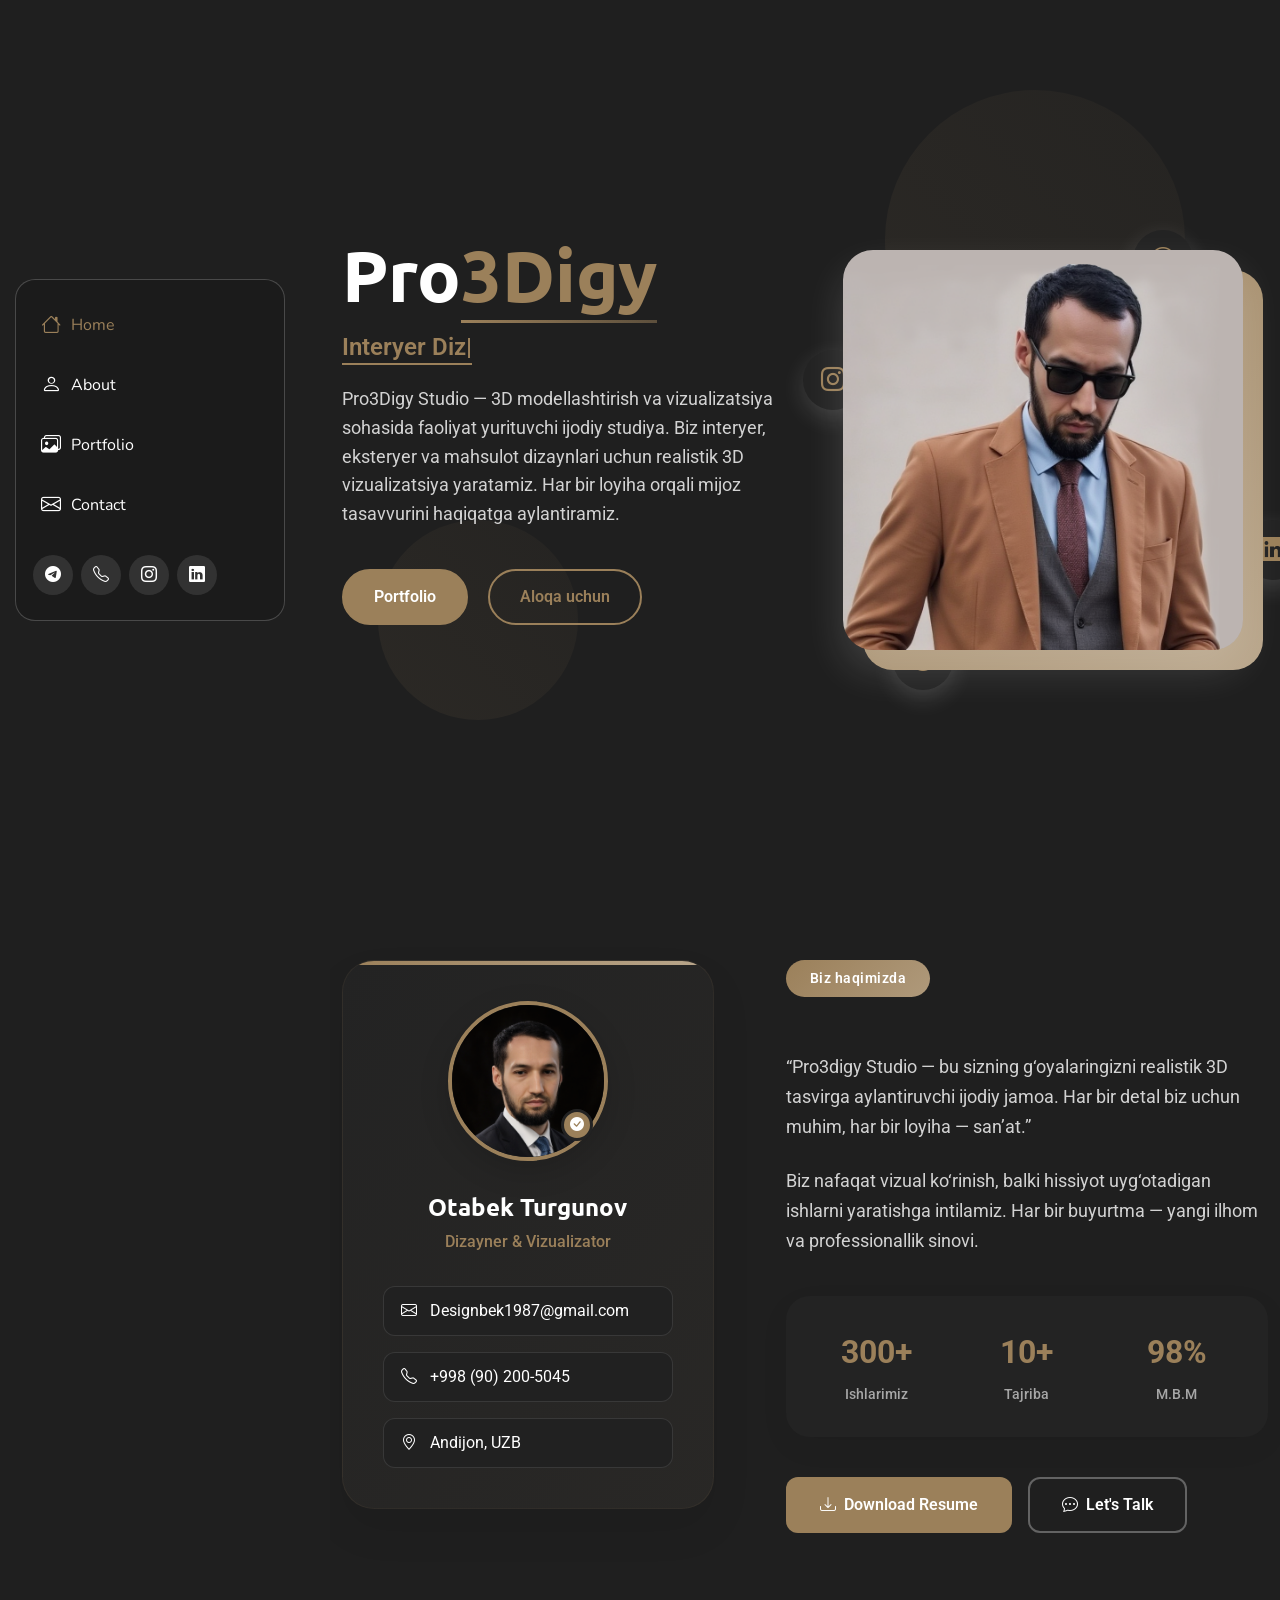
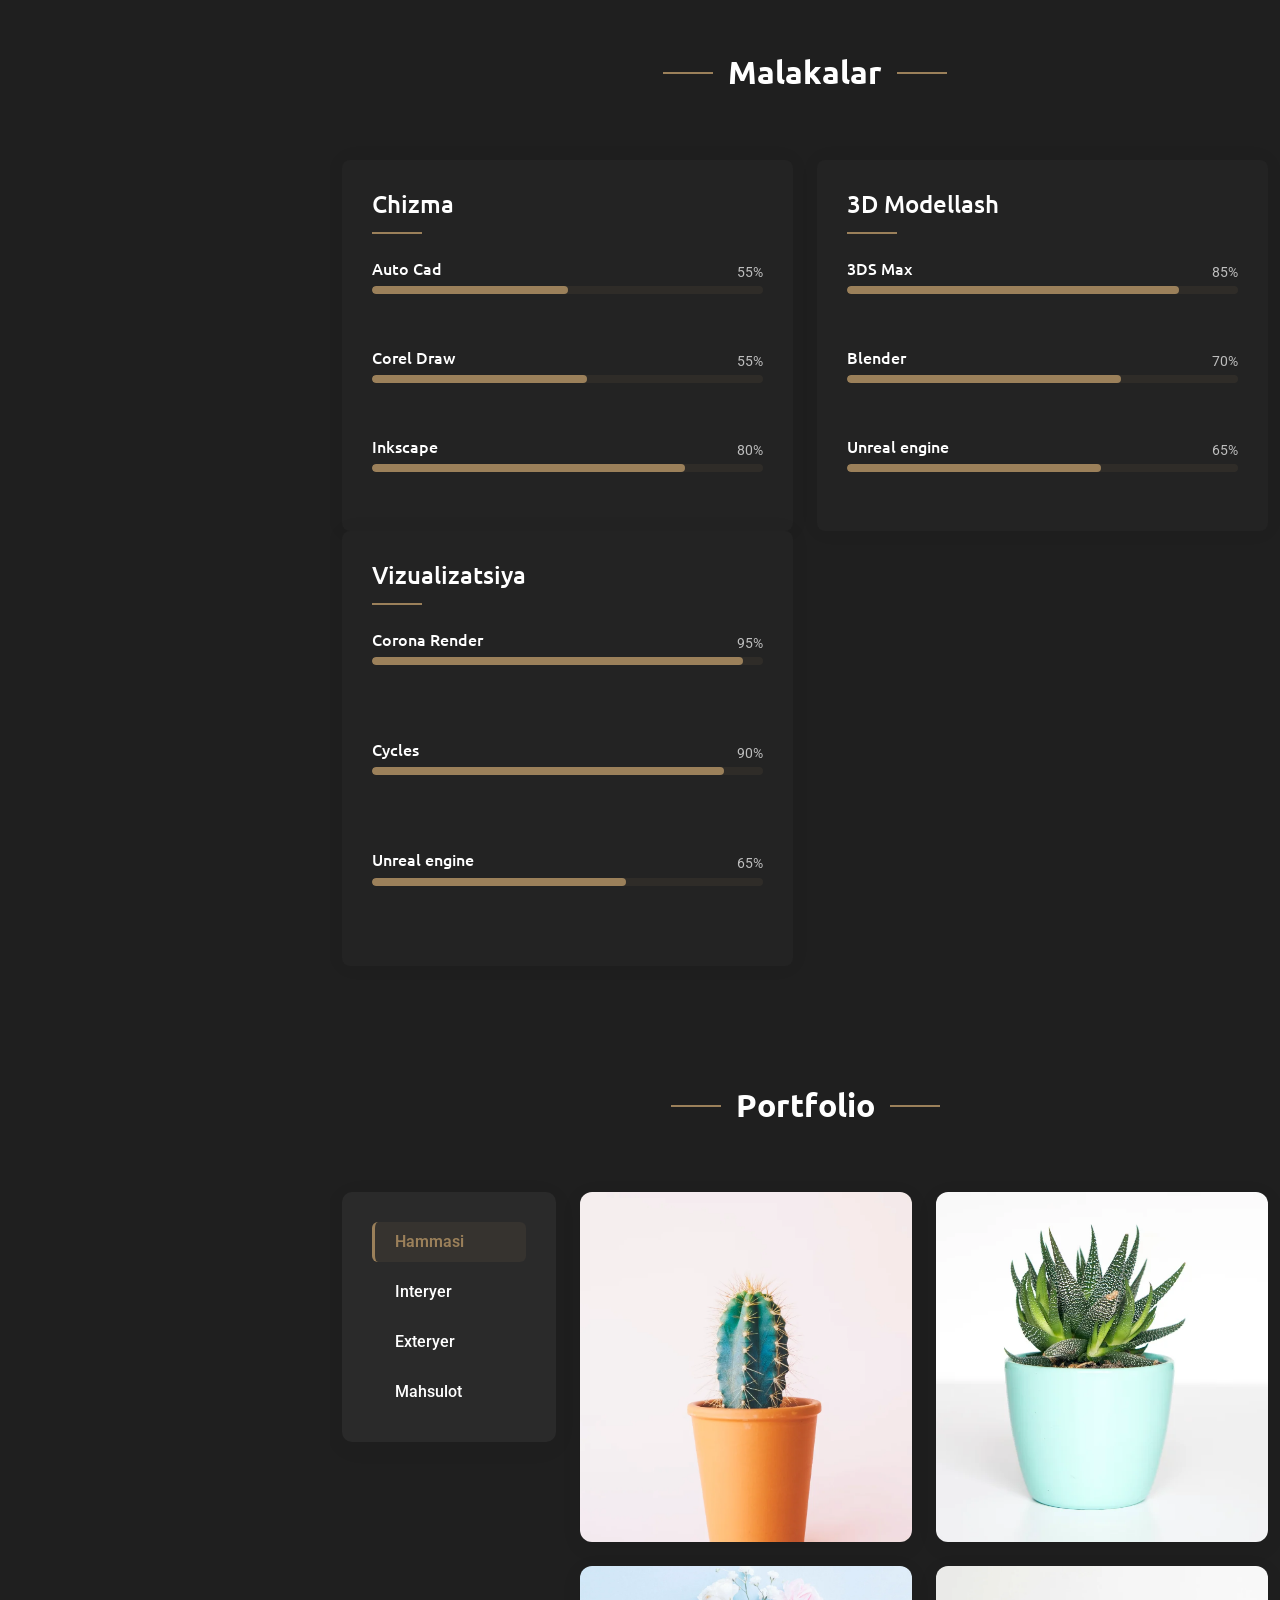
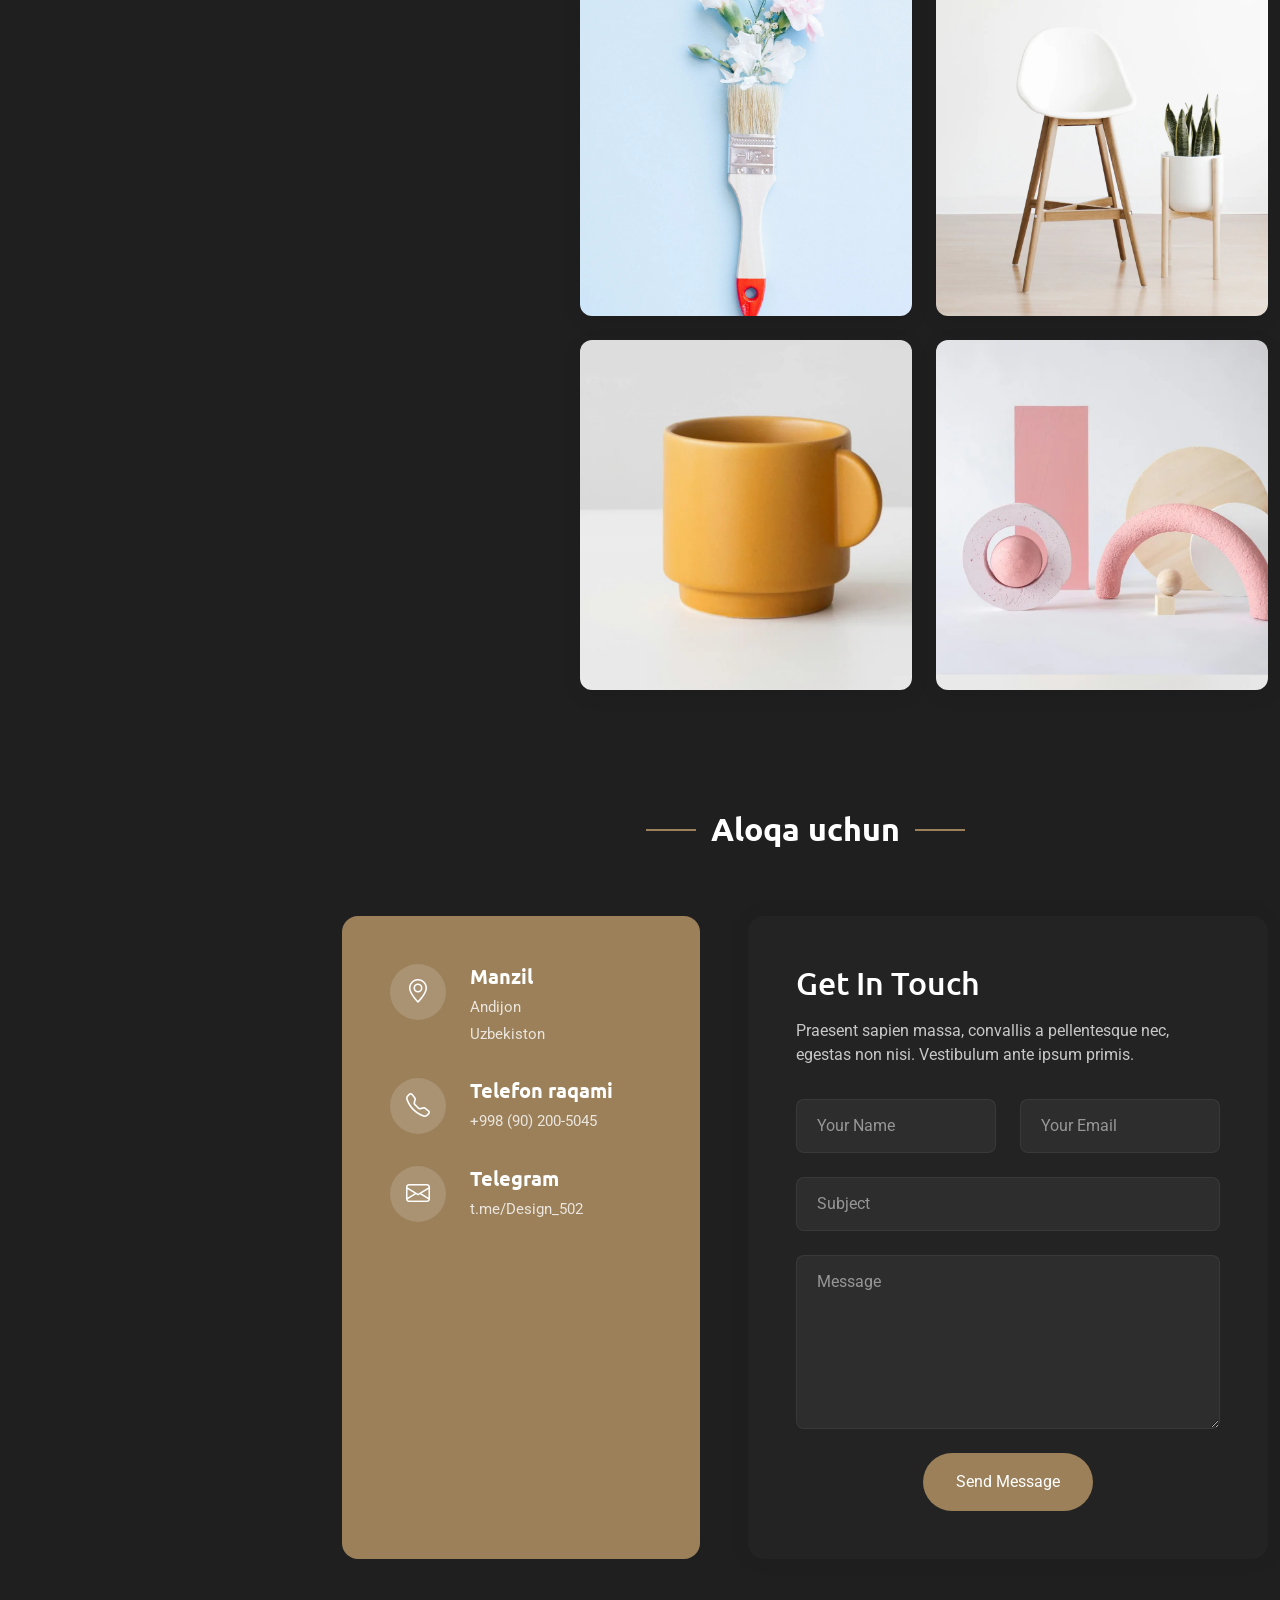
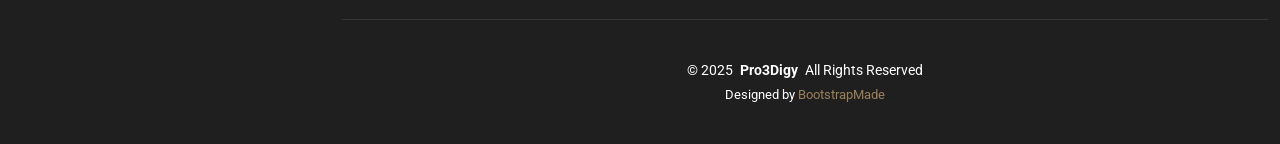
==== index.html @ 31b13e85 "change position" ====
<!DOCTYPE html>
<html lang="en">

<head>
  <meta charset="utf-8">
  <meta content="width=device-width, initial-scale=1.0" name="viewport">
  <title>Studio-Pro3Digy</title>
  <meta name="description" content="">
  <meta name="keywords" content="">

  <!-- Favicons -->
  <link href="assets/img/favicon.png" rel="icon">
  <link href="assets/img/apple-touch-icon.png" rel="apple-touch-icon">

  <!-- Fonts -->
  <link href="https://fonts.googleapis.com" rel="preconnect">
  <link href="https://fonts.gstatic.com" rel="preconnect" crossorigin>
  <link href="https://fonts.googleapis.com/css2?family=Roboto:ital,wght@0,100;0,300;0,400;0,500;0,700;0,900;1,100;1,300;1,400;1,500;1,700;1,900&family=Ubuntu:ital,wght@0,300;0,400;0,500;0,700;1,300;1,400;1,500;1,700&family=Nunito:ital,wght@0,200;0,300;0,400;0,500;0,600;0,700;0,800;0,900;1,200;1,300;1,400;1,500;1,600;1,700;1,800;1,900&display=swap" rel="stylesheet">

  <!-- Vendor CSS Files -->
  <link href="assets/vendor/bootstrap/css/bootstrap.min.css" rel="stylesheet">
  <link href="assets/vendor/bootstrap-icons/bootstrap-icons.css" rel="stylesheet">
  <link href="assets/vendor/aos/aos.css" rel="stylesheet">
  <link href="assets/vendor/glightbox/css/glightbox.min.css" rel="stylesheet">
  <link href="assets/vendor/swiper/swiper-bundle.min.css" rel="stylesheet">

  <!-- Main CSS File -->
  <link href="assets/css/main.css" rel="stylesheet">

  <!-- =======================================================
  * Template Name: SnapFolio
  * Template URL: https://bootstrapmade.com/snapfolio-bootstrap-portfolio-template/
  * Updated: Jun 13 2025 with Bootstrap v5.3.6
  * Author: BootstrapMade.com
  * License: https://bootstrapmade.com/license/
  ======================================================== -->
</head>

<body class="index-page">

  <header id="header" class="header dark-background d-flex flex-column justify-content-center">
    <i class="header-toggle d-xl-none bi bi-list"></i>

    <div class="header-container d-flex flex-column align-items-start">
      <nav id="navmenu" class="navmenu">
        <ul>
          <li><a href="#hero" class="active"><i class="bi bi-house navicon"></i>Home</a></li>
          <li><a href="#about"><i class="bi bi-person navicon"></i> About</a></li>
          <li><a href="#portfolio"><i class="bi bi-images navicon"></i> Portfolio</a></li>
          <li><a href="#contact"><i class="bi bi-envelope navicon"></i> Contact</a></li>
        </ul>
      </nav>

      <div class="social-links text-center">
        <a href="https://t.me/Design_502" class="telegram"><i class="bi bi-telegram"></i></a>
        <a href="tel:+998902005045" class="phone-link"><i class="bi bi-telephone"></i></a>
        <a href="https://instagram.com/pro_3digy" class="instagram"><i class="bi bi-instagram"></i></a>
        <a href="https://www.linkedin.com/in/otabek-turg-unov-a90ba8286/" class="linkedin"><i class="bi bi-linkedin"></i></a>
      </div>

    </div>

  </header>

  <main class="main">

    <!-- Hero Section -->
    <section id="hero" class="hero section">

      <div class="background-elements">
        <div class="bg-circle circle-1"></div>
        <div class="bg-circle circle-2"></div>
      </div>

      <div class="hero-content">

        <div class="container">
          <div class="row align-items-center">

            <div class="col-lg-6" data-aos="fade-right" data-aos-delay="100">
              <div class="hero-text">
                <h1>Pro<span class="accent-text">3Digy</span></h1>
                <p class="lead"><span class="typed" data-typed-items="Interyer Dizayni, Exteryer Dizayni, 3D modelar, Vizualizatsiya"></span></p>
                <p class="description">Pro3Digy Studio — 3D modellashtirish va vizualizatsiya sohasida faoliyat yurituvchi ijodiy studiya.
                   Biz interyer, eksteryer va mahsulot dizaynlari uchun realistik 3D vizualizatsiya yaratamiz.
                   Har bir loyiha orqali mijoz tasavvurini haqiqatga aylantiramiz.</p>

                <div class="hero-actions">
                  <a href="#portfolio" class="btn btn-primary">Portfolio</a>
                  <a href="#contact" class="btn btn-outline">Aloqa uchun</a>
                </div>
              </div>
            </div>

            <div class="col-lg-6" data-aos="fade-left" data-aos-delay="200">
              <div class="hero-visual">
                <div class="profile-container">
                  <div class="profile-background"></div>
                  <img src="assets/img/person/Profil_a.png" alt="Otabek Turgunov" class="profile-image">
                  <div class="floating-elements">
                    <div class="floating-icon icon-1"><i class="bi bi-palette"></i></div>
                    <div class="floating-icon icon-2"><i class="bi bi-linkedin"></i></div>
                    <div class="floating-icon icon-3"><i class="bi bi-telegram"></i></div>
                    <div class="floating-icon icon-4"><i class="bi bi-instagram"></i></div>
                  </div>
                </div>
              </div>
            </div>

          </div>
        </div>
      </div>

    </section><!-- /Hero Section -->

    <!-- About Section -->
    <section id="about" class="about section">

      <div class="container" data-aos="fade-up" data-aos-delay="100">

        <div class="row">
          <div class="col-lg-5" data-aos="zoom-in" data-aos-delay="200">
            <div class="profile-card">
              <div class="profile-header">
                <div class="profile-image">
                  <img src="assets/img/person/Profil_b.png" alt="Otabek" class="img-fluid">
                </div>
                <div class="profile-badge">
                  <i class="bi bi-check-circle-fill"></i>
                </div>
              </div>

              <div class="profile-content">
                <h3>Otabek Turgunov</h3>
                <p class="profession">Dizayner &amp; Vizualizator</p>

                <div class="contact-links">
                  <a class="contact-item">
                    <i class="bi bi-envelope"></i>
                    Designbek1987@gmail.com
                  </a>
                  <a class="contact-item">
                    <i class="bi bi-telephone"></i>
                    +998 (90) 200-5045
                  </a>
                  <a class="contact-item">
                    <i class="bi bi-geo-alt"></i>
                    Andijon, UZB
                  </a>
                </div>
              </div>
            </div>
          </div>

          <div class="col-lg-7" data-aos="fade-left" data-aos-delay="300">
            <div class="about-content">
              <div class="section-header">
                <span class="badge-text">Biz haqimizda</span>
              </div>

              <div class="description">
                <p>“Pro3digy Studio — bu sizning g‘oyalaringizni realistik 3D tasvirga aylantiruvchi ijodiy jamoa. Har bir detal biz uchun muhim, har bir loyiha — san’at.”</p>

                <p>Biz nafaqat vizual ko‘rinish, balki hissiyot uyg‘otadigan ishlarni yaratishga intilamiz. Har bir buyurtma — yangi ilhom va professionallik sinovi.</p>
              </div>

              <div class="stats-grid">
                <div class="stat-item">
                  <div class="stat-number">300+</div>
                  <div class="stat-label">Ishlarimiz</div>
                </div>
                <div class="stat-item">
                  <div class="stat-number">10+</div>
                  <div class="stat-label">Tajriba</div>
                </div>
                <div class="stat-item">
                  <div class="stat-number">98%</div>
                  <div class="stat-label">M.B.M</div> <!--keraksiz-->
                </div>
              </div>
              <div class="cta-section"> <!--keraksiz-->
                <a href="#" class="btn btn-primary">
                  <i class="bi bi-download"></i>
                  Download Resume
                </a>
                <a href="#" class="btn btn-outline">
                  <i class="bi bi-chat-dots"></i>
                  Let's Talk
                </a>
              </div>
            </div>
          </div>
        </div>

      </div>

    </section><!-- /About Section -->
  

    <!-- Skills Section -->
    <section id="skills" class="skills section">

      <!-- Section Title -->
      <div class="container section-title" data-aos="fade-up">
        <h2>Malakalar</h2>
      </div><!-- End Section Title -->

      <div class="container" data-aos="fade-up" data-aos-delay="100">

        <div class="row">
          <div class="col-lg-6">
            <div class="skills-category" data-aos="fade-up" data-aos-delay="200">
              <h3>Chizma</h3>
              <div class="skills-animation">
                <div class="skill-item">
                  <div class="d-flex justify-content-between align-items-center">
                    <h4>Auto Cad</h4>
                    <span class="skill-percentage">55%</span>
                  </div>
                  <div class="progress">
                    <div class="progress-bar" role="progressbar" aria-valuenow="50" aria-valuemin="0" aria-valuemax="100"></div>
                  </div>
                  <div class="skill-tooltip">Loyiha 2d chizmasini chizish uchun (pullik dastur)</div>
                </div>

                <div class="skill-item">
                  <div class="d-flex justify-content-between align-items-center">
                    <h4>Corel Draw</h4>
                    <span class="skill-percentage">55%</span>
                  </div>
                  <div class="progress">
                    <div class="progress-bar" role="progressbar" aria-valuenow="55" aria-valuemin="0" aria-valuemax="100"></div>
                  </div>
                  <div class="skill-tooltip">Loyiha 2d chizmasini chizish uchun (pullik dastur)</div>
                </div>

                <div class="skill-item">
                  <div class="d-flex justify-content-between align-items-center">
                    <h4>Inkscape</h4>
                    <span class="skill-percentage">80%</span>
                  </div>
                  <div class="progress">
                    <div class="progress-bar" role="progressbar" aria-valuenow="80" aria-valuemin="0" aria-valuemax="100"></div>
                  </div>
                  <div class="skill-tooltip">Loyiha 2d chizmasini chizish uchun (tekin dastur)</div>
                </div>
              </div>
            </div><!-- End Frontend Skills -->
          </div>

          <div class="col-lg-6">
            <div class="skills-category" data-aos="fade-up" data-aos-delay="300">
              <h3>3D Modellash</h3>
              <div class="skills-animation">
                <div class="skill-item">
                  <div class="d-flex justify-content-between align-items-center">
                    <h4>3DS Max</h4>
                    <span class="skill-percentage">85%</span>
                  </div>
                  <div class="progress">
                    <div class="progress-bar" role="progressbar" aria-valuenow="85" aria-valuemin="0" aria-valuemax="100"></div>
                  </div>
                  <div class="skill-tooltip">Loyihani 3d model(maket)ini yasash uchun (pullik dastur)</div>
                </div>

                <div class="skill-item">
                  <div class="d-flex justify-content-between align-items-center">
                    <h4>Blender</h4>
                    <span class="skill-percentage">70%</span>
                  </div>
                  <div class="progress">
                    <div class="progress-bar" role="progressbar" aria-valuenow="70" aria-valuemin="0" aria-valuemax="100"></div>
                  </div>
                  <div class="skill-tooltip">Loyiha 2d chizmasini chizish uchun (Tekin dastur)</div>
                </div>

                <div class="skill-item">
                  <div class="d-flex justify-content-between align-items-center">
                    <h4>Unreal engine</h4>
                    <span class="skill-percentage">65%</span>
                  </div>
                  <div class="progress">
                    <div class="progress-bar" role="progressbar" aria-valuenow="65" aria-valuemin="0" aria-valuemax="100"></div>
                  </div>
                  <div class="skill-tooltip">Database design, optimization, and complex queries</div>
                </div>
              </div>
            </div><!-- End Backend Skills -->
          </div>
          <div class="col-lg-6">
            <div class="skills-category" data-aos="fade-up" data-aos-delay="300">
              <h3>Vizualizatsiya</h3>
              <div class="skills-animation">
                <div class="skill-item">
                  <div class="d-flex justify-content-between align-items-center">
                    <h4>Corona Render</h4>
                    <span class="skill-percentage">95%</span>
                  </div>
                  <div class="progress">
                    <div class="progress-bar" role="progressbar" aria-valuenow="95" aria-valuemin="0" aria-valuemax="100"></div>
                  </div>
                  <div class="skill-tooltip">Tayyor bolgan modelni real ko'rinishga keltirish uchun (pullik dastur)</div>
                </div>

                <div class="skill-item">
                  <div class="d-flex justify-content-between align-items-center">
                    <h4>Cycles</h4>
                    <span class="skill-percentage">90%</span>
                  </div>
                  <div class="progress">
                    <div class="progress-bar" role="progressbar" aria-valuenow="90" aria-valuemin="0" aria-valuemax="100"></div>
                  </div>
                  <div class="skill-tooltip">Tayyor bolgan modelni real ko'rinishga keltirish uchun  (tekin dastur)</div>
                </div>

                <div class="skill-item">
                  <div class="d-flex justify-content-between align-items-center">
                    <h4>Unreal engine</h4>
                    <span class="skill-percentage">65%</span>
                  </div>
                  <div class="progress">
                    <div class="progress-bar" role="progressbar" aria-valuenow="65" aria-valuemin="0" aria-valuemax="100"></div>
                  </div>
                  <div class="skill-tooltip">Tayyor bolgan modelni real ko'rinishga va video shakliga keltirish uchun (tekin dastur)</div>
                </div>
              </div>
            </div><!-- End Backend Skills -->
          </div>
        </div>

      </div>

    </section><!-- /Skills Section -->

    <!-- Portfolio Section -->
    <section id="portfolio" class="portfolio section">

      <!-- Section Title -->
      <div class="container section-title" data-aos="fade-up">
        <h2>Portfolio</h2>
      </div><!-- End Section Title -->

      <div class="container" data-aos="fade-up" data-aos-delay="100">

        <div class="isotope-layout" data-default-filter="*" data-layout="masonry" data-sort="original-order">

          <div class="row">
            <div class="col-lg-3 filter-sidebar">
              <div class="filters-wrapper" data-aos="fade-right" data-aos-delay="150">
                <ul class="portfolio-filters isotope-filters">
                  <li data-filter="*" class="filter-active">Hammasi</li>
                  <li data-filter=".filter-photography">Interyer</li>
                  <li data-filter=".filter-design">Exteryer</li>
                  <li data-filter=".filter-automotive">Mahsulot</li>
                </ul>
              </div>
            </div>

            <div class="col-lg-9">
              <div class="row gy-4 portfolio-container isotope-container" data-aos="fade-up" data-aos-delay="200">

                <div class="col-lg-6 col-md-6 portfolio-item isotope-item filter-photography">
                  <div class="portfolio-wrap">
                    <img src="assets/img/portfolio/portfolio-portrait-1.webp" class="img-fluid" alt="Portfolio Image" loading="lazy">
                    <div class="portfolio-info">
                      <div class="content">
                        <span class="category">Photography</span>
                        <h4>Capturing Moments</h4>
                        <div class="portfolio-links">
                          <a href="assets/img/portfolio/portfolio-portrait-1.webp" class="glightbox" title="Capturing Moments"><i class="bi bi-plus-lg"></i></a>
                          <a href="portfolio-details.html" title="More Details"><i class="bi bi-arrow-right"></i></a>
                        </div>
                      </div>
                    </div>
                  </div>
                </div><!-- End Portfolio Item -->

                <div class="col-lg-6 col-md-6 portfolio-item isotope-item filter-design">
                  <div class="portfolio-wrap">
                    <img src="assets/img/portfolio/portfolio-2.webp" class="img-fluid" alt="Portfolio Image" loading="lazy">
                    <div class="portfolio-info">
                      <div class="content">
                        <span class="category">Web Design</span>
                        <h4>Woodcraft Design</h4>
                        <div class="portfolio-links">
                          <a href="assets/img/portfolio/portfolio-2.webp" class="glightbox" title="Woodcraft Design"><i class="bi bi-plus-lg"></i></a>
                          <a href="portfolio-details.html" title="More Details"><i class="bi bi-arrow-right"></i></a>
                        </div>
                      </div>
                    </div>
                  </div>
                </div><!-- End Portfolio Item -->

                <div class="col-lg-6 col-md-6 portfolio-item isotope-item filter-automotive">
                  <div class="portfolio-wrap">
                    <img src="assets/img/portfolio/portfolio-portrait-2.webp" class="img-fluid" alt="Portfolio Image" loading="lazy">
                    <div class="portfolio-info">
                      <div class="content">
                        <span class="category">Automotive</span>
                        <h4>Classic Beauty</h4>
                        <div class="portfolio-links">
                          <a href="assets/img/portfolio/portfolio-portrait-2.webp" class="glightbox" title="Classic Beauty"><i class="bi bi-plus-lg"></i></a>
                          <a href="portfolio-details.html" title="More Details"><i class="bi bi-arrow-right"></i></a>
                        </div>
                      </div>
                    </div>
                  </div>
                </div><!-- End Portfolio Item -->

                <div class="col-lg-6 col-md-6 portfolio-item isotope-item filter-nature">
                  <div class="portfolio-wrap">
                    <img src="assets/img/portfolio/portfolio-portrait-4.webp" class="img-fluid" alt="Portfolio Image" loading="lazy">
                    <div class="portfolio-info">
                      <div class="content">
                        <span class="category">Nature</span>
                        <h4>Natural Growth</h4>
                        <div class="portfolio-links">
                          <a href="assets/img/portfolio/portfolio-portrait-4.webp" class="glightbox" title="Natural Growth"><i class="bi bi-plus-lg"></i></a>
                          <a href="portfolio-details.html" title="More Details"><i class="bi bi-arrow-right"></i></a>
                        </div>
                      </div>
                    </div>
                  </div>
                </div><!-- End Portfolio Item -->

                <div class="col-lg-6 col-md-6 portfolio-item isotope-item filter-photography">
                  <div class="portfolio-wrap">
                    <img src="assets/img/portfolio/portfolio-5.webp" class="img-fluid" alt="Portfolio Image" loading="lazy">
                    <div class="portfolio-info">
                      <div class="content">
                        <span class="category">Photography</span>
                        <h4>Urban Stories</h4>
                        <div class="portfolio-links">
                          <a href="assets/img/portfolio/portfolio-5.webp" class="glightbox" title="Urban Stories"><i class="bi bi-plus-lg"></i></a>
                          <a href="portfolio-details.html" title="More Details"><i class="bi bi-arrow-right"></i></a>
                        </div>
                      </div>
                    </div>
                  </div>
                </div><!-- End Portfolio Item -->

                <div class="col-lg-6 col-md-6 portfolio-item isotope-item filter-design">
                  <div class="portfolio-wrap">
                    <img src="assets/img/portfolio/portfolio-6.webp" class="img-fluid" alt="Portfolio Image" loading="lazy">
                    <div class="portfolio-info">
                      <div class="content">
                        <span class="category">Web Design</span>
                        <h4>Digital Experience</h4>
                        <div class="portfolio-links">
                          <a href="assets/img/portfolio/portfolio-6.webp" class="glightbox" title="Digital Experience"><i class="bi bi-plus-lg"></i></a>
                          <a href="portfolio-details.html" title="More Details"><i class="bi bi-arrow-right"></i></a>
                        </div>
                      </div>
                    </div>
                  </div>
                </div><!-- End Portfolio Item -->

              </div><!-- End Portfolio Container -->
            </div>
          </div>

        </div>

      </div>

    </section><!-- /Portfolio Section -->

    <!-- Contact Section -->
    <section id="contact" class="contact section">

      <!-- Section Title -->
      <div class="container section-title" data-aos="fade-up">
        <h2>Aloqa uchun</h2>
        
      </div><!-- End Section Title -->

      <div class="container">

        <div class="row g-4 g-lg-5">
          <div class="col-lg-5">
            <div class="info-box">
              
              <div class="info-item">
                <div class="icon-box">
                  <i class="bi bi-geo-alt"></i>
                </div>
                <div class="content">
                  <h4>Manzil</h4>
                  <p>Andijon</p>
                  <p>Uzbekiston</p>
                </div>
              </div>

              <div class="info-item">
                <div class="icon-box">
                  <i class="bi bi-telephone"></i>
                </div>
                <div class="content">
                  <h4>Telefon raqami</h4>
                  <p>+998 (90) 200-5045</p>
                
                </div>
              </div>

              <div class="info-item">
                <div class="icon-box">
                  <i class="bi bi-envelope"></i>
                </div>
                <div class="content">
                  <h4>Telegram</h4>
                  <p>t.me/Design_502</p>
                
                </div>
              </div>
            </div>
          </div>

          <div class="col-lg-7"> <!--kerakmas-->
            <div class="contact-form">
              <h3>Get In Touch</h3>
              <p>Praesent sapien massa, convallis a pellentesque nec, egestas non nisi. Vestibulum ante ipsum primis.</p>

              <form action="forms/contact.php" method="post" class="php-email-form">
                <div class="row gy-4">

                  <div class="col-md-6">
                    <input type="text" name="name" class="form-control" placeholder="Your Name" required="">
                  </div>

                  <div class="col-md-6 ">
                    <input type="email" class="form-control" name="email" placeholder="Your Email" required="">
                  </div>

                  <div class="col-12">
                    <input type="text" class="form-control" name="subject" placeholder="Subject" required="">
                  </div>

                  <div class="col-12">
                    <textarea class="form-control" name="message" rows="6" placeholder="Message" required=""></textarea>
                  </div>

                  <div class="col-12 text-center">
                    <div class="loading">Loading</div>
                    <div class="error-message"></div>
                    <div class="sent-message">Your message has been sent. Thank you!</div>

                    <button type="submit" class="btn">Send Message</button>
                  </div>

                </div>
              </form>

            </div>
          </div>

        </div>

      </div>

    </section><!-- /Contact Section -->

  </main>

  <footer id="footer" class="footer position-relative">

    <div class="container">
      <div class="copyright text-center ">
        <p>© <span>2025</span> <strong class="px-1 sitename">Pro3Digy</strong> <span>All Rights Reserved</span></p>
      </div>
      <div class="credits">
        <!-- All the links in the footer should remain intact. -->
        <!-- You can delete the links only if you've purchased the pro version. -->
        <!-- Licensing information: https://bootstrapmade.com/license/ -->
        <!-- Purchase the pro version with working PHP/AJAX contact form: [buy-url] -->
        Designed by <a href="https://bootstrapmade.com/">BootstrapMade</a>
      </div>
    </div>

  </footer>

  <!-- Scroll Top -->
  <a href="#" id="scroll-top" class="scroll-top d-flex align-items-center justify-content-center"><i class="bi bi-arrow-up-short"></i></a>

  <!-- Preloader -->
  <div id="preloader"></div>

  <!-- Vendor JS Files -->
  <script src="assets/vendor/bootstrap/js/bootstrap.bundle.min.js"></script>
  <script src="assets/vendor/php-email-form/validate.js"></script>
  <script src="assets/vendor/aos/aos.js"></script>
  <script src="assets/vendor/typed.js/typed.umd.js"></script>
  <script src="assets/vendor/purecounter/purecounter_vanilla.js"></script>
  <script src="assets/vendor/waypoints/noframework.waypoints.js"></script>
  <script src="assets/vendor/isotope-layout/isotope.pkgd.min.js"></script>
  <script src="assets/vendor/imagesloaded/imagesloaded.pkgd.min.js"></script>
  <script src="assets/vendor/glightbox/js/glightbox.min.js"></script>
  <script src="assets/vendor/swiper/swiper-bundle.min.js"></script>

  <!-- Main JS File -->
  <script src="assets/js/main.js"></script>

</body>

</html>
---- assets/css/main.css ----
/**
* Template Name: SnapFolio
* Template URL: https://bootstrapmade.com/snapfolio-bootstrap-portfolio-template/
* Updated: Jun 13 2025 with Bootstrap v5.3.6
* Author: BootstrapMade.com
* License: https://bootstrapmade.com/license/
*/

/*--------------------------------------------------------------
# Font & Color Variables
# Help: https://bootstrapmade.com/color-system/
--------------------------------------------------------------*/
/* Fonts */
:root {
  --default-font: "Roboto",  system-ui, -apple-system, "Segoe UI", Roboto, "Helvetica Neue", Arial, "Noto Sans", "Liberation Sans", sans-serif, "Apple Color Emoji", "Segoe UI Emoji", "Segoe UI Symbol", "Noto Color Emoji";
  --heading-font: "Ubuntu",  sans-serif;
  --nav-font: "Nunito",  sans-serif;
}

/* Global Colors - The following color variables are used throughout the website. Updating them here will change the color scheme of the entire website */
:root { 
  --background-color: #1f1f1f; /* Background color for the entire website, including individual sections */
  --default-color: #ffffff; /* Default color used for the majority of the text content across the entire website */
  --heading-color: #ffffff; /* Color for headings, subheadings and title throughout the website */
  --accent-color: #9b805a; /* Accent color that represents your brand on the website. It's used for buttons, links, and other elements that need to stand out */
  --surface-color: #232323; /* The surface color is used as a background of boxed elements within sections, such as cards, icon boxes, or other elements that require a visual separation from the global background. */
  --contrast-color: #ffffff; /* Contrast color for text, ensuring readability against backgrounds of accent, heading, or default colors. */
}

/* Nav Menu Colors - The following color variables are used specifically for the navigation menu. They are separate from the global colors to allow for more customization options */
:root {
  --nav-color: #ffffff;  /* The default color of the main navmenu links */
  --nav-hover-color: #9b805a; /* Applied to main navmenu links when they are hovered over or active */
  --nav-mobile-background-color: #393939; /* Used as the background color for mobile navigation menu */
  --nav-dropdown-background-color: #393939; /* Used as the background color for dropdown items that appear when hovering over primary navigation items */
  --nav-dropdown-color: #ffffff; /* Used for navigation links of the dropdown items in the navigation menu. */
  --nav-dropdown-hover-color: #9b805a; /* Similar to --nav-hover-color, this color is applied to dropdown navigation links when they are hovered over. */
}

/* Color Presets - These classes override global colors when applied to any section or element, providing reuse of the sam color scheme. */

.light-background {
  --background-color: #2c2c2c;
  --surface-color: #323232;
}

.dark-background {
  --background-color: #040b14;
  --default-color: #ffffff;
  --heading-color: #ffffff;
  --surface-color: #151f2b;
  --contrast-color: #ffffff;
}

/* Smooth scroll */
:root {
  scroll-behavior: smooth;
}

/*--------------------------------------------------------------
# General Styling & Shared Classes
--------------------------------------------------------------*/
body {
  color: var(--default-color);
  background-color: var(--background-color);
  font-family: var(--default-font);
}

a {
  color: var(--accent-color);
  text-decoration: none;
  transition: 0.3s;
}

a:hover {
  color: color-mix(in srgb, var(--accent-color), transparent 25%);
  text-decoration: none;
}

h1,
h2,
h3,
h4,
h5,
h6 {
  color: var(--heading-color);
  font-family: var(--heading-font);
}

/* PHP Email Form Messages
------------------------------*/
.php-email-form .error-message {
  display: none;
  background: #df1529;
  color: #ffffff;
  text-align: left;
  padding: 15px;
  margin-bottom: 24px;
  font-weight: 600;
}

.php-email-form .sent-message {
  display: none;
  color: #ffffff;
  background: #059652;
  text-align: center;
  padding: 15px;
  margin-bottom: 24px;
  font-weight: 600;
}

.php-email-form .loading {
  display: none;
  background: var(--surface-color);
  text-align: center;
  padding: 15px;
  margin-bottom: 24px;
}

.php-email-form .loading:before {
  content: "";
  display: inline-block;
  border-radius: 50%;
  width: 24px;
  height: 24px;
  margin: 0 10px -6px 0;
  border: 3px solid var(--accent-color);
  border-top-color: var(--surface-color);
  animation: php-email-form-loading 1s linear infinite;
}

@keyframes php-email-form-loading {
  0% {
    transform: rotate(0deg);
  }

  100% {
    transform: rotate(360deg);
  }
}

/*--------------------------------------------------------------
# Global Header
--------------------------------------------------------------*/
.header {
  --background-color: #1b1b1b;
  color: var(--default-color);
  position: fixed;
  top: 0;
  left: 0;
  bottom: 0;
  padding: 0 15px;
  width: 300px;
  transition: all ease-in-out 0.3s;
  overflow-y: auto;
  z-index: 997;
}

.header .header-container {
  border-radius: 20px;
  padding: 15px;
  background-color: var(--background-color);
  border: 1px solid color-mix(in srgb, var(--default-color), transparent 80%);
}

.header .social-links {
  margin: 0 0 10px 0;
}

.header .social-links a {
  font-size: 16px;
  display: inline-flex;
  align-items: center;
  justify-content: center;
  background: color-mix(in srgb, var(--default-color), transparent 90%);
  color: var(--default-color);
  margin: 0 2px;
  border-radius: 50%;
  text-align: center;
  width: 40px;
  height: 40px;
  transition: 0.3s;
}

.header .social-links a:hover {
  color: var(--contrast-color);
  background: var(--accent-color);
}

@media (min-width: 1200px) {

  .header~main,
  .header~#footer {
    margin-left: 330px;
  }
}

@media (max-width: 1199px) {
  .header {
    left: -100%;
  }
}

.header.header-show {
  left: 0;
}

.header .header-toggle {
  color: var(--contrast-color);
  background-color: var(--accent-color);
  font-size: 22px;
  display: flex;
  align-items: center;
  justify-content: center;
  width: 40px;
  height: 40px;
  border-radius: 50%;
  cursor: pointer;
  position: fixed;
  top: 15px;
  right: 15px;
  z-index: 9999;
  transition: background-color 0.3s;
}

.header .header-toggle:hover {
  color: var(--contrast-color);
  background-color: color-mix(in srgb, var(--accent-color) 90%, white 15%);
}

/*--------------------------------------------------------------
# Navigation Menu
--------------------------------------------------------------*/
.mobile-nav-toggle {
  display: none;
}

.navmenu {
  padding: 0;
  z-index: 9997;
  width: 100%;
}

.navmenu ul {
  list-style: none;
  padding: 0 0 20px 0;
  margin: 0;
}

.navmenu a,
.navmenu a:focus {
  color: var(--nav-color);
  padding: 15px 10px;
  font-family: var(--nav-font);
  font-size: 16px;
  font-weight: 400;
  display: flex;
  align-items: center;
  white-space: nowrap;
  transition: 0.3s;
  width: 100%;
}

.navmenu a .navicon,
.navmenu a:focus .navicon {
  font-size: 20px;
  margin-right: 10px;
}

.navmenu a .toggle-dropdown,
.navmenu a:focus .toggle-dropdown {
  font-size: 12px;
  line-height: 0;
  margin-left: auto;
  width: 30px;
  height: 30px;
  display: flex;
  align-items: center;
  justify-content: center;
  border-radius: 50%;
  transition: 0.3s;
  flex-shrink: 0;
  background-color: color-mix(in srgb, var(--accent-color), transparent 90%);
}

.navmenu a .toggle-dropdown:hover,
.navmenu a:focus .toggle-dropdown:hover {
  background-color: var(--accent-color);
  color: var(--contrast-color);
}

.navmenu a:hover,
.navmenu .active,
.navmenu .active:focus {
  color: var(--nav-hover-color);
}

.navmenu a:hover .navicon,
.navmenu .active .navicon,
.navmenu .active:focus .navicon {
  color: var(--accent-color);
}

.navmenu .active .toggle-dropdown,
.navmenu .active:focus .toggle-dropdown {
  background-color: var(--accent-color);
  color: var(--contrast-color);
  transform: rotate(180deg);
}

.navmenu .dropdown {
  display: block;
}

.navmenu .dropdown a,
.navmenu .dropdown a:focus {
  color: --nav-dropdown-color;
}

.navmenu .dropdown a:hover,
.navmenu .dropdown .active,
.navmenu .dropdown .active:focus {
  color: var(--nav-dropdown-hover-color);
}

.navmenu .dropdown ul {
  position: static;
  display: none;
  z-index: 99;
  padding: 5px 10px;
  margin: 5px 10px;
  background-color: var(--nav-dropdown-background-color);
  border: 1px solid color-mix(in srgb, var(--default-color), transparent 90%);
  box-shadow: none;
  transition: all 0.5s ease-in-out;
}

.navmenu .dropdown ul ul {
  background-color: rgba(33, 37, 41, 0.1);
}

.navmenu .dropdown>.dropdown-active {
  display: block;
  background-color: rgba(33, 37, 41, 0.03);
}

/*--------------------------------------------------------------
# Global Footer
--------------------------------------------------------------*/
.footer {
  color: var(--default-color);
  background-color: var(--background-color);
  font-size: 14px;
  padding: 0 0 40px 0;
  position: relative;
}

.footer .copyright {
  padding-top: 40px;
  border-top: 1px solid color-mix(in srgb, var(--default-color), transparent 90%);
}

.footer .copyright p {
  margin-bottom: 0;
}

.footer .credits {
  margin-top: 4px;
  font-size: 13px;
  text-align: center;
}

/*--------------------------------------------------------------
# Preloader
--------------------------------------------------------------*/
#preloader {
  position: fixed;
  inset: 0;
  z-index: 999999;
  overflow: hidden;
  background: var(--background-color);
  transition: all 0.6s ease-out;
}

#preloader:before {
  content: "";
  position: fixed;
  top: calc(50% - 30px);
  left: calc(50% - 30px);
  border: 6px solid #ffffff;
  border-color: var(--accent-color) transparent var(--accent-color) transparent;
  border-radius: 50%;
  width: 60px;
  height: 60px;
  animation: animate-preloader 1.5s linear infinite;
}

@keyframes animate-preloader {
  0% {
    transform: rotate(0deg);
  }

  100% {
    transform: rotate(360deg);
  }
}

/*--------------------------------------------------------------
# Scroll Top Button
--------------------------------------------------------------*/
.scroll-top {
  position: fixed;
  visibility: hidden;
  opacity: 0;
  right: 15px;
  bottom: -15px;
  z-index: 99999;
  background-color: var(--accent-color);
  width: 44px;
  height: 44px;
  border-radius: 50px;
  transition: all 0.4s;
}

.scroll-top i {
  font-size: 24px;
  color: var(--contrast-color);
  line-height: 0;
}

.scroll-top:hover {
  background-color: color-mix(in srgb, var(--accent-color), transparent 20%);
  color: var(--contrast-color);
}

.scroll-top.active {
  visibility: visible;
  opacity: 1;
  bottom: 15px;
}

/*--------------------------------------------------------------
# Disable aos animation delay on mobile devices
--------------------------------------------------------------*/
@media screen and (max-width: 768px) {
  [data-aos-delay] {
    transition-delay: 0 !important;
  }
}

/*--------------------------------------------------------------
# Global Page Titles & Breadcrumbs
--------------------------------------------------------------*/
.page-title {
  color: var(--default-color);
  padding: 25px 0 0 0;
  position: relative;
}

.page-title .container {
  border-bottom: 1px solid color-mix(in srgb, var(--default-color), transparent 90%);
  padding-bottom: 25px;
}

.page-title h1 {
  font-size: 24px;
  font-weight: 700;
}

.page-title .breadcrumbs ol {
  display: flex;
  flex-wrap: wrap;
  list-style: none;
  padding: 0;
  margin: 0;
  font-size: 14px;
  font-weight: 400;
}

.page-title .breadcrumbs ol li+li {
  padding-left: 10px;
}

.page-title .breadcrumbs ol li+li::before {
  content: "/";
  display: inline-block;
  padding-right: 10px;
  color: color-mix(in srgb, var(--default-color), transparent 70%);
}

/*--------------------------------------------------------------
# Global Sections
--------------------------------------------------------------*/
section,
.section {
  color: var(--default-color);
  background-color: var(--background-color);
  padding: 60px 0;
  overflow: clip;
}

/*--------------------------------------------------------------
# Global Section Titles
--------------------------------------------------------------*/
.section-title {
  text-align: center;
  padding-bottom: 60px;
  position: relative;
}

.section-title h2 {
  font-size: 32px;
  font-weight: 700;
  position: relative;
}

.section-title h2:before,
.section-title h2:after {
  content: "";
  width: 50px;
  height: 2px;
  background: var(--accent-color);
  display: inline-block;
}

.section-title h2:before {
  margin: 0 15px 10px 0;
}

.section-title h2:after {
  margin: 0 0 10px 15px;
}

.section-title p {
  margin-bottom: 0;
}

/*--------------------------------------------------------------
# Hero Section
--------------------------------------------------------------*/
.hero {
  min-height: 100vh;
  position: relative;
  overflow: hidden;
  display: flex;
  align-items: center;
}

.hero .background-elements {
  position: absolute;
  top: 0;
  left: 0;
  width: 100%;
  height: 100%;
  z-index: 1;
  overflow: hidden;
}

.hero .background-elements .bg-circle {
  position: absolute;
  border-radius: 50%;
  background: linear-gradient(45deg, color-mix(in srgb, var(--accent-color), transparent 90%), color-mix(in srgb, var(--accent-color), transparent 95%));
  animation: float 6s ease-in-out infinite;
}

.hero .background-elements .bg-circle.circle-1 {
  width: 300px;
  height: 300px;
  top: 10%;
  right: 10%;
  animation-delay: 0s;
}

.hero .background-elements .bg-circle.circle-2 {
  width: 200px;
  height: 200px;
  bottom: 20%;
  left: 5%;
  animation-delay: 2s;
}

.hero .hero-content {
  position: relative;
  width: 100%;
  z-index: 2;
}

.hero .container {
  position: relative;
  z-index: 3;
}

.hero .hero-text h1 {
  font-size: 72px;
  font-weight: 800;
  line-height: 1.1;
  margin-bottom: 15px;
  color: var(--heading-color);
}

.hero .hero-text h1 .accent-text {
  color: var(--accent-color);
  position: relative;
}

.hero .hero-text h1 .accent-text::after {
  content: "";
  position: absolute;
  bottom: -5px;
  left: 0;
  width: 100%;
  height: 3px;
  background: linear-gradient(90deg, var(--accent-color), color-mix(in srgb, var(--accent-color), transparent 50%));
}

.hero .hero-text h2 {
  font-size: 32px;
  font-weight: 600;
  color: var(--heading-color);
  margin-bottom: 10px;
}

.hero .hero-text .lead {
  font-size: 24px;
  margin-bottom: 20px;
  color: var(--default-color);
}

.hero .hero-text .lead span {
  color: var(--accent-color);
  font-weight: 600;
  border-bottom: 2px solid var(--accent-color);
  padding-bottom: 2px;
}

.hero .hero-text .description {
  font-size: 18px;
  line-height: 1.6;
  color: color-mix(in srgb, var(--default-color), transparent 20%);
  margin-bottom: 40px;
  max-width: 500px;
}

.hero .hero-actions {
  display: flex;
  gap: 20px;
  margin-bottom: 40px;
  flex-wrap: wrap;
}

.hero .hero-actions .btn {
  padding: 14px 30px;
  font-size: 16px;
  font-weight: 600;
  border-radius: 50px;
  text-decoration: none;
  transition: all 0.3s ease;
  border: 2px solid;
}

.hero .hero-actions .btn.btn-primary {
  background-color: var(--accent-color);
  color: var(--contrast-color);
  border-color: var(--accent-color);
}

.hero .hero-actions .btn.btn-primary:hover {
  background-color: color-mix(in srgb, var(--accent-color), black 10%);
  transform: translateY(-2px);
  box-shadow: 0 8px 25px color-mix(in srgb, var(--accent-color), transparent 70%);
}

.hero .hero-actions .btn.btn-outline {
  background-color: transparent;
  color: var(--accent-color);
  border-color: var(--accent-color);
}

.hero .hero-actions .btn.btn-outline:hover {
  background-color: var(--accent-color);
  color: var(--contrast-color);
  transform: translateY(-2px);
}

.hero .social-links {
  display: flex;
  gap: 20px;
}

.hero .social-links a {
  width: 50px;
  height: 50px;
  display: flex;
  align-items: center;
  justify-content: center;
  background-color: var(--surface-color);
  color: color-mix(in srgb, var(--default-color), transparent 40%);
  border-radius: 50%;
  font-size: 20px;
  transition: all 0.3s ease;
}

.hero .social-links a:hover {
  color: var(--contrast-color);
  background-color: var(--accent-color);
  transform: translateY(-3px);
  box-shadow: 0 8px 25px color-mix(in srgb, var(--accent-color), transparent 70%);
}

.hero .hero-visual {
  display: flex;
  justify-content: center;
  align-items: center;
  height: 100%;
}

.hero .hero-visual .profile-container {
  position: relative;
  width: 400px;
  height: 400px;
}

.hero .hero-visual .profile-container .profile-background {
  position: absolute;
  top: 20px;
  left: 20px;
  width: 100%;
  height: 100%;
  background: linear-gradient(135deg, var(--accent-color), color-mix(in srgb, var(--accent-color), var(--heading-color) 30%));
  border-radius: 30px;
  z-index: 1;
}

.hero .hero-visual .profile-container .profile-image {
  position: relative;
  width: 100%;
  height: 100%;
  object-fit: cover;
  border-radius: 30px;
  z-index: 2;
  box-shadow: 0 20px 40px color-mix(in srgb, var(--default-color), transparent 85%);
}

.hero .hero-visual .profile-container .floating-elements .floating-icon {
  position: absolute;
  width: 60px;
  height: 60px;
  background-color: var(--surface-color);
  border-radius: 50%;
  display: flex;
  align-items: center;
  justify-content: center;
  font-size: 24px;
  color: var(--accent-color);
  box-shadow: 0 8px 25px color-mix(in srgb, var(--default-color), transparent 85%);
  animation: floatIcon 4s ease-in-out infinite;
}

.hero .hero-visual .profile-container .floating-elements .floating-icon.icon-1 {
  top: -20px;
  right: 50px;
  animation-delay: 0s;
}

.hero .hero-visual .profile-container .floating-elements .floating-icon.icon-2 {
  bottom: 70px;
  right: -60px;
  animation-delay: 1s;
}

.hero .hero-visual .profile-container .floating-elements .floating-icon.icon-3 {
  bottom: -40px;
  left: 50px;
  animation-delay: 2s;
}

.hero .hero-visual .profile-container .floating-elements .floating-icon.icon-4 {
  top: 100px;
  left: -40px;
  animation-delay: 3s;
}

@keyframes float {

  0%,
  100% {
    transform: translateY(0px);
  }

  50% {
    transform: translateY(-20px);
  }
}

@keyframes floatIcon {

  0%,
  100% {
    transform: translateY(0px) rotate(0deg);
  }

  50% {
    transform: translateY(-10px) rotate(5deg);
  }
}

@media (max-width: 992px) {
  .hero .hero-text {
    text-align: center;
    margin-bottom: 50px;
  }

  .hero .hero-text h1 {
    font-size: 56px;
  }

  .hero .hero-text h2 {
    font-size: 28px;
  }

  .hero .hero-text .lead {
    font-size: 20px;
  }

  .hero .hero-visual .profile-container {
    width: 350px;
    height: 350px;
  }
}

@media (max-width: 768px) {
  .hero .hero-text h1 {
    font-size: 42px;
  }

  .hero .hero-text h2 {
    font-size: 24px;
  }

  .hero .hero-text .lead {
    font-size: 18px;
  }

  .hero .hero-text .description {
    font-size: 16px;
  }

  .hero .hero-actions {
    justify-content: center;
  }

  .hero .hero-actions .btn {
    padding: 12px 25px;
    font-size: 14px;
  }

  .hero .hero-visual .profile-container {
    width: 300px;
    height: 300px;
  }

  .hero .hero-visual .profile-container .floating-elements .floating-icon {
    width: 50px;
    height: 50px;
    font-size: 20px;
  }

  .hero .background-elements .bg-circle.circle-1 {
    width: 200px;
    height: 200px;
  }

  .hero .background-elements .bg-circle.circle-2 {
    width: 150px;
    height: 150px;
  }

  .hero .background-elements .bg-circle.circle-3 {
    width: 100px;
    height: 100px;
  }
}

/*--------------------------------------------------------------
# About Section
--------------------------------------------------------------*/
.about .profile-card {
  background: linear-gradient(135deg, var(--surface-color) 0%, color-mix(in srgb, var(--surface-color), var(--accent-color) 5%) 100%);
  border-radius: 2rem;
  padding: 2.5rem;
  text-align: center;
  box-shadow: 0 20px 40px rgba(0, 0, 0, 0.08);
  border: 1px solid color-mix(in srgb, var(--accent-color), transparent 90%);
  position: relative;
  overflow: hidden;
}

.about .profile-card::before {
  content: "";
  position: absolute;
  top: 0;
  left: 0;
  right: 0;
  height: 4px;
  background: linear-gradient(90deg, var(--accent-color), color-mix(in srgb, var(--accent-color), var(--heading-color) 30%));
}

@media (max-width: 991px) {
  .about .profile-card {
    margin-bottom: 3rem;
  }
}

.about .profile-header {
  position: relative;
  margin-bottom: 2rem;
}

.about .profile-header .profile-image {
  width: 160px;
  height: 160px;
  margin: 0 auto 1.5rem;
  border-radius: 50%;
  overflow: hidden;
  border: 4px solid var(--accent-color);
  box-shadow: 0 10px 30px rgba(0, 0, 0, 0.15);
}

.about .profile-header .profile-image img {
  width: 100%;
  height: 100%;
  object-fit: cover;
}

.about .profile-header .profile-badge {
  position: absolute;
  bottom: 20px;
  right: calc(50% - 65px);
  width: 32px;
  height: 32px;
  background-color: var(--accent-color);
  border-radius: 50%;
  display: flex;
  align-items: center;
  justify-content: center;
  border: 3px solid var(--surface-color);
}

.about .profile-header .profile-badge i {
  color: var(--contrast-color);
  font-size: 14px;
}

.about .profile-content h3 {
  font-size: 1.5rem;
  font-weight: 700;
  margin-bottom: 0.5rem;
  color: var(--heading-color);
}

.about .profile-content .profession {
  color: var(--accent-color);
  font-weight: 500;
  margin-bottom: 2rem;
}

.about .contact-links {
  display: flex;
  flex-direction: column;
  gap: 1rem;
}

.about .contact-links .contact-item {
  display: flex;
  align-items: center;
  gap: 0.75rem;
  padding: 0.75rem 1rem;
  background-color: color-mix(in srgb, var(--surface-color), var(--background-color) 50%);
  border-radius: 0.75rem;
  text-decoration: none;
  color: var(--default-color);
  transition: all 0.3s;
  border: 1px solid color-mix(in srgb, var(--default-color), transparent 90%);
}

.about .contact-links .contact-item:hover {
  background-color: var(--accent-color);
  color: var(--contrast-color);
  transform: translateY(-2px);
  box-shadow: 0 5px 20px color-mix(in srgb, var(--accent-color), transparent 70%);
}

.about .contact-links .contact-item i {
  font-size: 1rem;
  width: 18px;
}

.about .about-content {
  padding-left: 3rem;
}

@media (max-width: 991px) {
  .about .about-content {
    padding-left: 0;
  }
}

.about .about-content .section-header {
  margin-bottom: 2rem;
}

.about .about-content .section-header .badge-text {
  display: inline-block;
  background: linear-gradient(135deg, var(--accent-color), color-mix(in srgb, var(--accent-color), var(--heading-color) 20%));
  color: var(--contrast-color);
  padding: 0.5rem 1.5rem;
  border-radius: 2rem;
  font-size: 0.875rem;
  font-weight: 600;
  letter-spacing: 0.5px;
  margin-bottom: 1.5rem;
}

.about .about-content .section-header h2 {
  font-size: 2.25rem;
  font-weight: 700;
  line-height: 1.3;
  margin: 0;
}

@media (max-width: 768px) {
  .about .about-content .section-header h2 {
    font-size: 1.875rem;
  }
}

.about .about-content .description {
  margin-bottom: 2.5rem;
}

.about .about-content .description p {
  font-size: 1.1rem;
  line-height: 1.7;
  color: color-mix(in srgb, var(--default-color), transparent 20%);
  margin-bottom: 1.5rem;
}

.about .about-content .description p:last-child {
  margin-bottom: 0;
}

.about .stats-grid {
  display: grid;
  grid-template-columns: repeat(3, 1fr);
  gap: 2rem;
  margin-bottom: 2.5rem;
  padding: 2rem;
  background-color: var(--surface-color);
  border-radius: 1.5rem;
  box-shadow: 0 10px 30px rgba(0, 0, 0, 0.05);
}

@media (max-width: 768px) {
  .about .stats-grid {
    grid-template-columns: 1fr;
    gap: 1.5rem;
    text-align: center;
  }
}

.about .stats-grid .stat-item {
  text-align: center;
}

.about .stats-grid .stat-item .stat-number {
  font-size: 2rem;
  font-weight: 700;
  color: var(--accent-color);
  display: block;
  margin-bottom: 0.5rem;
}

.about .stats-grid .stat-item .stat-label {
  font-size: 0.875rem;
  color: color-mix(in srgb, var(--default-color), transparent 40%);
  font-weight: 500;
}

.about .details-grid {
  margin-bottom: 2.5rem;
}

.about .details-grid .detail-row {
  display: grid;
  grid-template-columns: 1fr 1fr;
  gap: 2rem;
  margin-bottom: 1.5rem;
}

@media (max-width: 768px) {
  .about .details-grid .detail-row {
    grid-template-columns: 1fr;
    gap: 1rem;
  }
}

.about .details-grid .detail-row:last-child {
  margin-bottom: 0;
}

.about .details-grid .detail-item .detail-label {
  display: block;
  font-size: 0.875rem;
  color: color-mix(in srgb, var(--default-color), transparent 50%);
  margin-bottom: 0.5rem;
  font-weight: 500;
}

.about .details-grid .detail-item .detail-value {
  display: block;
  font-weight: 600;
  color: var(--heading-color);
  font-size: 1rem;
}

.about .cta-section {
  display: flex;
  gap: 1rem;
  flex-wrap: wrap;
}

.about .cta-section .btn {
  padding: 0.875rem 2rem;
  border-radius: 0.75rem;
  font-weight: 600;
  text-decoration: none;
  transition: all 0.3s;
  display: inline-flex;
  align-items: center;
  gap: 0.5rem;
  border: 2px solid transparent;
}

.about .cta-section .btn.btn-primary {
  background-color: var(--accent-color);
  color: var(--contrast-color);
}

.about .cta-section .btn.btn-primary:hover {
  background-color: color-mix(in srgb, var(--accent-color), black 15%);
  transform: translateY(-2px);
  box-shadow: 0 10px 30px color-mix(in srgb, var(--accent-color), transparent 60%);
}

.about .cta-section .btn.btn-outline {
  background-color: transparent;
  color: var(--default-color);
  border-color: color-mix(in srgb, var(--default-color), transparent 70%);
}

.about .cta-section .btn.btn-outline:hover {
  border-color: var(--accent-color);
  transform: translateY(-2px);
}

/*--------------------------------------------------------------
# Stats Section
--------------------------------------------------------------*/
.stats .stats-wrapper {
  display: grid;
  grid-template-columns: repeat(4, 1fr);
  gap: 20px;
}

@media (max-width: 992px) {
  .stats .stats-wrapper {
    grid-template-columns: repeat(2, 1fr);
  }
}

@media (max-width: 576px) {
  .stats .stats-wrapper {
    grid-template-columns: 1fr;
  }
}

.stats .stats-item {
  background: linear-gradient(135deg, color-mix(in srgb, var(--surface-color), transparent 5%), var(--surface-color));
  border-radius: 15px;
  padding: 40px 20px;
  text-align: center;
  position: relative;
  transition: transform 0.3s ease, box-shadow 0.3s ease;
  box-shadow: 0 10px 30px rgba(0, 0, 0, 0.05);
  overflow: hidden;
}

.stats .stats-item:hover {
  transform: translateY(-10px);
  box-shadow: 0 15px 35px rgba(0, 0, 0, 0.1);
}

.stats .stats-item:hover .icon-wrapper {
  transform: scale(1.1);
}

.stats .stats-item:nth-child(1) .icon-wrapper {
  background-color: color-mix(in srgb, var(--accent-color), transparent 85%);
}

.stats .stats-item:nth-child(1) .icon-wrapper i {
  color: color-mix(in srgb, var(--accent-color), transparent 10%);
}

.stats .stats-item:nth-child(2) .icon-wrapper {
  background-color: color-mix(in srgb, #ff7e00, transparent 85%);
}

.stats .stats-item:nth-child(2) .icon-wrapper i {
  color: color-mix(in srgb, #ff7e00, transparent 10%);
}

.stats .stats-item:nth-child(3) .icon-wrapper {
  background-color: color-mix(in srgb, #00c875, transparent 85%);
}

.stats .stats-item:nth-child(3) .icon-wrapper i {
  color: color-mix(in srgb, #00c875, transparent 10%);
}

.stats .stats-item:nth-child(4) .icon-wrapper {
  background-color: color-mix(in srgb, #e83e8c, transparent 85%);
}

.stats .stats-item:nth-child(4) .icon-wrapper i {
  color: color-mix(in srgb, #e83e8c, transparent 10%);
}

.stats .stats-item .icon-wrapper {
  width: 80px;
  height: 80px;
  border-radius: 50%;
  display: flex;
  align-items: center;
  justify-content: center;
  margin: 0 auto 20px;
  transition: transform 0.3s ease;
}

.stats .stats-item .icon-wrapper i {
  font-size: 36px;
}

.stats .stats-item span {
  display: block;
  font-size: 48px;
  font-weight: 700;
  color: var(--heading-color);
  margin-bottom: 10px;
  line-height: 1;
  font-family: var(--heading-font);
}

.stats .stats-item p {
  color: var(--default-color);
  font-size: 18px;
  margin: 0;
  font-weight: 500;
  font-family: var(--heading-font);
  opacity: 0.8;
}

/*--------------------------------------------------------------
# Skills Section
--------------------------------------------------------------*/
.skills .skills-category {
  background-color: var(--surface-color);
  padding: 30px;
  border-radius: 8px;
  box-shadow: 0 0 20px rgba(0, 0, 0, 0.05);
  height: 100%;
  transition: transform 0.3s;
}

.skills .skills-category:hover {
  transform: translateY(-5px);
}

.skills .skills-category h3 {
  font-size: 24px;
  margin-bottom: 25px;
  position: relative;
  padding-bottom: 15px;
}

.skills .skills-category h3:after {
  content: "";
  position: absolute;
  bottom: 0;
  left: 0;
  width: 50px;
  height: 2px;
  background-color: var(--accent-color);
}

.skills .skill-item {
  margin-bottom: 25px;
}

.skills .skill-item:last-child {
  margin-bottom: 0;
}

.skills .skill-item h4 {
  font-size: 16px;
  margin-bottom: 8px;
}

.skills .skill-item .skill-percentage {
  font-size: 14px;
  color: color-mix(in srgb, var(--heading-color), transparent 30%);
}

.skills .skill-item .progress {
  height: 8px;
  background-color: color-mix(in srgb, var(--accent-color), transparent 90%);
  border-radius: 20px;
  overflow: hidden;
  position: relative;
}

.skills .skill-item .progress .progress-bar {
  background-color: var(--accent-color);
  transition: width 1.5s ease-in-out;
  width: 0;
  height: 100%;
  border-radius: 20px;
}

.skills .skill-item .skill-tooltip {
  font-size: 14px;
  color: color-mix(in srgb, var(--default-color), transparent 30%);
  margin-top: 8px;
  opacity: 0;
  transform: translateY(-5px);
  transition: all 0.3s;
}

.skills .skill-item:hover .skill-tooltip {
  opacity: 1;
  transform: translateY(0);
}

.skills .skill-box {
  background-color: var(--surface-color);
  padding: 25px 20px;
  border-radius: 8px;
  text-align: center;
  transition: all 0.3s;
  height: 100%;
  position: relative;
  overflow: hidden;
  box-shadow: 0 0 15px rgba(0, 0, 0, 0.05);
}

.skills .skill-box:hover {
  transform: translateY(-5px);
}

.skills .skill-box:hover i {
  color: var(--accent-color);
  transform: scale(1.1);
}

.skills .skill-box:hover .skill-tooltip {
  opacity: 1;
  transform: translateY(0);
}

.skills .skill-box i {
  font-size: 36px;
  color: color-mix(in srgb, var(--accent-color), transparent 20%);
  margin-bottom: 15px;
  display: inline-block;
  transition: all 0.3s;
}

.skills .skill-box h4 {
  font-size: 18px;
  margin-bottom: 10px;
}

.skills .skill-box .skill-tooltip {
  font-size: 14px;
  color: color-mix(in srgb, var(--default-color), transparent 30%);
  opacity: 0;
  transform: translateY(5px);
  transition: all 0.3s;
}

@media (max-width: 991.98px) {
  .skills .skills-category {
    margin-bottom: 30px;
  }

  .skills .skills-category:last-child {
    margin-bottom: 0;
  }
}

@media (max-width: 767.98px) {
  .skills .skill-box {
    margin-bottom: 20px;
  }

  .skills .skill-box:last-child {
    margin-bottom: 0;
  }
}

/*--------------------------------------------------------------
# Resume Section
--------------------------------------------------------------*/
.resume .resume-side {
  background-color: var(--surface-color);
  padding: 2rem;
  border-radius: 10px;
  box-shadow: 0 0 20px rgba(0, 0, 0, 0.1);
  height: 100%;
}

.resume .resume-side .profile-img {
  text-align: center;
}

.resume .resume-side .profile-img img {
  width: 200px;
  height: 200px;
  object-fit: cover;
  border: 5px solid color-mix(in srgb, var(--accent-color), transparent 85%);
  border-radius: 50%;
}

.resume .resume-side h3 {
  font-size: 1.5rem;
  margin-bottom: 1rem;
  color: var(--heading-color);
  font-weight: 600;
}

.resume .resume-side .contact-info li {
  margin-bottom: 1rem;
  color: var(--default-color);
}

.resume .resume-side .contact-info li i {
  width: 25px;
  color: var(--accent-color);
  margin-right: 0.5rem;
}

.resume .resume-side .skill-item {
  margin-bottom: 1.5rem;
}

.resume .resume-side .skill-item span {
  font-size: 0.9rem;
  color: var(--default-color);
}

.resume .resume-side .skill-item .progress {
  height: 8px;
  background-color: color-mix(in srgb, var(--accent-color), transparent 90%);
  border-radius: 4px;
  margin-top: 0.5rem;
}

.resume .resume-side .skill-item .progress .progress-bar {
  background-color: var(--accent-color);
  width: 0;
  transition: width 1s ease;
}

.resume .resume-section {
  margin-bottom: 3rem;
}

.resume .resume-section h3 {
  font-size: 1.75rem;
  margin-bottom: 1.5rem;
  color: var(--heading-color);
  font-weight: 600;
}

.resume .resume-section h3 i {
  color: var(--accent-color);
}

.resume .resume-section .resume-item {
  padding-left: 1.5rem;
  border-left: 2px solid color-mix(in srgb, var(--accent-color), transparent 80%);
  margin-bottom: 2rem;
  position: relative;
}

.resume .resume-section .resume-item:before {
  content: "";
  position: absolute;
  width: 16px;
  height: 16px;
  border-radius: 50%;
  left: -9px;
  top: 0;
  background: var(--accent-color);
}

.resume .resume-section .resume-item h4 {
  font-size: 1.2rem;
  margin-bottom: 0.5rem;
  color: var(--heading-color);
  font-weight: 600;
}

.resume .resume-section .resume-item h5 {
  font-size: 1rem;
  margin-bottom: 0.5rem;
  color: var(--accent-color);
}

.resume .resume-section .resume-item .company {
  font-size: 0.95rem;
  margin-bottom: 1rem;
  color: var(--heading-color);
}

.resume .resume-section .resume-item .company i {
  margin-right: 0.5rem;
}

.resume .resume-section .resume-item ul {
  padding-left: 1.2rem;
}

.resume .resume-section .resume-item ul li {
  margin-bottom: 0.5rem;
  color: var(--default-color);
}

.resume .resume-section .resume-item p {
  color: var(--default-color);
  margin-bottom: 0;
}

@media (max-width: 991.98px) {
  .resume .resume-side {
    margin-bottom: 2rem;
  }
}

/*--------------------------------------------------------------
# Portfolio Section
--------------------------------------------------------------*/
@media (max-width: 991px) {
  .portfolio .filter-sidebar {
    margin-bottom: 30px;
  }
}

.portfolio .filters-wrapper {
  background-color: color-mix(in srgb, var(--surface-color), var(--default-color) 3%);
  padding: 30px;
  border-radius: 10px;
  box-shadow: 0 5px 25px rgba(0, 0, 0, 0.05);
}

@media (max-width: 991px) {
  .portfolio .filters-wrapper {
    padding: 20px;
  }
}

.portfolio .portfolio-filters {
  padding: 0;
  margin: 0;
  list-style: none;
  display: flex;
  flex-direction: column;
  gap: 10px;
}

@media (max-width: 991px) {
  .portfolio .portfolio-filters {
    flex-direction: row;
    flex-wrap: wrap;
    justify-content: center;
  }
}

.portfolio .portfolio-filters li {
  cursor: pointer;
  padding: 12px 20px;
  font-size: 16px;
  font-weight: 500;
  line-height: 1;
  color: var(--default-color);
  transition: all 0.3s ease-in-out;
  border-radius: 6px;
  background: transparent;
  position: relative;
  border-left: 3px solid transparent;
}

@media (max-width: 991px) {
  .portfolio .portfolio-filters li {
    padding: 8px 16px;
    border: 1px solid color-mix(in srgb, var(--accent-color), transparent 80%);
    border-left-width: 3px;
  }
}

.portfolio .portfolio-filters li:hover {
  color: var(--accent-color);
  background-color: color-mix(in srgb, var(--accent-color), transparent 90%);
  border-left-color: color-mix(in srgb, var(--accent-color), transparent 50%);
}

.portfolio .portfolio-filters li.filter-active {
  color: var(--accent-color);
  background-color: color-mix(in srgb, var(--accent-color), transparent 90%);
  border-left-color: var(--accent-color);
  font-weight: 600;
}

.portfolio .portfolio-wrap {
  transition: 0.4s;
  position: relative;
  overflow: hidden;
  border-radius: 12px;
  box-shadow: 0 5px 20px rgba(0, 0, 0, 0.08);
  height: 100%;
}

.portfolio .portfolio-wrap img {
  transition: transform 0.6s cubic-bezier(0.215, 0.61, 0.355, 1);
  width: 100%;
  height: 350px;
  object-fit: cover;
}

.portfolio .portfolio-wrap .portfolio-info {
  position: absolute;
  bottom: 0;
  left: 0;
  right: 0;
  padding: 25px;
  background: linear-gradient(to top, rgba(0, 0, 0, 0.8) 0%, rgba(0, 0, 0, 0.4) 60%, rgba(0, 0, 0, 0) 100%);
  z-index: 3;
  transition: all 0.4s cubic-bezier(0.215, 0.61, 0.355, 1);
  transform: translateY(20px);
  opacity: 0;
}

.portfolio .portfolio-wrap .portfolio-info .content {
  transition: all 0.4s cubic-bezier(0.215, 0.61, 0.355, 1);
  transform: translateY(20px);
}

.portfolio .portfolio-wrap .portfolio-info .category {
  display: inline-block;
  color: var(--accent-color);
  font-size: 14px;
  font-weight: 500;
  text-transform: uppercase;
  letter-spacing: 1px;
  margin-bottom: 8px;
}

.portfolio .portfolio-wrap .portfolio-info h4 {
  font-size: 20px;
  color: var(--contrast-color);
  font-weight: 700;
  margin-bottom: 15px;
}

.portfolio .portfolio-wrap .portfolio-info .portfolio-links {
  display: flex;
  gap: 12px;
}

.portfolio .portfolio-wrap .portfolio-info .portfolio-links a {
  color: var(--contrast-color);
  width: 40px;
  height: 40px;
  display: flex;
  align-items: center;
  justify-content: center;
  background-color: color-mix(in srgb, var(--accent-color), transparent 30%);
  border-radius: 50%;
  font-size: 18px;
  transition: 0.3s;
}

.portfolio .portfolio-wrap .portfolio-info .portfolio-links a:hover {
  background-color: var(--accent-color);
  transform: translateY(-3px);
}

.portfolio .portfolio-wrap:hover {
  transform: translateY(-5px);
}

.portfolio .portfolio-wrap:hover img {
  transform: scale(1.08);
}

.portfolio .portfolio-wrap:hover .portfolio-info {
  transform: translateY(0);
  opacity: 1;
}

.portfolio .portfolio-wrap:hover .portfolio-info .content {
  transform: translateY(0);
}

/*--------------------------------------------------------------
# Services Section
--------------------------------------------------------------*/
.services .service-header {
  margin-bottom: 60px;
}

.services .service-header .service-intro .service-heading {
  font-size: 48px;
  margin-bottom: 0;
  font-weight: 700;
  line-height: 1.2;
  color: var(--heading-color);
}

.services .service-header .service-intro .service-heading div {
  display: block;
  position: relative;
}

.services .service-header .service-intro .service-heading span {
  display: block;
  color: var(--accent-color);
}

@media (max-width: 992px) {
  .services .service-header .service-intro .service-heading {
    font-size: 36px;
  }
}

@media (max-width: 768px) {
  .services .service-header .service-intro .service-heading {
    font-size: 30px;
    margin-bottom: 20px;
  }
}

.services .service-header .service-summary p {
  margin-bottom: 25px;
  color: var(--default-color);
}

.services .service-header .service-summary .service-btn {
  display: inline-flex;
  align-items: center;
  padding: 12px 30px;
  background-color: var(--accent-color);
  color: var(--contrast-color);
  border-radius: 4px;
  font-weight: 500;
  transition: all 0.3s ease;
}

.services .service-header .service-summary .service-btn i {
  margin-left: 10px;
  transition: transform 0.3s ease;
}

.services .service-header .service-summary .service-btn:hover {
  background-color: color-mix(in srgb, var(--accent-color), transparent 15%);
  color: var(--contrast-color);
}

.services .service-header .service-summary .service-btn:hover i {
  transform: translateX(5px);
}

@media (max-width: 992px) {
  .services .service-header .service-summary {
    margin-top: 30px;
  }
}

.services .service-card {
  padding: 40px 40px 40px 40px;
  margin-bottom: 30px;
  border: 2px solid color-mix(in srgb, var(--accent-color), transparent 90%);
  transition: all 0.3s ease;
}

.services .service-card .service-icon {
  margin-bottom: 25px;
  background-color: color-mix(in srgb, var(--accent-color), transparent 90%);
  display: inline-flex;
  align-items: center;
  justify-content: center;
  border-radius: 10px;
  width: 64px;
  height: 64px;
}

.services .service-card .service-icon i {
  font-size: 32px;
  color: var(--accent-color);
  transition: all 0.3s ease;
}

.services .service-card h3 {
  font-size: 28px;
  margin-bottom: 15px;
  font-weight: 700;
}

.services .service-card h3 a {
  color: var(--heading-color);
  transition: color 0.3s ease;
}

.services .service-card h3 a span {
  display: block;
}

.services .service-card h3 a:hover {
  color: var(--accent-color);
}

.services .service-card p {
  color: var(--default-color);
  transition: color 0.3s ease;
  margin-bottom: 0;
}

.services .service-card .card-action {
  position: absolute;
  top: 0;
  right: 0;
  width: 80px;
  height: 80px;
  display: flex;
  align-items: center;
  justify-content: center;
  background-color: var(--accent-color);
  opacity: 0;
  visibility: hidden;
  transform: translateY(20px);
  transition: all 0.3s ease;
}

.services .service-card .card-action i {
  font-size: 24px;
  color: var(--contrast-color);
  transition: transform 0.3s ease;
}

.services .service-card .card-action:hover i {
  transform: rotate(45deg);
}

.services .service-card::before {
  content: "";
  position: absolute;
  top: 0;
  left: 0;
  right: 0;
  bottom: 0;
  background-color: var(--surface-color);
  clip-path: polygon(70% 0, 100% 30%, 100% 100%, 0 100%, 0 0);
  z-index: -1;
  opacity: 0;
  visibility: hidden;
  transition: all 0.3s ease;
}

.services .service-card:hover {
  border-color: transparent;
}

.services .service-card:hover::before {
  opacity: 1;
  visibility: visible;
  background-color: color-mix(in srgb, var(--accent-color), transparent 90%);
}

.services .service-card:hover h3 a {
  color: var(--accent-color);
}

.services .service-card:hover h3 a:hover {
  color: var(--accent-color);
}

.services .service-card:hover p {
  color: color-mix(in srgb, var(--default-color), transparent 20%);
}

.services .service-card:hover .card-action {
  opacity: 1;
  visibility: visible;
  transform: translateY(0);
}

.services .service-card:hover .service-icon i {
  transform: scale(1.1);
}

@media (max-width: 768px) {
  .services .service-card {
    padding: 150px 25px 25px;
  }

  .services .service-card h3 {
    font-size: 24px;
  }

  .services .service-card .service-icon {
    position: absolute;
    top: 40px;
    left: 25px;
  }
}

@media (max-width: 768px) {
  .services {
    padding: 70px 0 50px;
  }
}

/*--------------------------------------------------------------
# Testimonials Section
--------------------------------------------------------------*/
.testimonials .testimonial-masonry {
  display: grid;
  grid-template-columns: repeat(3, 1fr);
  gap: 2rem;
  position: relative;
}

.testimonials .testimonial-masonry::before {
  content: "";
  position: absolute;
  width: 100%;
  height: 100%;
  background: radial-gradient(circle at center, color-mix(in srgb, var(--accent-color), transparent 95%), transparent);
  opacity: 0.5;
  z-index: -1;
}

.testimonials .testimonial-item:nth-child(3n-1) {
  margin-top: 3rem;
}

.testimonials .testimonial-item:nth-child(3n) {
  margin-top: 1.5rem;
}

.testimonials .testimonial-item.highlight .testimonial-content {
  background-color: color-mix(in srgb, var(--accent-color), transparent 92%);
  border: 1px solid color-mix(in srgb, var(--accent-color), transparent 70%);
}

.testimonials .testimonial-item.highlight .testimonial-content .quote-pattern {
  background-color: color-mix(in srgb, var(--accent-color), transparent 85%);
}

.testimonials .testimonial-item.highlight .testimonial-content .quote-pattern i {
  color: var(--accent-color);
}

.testimonials .testimonial-content {
  background-color: var(--surface-color);
  border-radius: 20px;
  padding: 2rem;
  position: relative;
  transition: all 0.3s ease;
  border: 1px solid color-mix(in srgb, var(--default-color), transparent 92%);
}

.testimonials .testimonial-content:hover {
  transform: translateY(-5px);
}

.testimonials .testimonial-content p {
  font-size: 1rem;
  line-height: 1.7;
  margin: 1.5rem 0;
  position: relative;
}

.testimonials .quote-pattern {
  position: absolute;
  top: -1.25rem;
  left: 2rem;
  width: 2.5rem;
  height: 2.5rem;
  background-color: var(--surface-color);
  border-radius: 50%;
  display: flex;
  align-items: center;
  justify-content: center;
  border: 1px solid color-mix(in srgb, var(--default-color), transparent 92%);
}

.testimonials .quote-pattern i {
  font-size: 1.25rem;
  color: var(--accent-color);
}

.testimonials .client-info {
  display: flex;
  align-items: center;
  gap: 1rem;
  margin-top: 1.5rem;
  padding-top: 1.5rem;
  border-top: 1px solid color-mix(in srgb, var(--default-color), transparent 92%);
}

.testimonials .client-image {
  width: 50px;
  height: 50px;
  border-radius: 50%;
  overflow: hidden;
  flex-shrink: 0;
}

.testimonials .client-image img {
  width: 100%;
  height: 100%;
  object-fit: cover;
}

.testimonials .client-details h3 {
  font-size: 1.125rem;
  margin-bottom: 0.25rem;
}

.testimonials .client-details .position {
  font-size: 0.875rem;
  color: color-mix(in srgb, var(--heading-color), transparent 40%);
}

@media (max-width: 1199.98px) {
  .testimonials .testimonial-masonry {
    grid-template-columns: repeat(2, 1fr);
    gap: 1.5rem;
  }

  .testimonials .testimonial-item:nth-child(3n-1),
  .testimonials .testimonial-item:nth-child(3n) {
    margin-top: 0;
  }

  .testimonials .testimonial-item:nth-child(even) {
    margin-top: 2rem;
  }
}

@media (max-width: 767.98px) {
  .testimonials .testimonial-masonry {
    grid-template-columns: 1fr;
    gap: 2rem;
  }

  .testimonials .testimonial-item:nth-child(even) {
    margin-top: 0;
  }

  .testimonials .testimonial-content {
    padding: 1.5rem;
  }

  .testimonials .testimonial-content p {
    font-size: 0.9375rem;
    margin: 1.25rem 0;
  }

  .testimonials .quote-pattern {
    width: 2.25rem;
    height: 2.25rem;
    top: -1.125rem;
  }

  .testimonials .quote-pattern i {
    font-size: 1.125rem;
  }

  .testimonials .client-info {
    margin-top: 1.25rem;
    padding-top: 1.25rem;
  }

  .testimonials .client-image {
    width: 45px;
    height: 45px;
  }

  .testimonials .client-details h3 {
    font-size: 1rem;
  }

  .testimonials .client-details .position {
    font-size: 0.8125rem;
  }
}

/*--------------------------------------------------------------
# Contact Section
--------------------------------------------------------------*/
.contact .info-box {
  background-color: var(--accent-color);
  color: var(--contrast-color);
  padding: 3rem;
  border-radius: 1rem;
  height: 100%;
}

.contact .info-box h3 {
  color: var(--contrast-color);
  font-size: 2rem;
  margin-bottom: 1rem;
}

@media (max-width: 767.98px) {
  .contact .info-box h3 {
    font-size: 1.75rem;
  }
}

.contact .info-box p {
  opacity: 0.8;
  margin-bottom: 2rem;
}

.contact .info-box a {
  color: var(--contrast-color);
}

@media (max-width: 992px) {
  .contact .info-box {
    padding: 1.5rem;
  }
}

.contact .info-item {
  display: flex;
  gap: 1.5rem;
  margin-bottom: 2rem;
}

.contact .info-item:last-child {
  margin-bottom: 0;
}

.contact .info-item .icon-box {
  width: 3.5rem;
  height: 3.5rem;
  background-color: color-mix(in srgb, var(--contrast-color), transparent 85%);
  border-radius: 50%;
  display: flex;
  align-items: center;
  justify-content: center;
  flex-shrink: 0;
  transition: 0.3s;
}

.contact .info-item .icon-box i {
  font-size: 1.5rem;
  color: var(--contrast-color);
}

.contact .info-item:hover .icon-box {
  background-color: color-mix(in srgb, var(--contrast-color), transparent 70%);
}

.contact .info-item .content h4 {
  color: var(--contrast-color);
  font-size: 1.25rem;
  margin-bottom: 0.5rem;
  font-weight: 700;
}

.contact .info-item .content p {
  margin-bottom: 0.25rem;
  font-size: 0.95rem;
}

.contact .info-item .content p:last-child {
  margin-bottom: 0;
}

.contact .contact-form {
  background-color: var(--surface-color);
  padding: 3rem;
  border-radius: 1rem;
  height: 100%;
  box-shadow: 0 0 25px rgba(0, 0, 0, 0.05);
}

@media (max-width: 992px) {
  .contact .contact-form {
    padding: 1.5rem;
  }
}

.contact .contact-form h3 {
  font-size: 2rem;
  margin-bottom: 1rem;
}

@media (max-width: 768px) {
  .contact .contact-form h3 {
    font-size: 1.75rem;
  }
}

.contact .contact-form p {
  color: color-mix(in srgb, var(--default-color), transparent 25%);
  margin-bottom: 2rem;
}

.contact .contact-form .form-control,
.contact .contact-form .form-select {
  padding: 0.875rem 1.25rem;
  border-color: color-mix(in srgb, var(--default-color), transparent 90%);
  border-radius: 0.5rem;
  background-color: color-mix(in srgb, var(--surface-color) 90%, white 5%);
  color: var(--default-color);
}

.contact .contact-form .form-control:focus,
.contact .contact-form .form-select:focus {
  box-shadow: none;
  border-color: var(--accent-color);
}

.contact .contact-form .form-control::placeholder,
.contact .contact-form .form-select::placeholder {
  color: color-mix(in srgb, var(--default-color), transparent 50%);
}

.contact .contact-form .btn {
  background-color: var(--accent-color);
  color: var(--contrast-color);
  padding: 1rem 2rem;
  border-radius: 2rem;
  display: inline-flex;
  align-items: center;
  gap: 0.5rem;
  transition: 0.3s;
}

.contact .contact-form .btn i {
  font-size: 1.25rem;
}

.contact .contact-form .btn:hover {
  background-color: color-mix(in srgb, var(--accent-color), var(--contrast-color) 20%);
}

/*--------------------------------------------------------------
# Portfolio Details Section
--------------------------------------------------------------*/
.portfolio-details .portfolio-details-slider {
  position: relative;
  overflow: hidden;
  border-radius: 8px;
  box-shadow: 0 0 30px rgba(var(--default-color), 0.1);
}

.portfolio-details .portfolio-details-slider .swiper-wrapper {
  height: auto !important;
}

.portfolio-details .portfolio-details-slider img {
  aspect-ratio: 16/9;
  object-fit: cover;
}

.portfolio-details .portfolio-details-slider .swiper-pagination {
  position: absolute;
  bottom: 20px;
}

.portfolio-details .portfolio-details-slider .swiper-pagination .swiper-pagination-bullet {
  width: 12px;
  height: 12px;
  background-color: var(--contrast-color);
  opacity: 0.5;
  transition: 0.3s;
}

.portfolio-details .portfolio-details-slider .swiper-pagination .swiper-pagination-bullet.swiper-pagination-bullet-active {
  opacity: 1;
  background-color: var(--accent-color);
}

.portfolio-details .portfolio-info {
  padding: 30px;
  background-color: var(--surface-color);
  border-radius: 8px;
  box-shadow: 0 0 30px rgba(var(--default-color), 0.1);
}

.portfolio-details .portfolio-info h3 {
  font-size: 22px;
  font-weight: 700;
  margin-bottom: 20px;
  padding-bottom: 20px;
  border-bottom: 1px solid color-mix(in srgb, var(--default-color), transparent 90%);
}

.portfolio-details .portfolio-info ul {
  padding: 0;
  list-style: none;
}

.portfolio-details .portfolio-info ul li {
  padding: 10px 0;
  border-bottom: 1px solid color-mix(in srgb, var(--default-color), transparent 90%);
}

.portfolio-details .portfolio-info ul li:last-child {
  border-bottom: 0;
}

.portfolio-details .portfolio-info ul li strong {
  font-weight: 600;
  margin-right: 10px;
  color: var(--heading-color);
}

.portfolio-details .portfolio-info ul li a {
  color: var(--accent-color);
  transition: 0.3s;
}

.portfolio-details .portfolio-info ul li a:hover {
  color: color-mix(in srgb, var(--accent-color), transparent 25%);
  text-decoration: underline;
}

.portfolio-details .portfolio-description h2 {
  font-size: 26px;
  font-weight: 700;
  margin-bottom: 20px;
}

.portfolio-details .portfolio-description p {
  padding: 0;
  margin-bottom: 20px;
  color: color-mix(in srgb, var(--default-color), transparent 20%);
}

.portfolio-details .portfolio-description .features h3 {
  font-size: 22px;
  font-weight: 600;
  margin-bottom: 30px;
}

.portfolio-details .portfolio-description .features .feature-item {
  padding: 30px;
  background-color: var(--surface-color);
  border-radius: 8px;
  height: 100%;
  transition: 0.3s;
  box-shadow: 0 0 30px rgba(var(--default-color), 0.1);
}

.portfolio-details .portfolio-description .features .feature-item:hover {
  transform: translateY(-5px);
}

.portfolio-details .portfolio-description .features .feature-item i {
  font-size: 32px;
  color: var(--accent-color);
  margin-bottom: 20px;
  display: inline-block;
}

.portfolio-details .portfolio-description .features .feature-item h4 {
  font-size: 18px;
  font-weight: 600;
  margin-bottom: 15px;
}

.portfolio-details .portfolio-description .features .feature-item p {
  margin: 0;
  font-size: 15px;
}

@media (max-width: 991px) {
  .portfolio-details .portfolio-info {
    margin-top: 20px;
  }
}

@media (max-width: 768px) {
  .portfolio-details .portfolio-description h2 {
    font-size: 24px;
  }
}

/*--------------------------------------------------------------
# Service Details Section
--------------------------------------------------------------*/
.service-details .service-details-slider {
  position: relative;
  overflow: hidden;
  border-radius: 10px;
  z-index: 1;
}

.service-details .service-details-slider .swiper-wrapper {
  height: auto !important;
}

.service-details .service-details-slider .swiper-pagination {
  position: absolute;
  bottom: 20px;
  left: 0;
  right: 0;
  z-index: 2;
}

.service-details .service-details-slider .swiper-pagination .swiper-pagination-bullet {
  width: 10px;
  height: 10px;
  background-color: var(--contrast-color);
  opacity: 0.5;
  transition: 0.3s;
}

.service-details .service-details-slider .swiper-pagination .swiper-pagination-bullet.swiper-pagination-bullet-active {
  opacity: 1;
  width: 20px;
  border-radius: 5px;
}

.service-details .content h3 {
  font-size: 28px;
  font-weight: 700;
  margin-bottom: 20px;
}

.service-details .content p {
  color: color-mix(in srgb, var(--default-color), transparent 20%);
  margin-bottom: 15px;
}

.service-details .content .features .feature-box {
  padding: 20px;
  background: var(--surface-color);
  border-radius: 10px;
  box-shadow: 0 0 20px rgba(0, 0, 0, 0.05);
  height: 100%;
  transition: 0.3s;
}

.service-details .content .features .feature-box:hover {
  transform: translateY(-5px);
}

.service-details .content .features .feature-box i {
  font-size: 24px;
  color: var(--accent-color);
  margin-right: 15px;
}

.service-details .content .features .feature-box h4 {
  font-size: 18px;
  font-weight: 600;
  margin: 0;
}

.service-details .service-info {
  background: var(--surface-color);
  padding: 30px;
  border-radius: 10px;
  box-shadow: 0 0 20px rgba(0, 0, 0, 0.05);
}

.service-details .service-info h4 {
  font-size: 22px;
  font-weight: 700;
  margin-bottom: 25px;
  padding-bottom: 15px;
  border-bottom: 2px solid color-mix(in srgb, var(--accent-color), transparent 85%);
}

.service-details .service-info .info-item {
  margin-bottom: 25px;
}

.service-details .service-info .info-item:last-child {
  margin-bottom: 0;
}

.service-details .service-info .info-item i {
  font-size: 24px;
  color: var(--accent-color);
  margin-bottom: 10px;
}

.service-details .service-info .info-item h5 {
  font-size: 16px;
  font-weight: 600;
  margin-bottom: 5px;
}

.service-details .service-info .info-item p {
  color: color-mix(in srgb, var(--default-color), transparent 20%);
  margin: 0;
}

.service-details .related-services {
  background: var(--surface-color);
  padding: 30px;
  border-radius: 10px;
  box-shadow: 0 0 20px rgba(0, 0, 0, 0.05);
}

.service-details .related-services h4 {
  font-size: 22px;
  font-weight: 700;
  margin-bottom: 25px;
  padding-bottom: 15px;
  border-bottom: 2px solid color-mix(in srgb, var(--accent-color), transparent 85%);
}

.service-details .related-services .service-item {
  margin-bottom: 25px;
  padding-bottom: 25px;
  border-bottom: 1px solid color-mix(in srgb, var(--default-color), transparent 90%);
}

.service-details .related-services .service-item:last-child {
  margin-bottom: 0;
  padding-bottom: 0;
  border-bottom: none;
}

.service-details .related-services .service-item i {
  font-size: 24px;
  color: var(--accent-color);
  margin-bottom: 10px;
}

.service-details .related-services .service-item h5 {
  font-size: 18px;
  margin-bottom: 10px;
}

.service-details .related-services .service-item h5 a {
  color: var(--heading-color);
  transition: 0.3s;
}

.service-details .related-services .service-item h5 a:hover {
  color: var(--accent-color);
}

.service-details .related-services .service-item p {
  color: color-mix(in srgb, var(--default-color), transparent 20%);
  margin: 0;
  font-size: 14px;
}

@media (max-width: 991px) {

  .service-details .service-info,
  .service-details .related-services {
    margin-top: 30px;
  }
}

/*--------------------------------------------------------------
# Starter Section Section
--------------------------------------------------------------*/
.starter-section {
  /* Add your styles here */
}
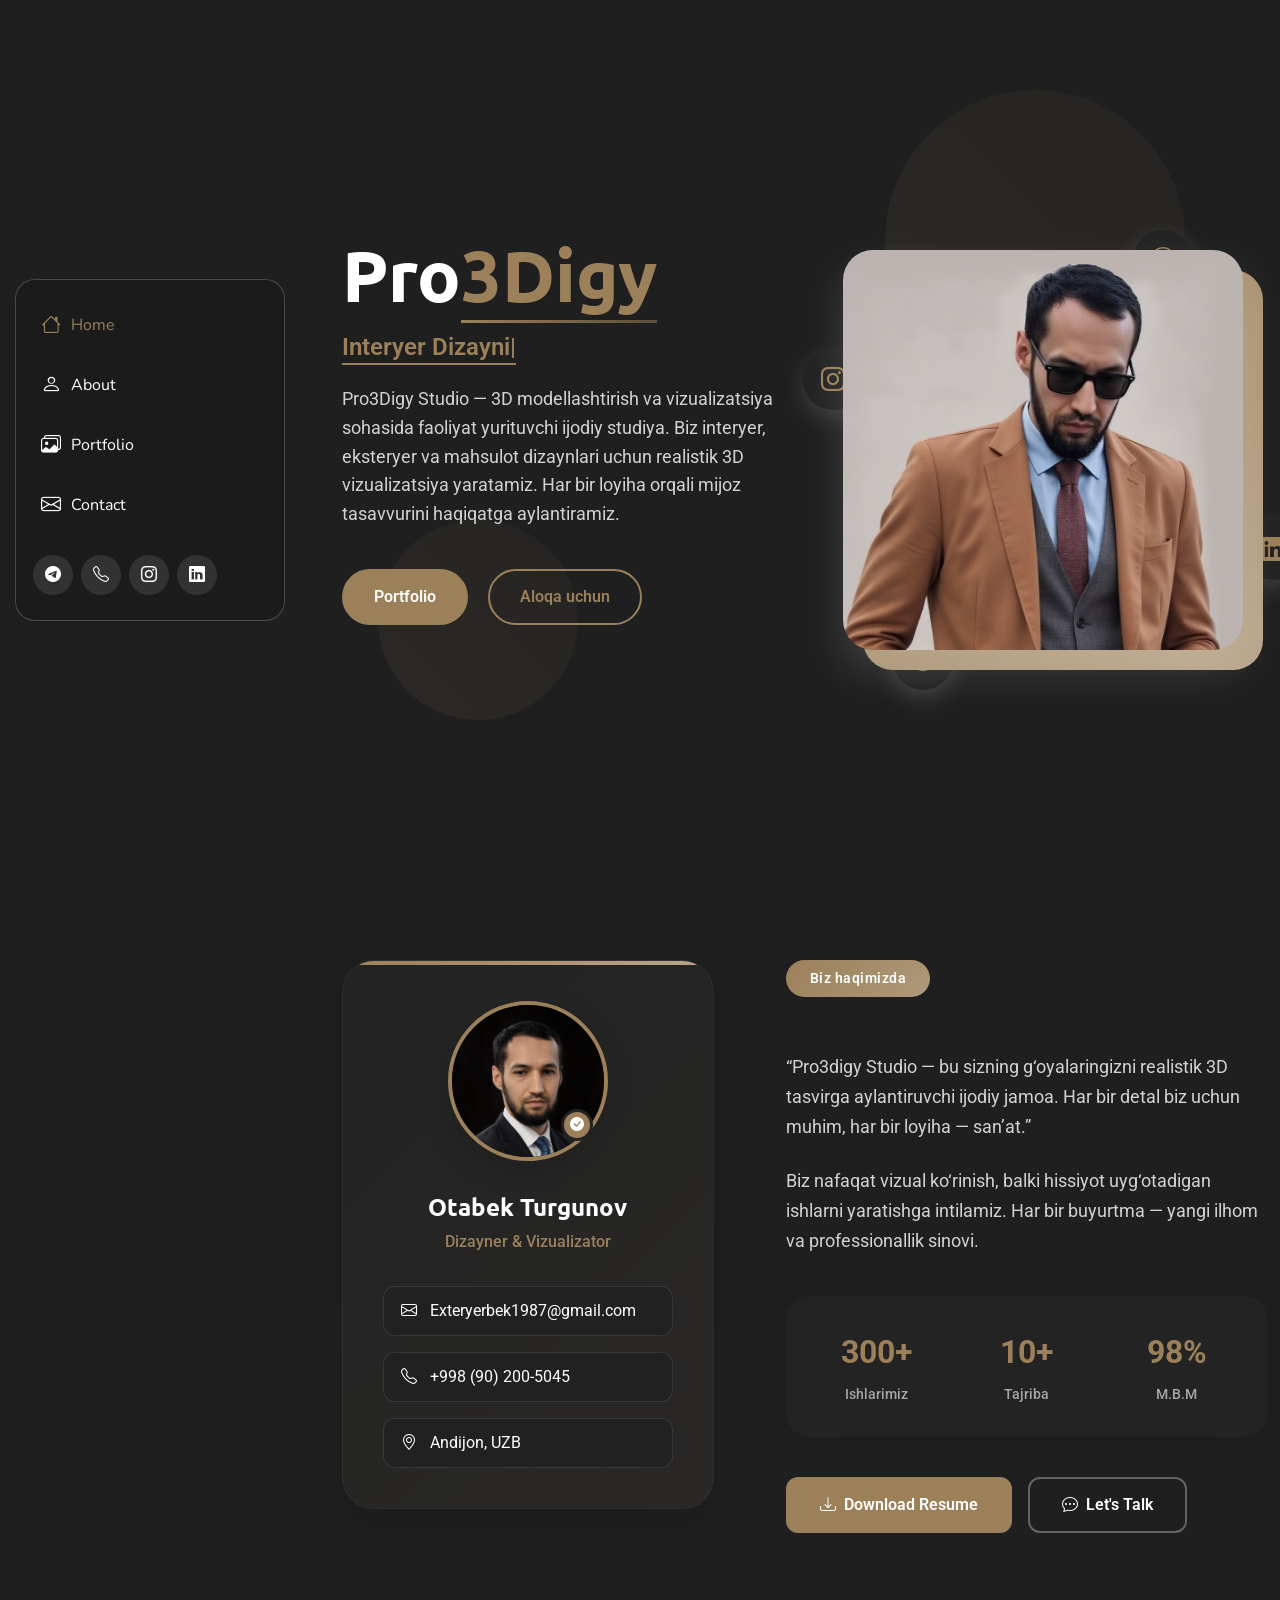
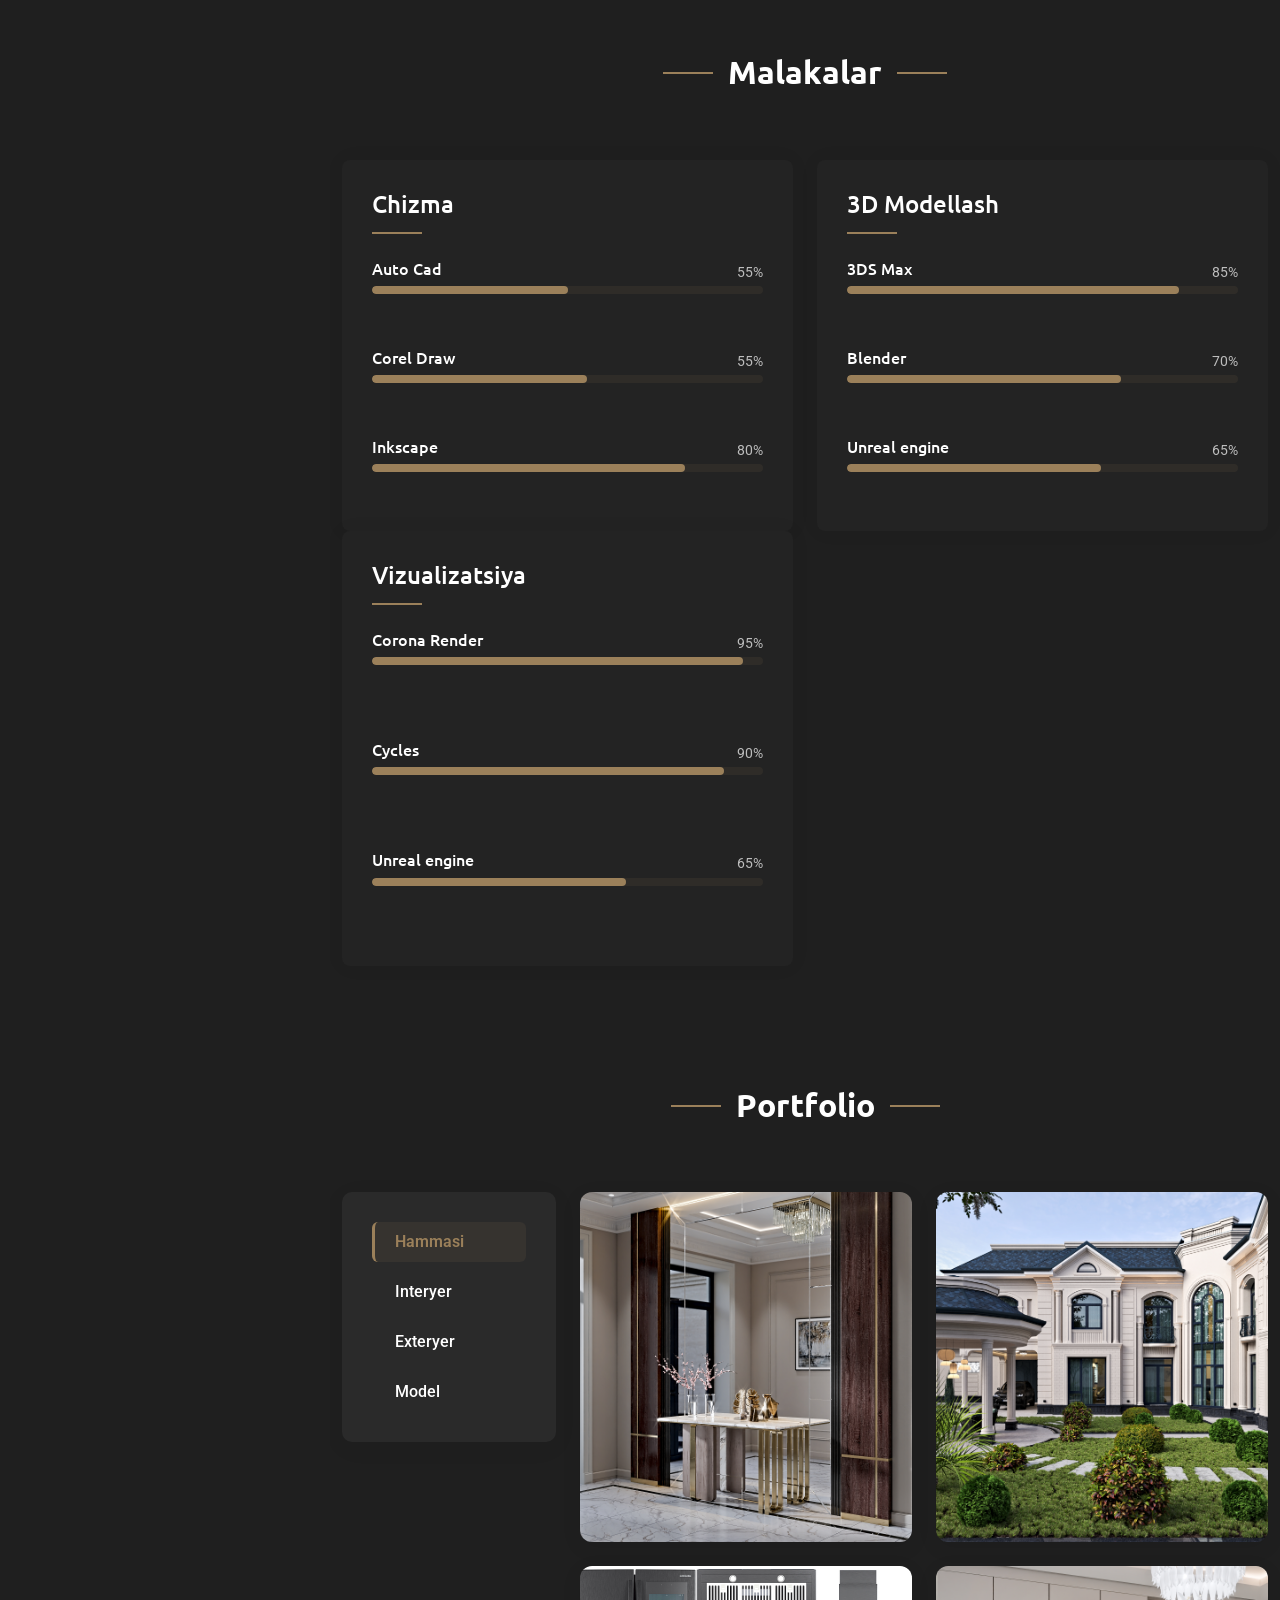
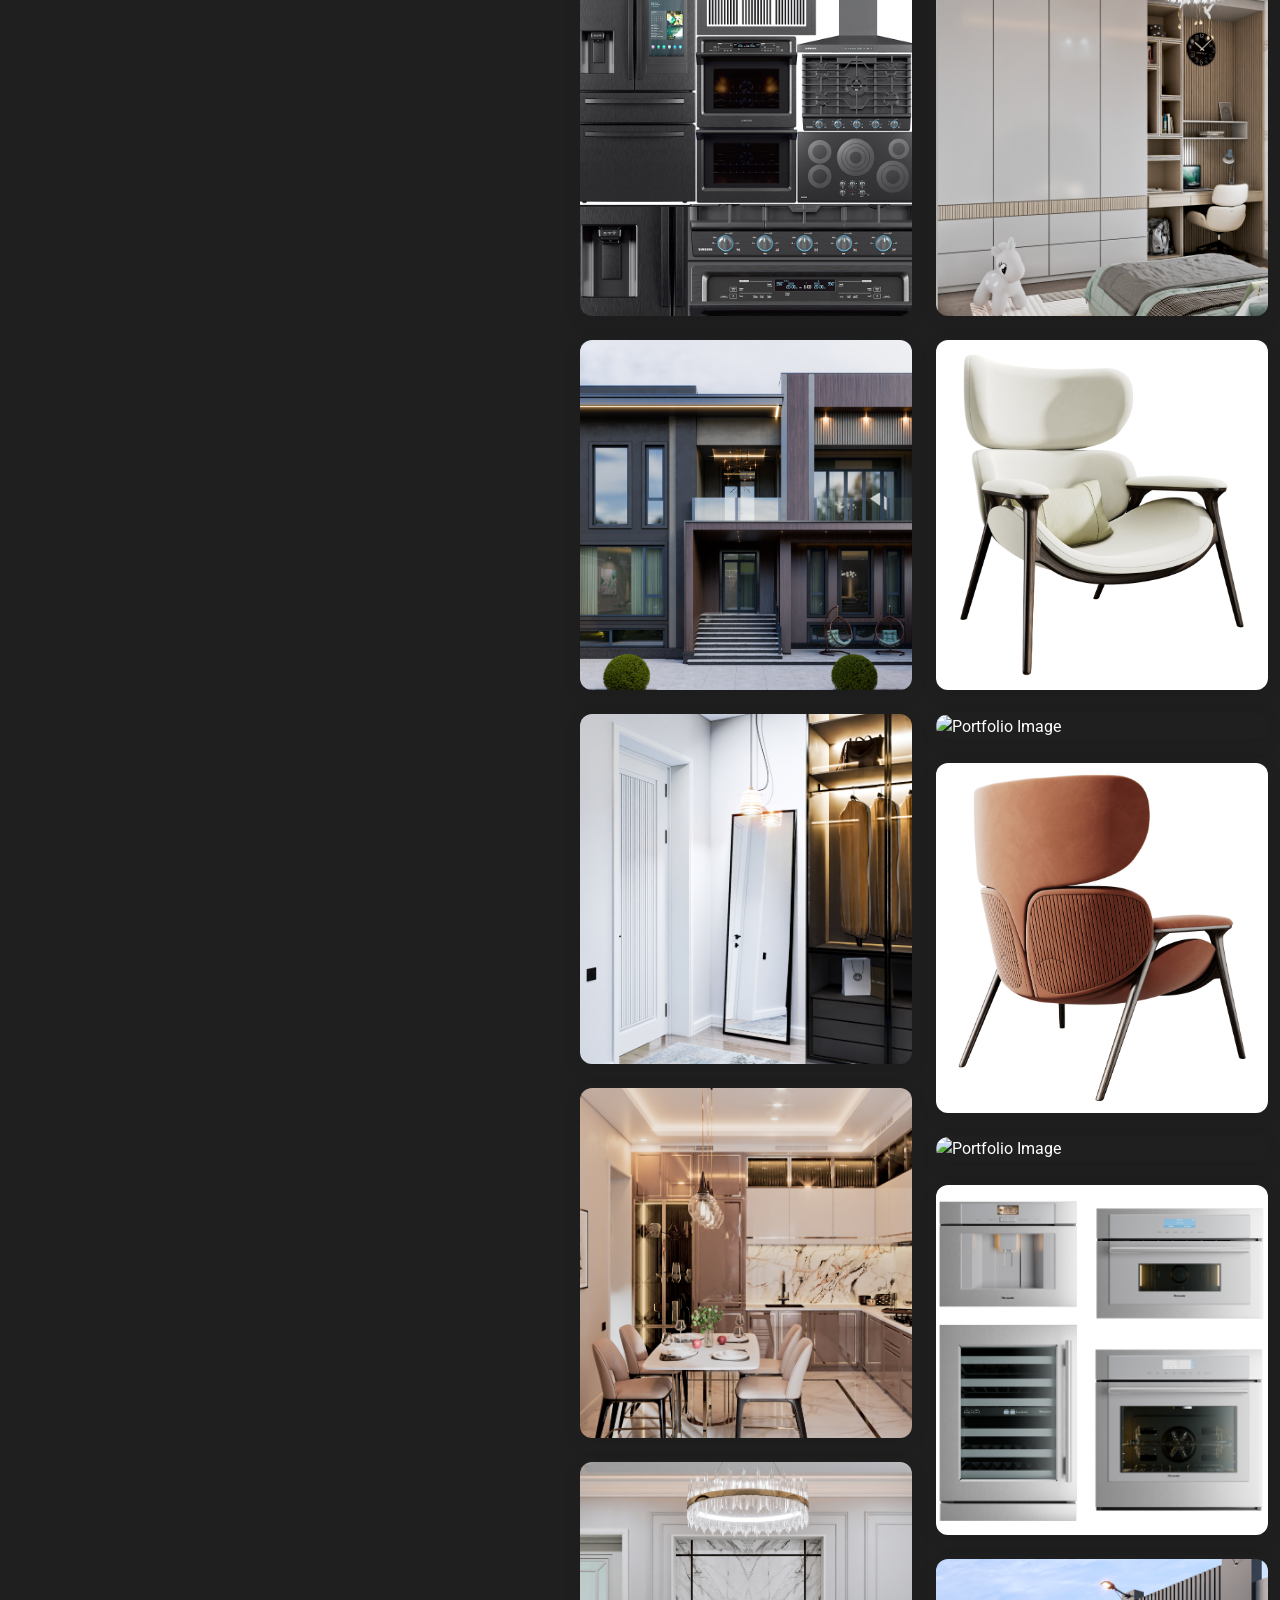
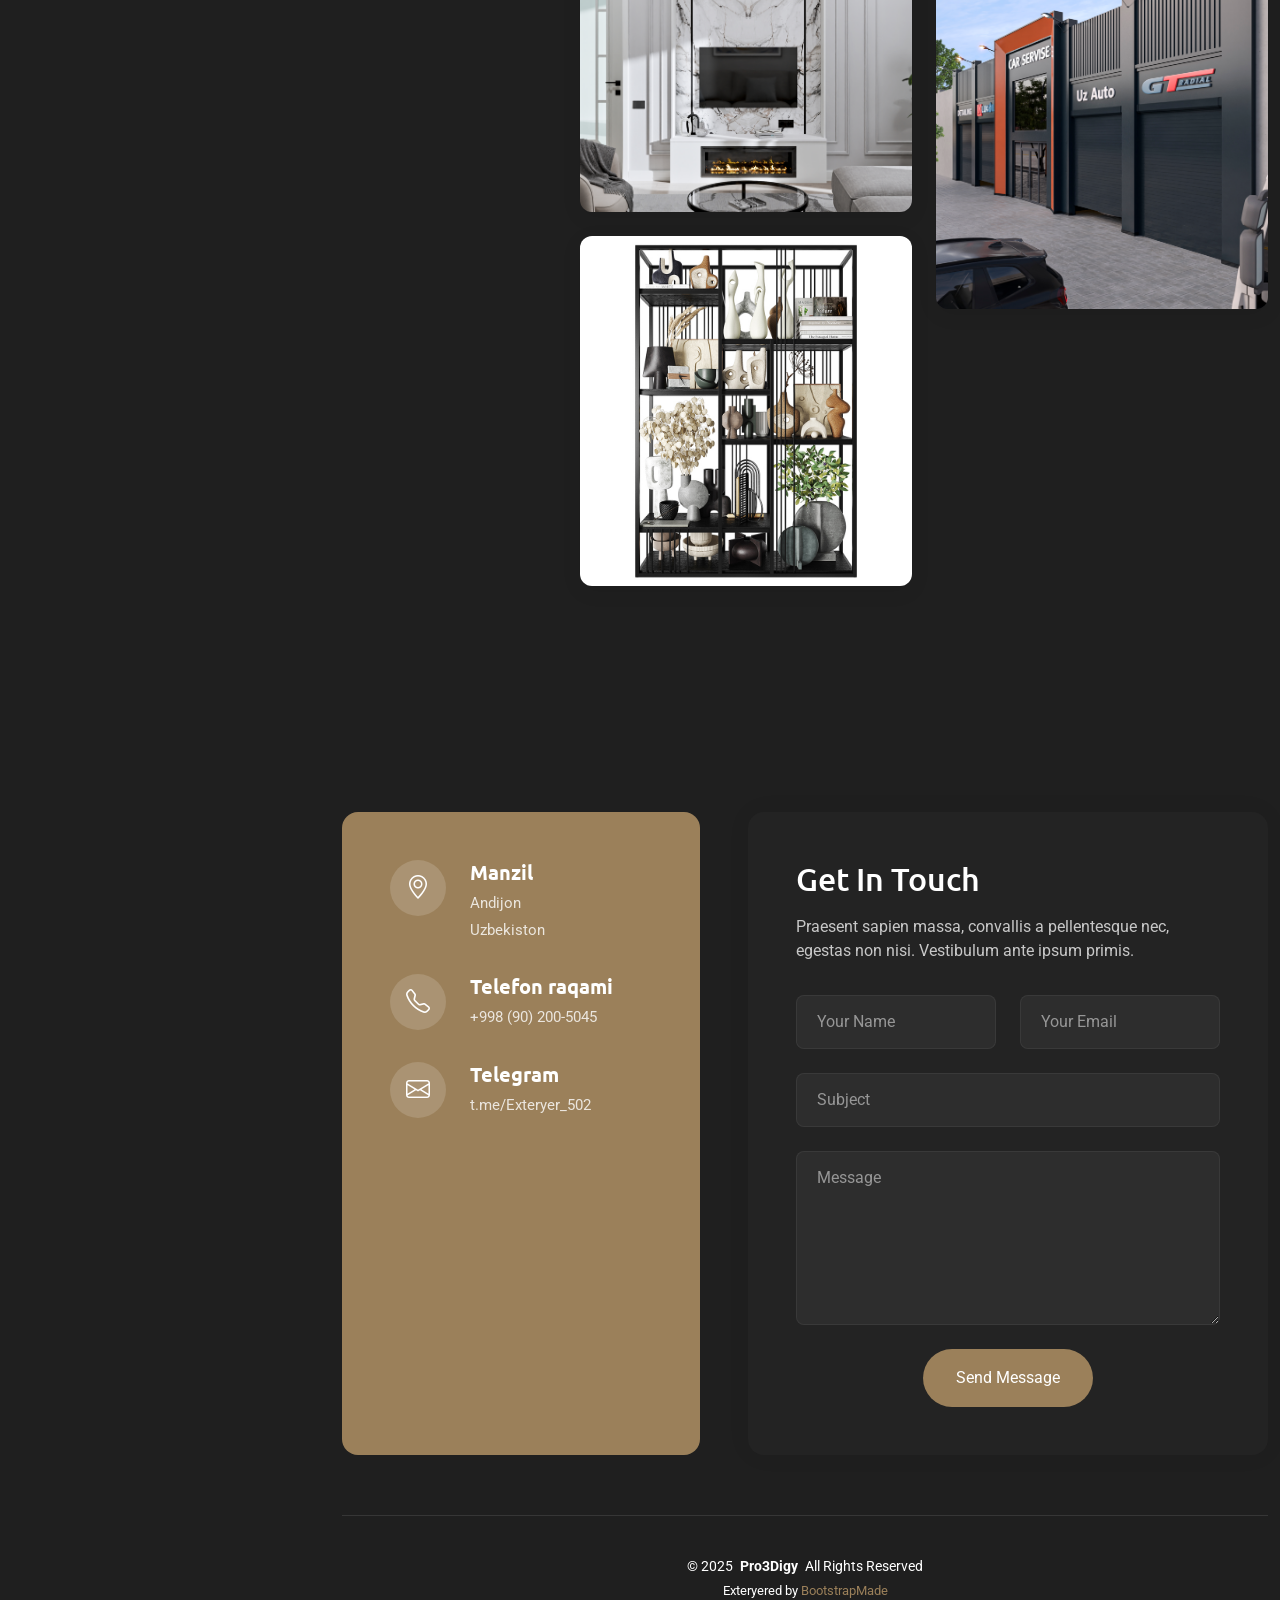
==== commit 420f0bcc: "add pictures" ====
--- a/index.html
+++ b/index.html
@@ -52,7 +52,7 @@
       </nav>
 
       <div class="social-links text-center">
-        <a href="https://t.me/Design_502" class="telegram"><i class="bi bi-telegram"></i></a>
+        <a href="https://t.me/Exteryer_502" class="telegram"><i class="bi bi-telegram"></i></a>
         <a href="tel:+998902005045" class="phone-link"><i class="bi bi-telephone"></i></a>
         <a href="https://instagram.com/pro_3digy" class="instagram"><i class="bi bi-instagram"></i></a>
         <a href="https://www.linkedin.com/in/otabek-turg-unov-a90ba8286/" class="linkedin"><i class="bi bi-linkedin"></i></a>
@@ -80,7 +80,7 @@
             <div class="col-lg-6" data-aos="fade-right" data-aos-delay="100">
               <div class="hero-text">
                 <h1>Pro<span class="accent-text">3Digy</span></h1>
-                <p class="lead"><span class="typed" data-typed-items="Interyer Dizayni, Exteryer Dizayni, 3D modelar, Vizualizatsiya"></span></p>
+                <p class="lead"><span class="typed" data-typed-items="Interyer Dizayni, Exteryer Dizayni, 3D modellar, Vizualizatsiya"></span></p>
                 <p class="description">Pro3Digy Studio — 3D modellashtirish va vizualizatsiya sohasida faoliyat yurituvchi ijodiy studiya.
                    Biz interyer, eksteryer va mahsulot dizaynlari uchun realistik 3D vizualizatsiya yaratamiz.
                    Har bir loyiha orqali mijoz tasavvurini haqiqatga aylantiramiz.</p>
@@ -137,7 +137,7 @@
                 <div class="contact-links">
                   <a class="contact-item">
                     <i class="bi bi-envelope"></i>
-                    Designbek1987@gmail.com
+                    Exteryerbek1987@gmail.com
                   </a>
                   <a class="contact-item">
                     <i class="bi bi-telephone"></i>
@@ -282,7 +282,7 @@
                   <div class="progress">
                     <div class="progress-bar" role="progressbar" aria-valuenow="65" aria-valuemin="0" aria-valuemax="100"></div>
                   </div>
-                  <div class="skill-tooltip">Database design, optimization, and complex queries</div>
+                  <div class="skill-tooltip">Database Exteryer, optimization, and complex queries</div>
                 </div>
               </div>
             </div><!-- End Backend Skills -->
@@ -332,7 +332,9 @@
 
     </section><!-- /Skills Section -->
 
-    <!-- Portfolio Section -->
+    <!--================================================
+                    Portfolio Section
+        ================================================ -->
     <section id="portfolio" class="portfolio section">
 
       <!-- Section Title -->
@@ -349,9 +351,9 @@
               <div class="filters-wrapper" data-aos="fade-right" data-aos-delay="150">
                 <ul class="portfolio-filters isotope-filters">
                   <li data-filter="*" class="filter-active">Hammasi</li>
-                  <li data-filter=".filter-photography">Interyer</li>
-                  <li data-filter=".filter-design">Exteryer</li>
-                  <li data-filter=".filter-automotive">Mahsulot</li>
+                  <li data-filter=".filter-Interyer">Interyer</li>
+                  <li data-filter=".filter-Exteryer">Exteryer</li>
+                  <li data-filter=".filter-Model">Model</li>
                 </ul>
               </div>
             </div>
@@ -359,101 +361,215 @@
             <div class="col-lg-9">
               <div class="row gy-4 portfolio-container isotope-container" data-aos="fade-up" data-aos-delay="200">
 
-                <div class="col-lg-6 col-md-6 portfolio-item isotope-item filter-photography">
-                  <div class="portfolio-wrap">
-                    <img src="assets/img/portfolio/portfolio-portrait-1.webp" class="img-fluid" alt="Portfolio Image" loading="lazy">
-                    <div class="portfolio-info">
-                      <div class="content">
-                        <span class="category">Photography</span>
-                        <h4>Capturing Moments</h4>
+                <div class="col-lg-6 col-md-6 portfolio-item isotope-item filter-Interyer"> <!--Interyer uchun-->
+                  <div class="portfolio-wrap">
+                    <img src="assets/img/Interior/IHH (1).jpg" class="img-fluid" alt="Portfolio Image" loading="lazy">
+                    <div class="portfolio-info">
+                      <div class="content">
+                        <span class="category">Interyer</span>
+                       <div class="portfolio-links">
+                          <a href="assets/img/Interior/IHH (1).jpg" class="glightbox"><i class="bi bi-plus-lg"></i></a>
+                        </div>
+                      </div>
+                    </div>
+                  </div>
+                </div>     <!-- End Interyer End -->
+
+                <div class="col-lg-6 col-md-6 portfolio-item isotope-item filter-Exteryer"> <!--Exteryer uchun-->
+                  <div class="portfolio-wrap">
+                    <img src="assets/img/Exterior/AA (1).jpg" class="img-fluid" alt="Portfolio Image" loading="lazy">
+                    <div class="portfolio-info">
+                      <div class="content">
+                        <span class="category">Exteryer</span>
                         <div class="portfolio-links">
-                          <a href="assets/img/portfolio/portfolio-portrait-1.webp" class="glightbox" title="Capturing Moments"><i class="bi bi-plus-lg"></i></a>
-                          <a href="portfolio-details.html" title="More Details"><i class="bi bi-arrow-right"></i></a>
+                          <a href="assets/img/Exterior/AA (1).jpg" class="glightbox" ><i class="bi bi-plus-lg"></i></a>
+                          </div>
+                      </div>
+                    </div>
+                  </div>
+                </div>     <!-- End Exteryer End -->
+ 
+                <div class="col-lg-6 col-md-6 portfolio-item isotope-item filter-Model">  <!--Model uchun-->
+                  <div class="portfolio-wrap">
+                    <img src="assets/img/Model/PM (1).jpg" class="img-fluid" alt="Portfolio Image" loading="lazy">
+                    <div class="portfolio-info">
+                      <div class="content">
+                        <span class="category">Model</span>
+                       <div class="portfolio-links">
+                          <a href="assets/img/Model/PM (1).jpg" class="glightbox" ><i class="bi bi-plus-lg"></i></a>
+                          </div>
+                      </div>
+                    </div>
+                  </div>
+                </div>      <!-- End Model End -->
+              
+                <div class="col-lg-6 col-md-6 portfolio-item isotope-item filter-Interyer"> <!--Interyer uchun-->
+                  <div class="portfolio-wrap">
+                    <img src="assets/img/Interior/IHH (2).jpg" class="img-fluid" alt="Portfolio Image" loading="lazy">
+                    <div class="portfolio-info">
+                      <div class="content">
+                        <span class="category">Interyer</span>
+                       <div class="portfolio-links">
+                          <a href="assets/img/Interior/IHH (2).jpg" class="glightbox"><i class="bi bi-plus-lg"></i></a>
                         </div>
                       </div>
                     </div>
                   </div>
-                </div><!-- End Portfolio Item -->
-
-                <div class="col-lg-6 col-md-6 portfolio-item isotope-item filter-design">
-                  <div class="portfolio-wrap">
-                    <img src="assets/img/portfolio/portfolio-2.webp" class="img-fluid" alt="Portfolio Image" loading="lazy">
-                    <div class="portfolio-info">
-                      <div class="content">
-                        <span class="category">Web Design</span>
-                        <h4>Woodcraft Design</h4>
+                </div>     <!-- End Interyer End -->
+
+                <div class="col-lg-6 col-md-6 portfolio-item isotope-item filter-Exteryer"> <!--Exteryer uchun-->
+                  <div class="portfolio-wrap">
+                    <img src="assets/img/Exterior/CHU (1).jpg" class="img-fluid" alt="Portfolio Image" loading="lazy">
+                    <div class="portfolio-info">
+                      <div class="content">
+                        <span class="category">Exteryer</span>
                         <div class="portfolio-links">
-                          <a href="assets/img/portfolio/portfolio-2.webp" class="glightbox" title="Woodcraft Design"><i class="bi bi-plus-lg"></i></a>
-                          <a href="portfolio-details.html" title="More Details"><i class="bi bi-arrow-right"></i></a>
+                          <a href="assets/img/Exterior/CHU (1).jpg" class="glightbox" ><i class="bi bi-plus-lg"></i></a>
+                          </div>
+                      </div>
+                    </div>
+                  </div>
+                </div>     <!-- End Exteryer End -->
+ 
+                <div class="col-lg-6 col-md-6 portfolio-item isotope-item filter-Model">  <!--Model uchun-->
+                  <div class="portfolio-wrap">
+                    <img src="assets/img/Model/PM (10).jpg" class="img-fluid" alt="Portfolio Image" loading="lazy">
+                    <div class="portfolio-info">
+                      <div class="content">
+                        <span class="category">Model</span>
+                       <div class="portfolio-links">
+                          <a href="assets/img/Model/PM (10).jpg" class="glightbox" ><i class="bi bi-plus-lg"></i></a>
+                          </div>
+                      </div>
+                    </div>
+                  </div>
+                </div>      <!-- End Model End -->
+
+                <div class="col-lg-6 col-md-6 portfolio-item isotope-item filter-Interyer"> <!--Interyer uchun-->
+                  <div class="portfolio-wrap">
+                    <img src="assets/img/Interior/IHH (3).jpg" class="img-fluid" alt="Portfolio Image" loading="lazy">
+                    <div class="portfolio-info">
+                      <div class="content">
+                        <span class="category">Interyer</span>
+                       <div class="portfolio-links">
+                          <a href="assets/img/Interior/IHH (3).jpg" class="glightbox" ><i class="bi bi-plus-lg"></i></a>
                         </div>
                       </div>
                     </div>
                   </div>
-                </div><!-- End Portfolio Item -->
-
-                <div class="col-lg-6 col-md-6 portfolio-item isotope-item filter-automotive">
-                  <div class="portfolio-wrap">
-                    <img src="assets/img/portfolio/portfolio-portrait-2.webp" class="img-fluid" alt="Portfolio Image" loading="lazy">
-                    <div class="portfolio-info">
-                      <div class="content">
-                        <span class="category">Automotive</span>
-                        <h4>Classic Beauty</h4>
+                </div>     <!-- End Interyer End -->
+
+                <div class="col-lg-6 col-md-6 portfolio-item isotope-item filter-Exteryer"> <!--Exteryer uchun-->
+                  <div class="portfolio-wrap">
+                    <img src="assets/img/Exterior/CHU (1).png" class="img-fluid" alt="Portfolio Image" loading="lazy">
+                    <div class="portfolio-info">
+                      <div class="content">
+                        <span class="category">Exteryer</span>
                         <div class="portfolio-links">
-                          <a href="assets/img/portfolio/portfolio-portrait-2.webp" class="glightbox" title="Classic Beauty"><i class="bi bi-plus-lg"></i></a>
-                          <a href="portfolio-details.html" title="More Details"><i class="bi bi-arrow-right"></i></a>
+                          <a href="assets/img/Exterior/CHU (1).png" class="glightbox" ><i class="bi bi-plus-lg"></i></a>
+                          </div>
+                      </div>
+                    </div>
+                  </div>
+                </div>     <!-- End Exteryer End -->
+ 
+                <div class="col-lg-6 col-md-6 portfolio-item isotope-item filter-Model">  <!--Model uchun-->
+                  <div class="portfolio-wrap">
+                    <img src="assets/img/Model/PM (11).jpg" class="img-fluid" alt="Portfolio Image" loading="lazy">
+                    <div class="portfolio-info">
+                      <div class="content">
+                        <span class="category">Model</span>
+                       <div class="portfolio-links">
+                          <a href="assets/img/Model/PM (11).jpg" class="glightbox" ><i class="bi bi-plus-lg"></i></a>
+                          </div>
+                      </div>
+                    </div>
+                  </div>
+                </div>      <!-- End Model End -->
+
+                <div class="col-lg-6 col-md-6 portfolio-item isotope-item filter-Interyer"> <!--Interyer uchun-->
+                  <div class="portfolio-wrap">
+                    <img src="assets/img/Interior/IHH (4).jpg" class="img-fluid" alt="Portfolio Image" loading="lazy">
+                    <div class="portfolio-info">
+                      <div class="content">
+                        <span class="category">Interyer</span>
+                       <div class="portfolio-links">
+                          <a href="assets/img/Interior/IHH (4).jpg" class="glightbox" ><i class="bi bi-plus-lg"></i></a>
                         </div>
                       </div>
                     </div>
                   </div>
-                </div><!-- End Portfolio Item -->
-
-                <div class="col-lg-6 col-md-6 portfolio-item isotope-item filter-nature">
-                  <div class="portfolio-wrap">
-                    <img src="assets/img/portfolio/portfolio-portrait-4.webp" class="img-fluid" alt="Portfolio Image" loading="lazy">
-                    <div class="portfolio-info">
-                      <div class="content">
-                        <span class="category">Nature</span>
-                        <h4>Natural Growth</h4>
+                </div>     <!-- End Interyer End -->
+
+                <div class="col-lg-6 col-md-6 portfolio-item isotope-item filter-Exteryer"> <!--Exteryer uchun-->
+                  <div class="portfolio-wrap">
+                    <img src="assets/img/Exterior/CHU (2).png" class="img-fluid" alt="Portfolio Image" loading="lazy">
+                    <div class="portfolio-info">
+                      <div class="content">
+                        <span class="category">Exteryer</span>
                         <div class="portfolio-links">
-                          <a href="assets/img/portfolio/portfolio-portrait-4.webp" class="glightbox" title="Natural Growth"><i class="bi bi-plus-lg"></i></a>
-                          <a href="portfolio-details.html" title="More Details"><i class="bi bi-arrow-right"></i></a>
+                          <a href="assets/img/Exterior/CHU (2).png" class="glightbox" ><i class="bi bi-plus-lg"></i></a>
+                          </div>
+                      </div>
+                    </div>
+                  </div>
+                </div>     <!-- End Exteryer End -->
+ 
+                <div class="col-lg-6 col-md-6 portfolio-item isotope-item filter-Model">  <!--Model uchun-->
+                  <div class="portfolio-wrap">
+                    <img src="assets/img/Model/PM (2).jpg" class="img-fluid" alt="Portfolio Image" loading="lazy">
+                    <div class="portfolio-info">
+                      <div class="content">
+                        <span class="category">Model</span>
+                       <div class="portfolio-links">
+                          <a href="assets/img/Model/PM (2).jpg" class="glightbox" ><i class="bi bi-plus-lg"></i></a>
+                          </div>
+                      </div>
+                    </div>
+                  </div>
+                </div>      <!-- End Model End -->
+
+                <div class="col-lg-6 col-md-6 portfolio-item isotope-item filter-Interyer"> <!--Interyer uchun-->
+                  <div class="portfolio-wrap">
+                    <img src="assets/img/Interior/IHH (5).jpg" class="img-fluid" alt="Portfolio Image" loading="lazy">
+                    <div class="portfolio-info">
+                      <div class="content">
+                        <span class="category">Interyer</span>
+                       <div class="portfolio-links">
+                          <a href="assets/img/Interior/IHH (4).jpg" class="glightbox" ><i class="bi bi-plus-lg"></i></a>
                         </div>
                       </div>
                     </div>
                   </div>
-                </div><!-- End Portfolio Item -->
-
-                <div class="col-lg-6 col-md-6 portfolio-item isotope-item filter-photography">
-                  <div class="portfolio-wrap">
-                    <img src="assets/img/portfolio/portfolio-5.webp" class="img-fluid" alt="Portfolio Image" loading="lazy">
-                    <div class="portfolio-info">
-                      <div class="content">
-                        <span class="category">Photography</span>
-                        <h4>Urban Stories</h4>
+                </div>     <!-- End Interyer End -->
+
+                <div class="col-lg-6 col-md-6 portfolio-item isotope-item filter-Exteryer"> <!--Exteryer uchun-->
+                  <div class="portfolio-wrap">
+                    <img src="assets/img/Exterior/FSH (1).jpg" class="img-fluid" alt="Portfolio Image" loading="lazy">
+                    <div class="portfolio-info">
+                      <div class="content">
+                        <span class="category">Exteryer</span>
                         <div class="portfolio-links">
-                          <a href="assets/img/portfolio/portfolio-5.webp" class="glightbox" title="Urban Stories"><i class="bi bi-plus-lg"></i></a>
-                          <a href="portfolio-details.html" title="More Details"><i class="bi bi-arrow-right"></i></a>
-                        </div>
-                      </div>
-                    </div>
-                  </div>
-                </div><!-- End Portfolio Item -->
-
-                <div class="col-lg-6 col-md-6 portfolio-item isotope-item filter-design">
-                  <div class="portfolio-wrap">
-                    <img src="assets/img/portfolio/portfolio-6.webp" class="img-fluid" alt="Portfolio Image" loading="lazy">
-                    <div class="portfolio-info">
-                      <div class="content">
-                        <span class="category">Web Design</span>
-                        <h4>Digital Experience</h4>
-                        <div class="portfolio-links">
-                          <a href="assets/img/portfolio/portfolio-6.webp" class="glightbox" title="Digital Experience"><i class="bi bi-plus-lg"></i></a>
-                          <a href="portfolio-details.html" title="More Details"><i class="bi bi-arrow-right"></i></a>
-                        </div>
-                      </div>
-                    </div>
-                  </div>
-                </div><!-- End Portfolio Item -->
+                          <a href="assets/img/Exterior/FSH (1).jpg" class="glightbox" ><i class="bi bi-plus-lg"></i></a>
+                          </div>
+                      </div>
+                    </div>
+                  </div>
+                </div>     <!-- End Exteryer End -->
+ 
+                <div class="col-lg-6 col-md-6 portfolio-item isotope-item filter-Model">  <!--Model uchun-->
+                  <div class="portfolio-wrap">
+                    <img src="assets/img/Model/PM (3).jpg" class="img-fluid" alt="Portfolio Image" loading="lazy">
+                    <div class="portfolio-info">
+                      <div class="content">
+                        <span class="category">Model</span>
+                       <div class="portfolio-links">
+                          <a href="assets/img/Model/PM (3).jpg" class="glightbox" ><i class="bi bi-plus-lg"></i></a>
+                          </div>
+                      </div>
+                    </div>
+                  </div>
+                </div>      <!-- End Model End -->
 
               </div><!-- End Portfolio Container -->
             </div>
@@ -463,7 +579,10 @@
 
       </div>
 
-    </section><!-- /Portfolio Section -->
+    </section>
+    <!--================================================
+                    End Portfolio Section
+        ================================================ -->
 
     <!-- Contact Section -->
     <section id="contact" class="contact section">
@@ -508,7 +627,7 @@
                 </div>
                 <div class="content">
                   <h4>Telegram</h4>
-                  <p>t.me/Design_502</p>
+                  <p>t.me/Exteryer_502</p>
                 
                 </div>
               </div>
@@ -572,7 +691,7 @@
         <!-- You can delete the links only if you've purchased the pro version. -->
         <!-- Licensing information: https://bootstrapmade.com/license/ -->
         <!-- Purchase the pro version with working PHP/AJAX contact form: [buy-url] -->
-        Designed by <a href="https://bootstrapmade.com/">BootstrapMade</a>
+        Exteryered by <a href="https://bootstrapmade.com/">BootstrapMade</a>
       </div>
     </div>
 
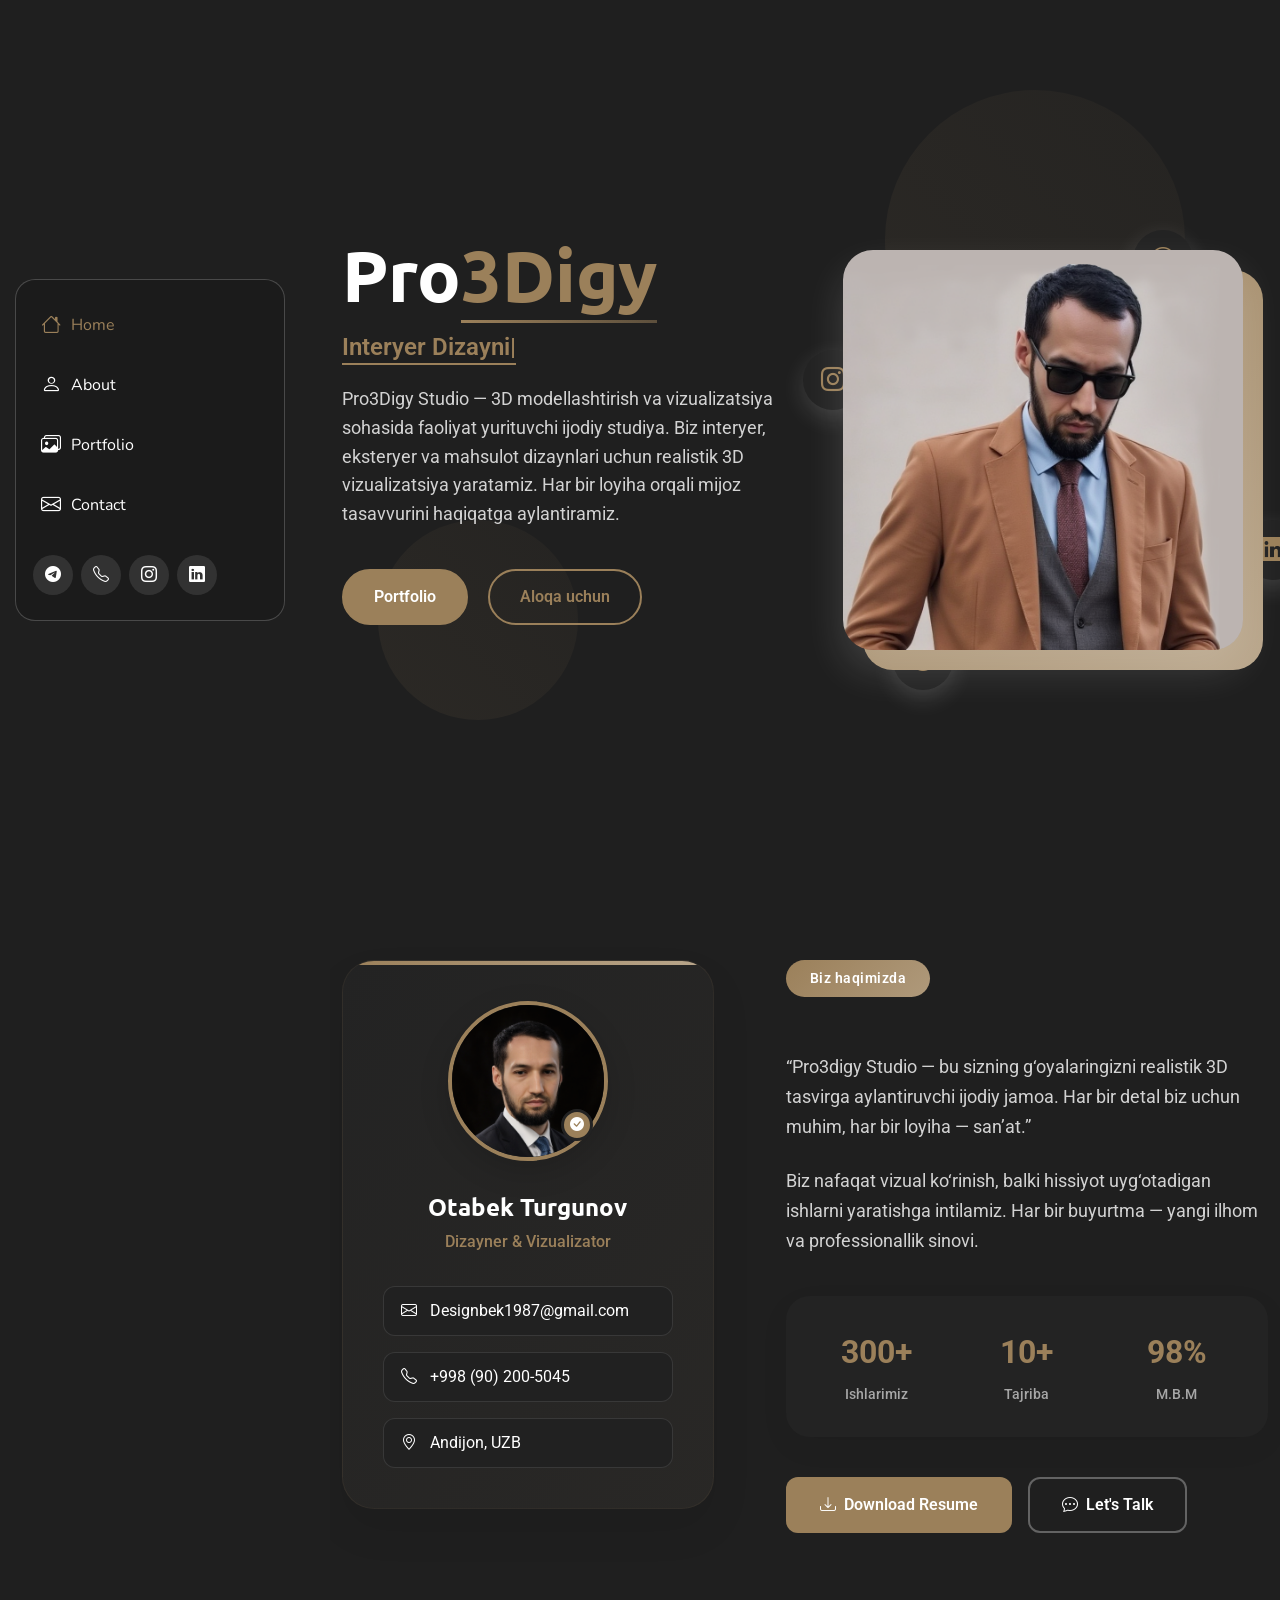
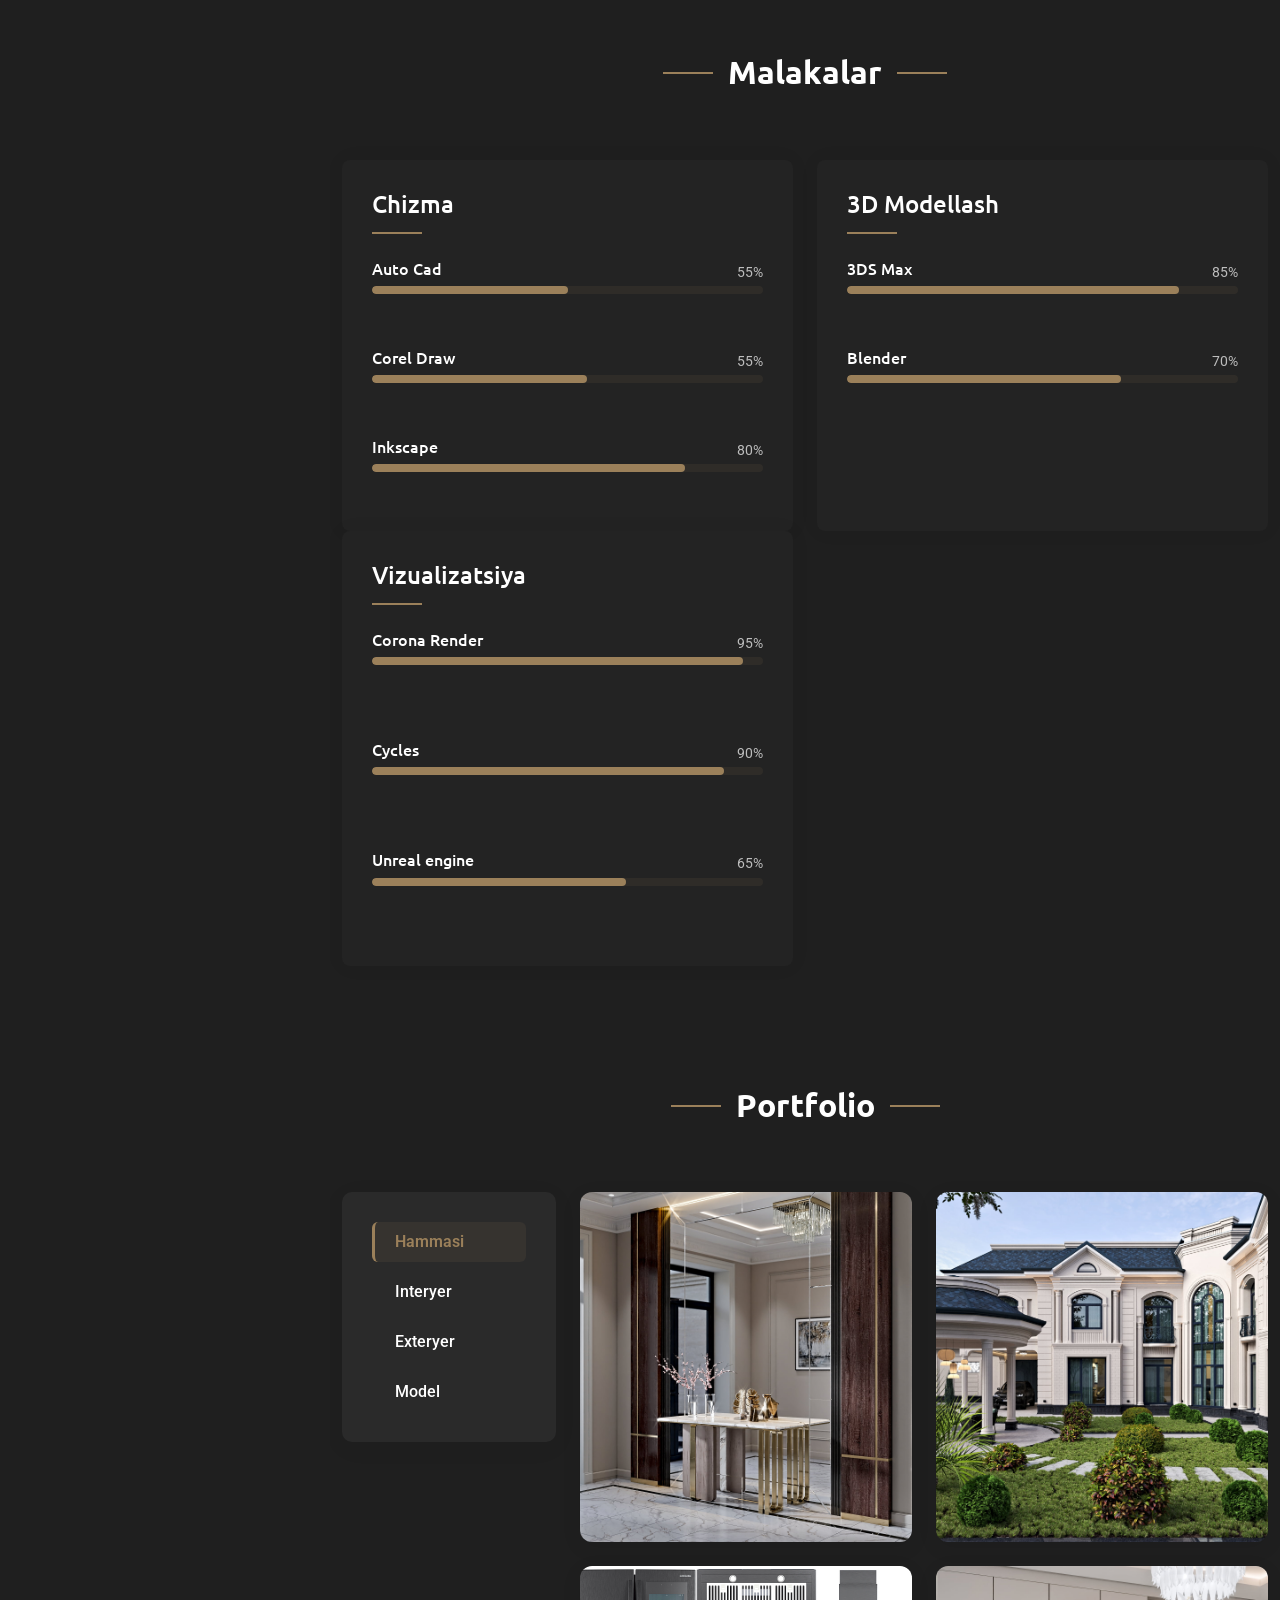
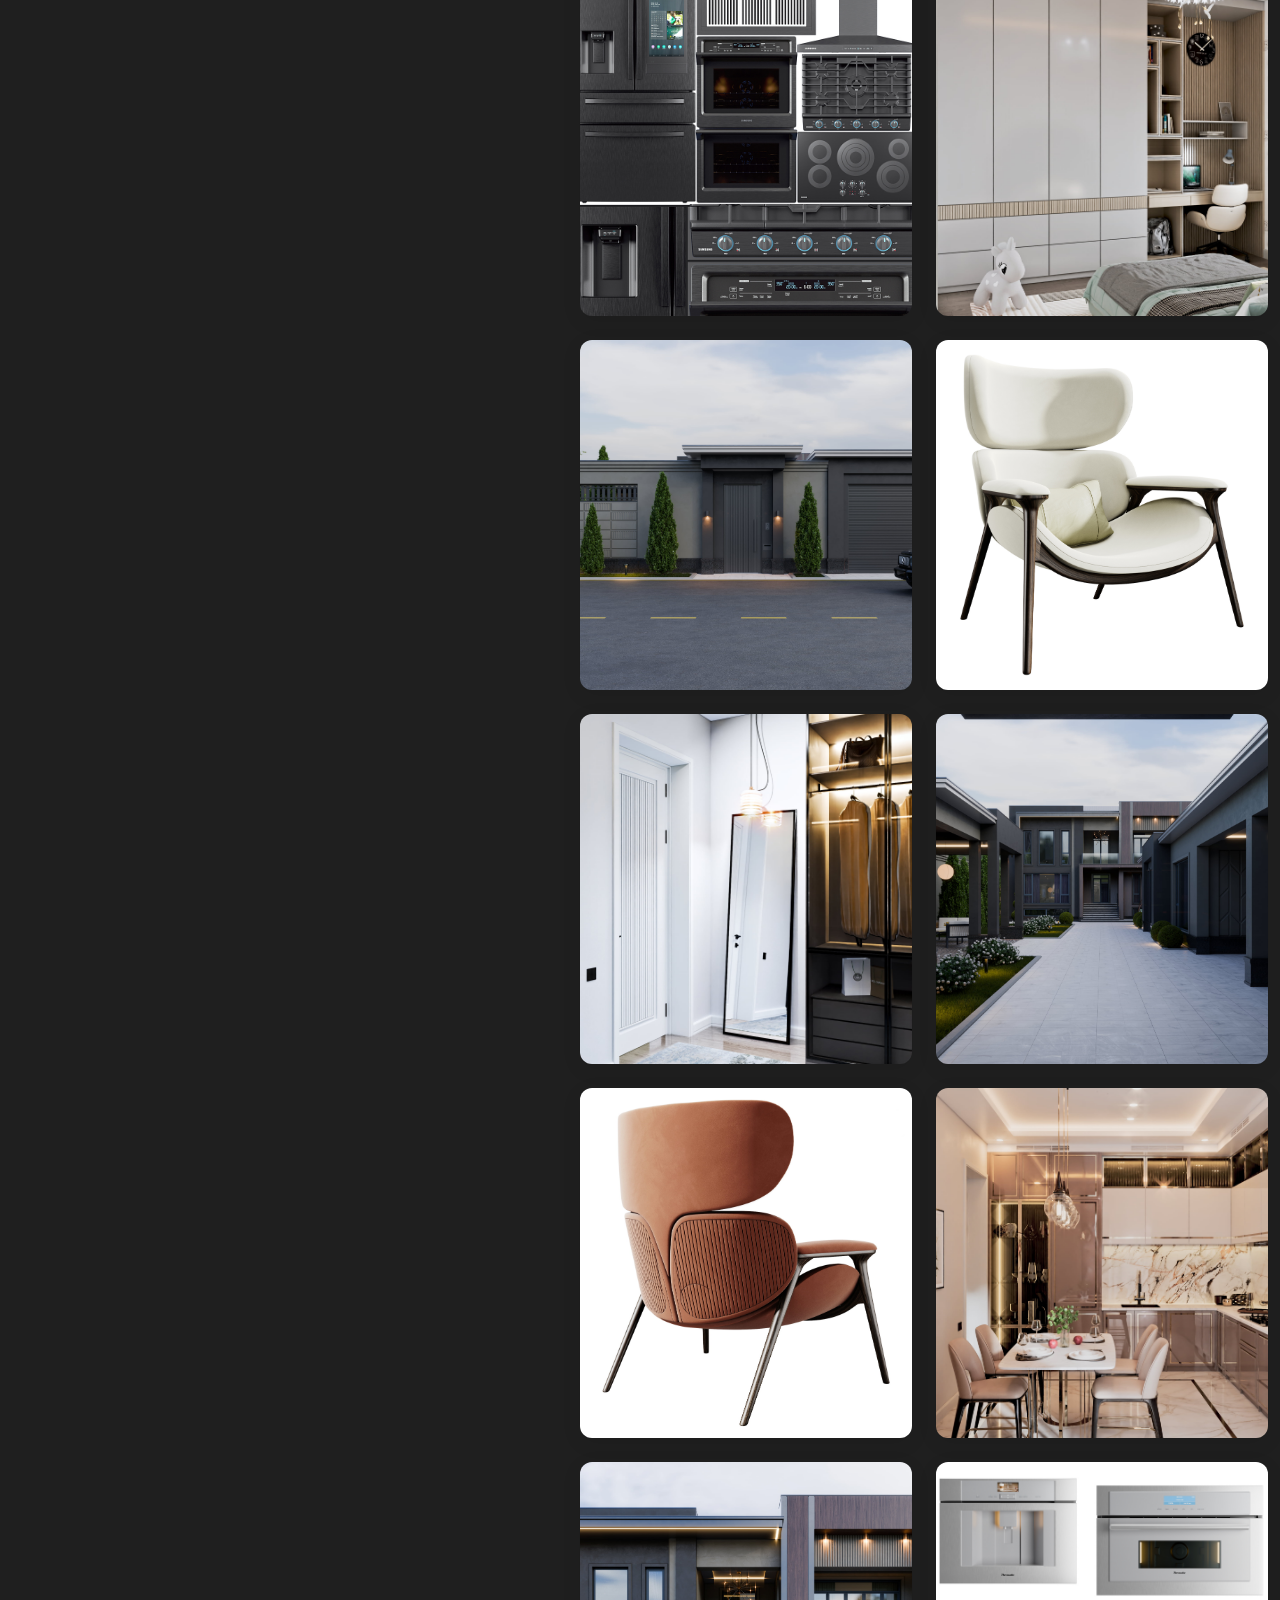
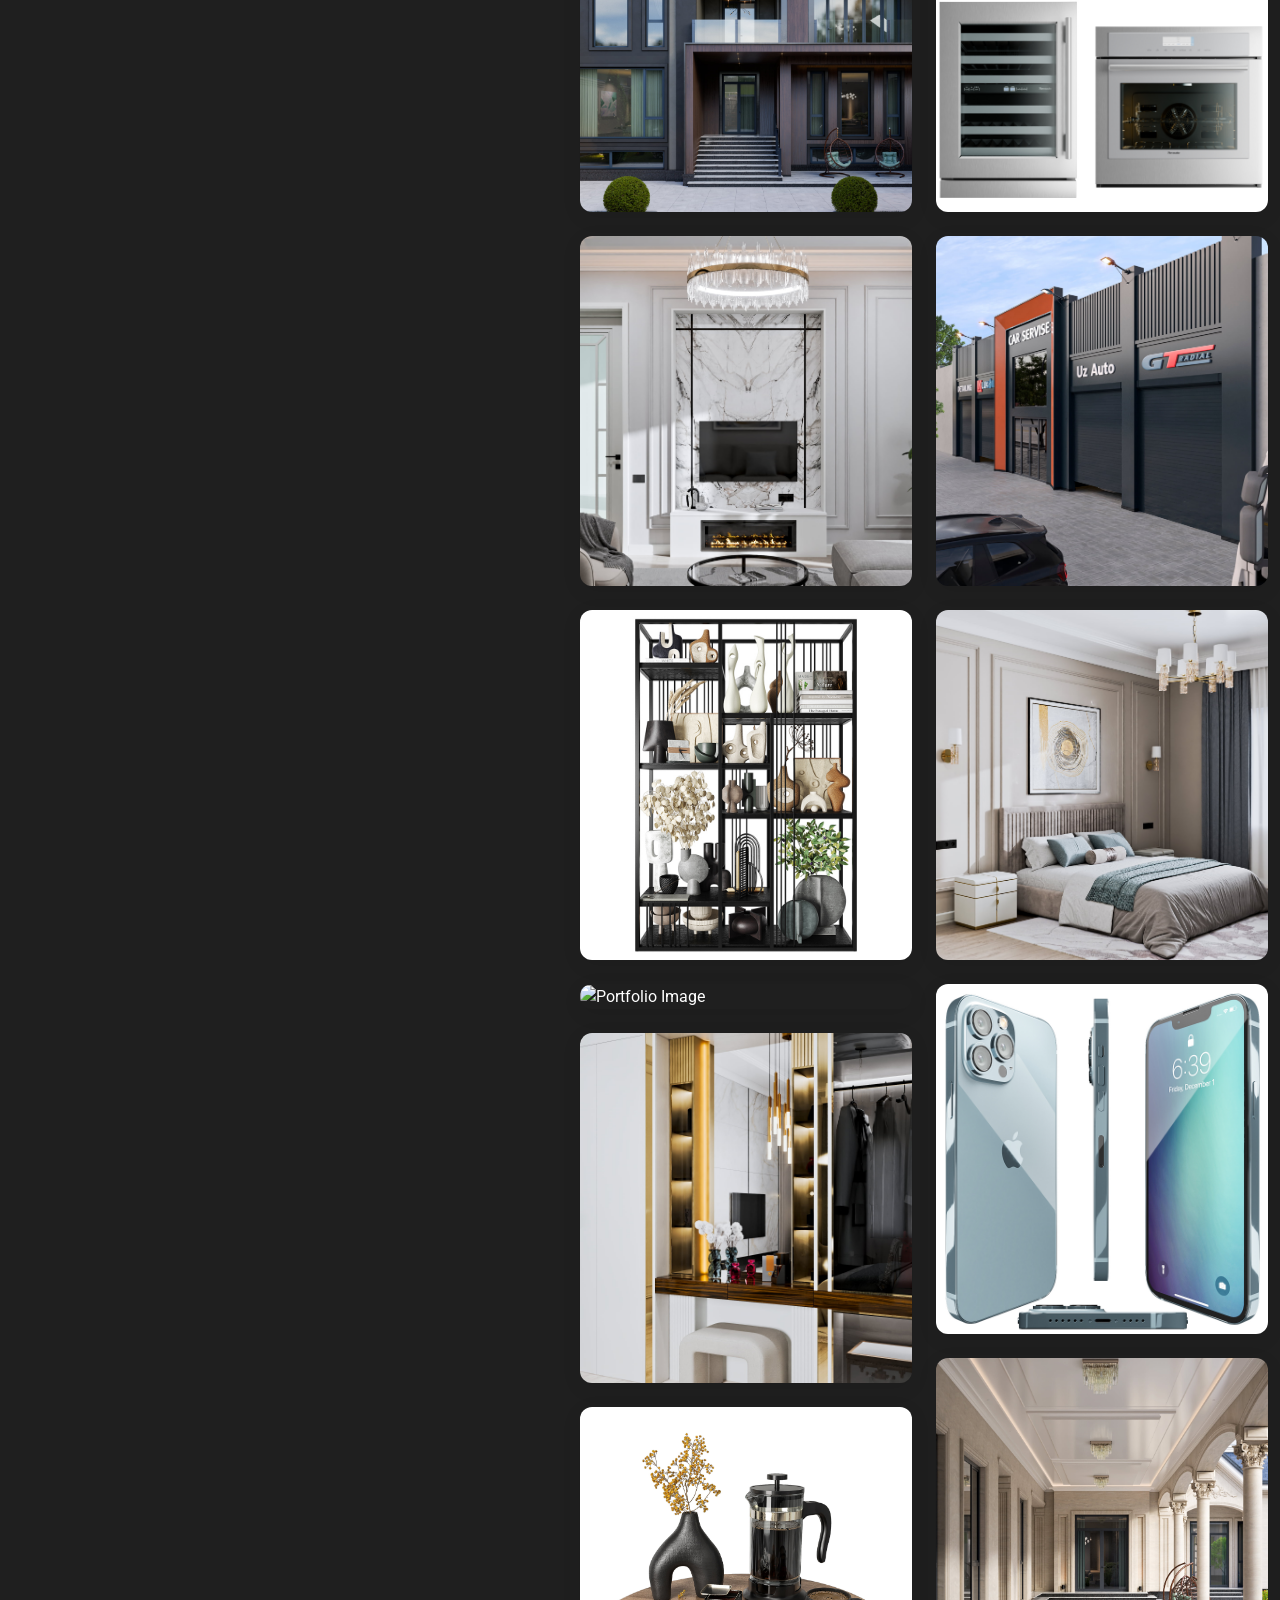
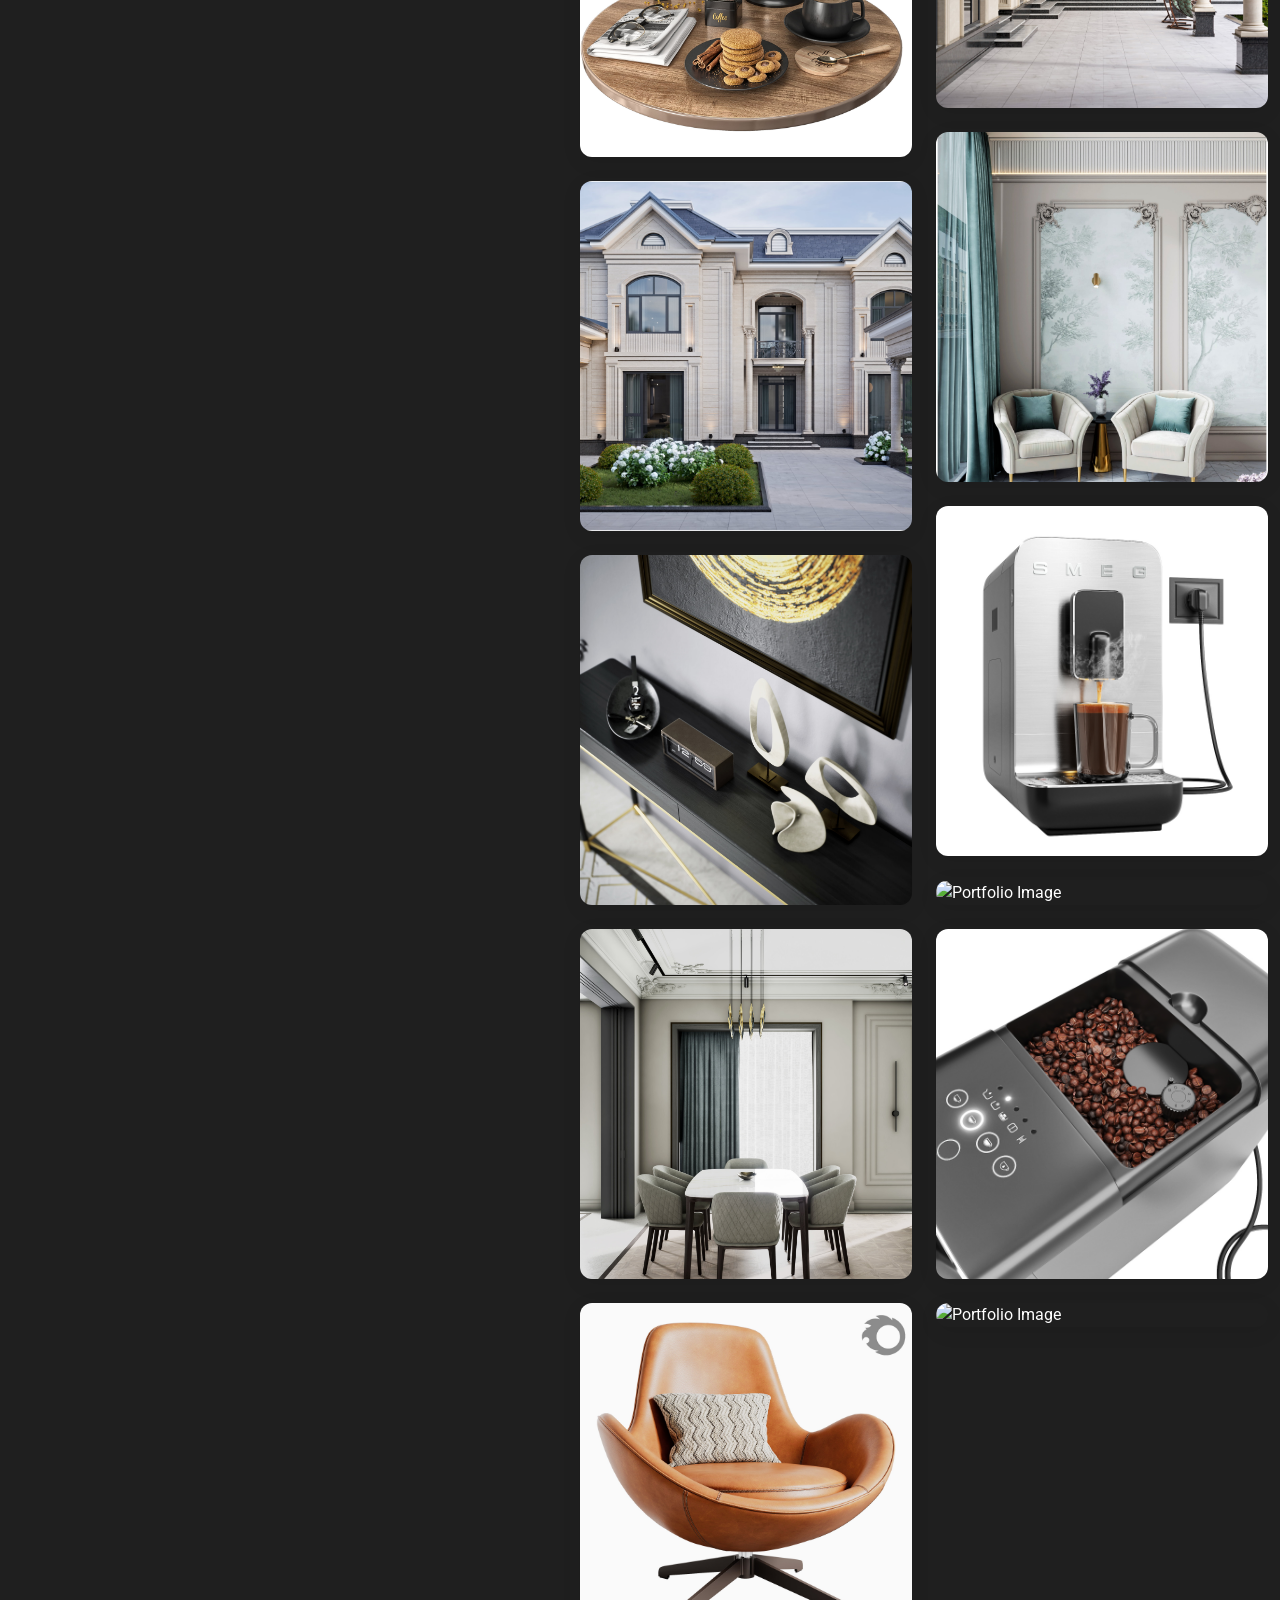
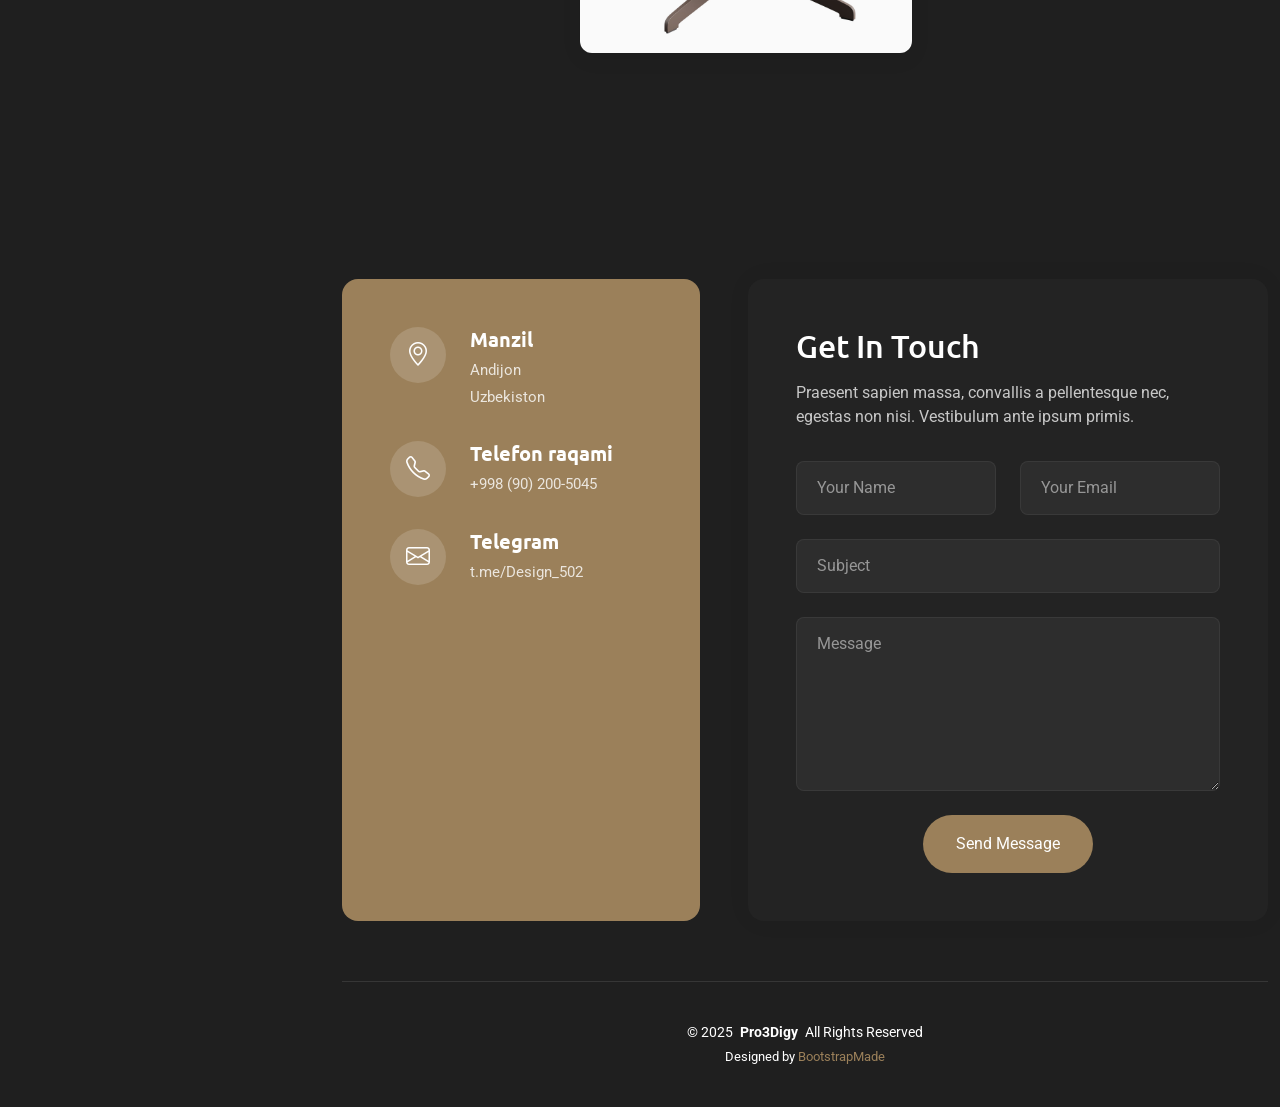
==== commit 9129a88a: "add photo" ====
--- a/index.html
+++ b/index.html
@@ -52,7 +52,7 @@
       </nav>
 
       <div class="social-links text-center">
-        <a href="https://t.me/Exteryer_502" class="telegram"><i class="bi bi-telegram"></i></a>
+        <a href="https://t.me/Design_502" class="telegram"><i class="bi bi-telegram"></i></a>
         <a href="tel:+998902005045" class="phone-link"><i class="bi bi-telephone"></i></a>
         <a href="https://instagram.com/pro_3digy" class="instagram"><i class="bi bi-instagram"></i></a>
         <a href="https://www.linkedin.com/in/otabek-turg-unov-a90ba8286/" class="linkedin"><i class="bi bi-linkedin"></i></a>
@@ -137,7 +137,7 @@
                 <div class="contact-links">
                   <a class="contact-item">
                     <i class="bi bi-envelope"></i>
-                    Exteryerbek1987@gmail.com
+                    Designbek1987@gmail.com
                   </a>
                   <a class="contact-item">
                     <i class="bi bi-telephone"></i>
@@ -199,14 +199,11 @@
 
     <!-- Skills Section -->
     <section id="skills" class="skills section">
-
-      <!-- Section Title -->
+            <!-- Section Title -->
       <div class="container section-title" data-aos="fade-up">
         <h2>Malakalar</h2>
       </div><!-- End Section Title -->
-
       <div class="container" data-aos="fade-up" data-aos-delay="100">
-
         <div class="row">
           <div class="col-lg-6">
             <div class="skills-category" data-aos="fade-up" data-aos-delay="200">
@@ -271,18 +268,7 @@
                   <div class="progress">
                     <div class="progress-bar" role="progressbar" aria-valuenow="70" aria-valuemin="0" aria-valuemax="100"></div>
                   </div>
-                  <div class="skill-tooltip">Loyiha 2d chizmasini chizish uchun (Tekin dastur)</div>
-                </div>
-
-                <div class="skill-item">
-                  <div class="d-flex justify-content-between align-items-center">
-                    <h4>Unreal engine</h4>
-                    <span class="skill-percentage">65%</span>
-                  </div>
-                  <div class="progress">
-                    <div class="progress-bar" role="progressbar" aria-valuenow="65" aria-valuemin="0" aria-valuemax="100"></div>
-                  </div>
-                  <div class="skill-tooltip">Database Exteryer, optimization, and complex queries</div>
+                  <div class="skill-tooltip">Loyihani 3d model(maket)ini yasash uchun (Tekin dastur)</div>
                 </div>
               </div>
             </div><!-- End Backend Skills -->
@@ -461,12 +447,12 @@
 
                 <div class="col-lg-6 col-md-6 portfolio-item isotope-item filter-Exteryer"> <!--Exteryer uchun-->
                   <div class="portfolio-wrap">
-                    <img src="assets/img/Exterior/CHU (1).png" class="img-fluid" alt="Portfolio Image" loading="lazy">
+                    <img src="assets/img/Exterior/CHU (2).jpg" class="img-fluid" alt="Portfolio Image" loading="lazy">
                     <div class="portfolio-info">
                       <div class="content">
                         <span class="category">Exteryer</span>
                         <div class="portfolio-links">
-                          <a href="assets/img/Exterior/CHU (1).png" class="glightbox" ><i class="bi bi-plus-lg"></i></a>
+                          <a href="assets/img/Exterior/CHU (2).jpg" class="glightbox" ><i class="bi bi-plus-lg"></i></a>
                           </div>
                       </div>
                     </div>
@@ -503,12 +489,12 @@
 
                 <div class="col-lg-6 col-md-6 portfolio-item isotope-item filter-Exteryer"> <!--Exteryer uchun-->
                   <div class="portfolio-wrap">
-                    <img src="assets/img/Exterior/CHU (2).png" class="img-fluid" alt="Portfolio Image" loading="lazy">
+                    <img src="assets/img/Exterior/CHU (3).jpg" class="img-fluid" alt="Portfolio Image" loading="lazy">
                     <div class="portfolio-info">
                       <div class="content">
                         <span class="category">Exteryer</span>
                         <div class="portfolio-links">
-                          <a href="assets/img/Exterior/CHU (2).png" class="glightbox" ><i class="bi bi-plus-lg"></i></a>
+                          <a href="assets/img/Exterior/CHU (3).jpg" class="glightbox" ><i class="bi bi-plus-lg"></i></a>
                           </div>
                       </div>
                     </div>
@@ -565,6 +551,216 @@
                         <span class="category">Model</span>
                        <div class="portfolio-links">
                           <a href="assets/img/Model/PM (3).jpg" class="glightbox" ><i class="bi bi-plus-lg"></i></a>
+                          </div>
+                      </div>
+                    </div>
+                  </div>
+                </div>      <!-- End Model End -->
+
+                <div class="col-lg-6 col-md-6 portfolio-item isotope-item filter-Interyer"> <!--Interyer uchun-->
+                  <div class="portfolio-wrap">
+                    <img src="assets/img/Interior/IHH (6).jpg" class="img-fluid" alt="Portfolio Image" loading="lazy">
+                    <div class="portfolio-info">
+                      <div class="content">
+                        <span class="category">Interyer</span>
+                       <div class="portfolio-links">
+                          <a href="assets/img/Interior/IHH (6).jpg" class="glightbox"><i class="bi bi-plus-lg"></i></a>
+                        </div>
+                      </div>
+                    </div>
+                  </div>
+                </div>     <!-- End Interyer End -->
+
+                <div class="col-lg-6 col-md-6 portfolio-item isotope-item filter-Exteryer"> <!--Exteryer uchun-->
+                  <div class="portfolio-wrap">
+                    <img src="assets/img/Exterior/MU (1).jpg" class="img-fluid" alt="Portfolio Image" loading="lazy">
+                    <div class="portfolio-info">
+                      <div class="content">
+                        <span class="category">Exteryer</span>
+                        <div class="portfolio-links">
+                          <a href="assets/img/Exterior/MU (1).jpg" class="glightbox" ><i class="bi bi-plus-lg"></i></a>
+                          </div>
+                      </div>
+                    </div>
+                  </div>
+                </div>     <!-- End Exteryer End -->
+ 
+                <div class="col-lg-6 col-md-6 portfolio-item isotope-item filter-Model">  <!--Model uchun-->
+                  <div class="portfolio-wrap">
+                    <img src="assets/img/Model/PM (4).jpg" class="img-fluid" alt="Portfolio Image" loading="lazy">
+                    <div class="portfolio-info">
+                      <div class="content">
+                        <span class="category">Model</span>
+                       <div class="portfolio-links">
+                          <a href="assets/img/Model/PM (4).jpg" class="glightbox" ><i class="bi bi-plus-lg"></i></a>
+                          </div>
+                      </div>
+                    </div>
+                  </div>
+                </div>      <!-- End Model End -->
+              
+                <div class="col-lg-6 col-md-6 portfolio-item isotope-item filter-Interyer"> <!--Interyer uchun-->
+                  <div class="portfolio-wrap">
+                    <img src="assets/img/Interior/IHH (7).jpg" class="img-fluid" alt="Portfolio Image" loading="lazy">
+                    <div class="portfolio-info">
+                      <div class="content">
+                        <span class="category">Interyer</span>
+                       <div class="portfolio-links">
+                          <a href="assets/img/Interior/IHH (7).jpg" class="glightbox"><i class="bi bi-plus-lg"></i></a>
+                        </div>
+                      </div>
+                    </div>
+                  </div>
+                </div>     <!-- End Interyer End -->
+
+                <div class="col-lg-6 col-md-6 portfolio-item isotope-item filter-Exteryer"> <!--Exteryer uchun-->
+                  <div class="portfolio-wrap">
+                    <img src="assets/img/Exterior/UHQ (1).jpg" class="img-fluid" alt="Portfolio Image" loading="lazy">
+                    <div class="portfolio-info">
+                      <div class="content">
+                        <span class="category">Exteryer</span>
+                        <div class="portfolio-links">
+                          <a href="assets/img/Exterior/UHQ (1).jpg" class="glightbox" ><i class="bi bi-plus-lg"></i></a>
+                          </div>
+                      </div>
+                    </div>
+                  </div>
+                </div>     <!-- End Exteryer End -->
+ 
+                <div class="col-lg-6 col-md-6 portfolio-item isotope-item filter-Model">  <!--Model uchun-->
+                  <div class="portfolio-wrap">
+                    <img src="assets/img/Model/PM (5).jpg" class="img-fluid" alt="Portfolio Image" loading="lazy">
+                    <div class="portfolio-info">
+                      <div class="content">
+                        <span class="category">Model</span>
+                       <div class="portfolio-links">
+                          <a href="assets/img/Model/PM (5).jpg" class="glightbox" ><i class="bi bi-plus-lg"></i></a>
+                          </div>
+                      </div>
+                    </div>
+                  </div>
+                </div>      <!-- End Model End -->
+
+                <div class="col-lg-6 col-md-6 portfolio-item isotope-item filter-Interyer"> <!--Interyer uchun-->
+                  <div class="portfolio-wrap">
+                    <img src="assets/img/Interior/IST (1).jpg" class="img-fluid" alt="Portfolio Image" loading="lazy">
+                    <div class="portfolio-info">
+                      <div class="content">
+                        <span class="category">Interyer</span>
+                       <div class="portfolio-links">
+                          <a href="assets/img/Interior/IST (1).jpg" class="glightbox" ><i class="bi bi-plus-lg"></i></a>
+                        </div>
+                      </div>
+                    </div>
+                  </div>
+                </div>     <!-- End Interyer End -->
+
+                <div class="col-lg-6 col-md-6 portfolio-item isotope-item filter-Exteryer"> <!--Exteryer uchun-->
+                  <div class="portfolio-wrap">
+                    <img src="assets/img/Exterior/UHQ (3).jpg" class="img-fluid" alt="Portfolio Image" loading="lazy">
+                    <div class="portfolio-info">
+                      <div class="content">
+                        <span class="category">Exteryer</span>
+                        <div class="portfolio-links">
+                          <a href="assets/img/Exterior/UHQ (3).jpg" class="glightbox" ><i class="bi bi-plus-lg"></i></a>
+                          </div>
+                      </div>
+                    </div>
+                  </div>
+                </div>     <!-- End Exteryer End -->
+ 
+                <div class="col-lg-6 col-md-6 portfolio-item isotope-item filter-Model">  <!--Model uchun-->
+                  <div class="portfolio-wrap">
+                    <img src="assets/img/Model//PM (6).jpg" class="img-fluid" alt="Portfolio Image" loading="lazy">
+                    <div class="portfolio-info">
+                      <div class="content">
+                        <span class="category">Model</span>
+                       <div class="portfolio-links">
+                          <a href="assets/img/Model/PM (6).jpg" class="glightbox" ><i class="bi bi-plus-lg"></i></a>
+                          </div>
+                      </div>
+                    </div>
+                  </div>
+                </div>      <!-- End Model End -->
+
+                <div class="col-lg-6 col-md-6 portfolio-item isotope-item filter-Interyer"> <!--Interyer uchun-->
+                  <div class="portfolio-wrap">
+                    <img src="assets/img/Interior/S_R_ 2.jpg" class="img-fluid" alt="Portfolio Image" loading="lazy">
+                    <div class="portfolio-info">
+                      <div class="content">
+                        <span class="category">Interyer</span>
+                       <div class="portfolio-links">
+                          <a href="assets/img/Interior/S_R_ 2.jpg" class="glightbox" ><i class="bi bi-plus-lg"></i></a>
+                        </div>
+                      </div>
+                    </div>
+                  </div>
+                </div>     <!-- End Interyer End -->
+
+                <div class="col-lg-6 col-md-6 portfolio-item isotope-item filter-Exteryer"> <!--Exteryer uchun-->
+                  <div class="portfolio-wrap">
+                    <img src="assets/img/Exterior/VI (1).jpg" class="img-fluid" alt="Portfolio Image" loading="lazy">
+                    <div class="portfolio-info">
+                      <div class="content">
+                        <span class="category">Exteryer</span>
+                        <div class="portfolio-links">
+                          <a href="assets/img/Exterior/VI (1).jpg" class="glightbox" ><i class="bi bi-plus-lg"></i></a>
+                          </div>
+                      </div>
+                    </div>
+                  </div>
+                </div>     <!-- End Exteryer End -->
+ 
+                <div class="col-lg-6 col-md-6 portfolio-item isotope-item filter-Model">  <!--Model uchun-->
+                  <div class="portfolio-wrap">
+                    <img src="assets/img/Model/PM (7).jpg" class="img-fluid" alt="Portfolio Image" loading="lazy">
+                    <div class="portfolio-info">
+                      <div class="content">
+                        <span class="category">Model</span>
+                       <div class="portfolio-links">
+                          <a href="assets/img/Model/PM (7).jpg" class="glightbox" ><i class="bi bi-plus-lg"></i></a>
+                          </div>
+                      </div>
+                    </div>
+                  </div>
+                </div>      <!-- End Model End -->
+
+                <div class="col-lg-6 col-md-6 portfolio-item isotope-item filter-Interyer"> <!--Interyer uchun-->
+                  <div class="portfolio-wrap">
+                    <img src="assets/img/Interior/S_R_ 3.jpg" class="img-fluid" alt="Portfolio Image" loading="lazy">
+                    <div class="portfolio-info">
+                      <div class="content">
+                        <span class="category">Interyer</span>
+                       <div class="portfolio-links">
+                          <a href="assets/img/Interior/S_R_ 3.jpg" class="glightbox" ><i class="bi bi-plus-lg"></i></a>
+                        </div>
+                      </div>
+                    </div>
+                  </div>
+                </div>     <!-- End Interyer End -->
+
+                <div class="col-lg-6 col-md-6 portfolio-item isotope-item filter-Exteryer"> <!--Exteryer uchun-->
+                  <div class="portfolio-wrap">
+                    <img src="assets/img/Exterior/VI (2).jpg" class="img-fluid" alt="Portfolio Image" loading="lazy">
+                    <div class="portfolio-info">
+                      <div class="content">
+                        <span class="category">Exteryer</span>
+                        <div class="portfolio-links">
+                          <a href="assets/img/Exterior/VI (2).jpg" class="glightbox" ><i class="bi bi-plus-lg"></i></a>
+                          </div>
+                      </div>
+                    </div>
+                  </div>
+                </div>     <!-- End Exteryer End -->
+ 
+                <div class="col-lg-6 col-md-6 portfolio-item isotope-item filter-Model">  <!--Model uchun-->
+                  <div class="portfolio-wrap">
+                    <img src="assets/img/Model//PM (8).jpg" class="img-fluid" alt="Portfolio Image" loading="lazy">
+                    <div class="portfolio-info">
+                      <div class="content">
+                        <span class="category">Model</span>
+                       <div class="portfolio-links">
+                          <a href="assets/img/Model/PM (8).jpg" class="glightbox" ><i class="bi bi-plus-lg"></i></a>
                           </div>
                       </div>
                     </div>
@@ -627,7 +823,7 @@
                 </div>
                 <div class="content">
                   <h4>Telegram</h4>
-                  <p>t.me/Exteryer_502</p>
+                  <p>t.me/Design_502</p>
                 
                 </div>
               </div>
@@ -691,7 +887,7 @@
         <!-- You can delete the links only if you've purchased the pro version. -->
         <!-- Licensing information: https://bootstrapmade.com/license/ -->
         <!-- Purchase the pro version with working PHP/AJAX contact form: [buy-url] -->
-        Exteryered by <a href="https://bootstrapmade.com/">BootstrapMade</a>
+        Designed by <a href="https://bootstrapmade.com/">BootstrapMade</a>
       </div>
     </div>
 
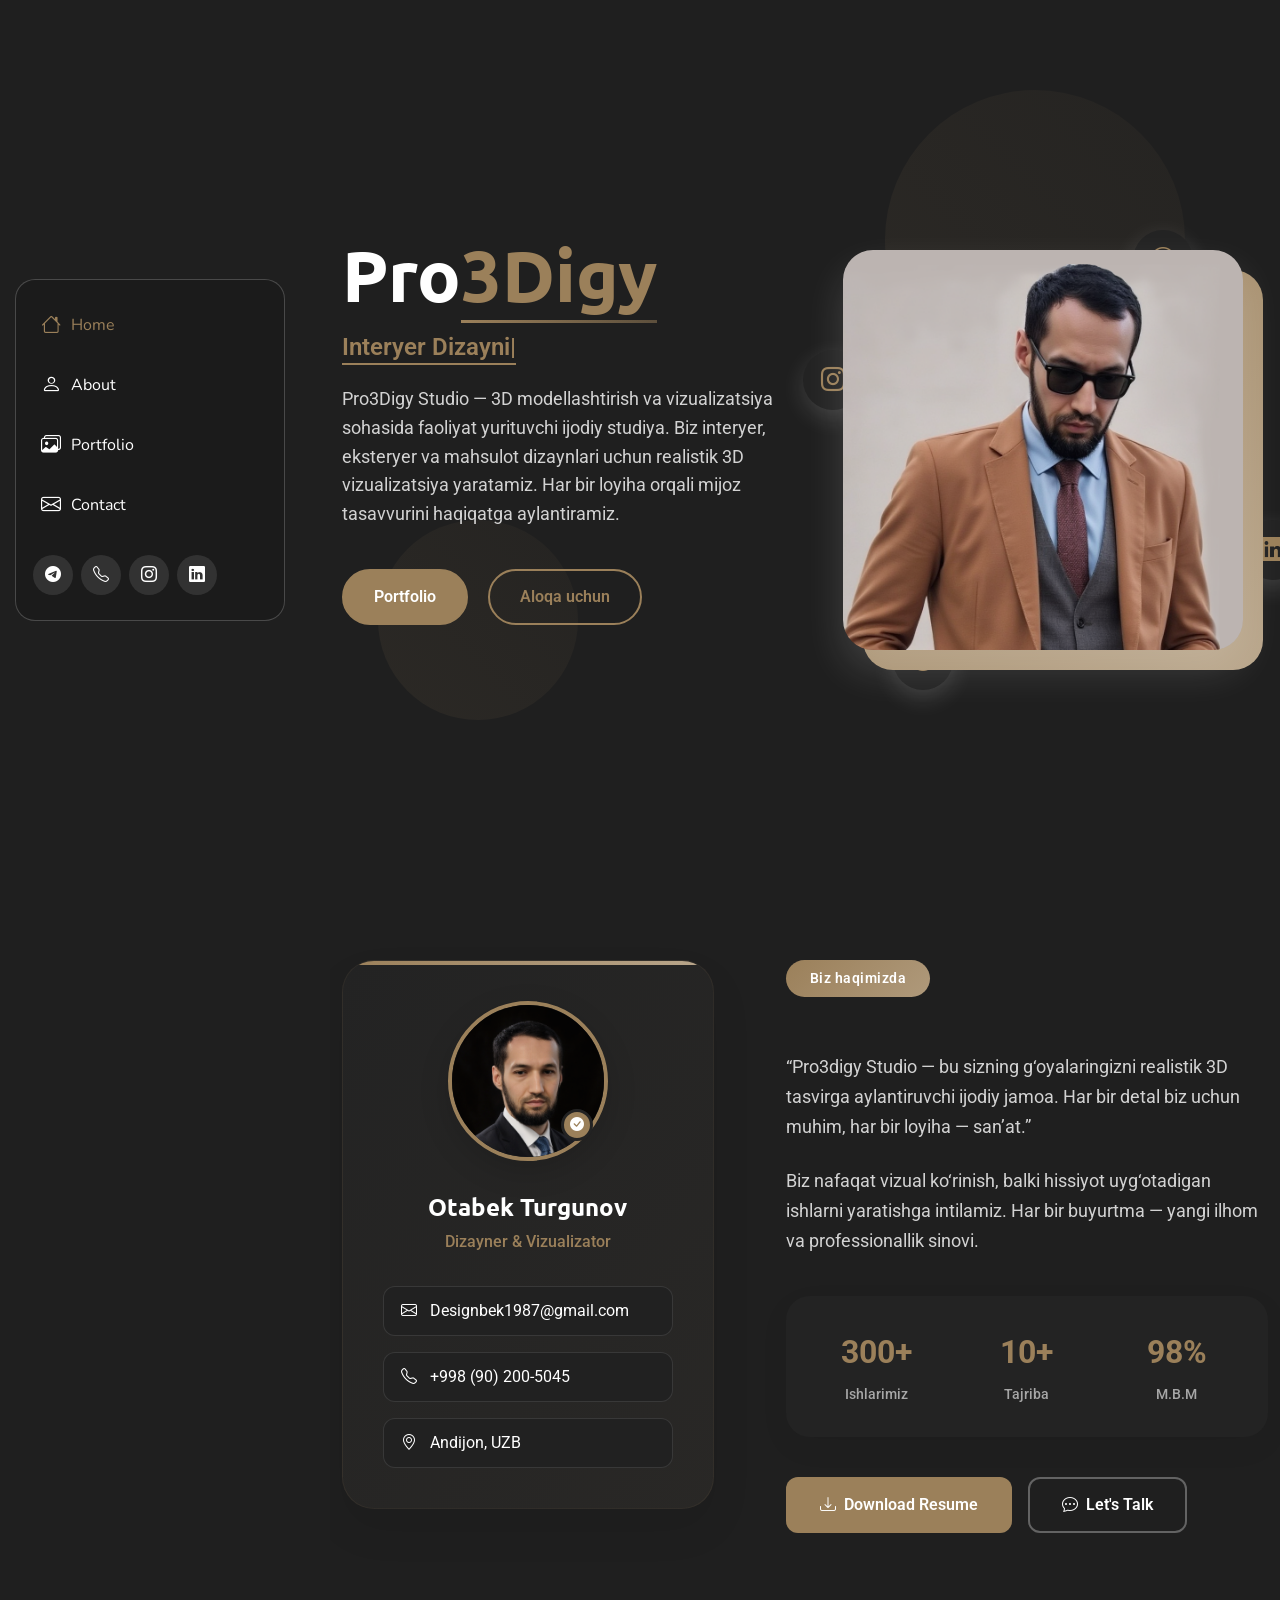
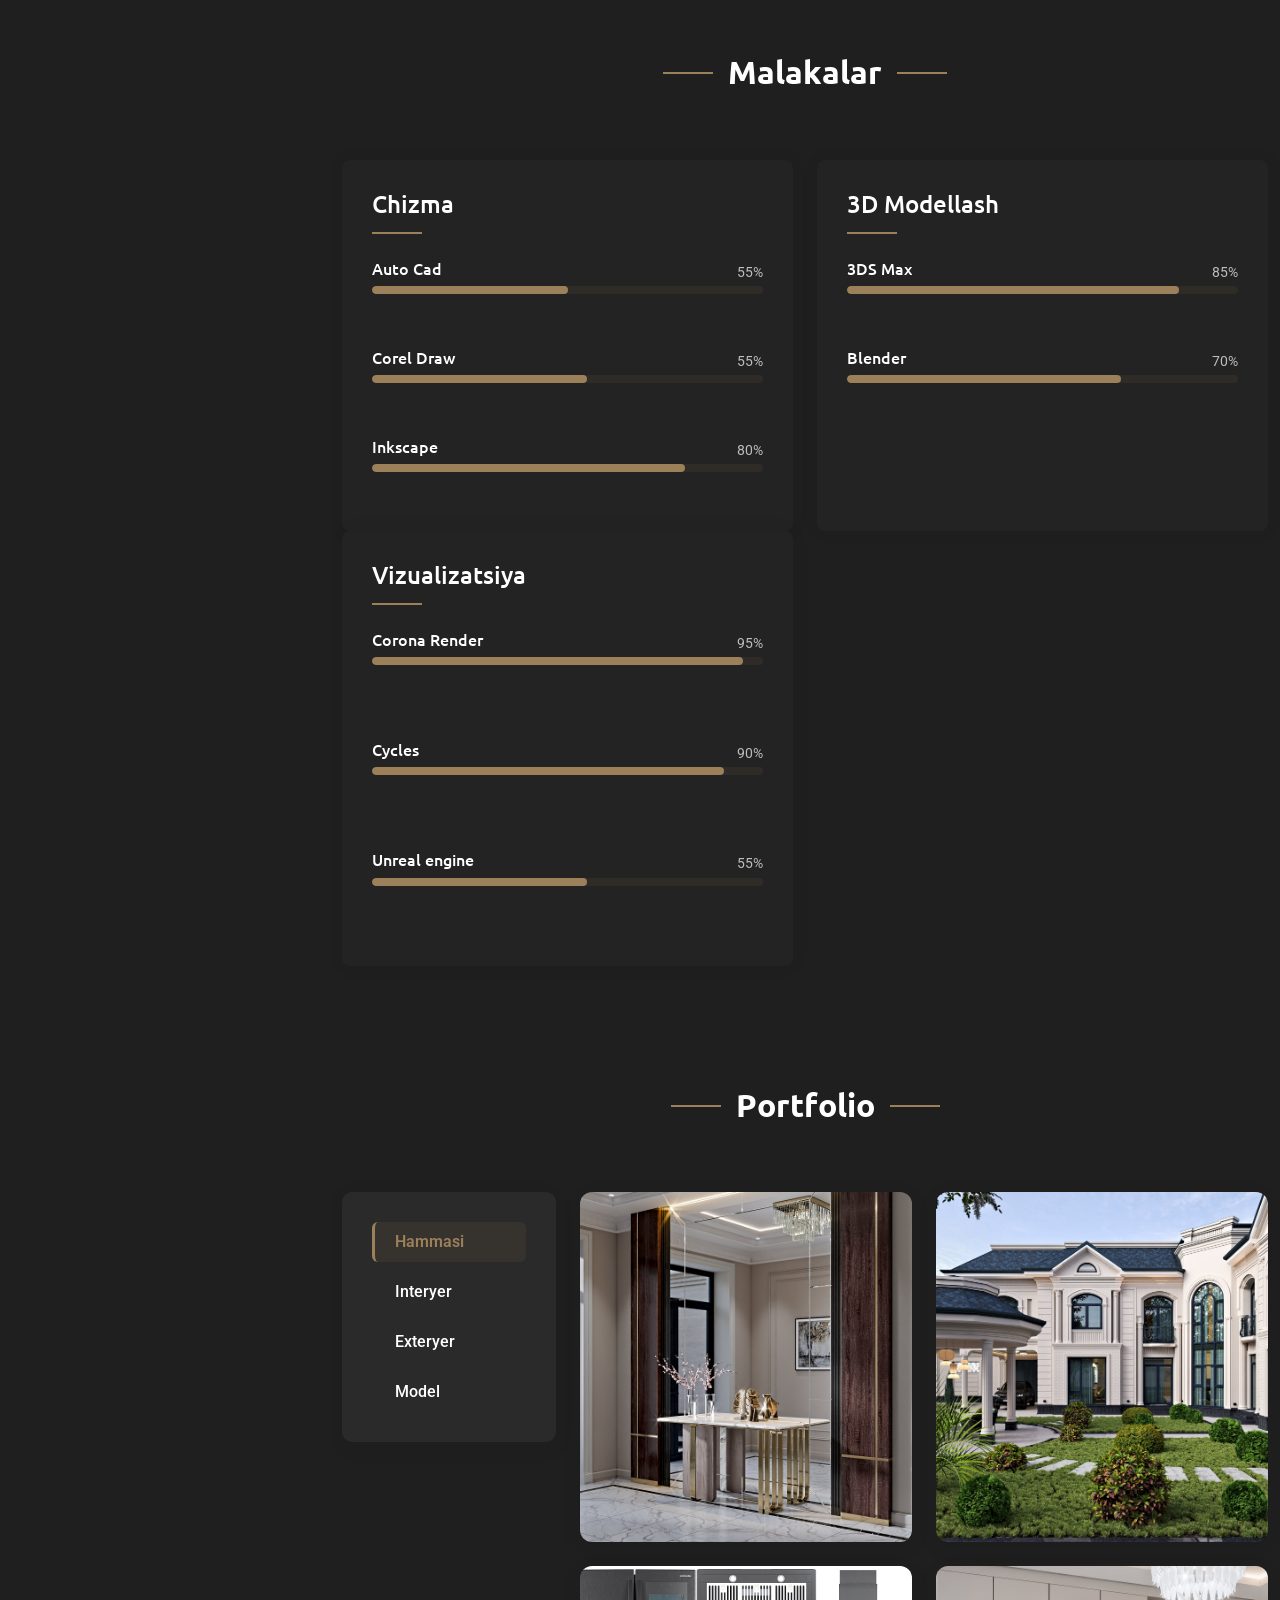
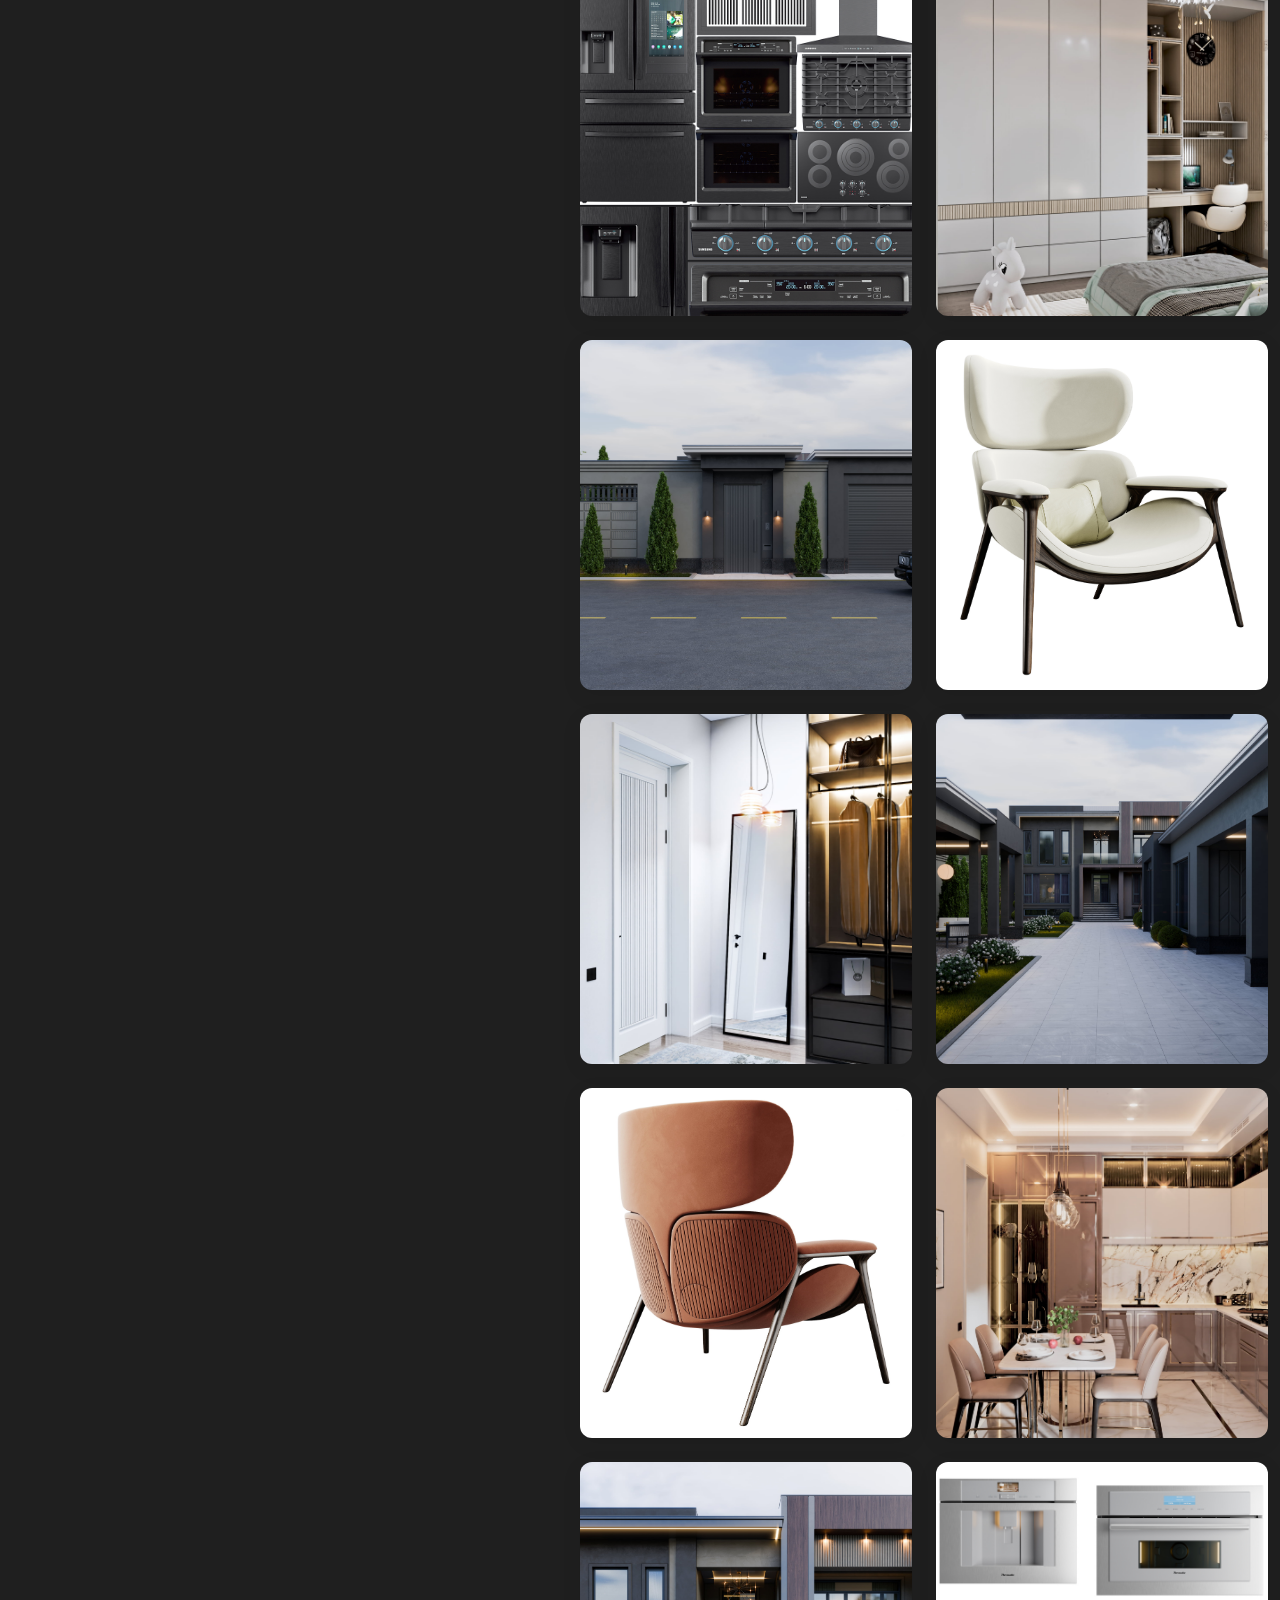
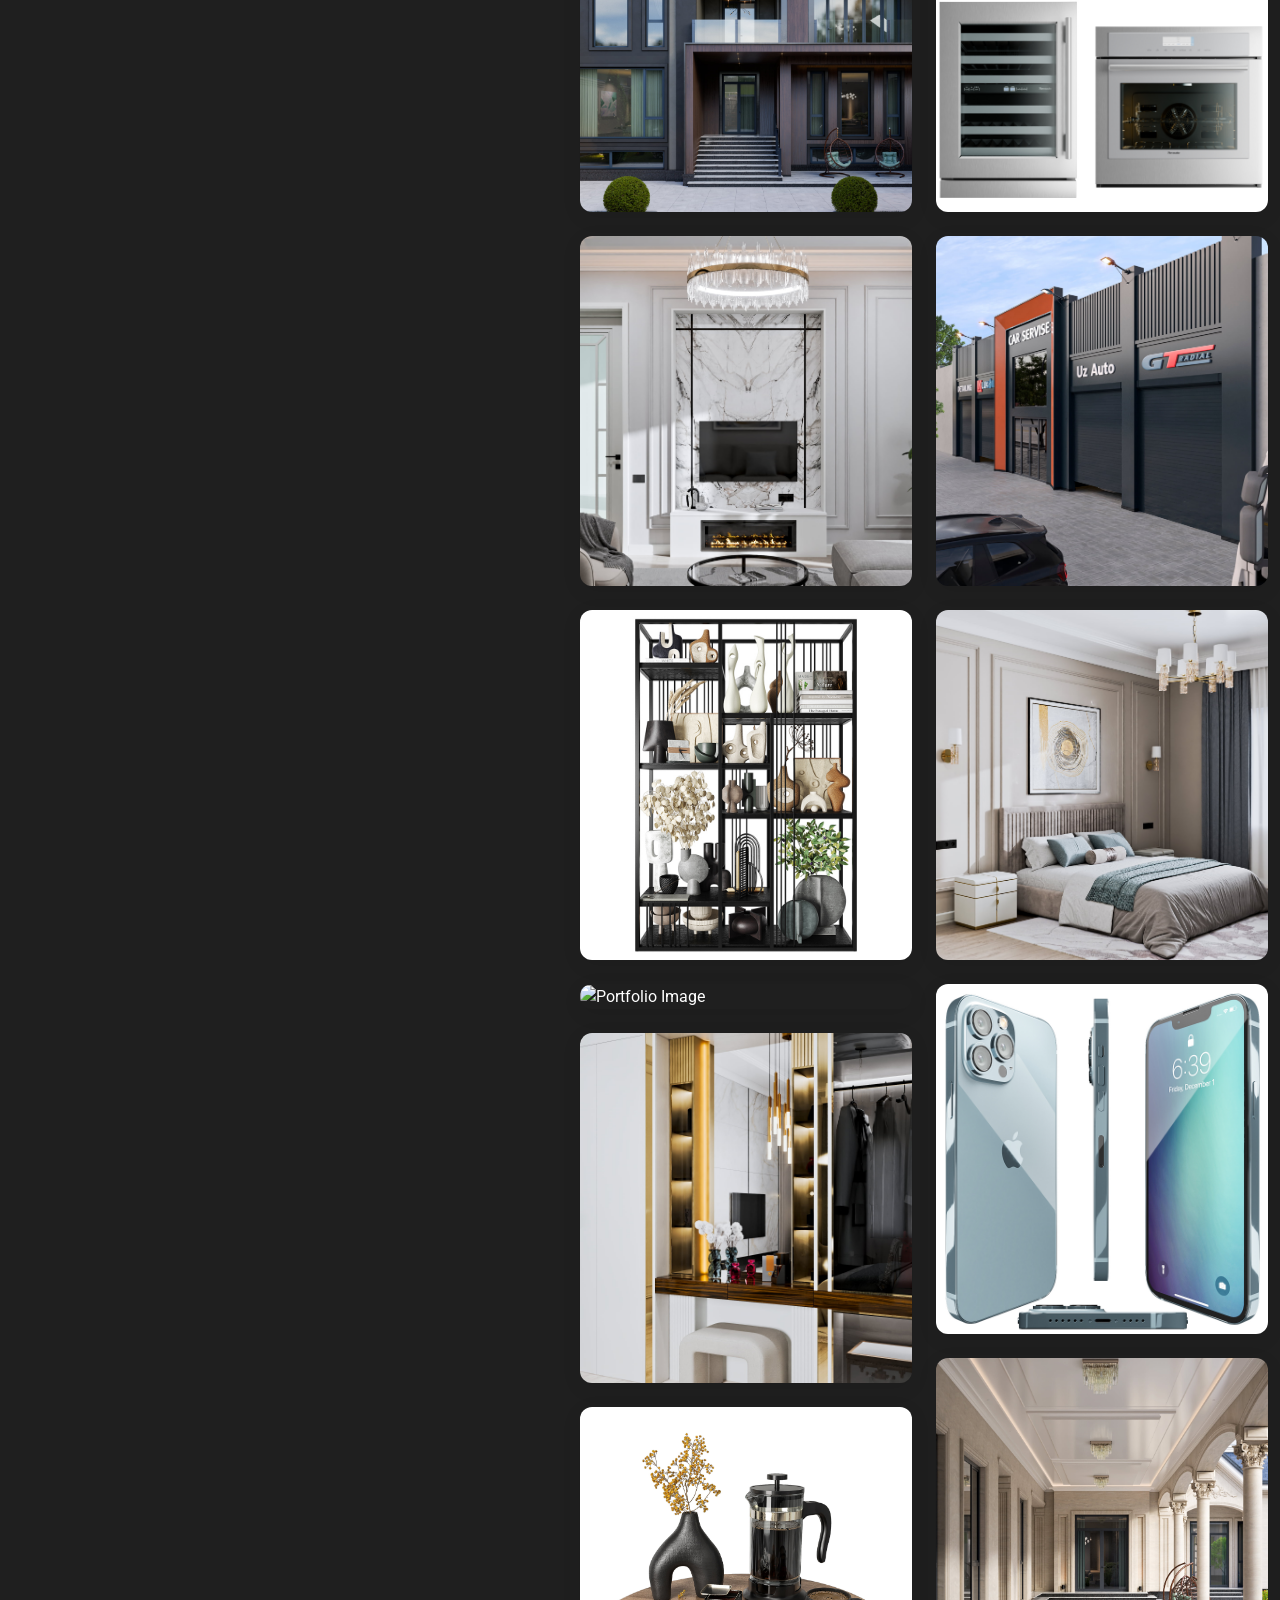
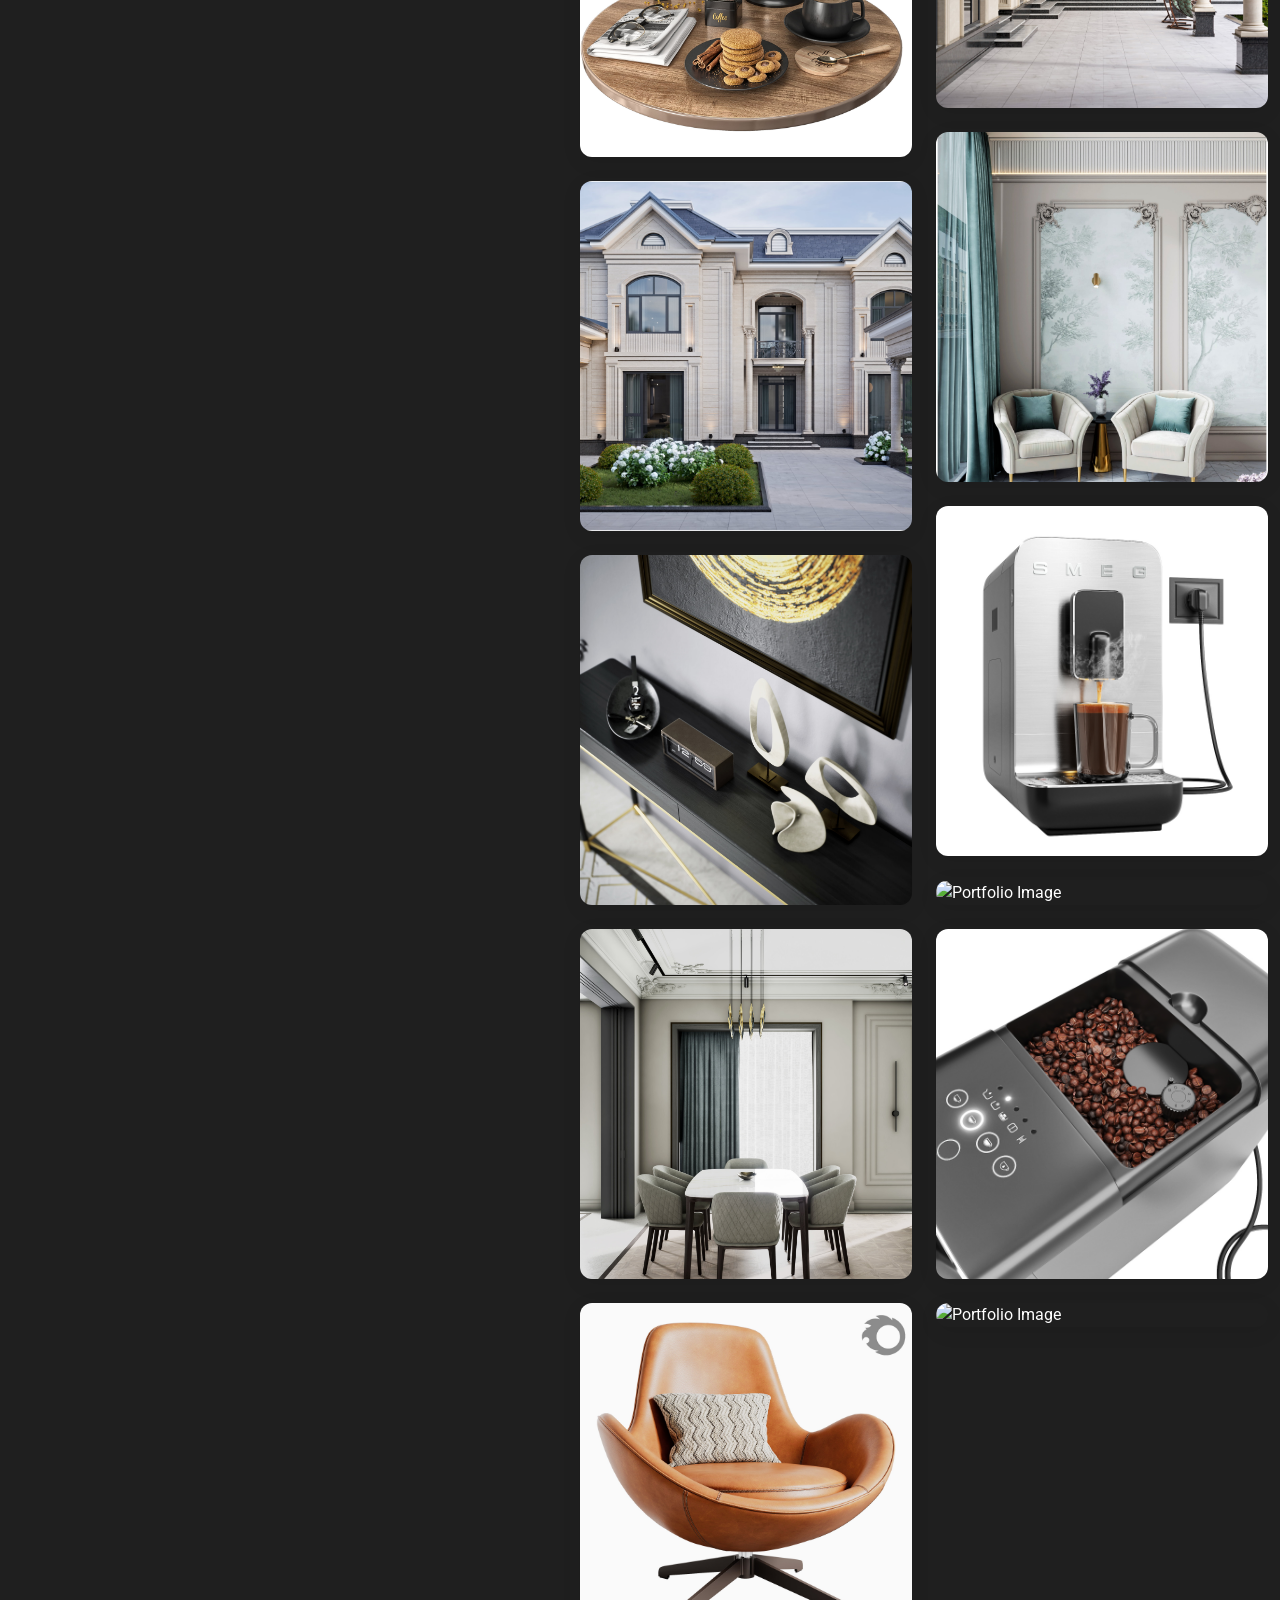
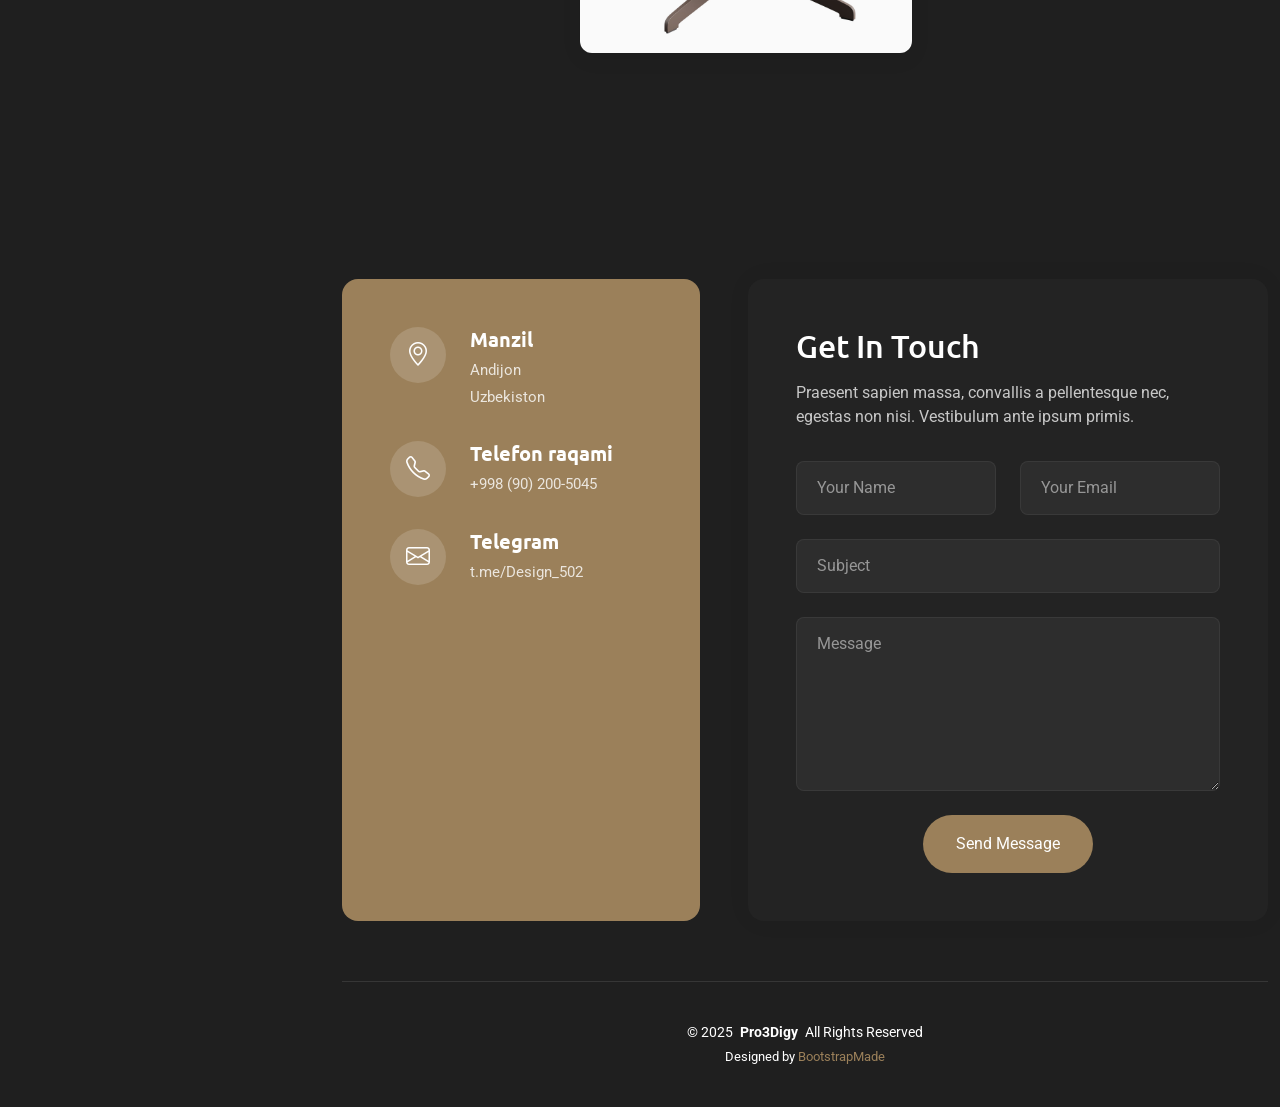
==== commit fe6e8bcc: "Update index.html" ====
--- a/index.html
+++ b/index.html
@@ -302,10 +302,10 @@
                 <div class="skill-item">
                   <div class="d-flex justify-content-between align-items-center">
                     <h4>Unreal engine</h4>
-                    <span class="skill-percentage">65%</span>
+                    <span class="skill-percentage">55%</span>
                   </div>
                   <div class="progress">
-                    <div class="progress-bar" role="progressbar" aria-valuenow="65" aria-valuemin="0" aria-valuemax="100"></div>
+                    <div class="progress-bar" role="progressbar" aria-valuenow="55" aria-valuemin="0" aria-valuemax="100"></div>
                   </div>
                   <div class="skill-tooltip">Tayyor bolgan modelni real ko'rinishga va video shakliga keltirish uchun (tekin dastur)</div>
                 </div>
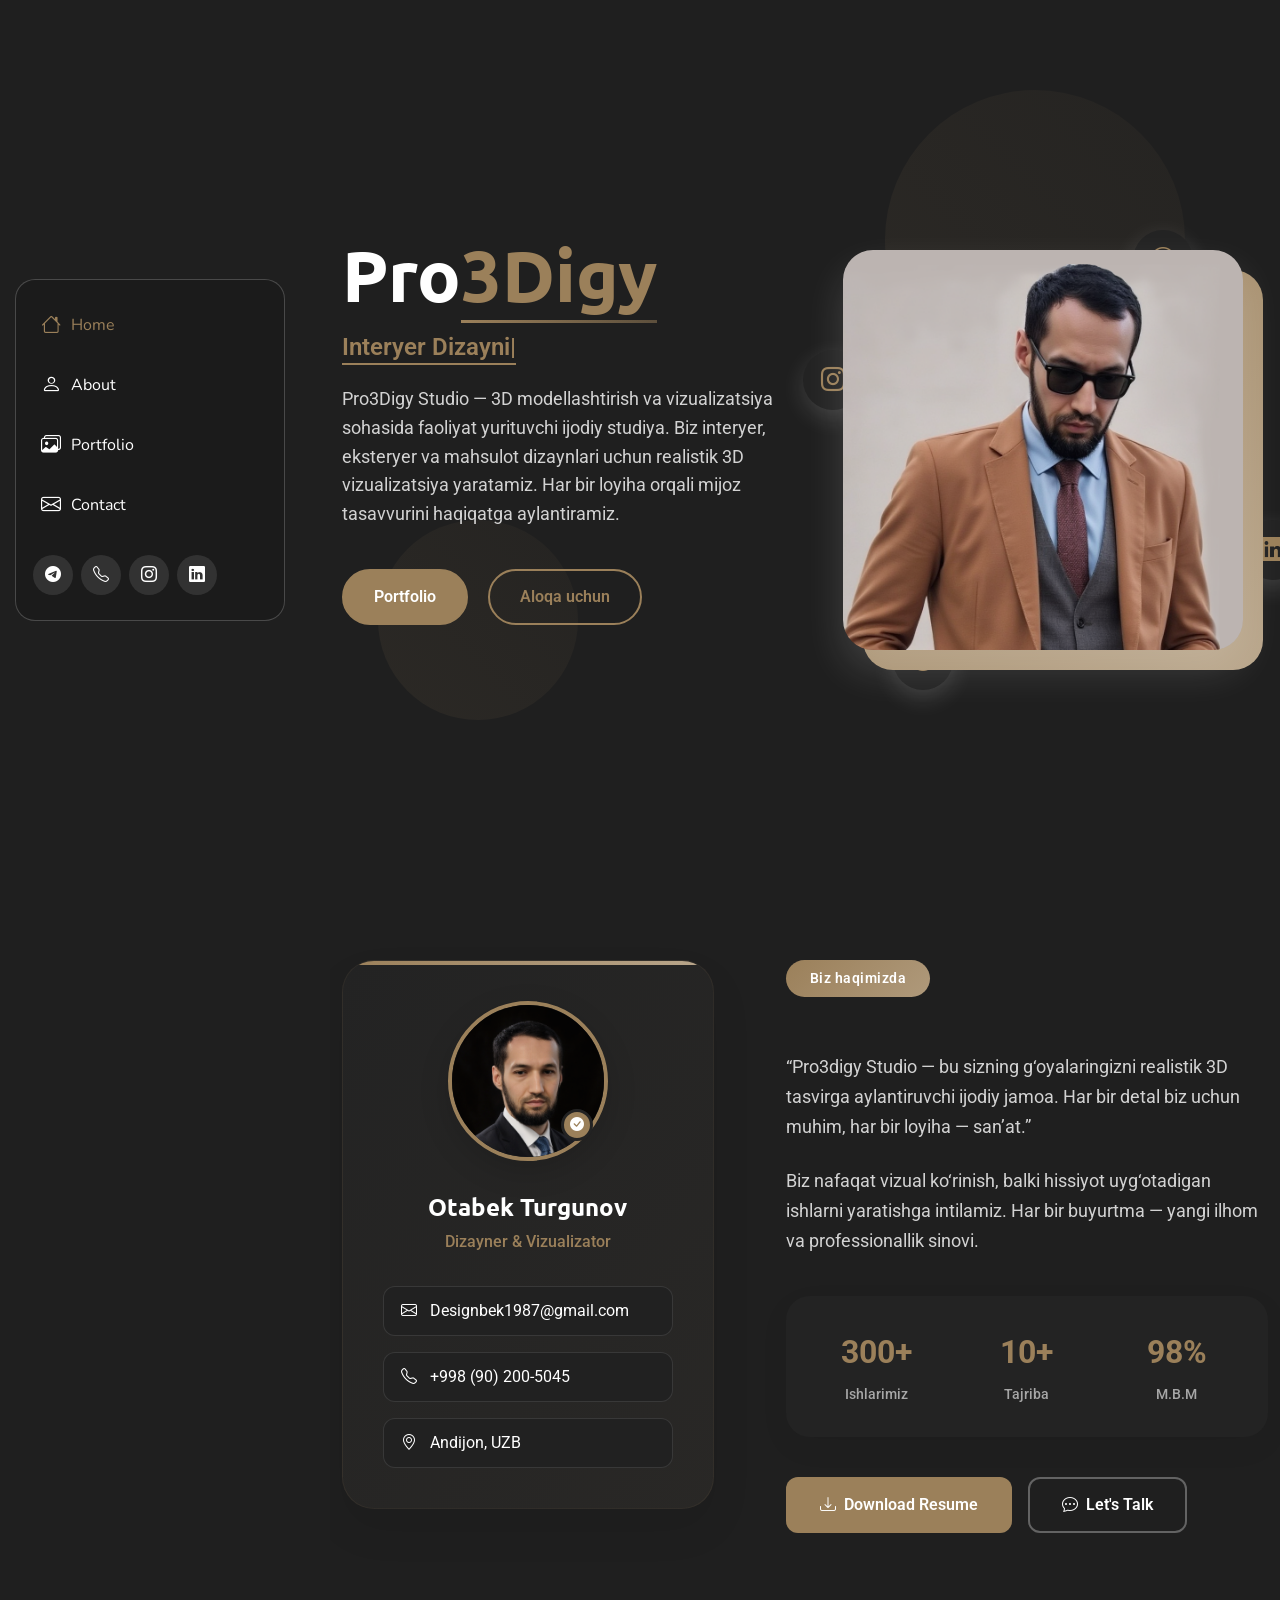
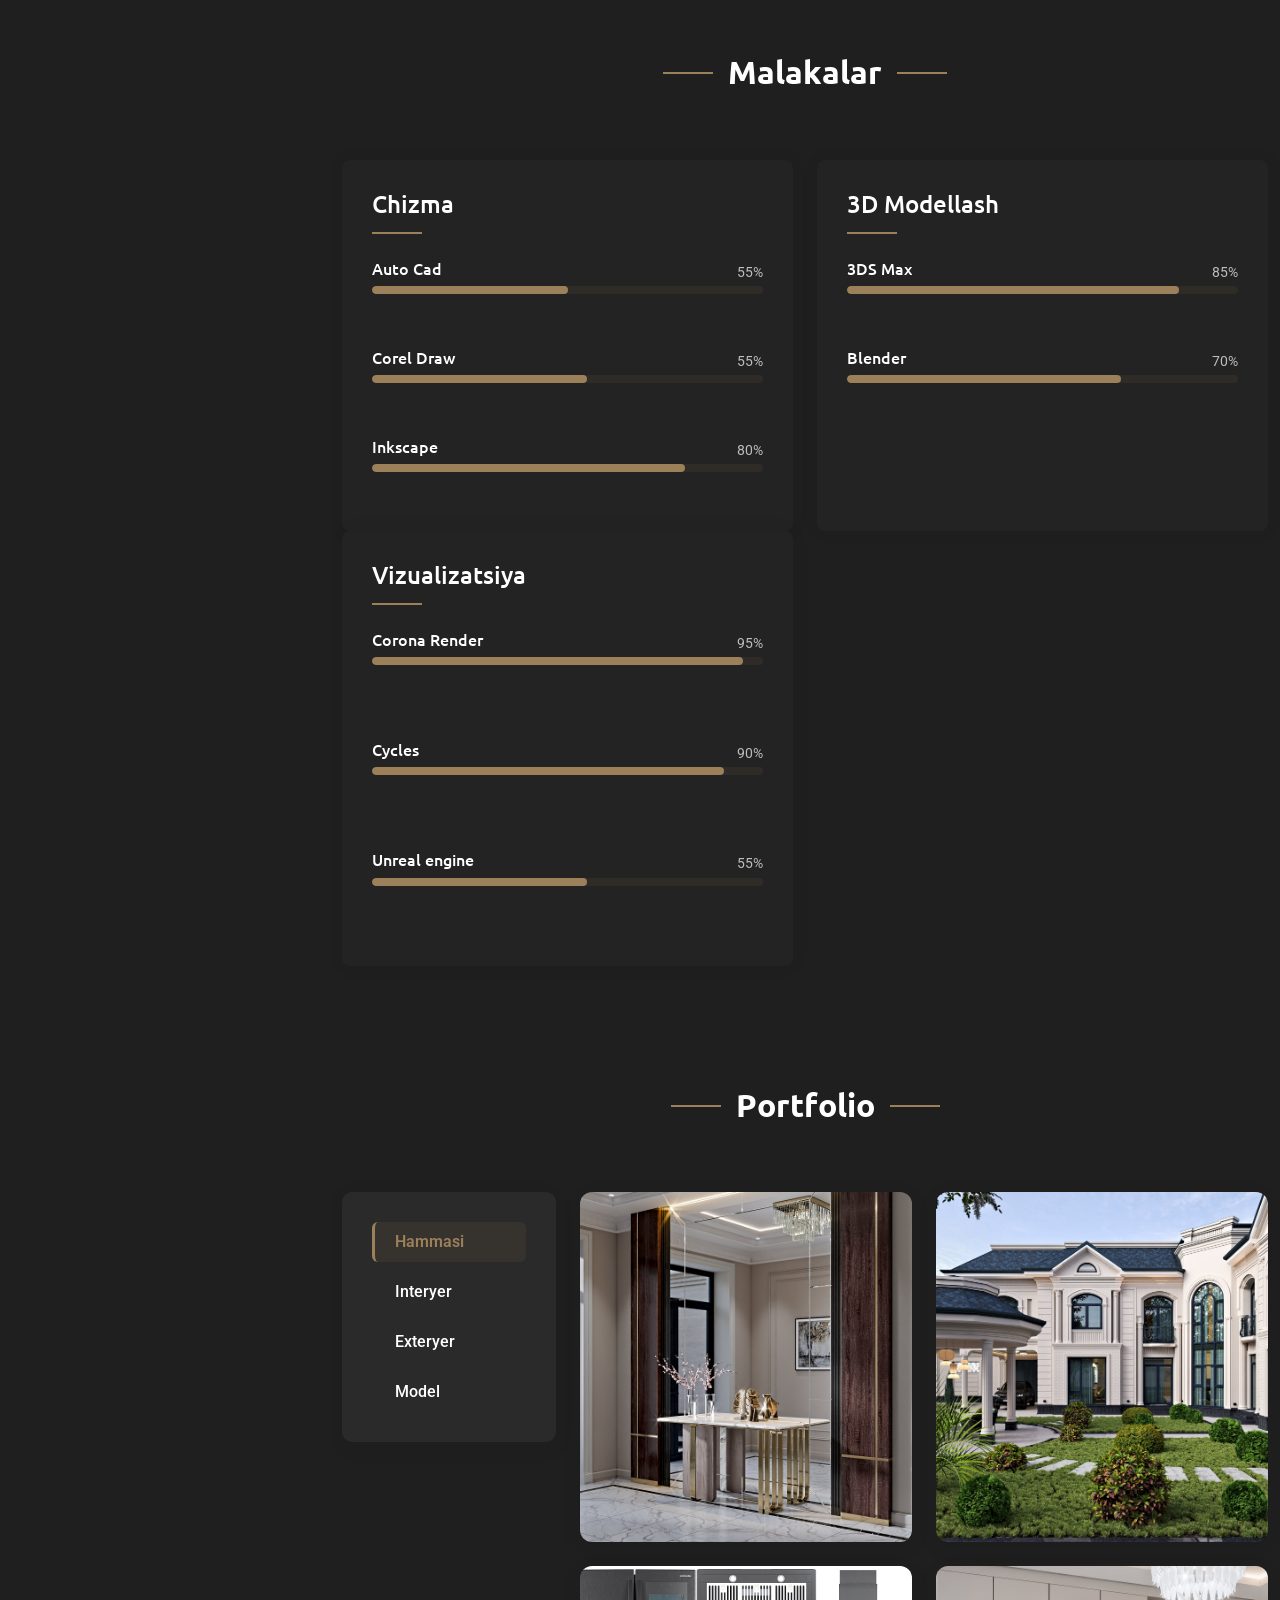
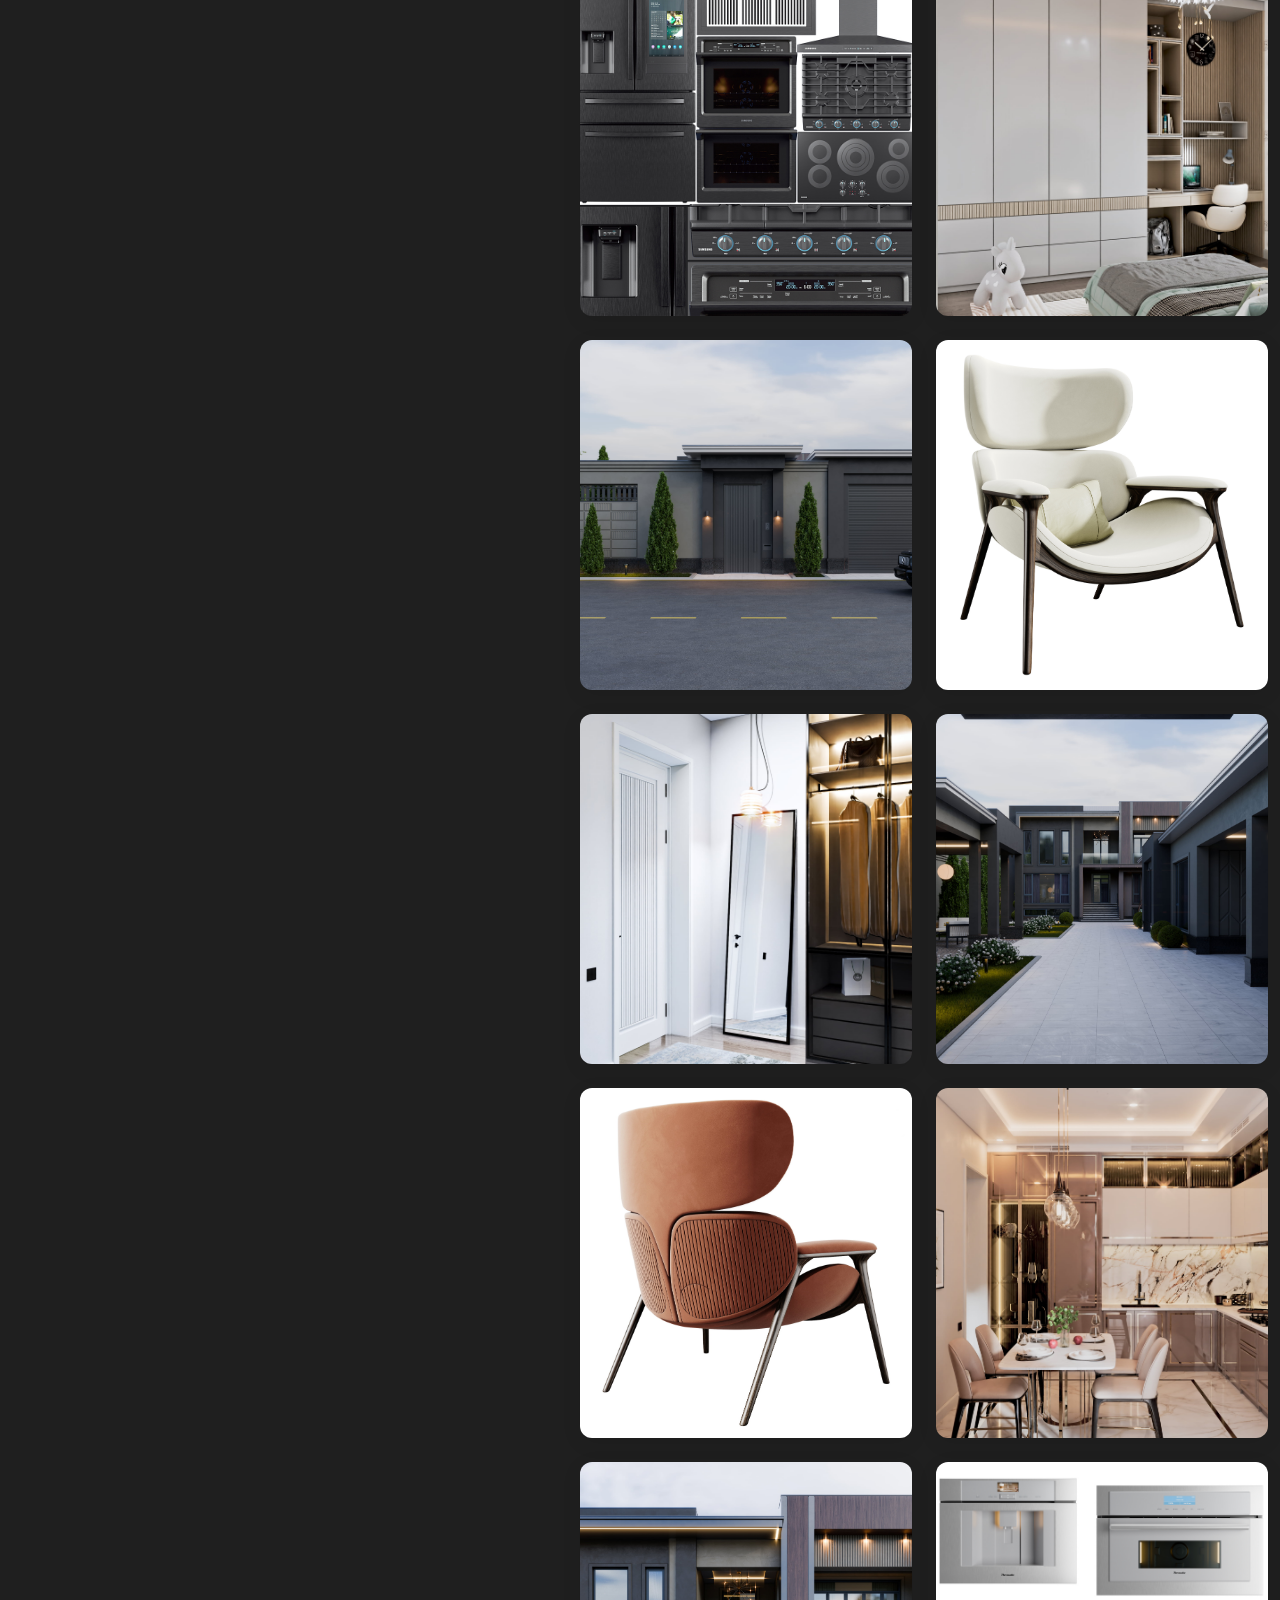
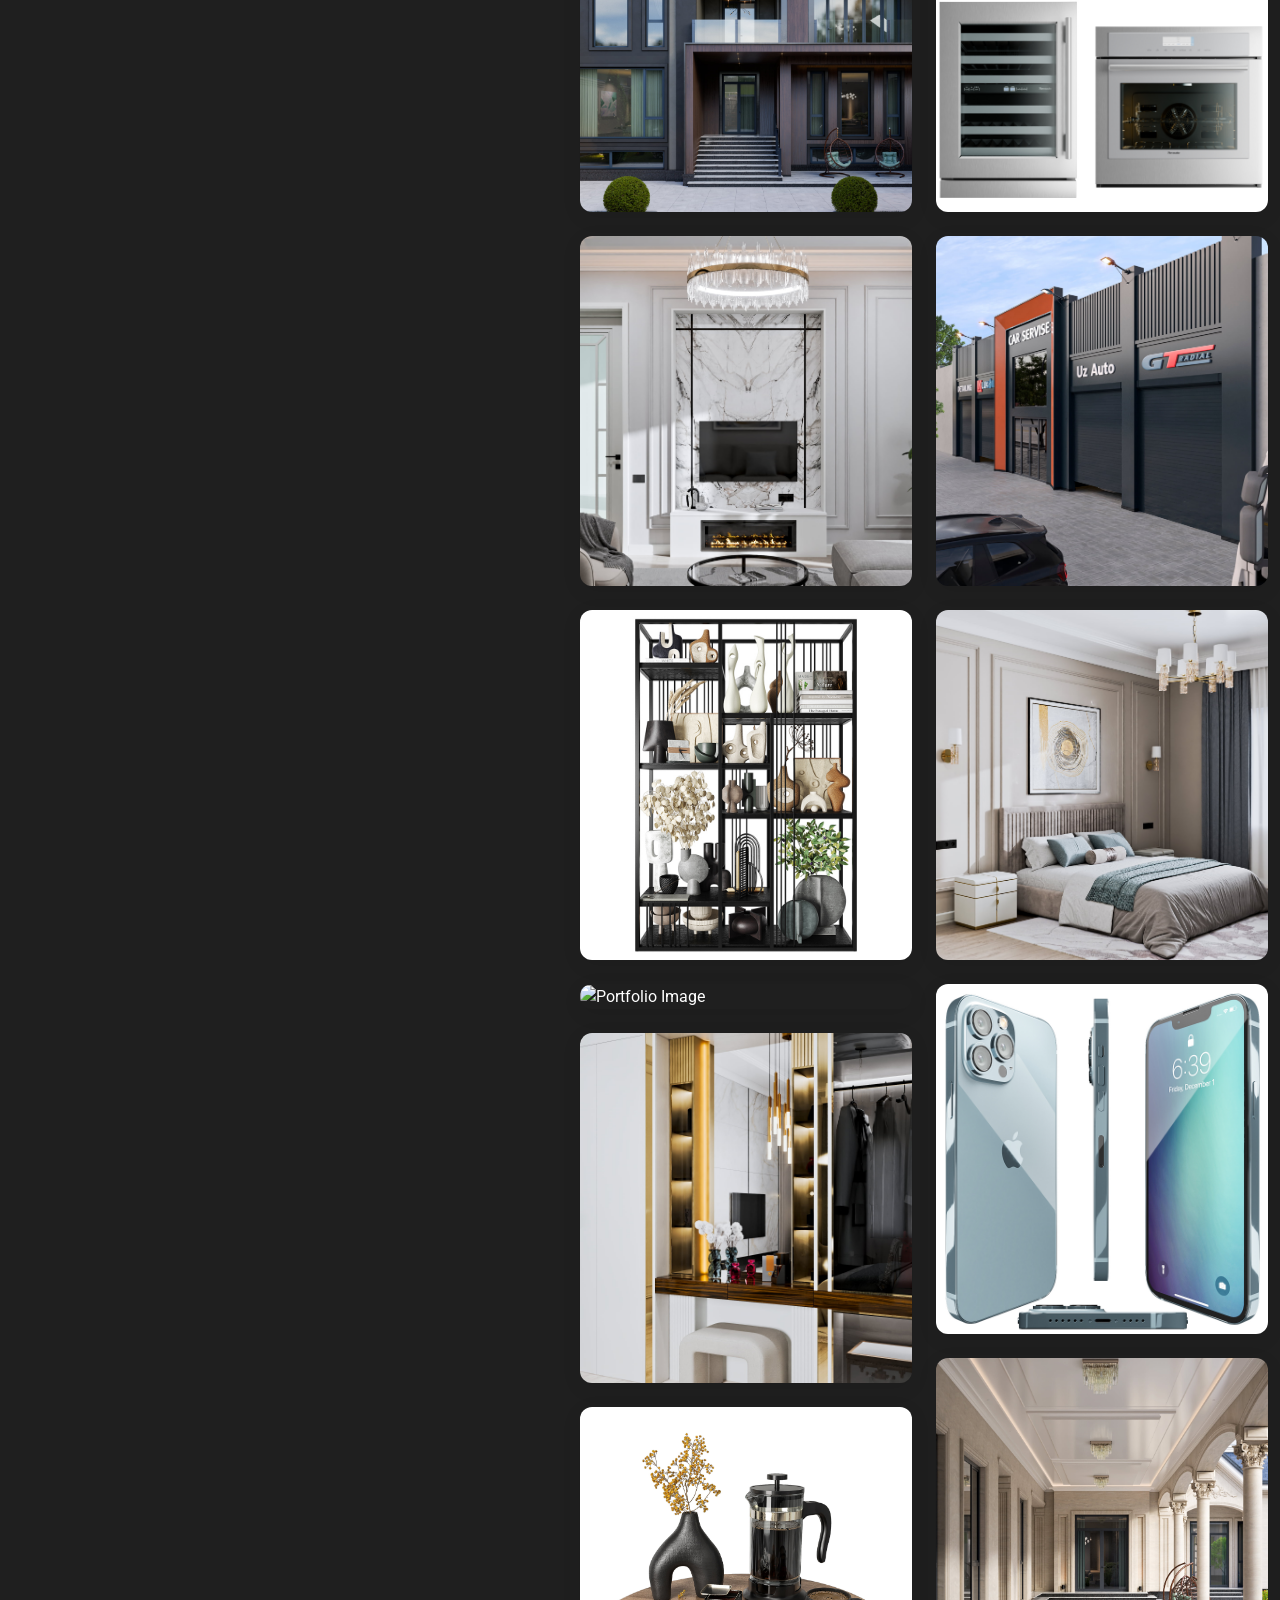
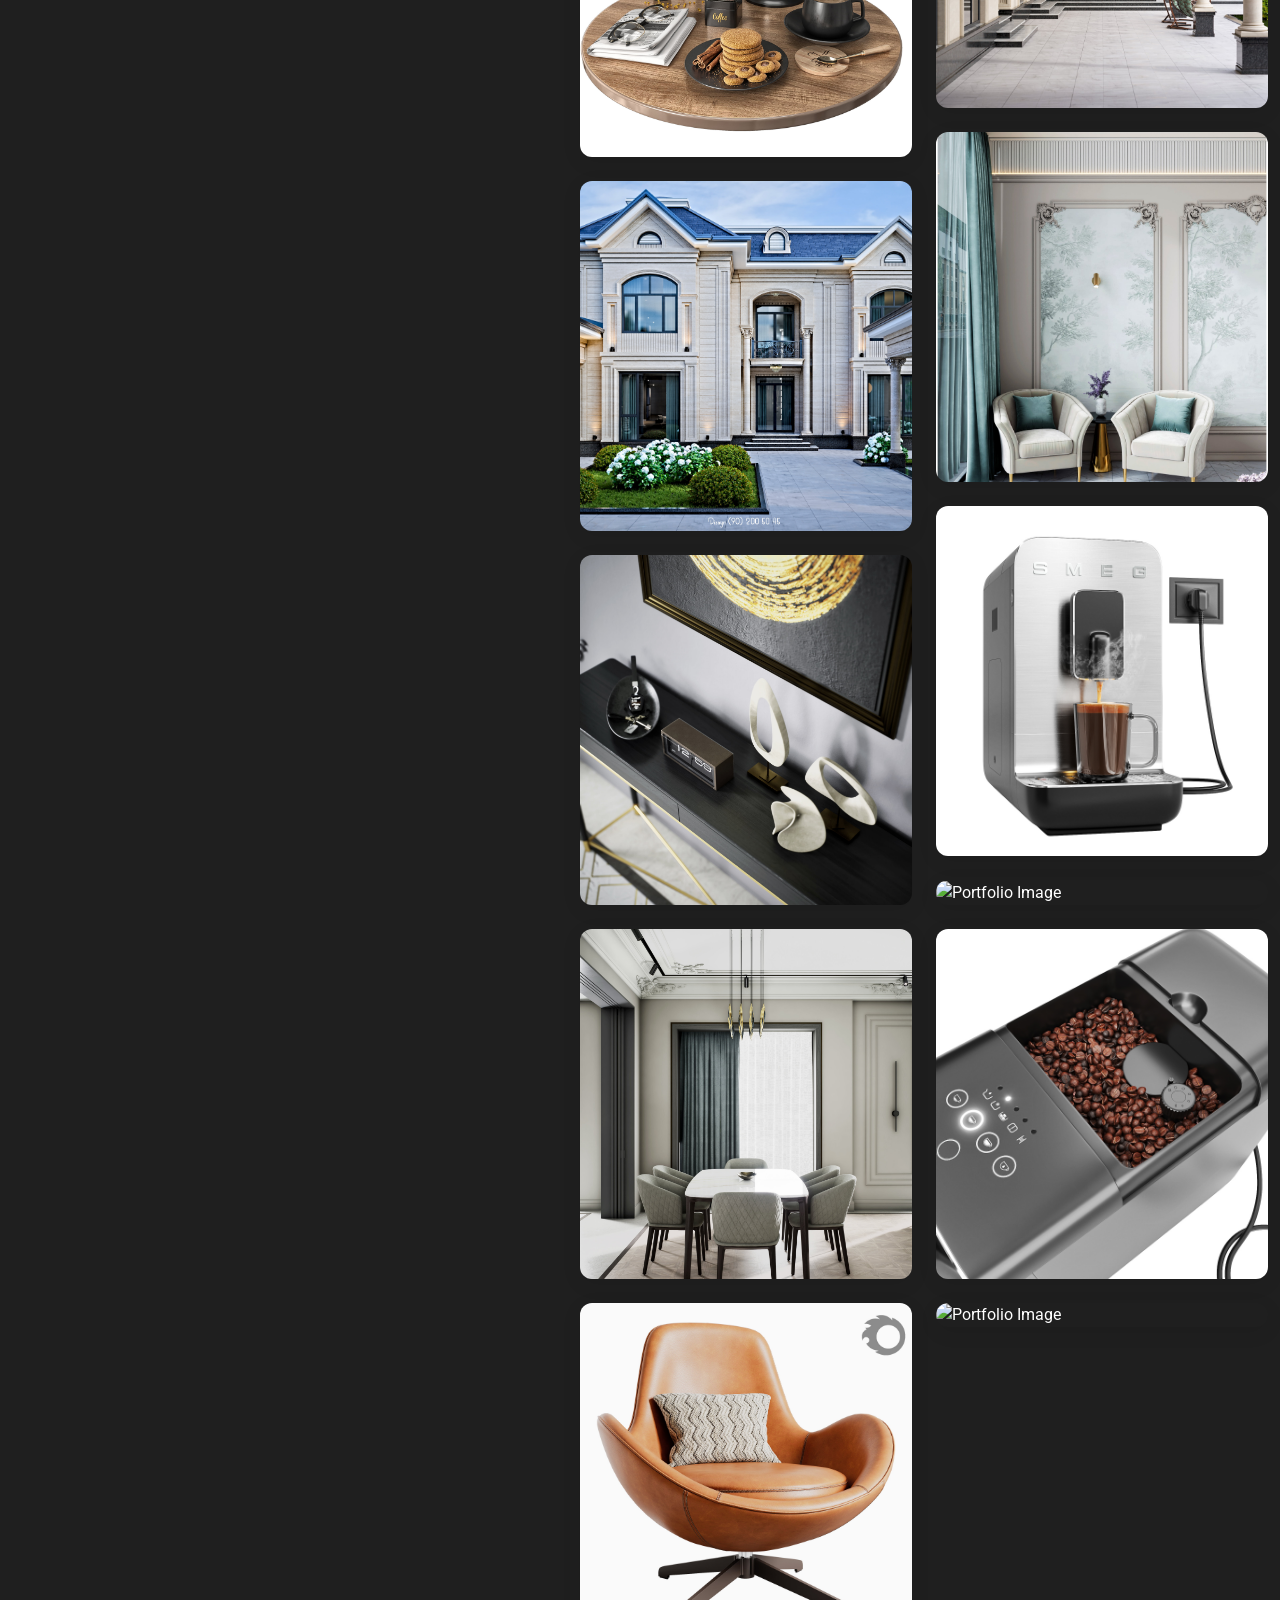
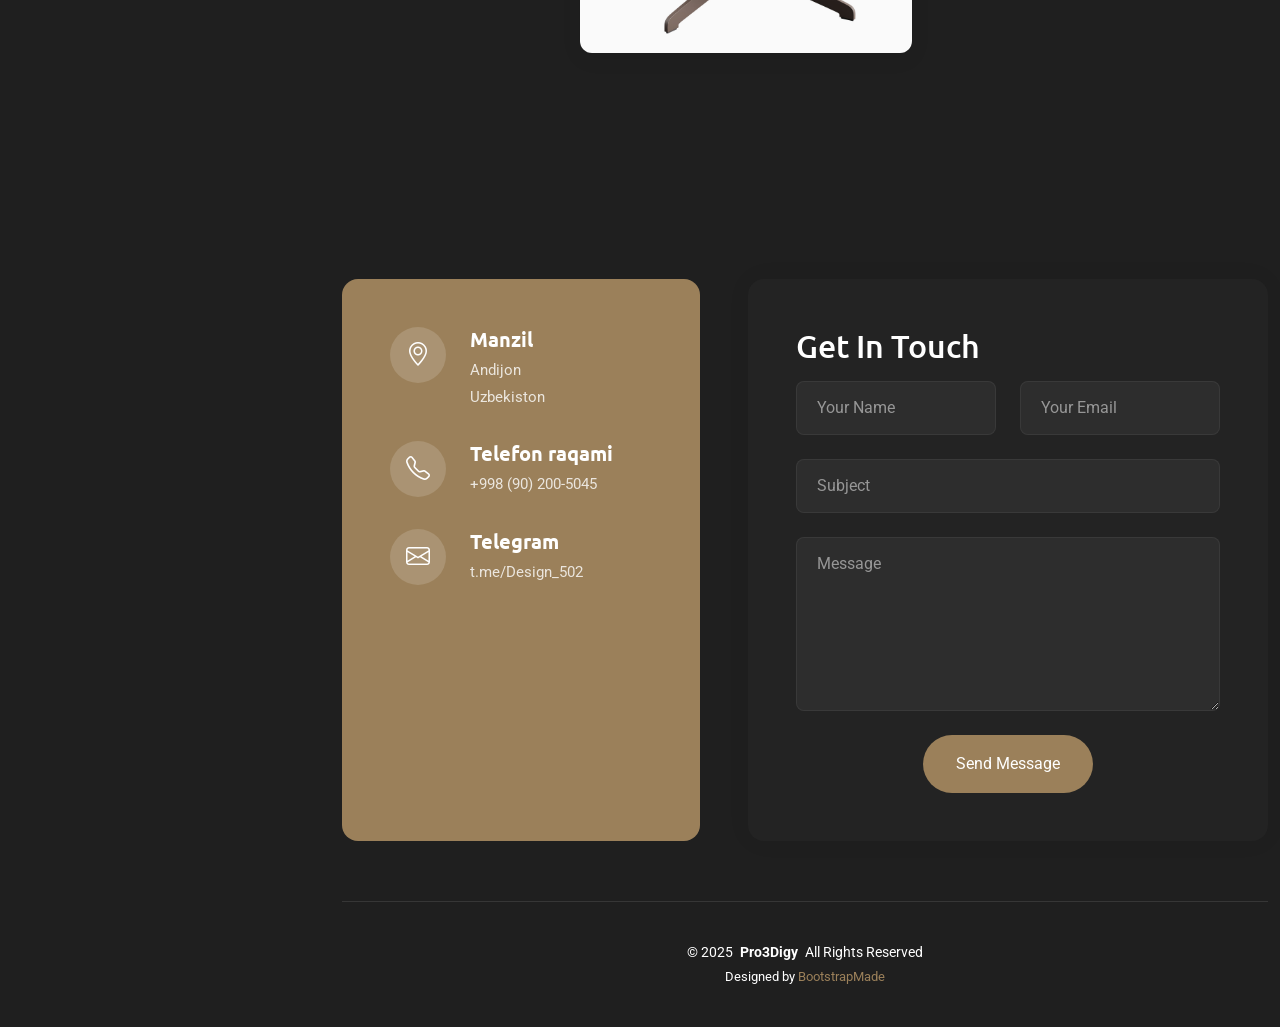
==== commit a87425a5: "change image" ====
--- a/index.html
+++ b/index.html
@@ -833,7 +833,6 @@
           <div class="col-lg-7"> <!--kerakmas-->
             <div class="contact-form">
               <h3>Get In Touch</h3>
-              <p>Praesent sapien massa, convallis a pellentesque nec, egestas non nisi. Vestibulum ante ipsum primis.</p>
 
               <form action="forms/contact.php" method="post" class="php-email-form">
                 <div class="row gy-4">
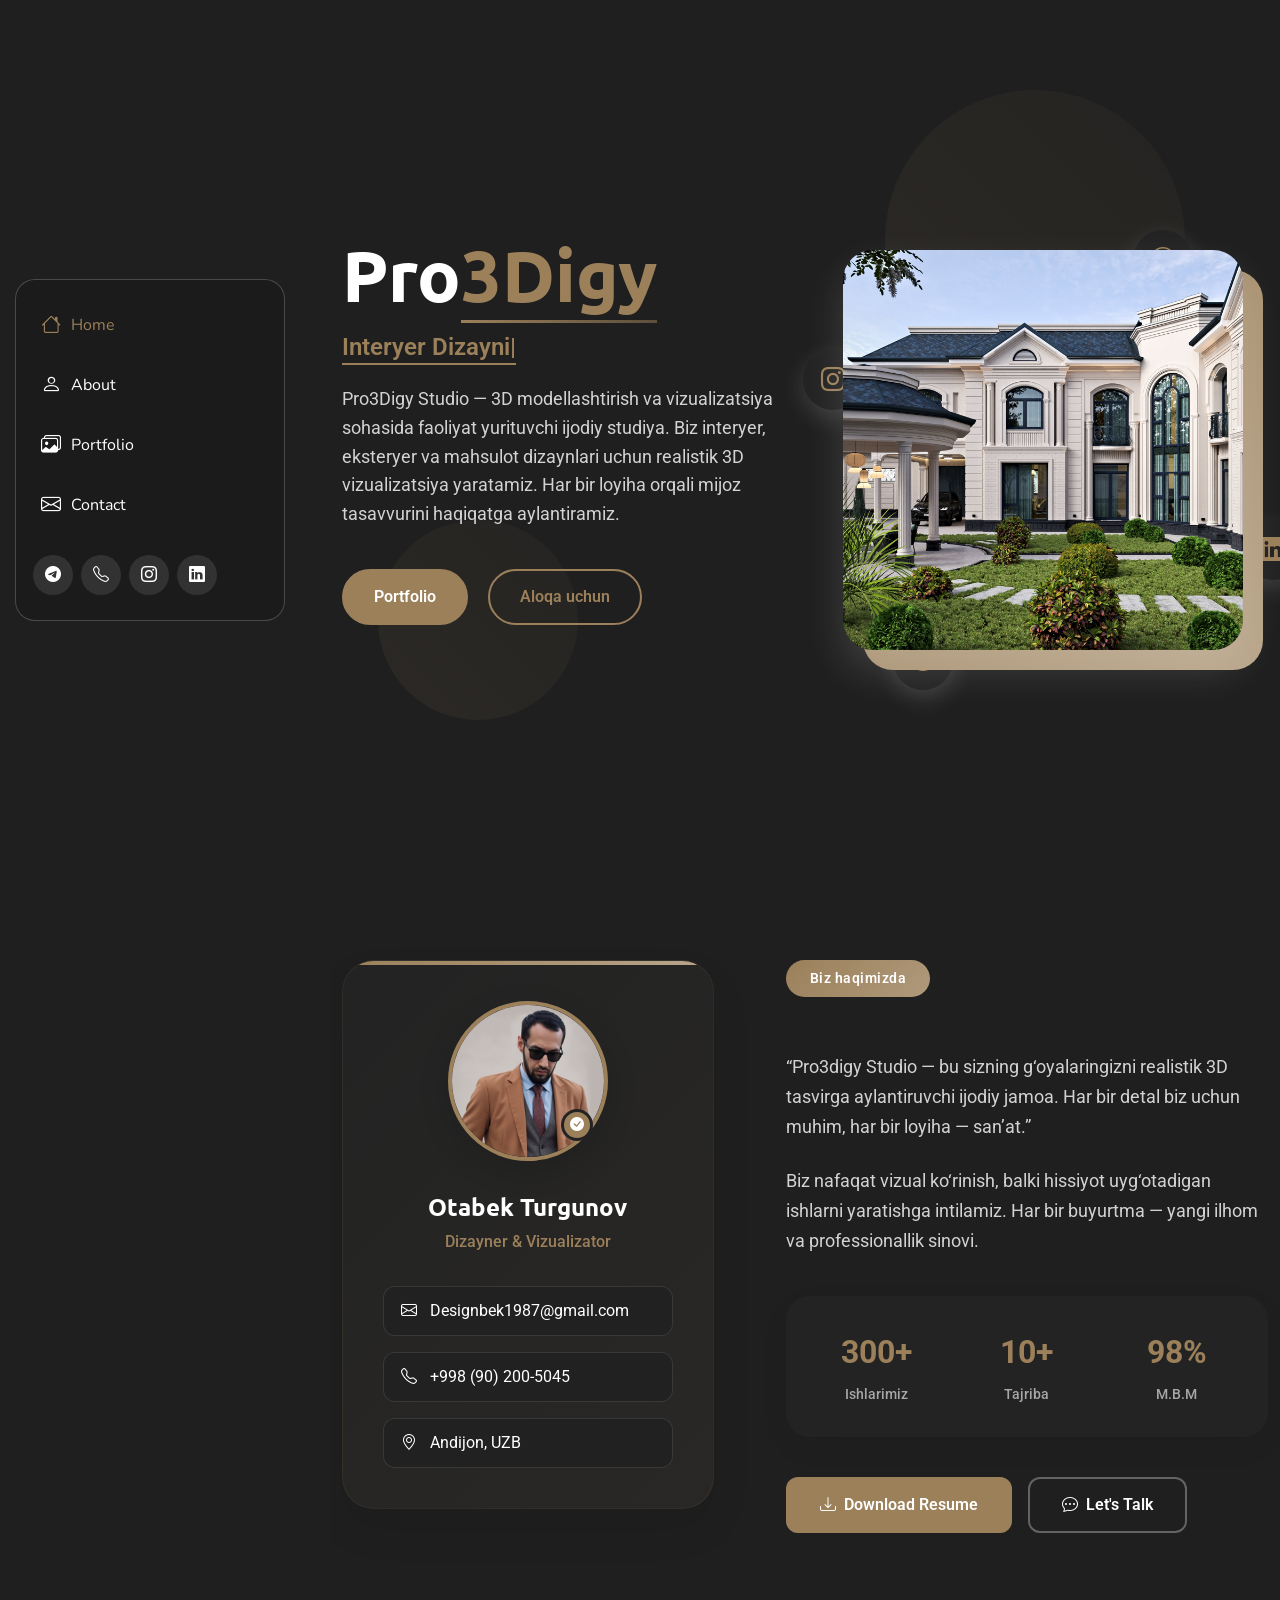
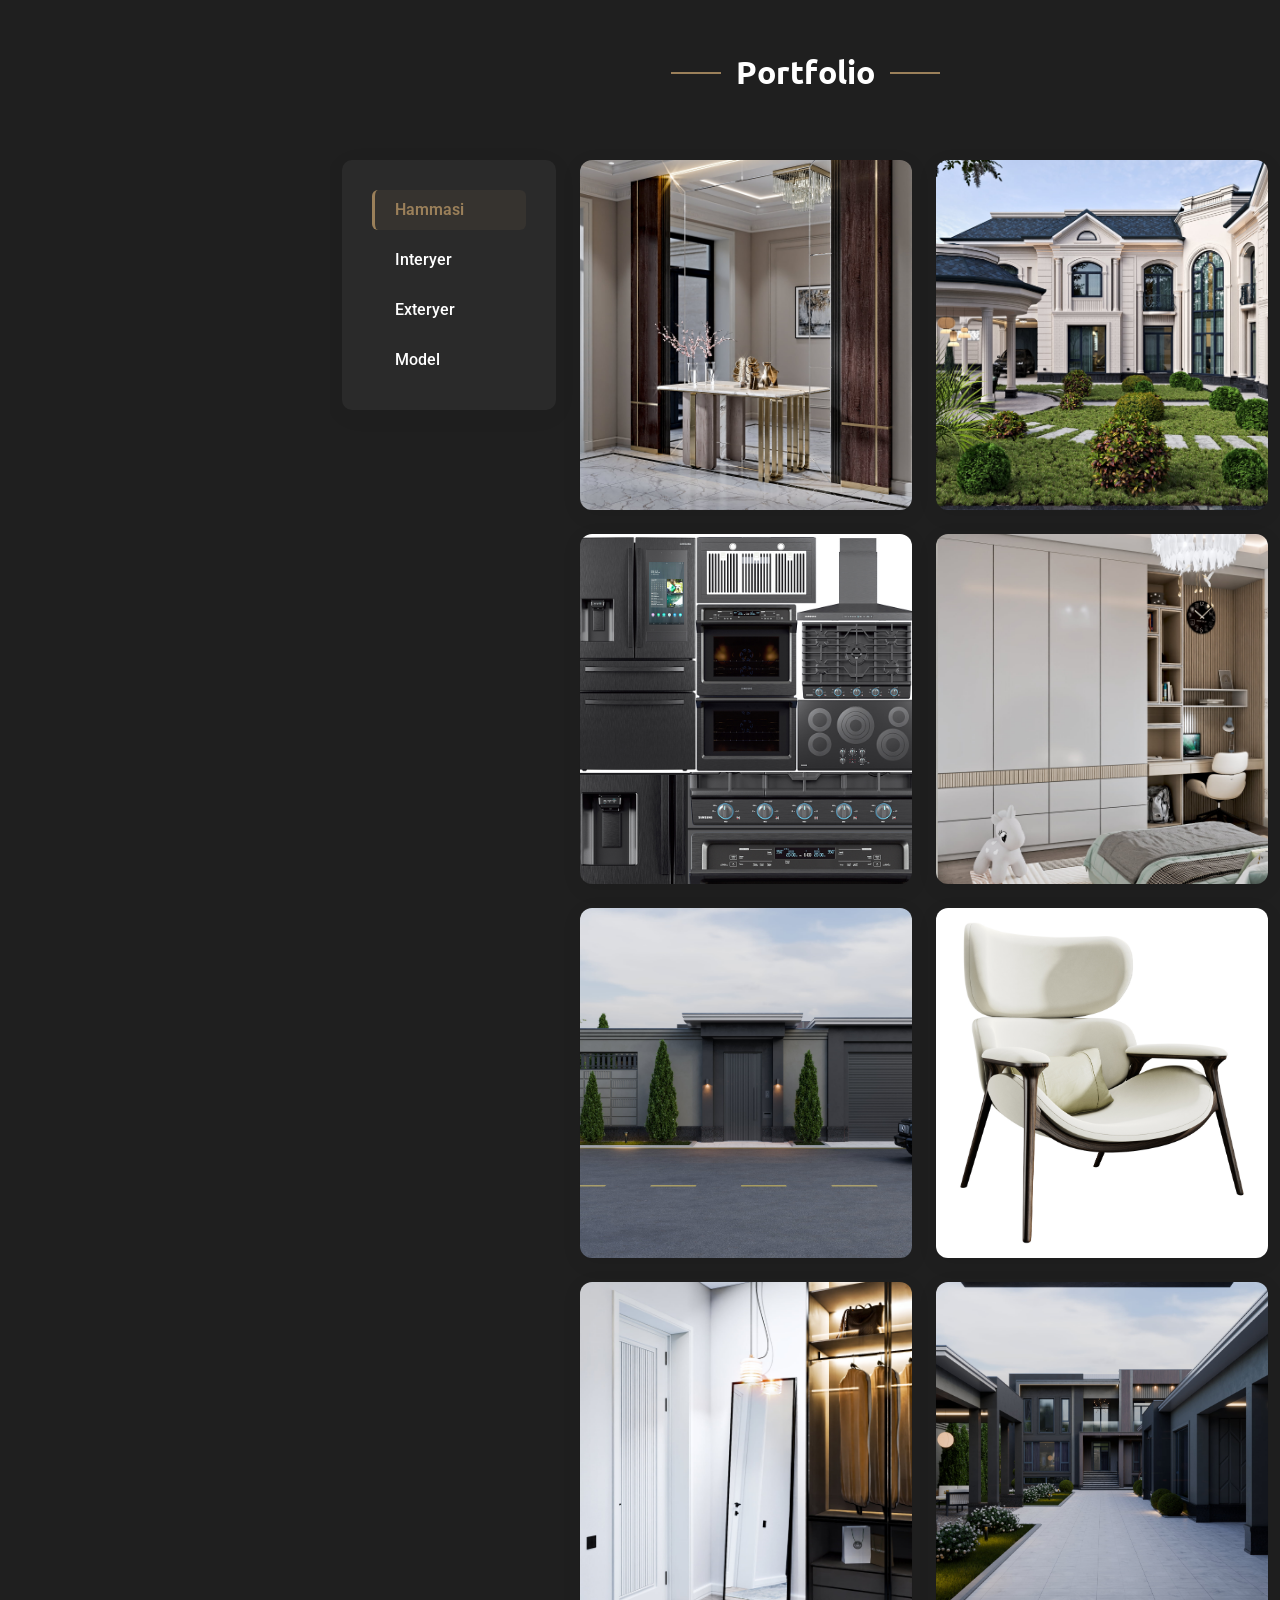
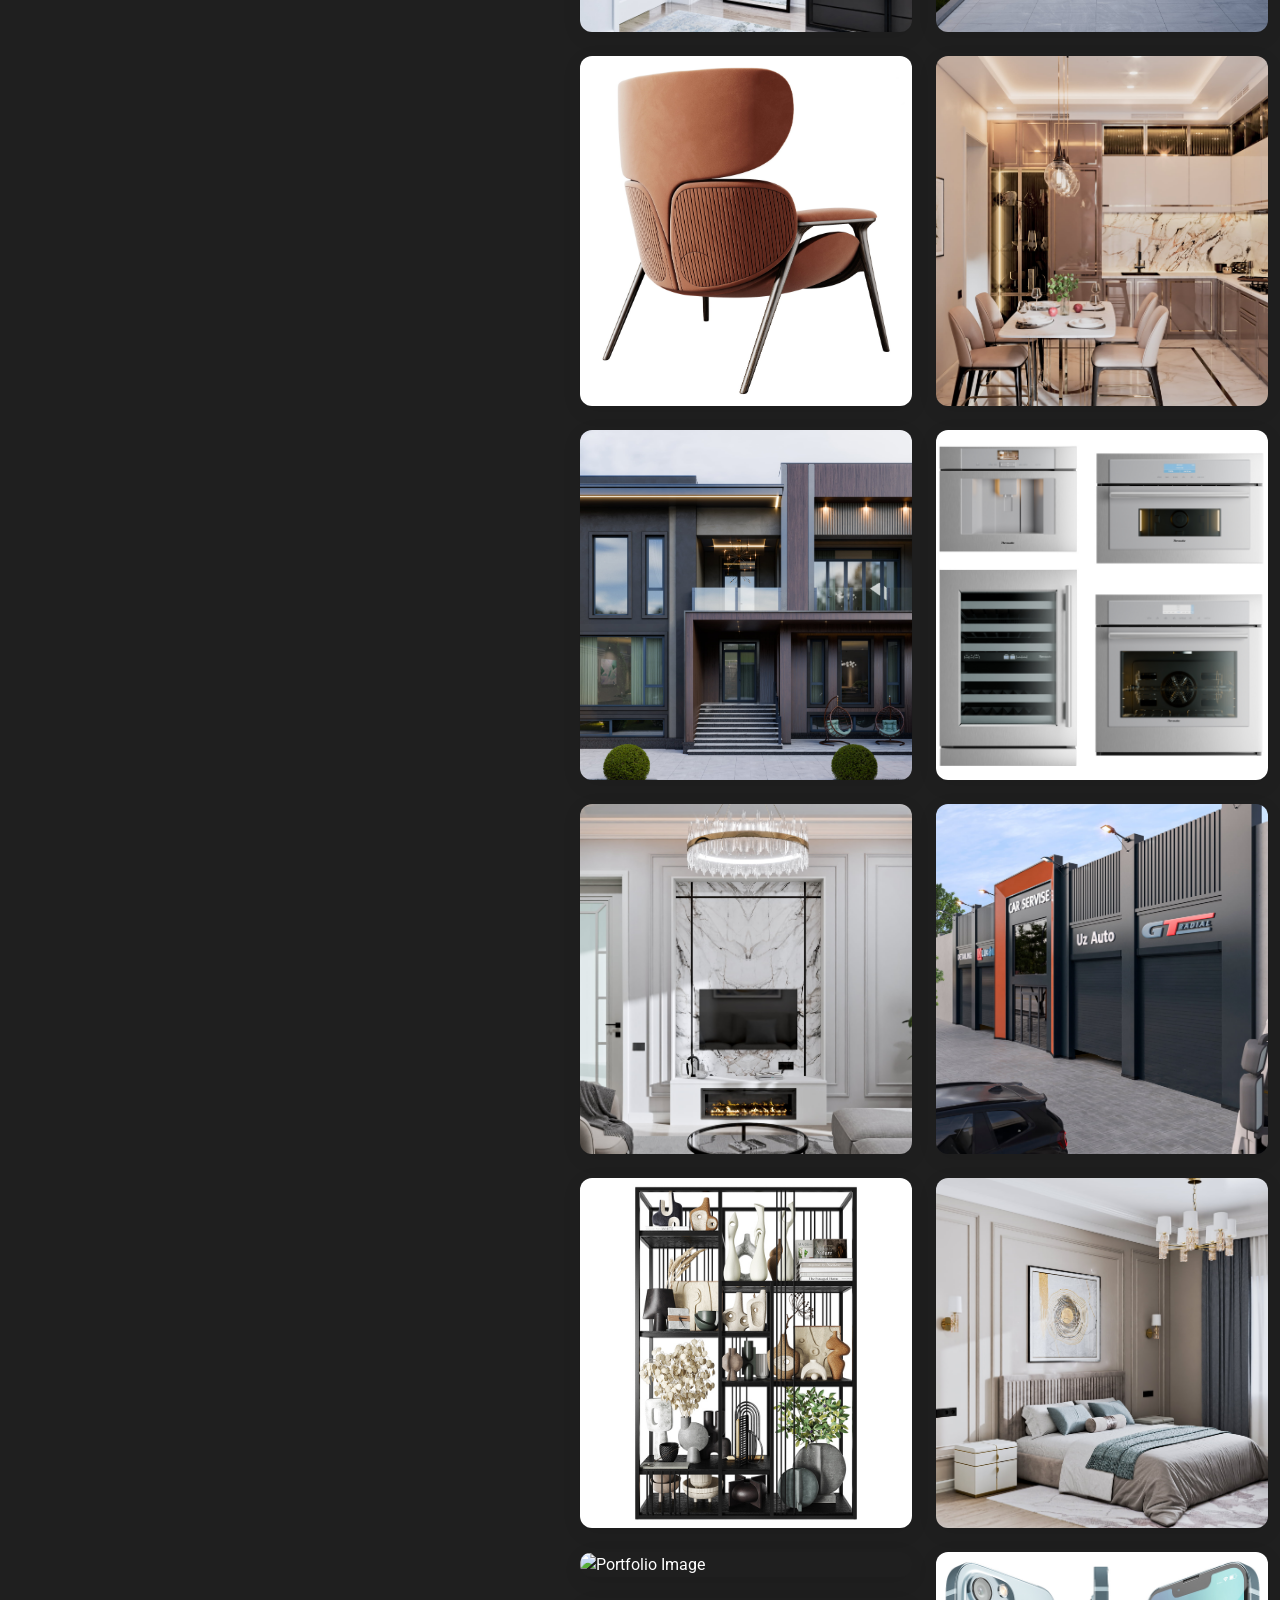
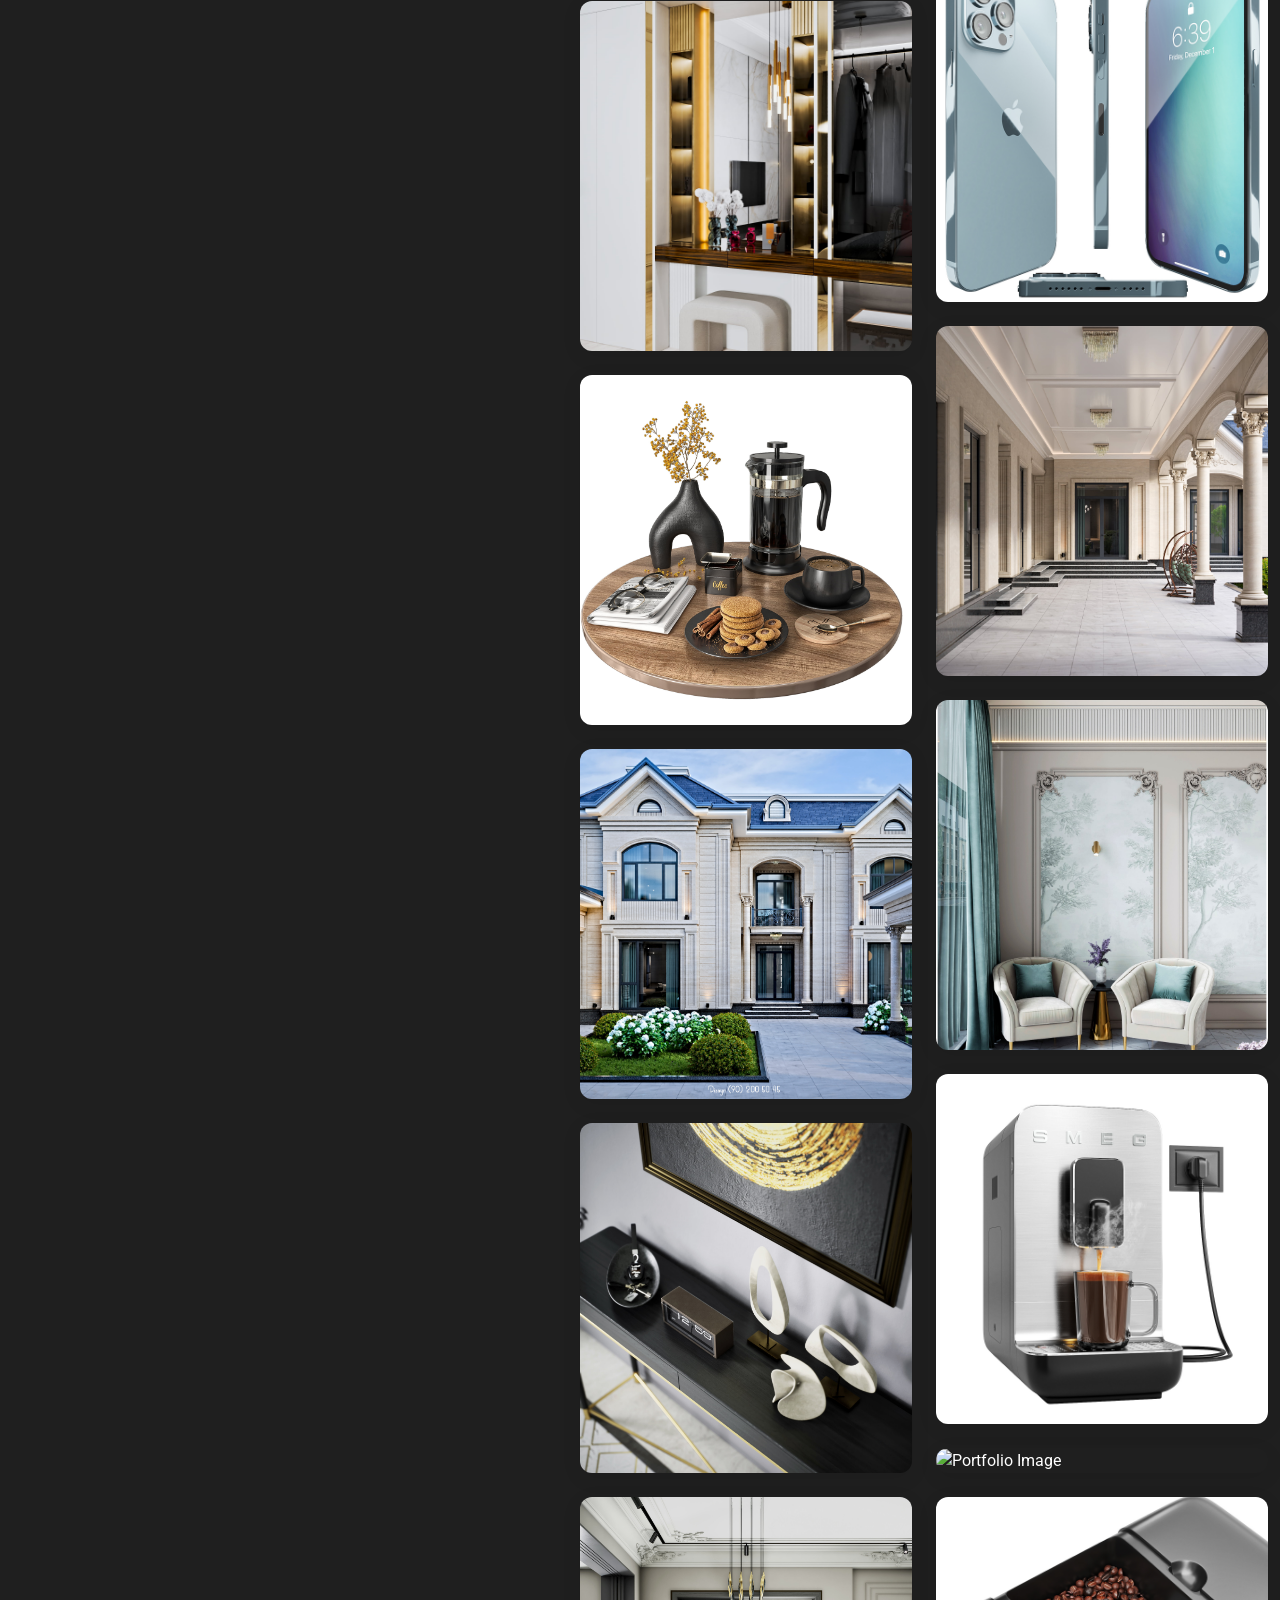
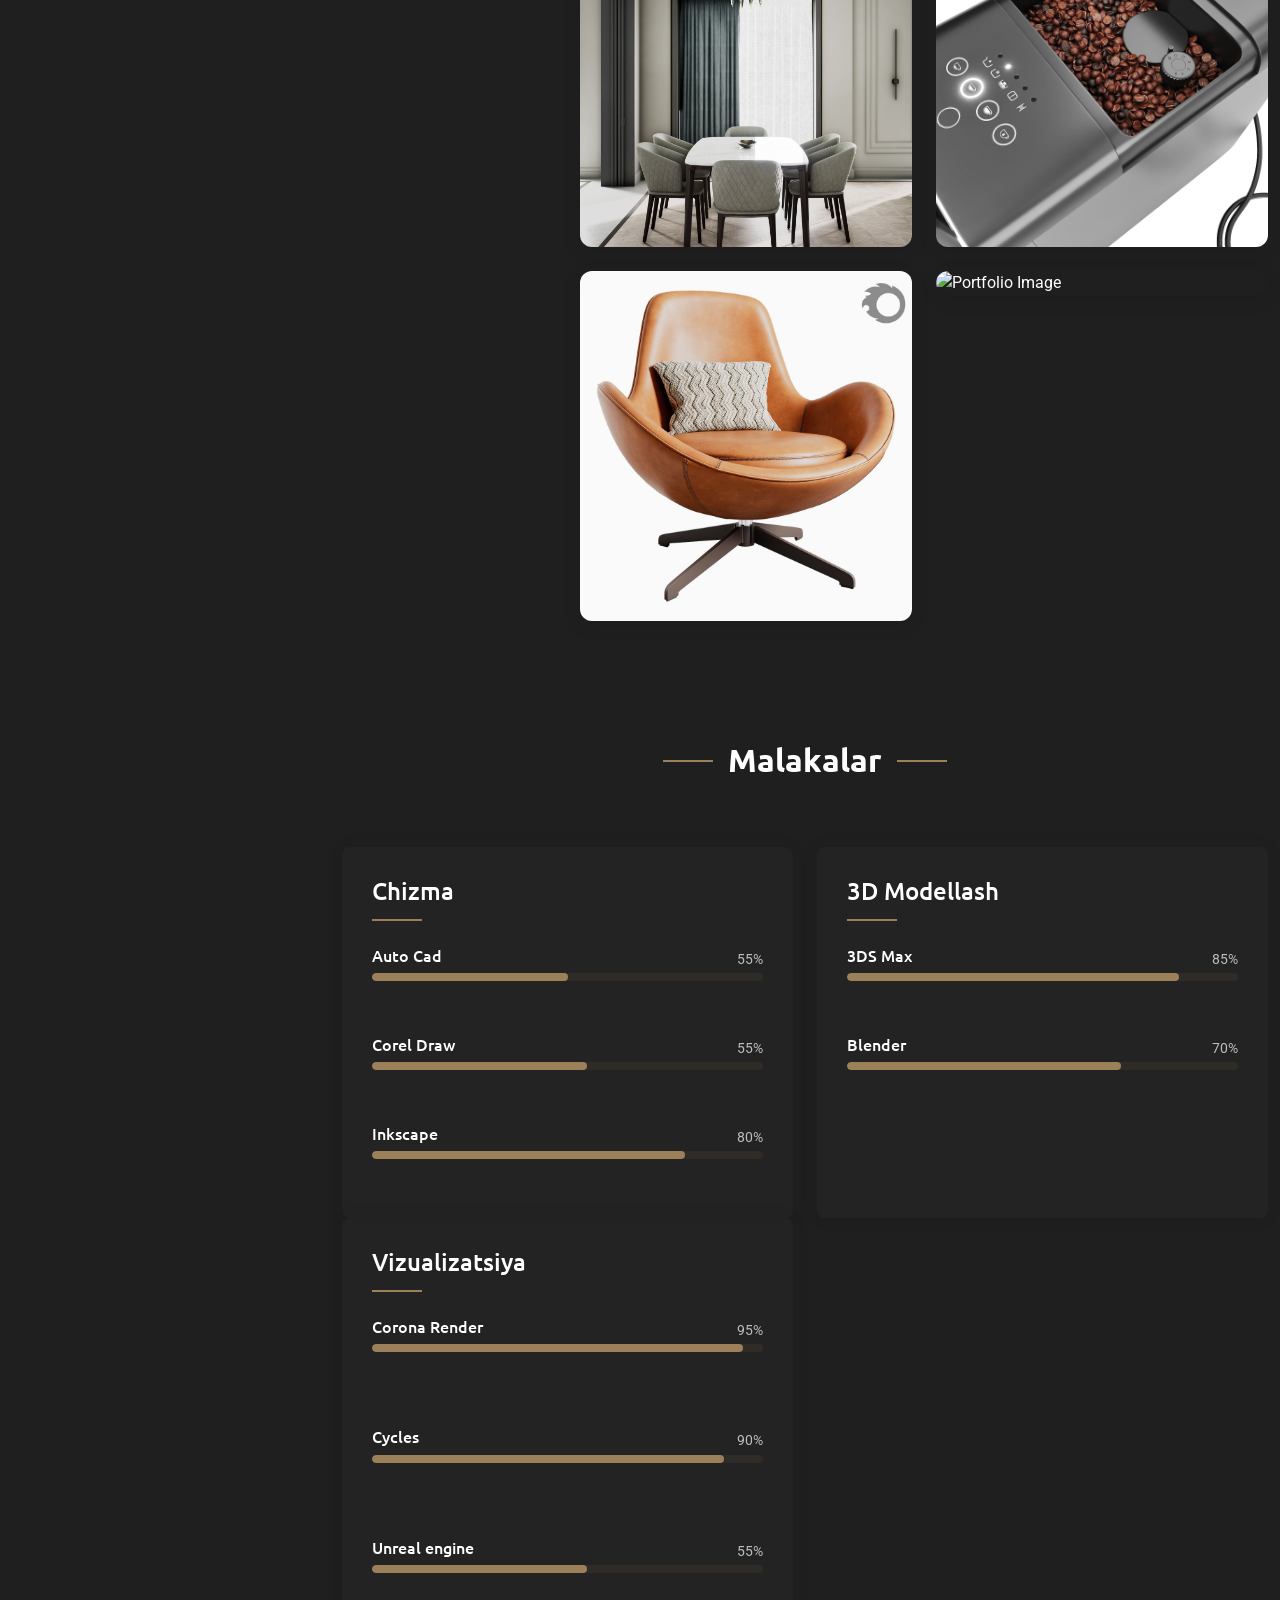
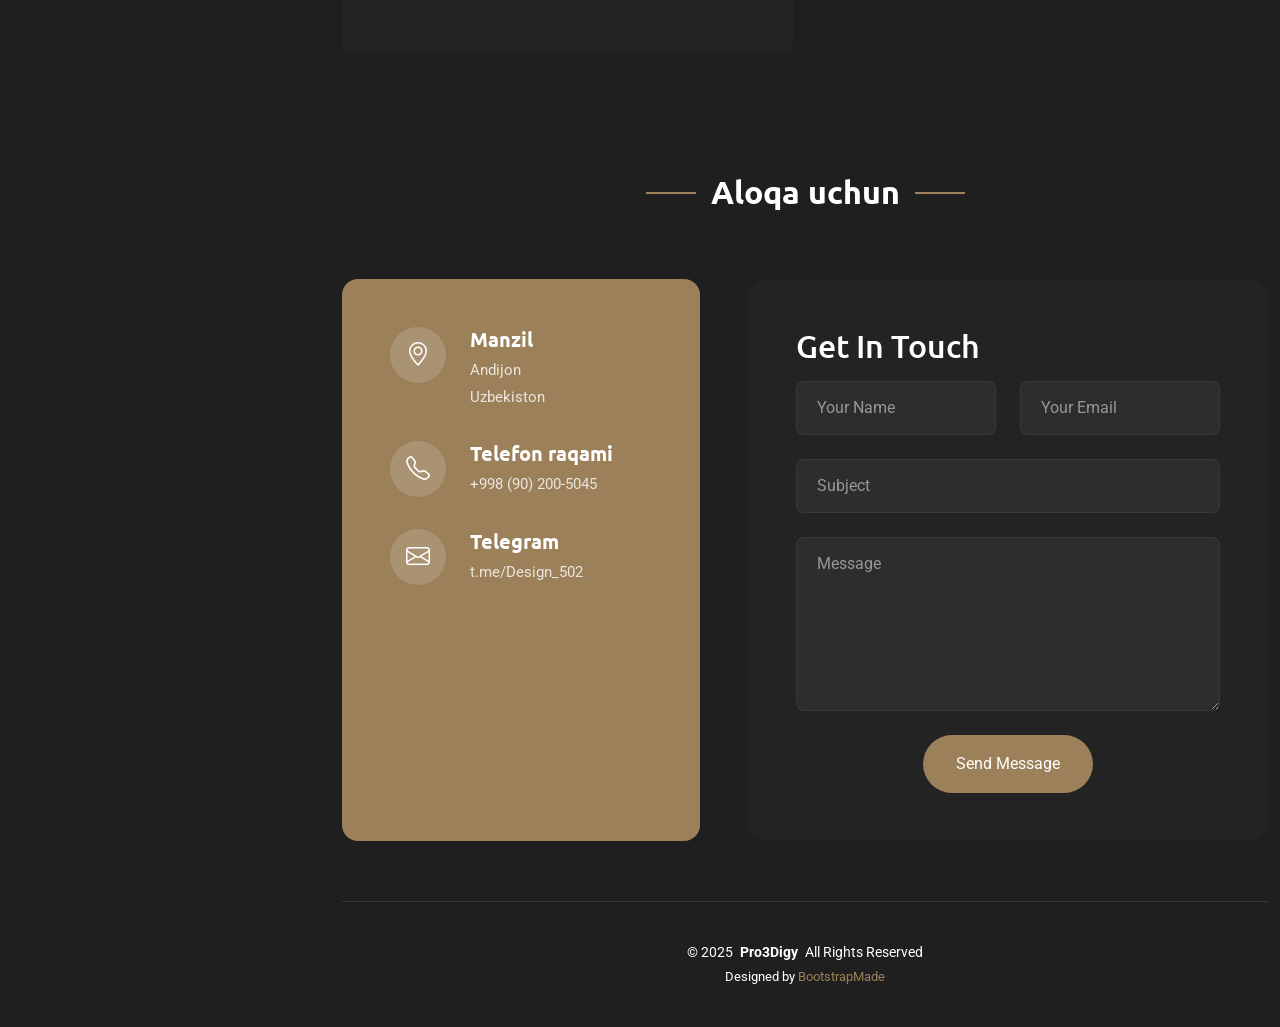
==== commit 11269877: "Update" ====
--- a/index.html
+++ b/index.html
@@ -195,7 +195,467 @@
       </div>
 
     </section><!-- /About Section -->
-  
+      <!--================================================
+                    Portfolio Section
+        ================================================ -->
+    <section id="portfolio" class="portfolio section">
+
+      <!-- Section Title -->
+      <div class="container section-title" data-aos="fade-up">
+        <h2>Portfolio</h2>
+      </div><!-- End Section Title -->
+
+      <div class="container" data-aos="fade-up" data-aos-delay="100">
+
+        <div class="isotope-layout" data-default-filter="*" data-layout="masonry" data-sort="original-order">
+
+          <div class="row">
+            <div class="col-lg-3 filter-sidebar">
+              <div class="filters-wrapper" data-aos="fade-right" data-aos-delay="150">
+                <ul class="portfolio-filters isotope-filters">
+                  <li data-filter="*" class="filter-active">Hammasi</li>
+                  <li data-filter=".filter-Interyer">Interyer</li>
+                  <li data-filter=".filter-Exteryer">Exteryer</li>
+                  <li data-filter=".filter-Model">Model</li>
+                </ul>
+              </div>
+            </div>
+
+            <div class="col-lg-9">
+              <div class="row gy-4 portfolio-container isotope-container" data-aos="fade-up" data-aos-delay="200">
+
+                <div class="col-lg-6 col-md-6 portfolio-item isotope-item filter-Interyer"> <!--Interyer uchun-->
+                  <div class="portfolio-wrap">
+                    <img src="assets/img/Interior/IHH (1).jpg" class="img-fluid" alt="Portfolio Image" loading="lazy">
+                    <div class="portfolio-info">
+                      <div class="content">
+                        <span class="category">Interyer</span>
+                       <div class="portfolio-links">
+                          <a href="assets/img/Interior/IHH (1).jpg" class="glightbox"><i class="bi bi-plus-lg"></i></a>
+                        </div>
+                      </div>
+                    </div>
+                  </div>
+                </div>     <!-- End Interyer End -->
+
+                <div class="col-lg-6 col-md-6 portfolio-item isotope-item filter-Exteryer"> <!--Exteryer uchun-->
+                  <div class="portfolio-wrap">
+                    <img src="assets/img/Exterior/AA (1).jpg" class="img-fluid" alt="Portfolio Image" loading="lazy">
+                    <div class="portfolio-info">
+                      <div class="content">
+                        <span class="category">Exteryer</span>
+                        <div class="portfolio-links">
+                          <a href="assets/img/Exterior/AA (1).jpg" class="glightbox" ><i class="bi bi-plus-lg"></i></a>
+                          </div>
+                      </div>
+                    </div>
+                  </div>
+                </div>     <!-- End Exteryer End -->
+ 
+                <div class="col-lg-6 col-md-6 portfolio-item isotope-item filter-Model">  <!--Model uchun-->
+                  <div class="portfolio-wrap">
+                    <img src="assets/img/Model/PM (1).jpg" class="img-fluid" alt="Portfolio Image" loading="lazy">
+                    <div class="portfolio-info">
+                      <div class="content">
+                        <span class="category">Model</span>
+                       <div class="portfolio-links">
+                          <a href="assets/img/Model/PM (1).jpg" class="glightbox" ><i class="bi bi-plus-lg"></i></a>
+                          </div>
+                      </div>
+                    </div>
+                  </div>
+                </div>      <!-- End Model End -->
+              
+                <div class="col-lg-6 col-md-6 portfolio-item isotope-item filter-Interyer"> <!--Interyer uchun-->
+                  <div class="portfolio-wrap">
+                    <img src="assets/img/Interior/IHH (2).jpg" class="img-fluid" alt="Portfolio Image" loading="lazy">
+                    <div class="portfolio-info">
+                      <div class="content">
+                        <span class="category">Interyer</span>
+                       <div class="portfolio-links">
+                          <a href="assets/img/Interior/IHH (2).jpg" class="glightbox"><i class="bi bi-plus-lg"></i></a>
+                        </div>
+                      </div>
+                    </div>
+                  </div>
+                </div>     <!-- End Interyer End -->
+
+                <div class="col-lg-6 col-md-6 portfolio-item isotope-item filter-Exteryer"> <!--Exteryer uchun-->
+                  <div class="portfolio-wrap">
+                    <img src="assets/img/Exterior/CHU (1).jpg" class="img-fluid" alt="Portfolio Image" loading="lazy">
+                    <div class="portfolio-info">
+                      <div class="content">
+                        <span class="category">Exteryer</span>
+                        <div class="portfolio-links">
+                          <a href="assets/img/Exterior/CHU (1).jpg" class="glightbox" ><i class="bi bi-plus-lg"></i></a>
+                          </div>
+                      </div>
+                    </div>
+                  </div>
+                </div>     <!-- End Exteryer End -->
+ 
+                <div class="col-lg-6 col-md-6 portfolio-item isotope-item filter-Model">  <!--Model uchun-->
+                  <div class="portfolio-wrap">
+                    <img src="assets/img/Model/PM (10).jpg" class="img-fluid" alt="Portfolio Image" loading="lazy">
+                    <div class="portfolio-info">
+                      <div class="content">
+                        <span class="category">Model</span>
+                       <div class="portfolio-links">
+                          <a href="assets/img/Model/PM (10).jpg" class="glightbox" ><i class="bi bi-plus-lg"></i></a>
+                          </div>
+                      </div>
+                    </div>
+                  </div>
+                </div>      <!-- End Model End -->
+
+                <div class="col-lg-6 col-md-6 portfolio-item isotope-item filter-Interyer"> <!--Interyer uchun-->
+                  <div class="portfolio-wrap">
+                    <img src="assets/img/Interior/IHH (3).jpg" class="img-fluid" alt="Portfolio Image" loading="lazy">
+                    <div class="portfolio-info">
+                      <div class="content">
+                        <span class="category">Interyer</span>
+                       <div class="portfolio-links">
+                          <a href="assets/img/Interior/IHH (3).jpg" class="glightbox" ><i class="bi bi-plus-lg"></i></a>
+                        </div>
+                      </div>
+                    </div>
+                  </div>
+                </div>     <!-- End Interyer End -->
+
+                <div class="col-lg-6 col-md-6 portfolio-item isotope-item filter-Exteryer"> <!--Exteryer uchun-->
+                  <div class="portfolio-wrap">
+                    <img src="assets/img/Exterior/CHU (2).jpg" class="img-fluid" alt="Portfolio Image" loading="lazy">
+                    <div class="portfolio-info">
+                      <div class="content">
+                        <span class="category">Exteryer</span>
+                        <div class="portfolio-links">
+                          <a href="assets/img/Exterior/CHU (2).jpg" class="glightbox" ><i class="bi bi-plus-lg"></i></a>
+                          </div>
+                      </div>
+                    </div>
+                  </div>
+                </div>     <!-- End Exteryer End -->
+ 
+                <div class="col-lg-6 col-md-6 portfolio-item isotope-item filter-Model">  <!--Model uchun-->
+                  <div class="portfolio-wrap">
+                    <img src="assets/img/Model/PM (11).jpg" class="img-fluid" alt="Portfolio Image" loading="lazy">
+                    <div class="portfolio-info">
+                      <div class="content">
+                        <span class="category">Model</span>
+                       <div class="portfolio-links">
+                          <a href="assets/img/Model/PM (11).jpg" class="glightbox" ><i class="bi bi-plus-lg"></i></a>
+                          </div>
+                      </div>
+                    </div>
+                  </div>
+                </div>      <!-- End Model End -->
+
+                <div class="col-lg-6 col-md-6 portfolio-item isotope-item filter-Interyer"> <!--Interyer uchun-->
+                  <div class="portfolio-wrap">
+                    <img src="assets/img/Interior/IHH (4).jpg" class="img-fluid" alt="Portfolio Image" loading="lazy">
+                    <div class="portfolio-info">
+                      <div class="content">
+                        <span class="category">Interyer</span>
+                       <div class="portfolio-links">
+                          <a href="assets/img/Interior/IHH (4).jpg" class="glightbox" ><i class="bi bi-plus-lg"></i></a>
+                        </div>
+                      </div>
+                    </div>
+                  </div>
+                </div>     <!-- End Interyer End -->
+
+                <div class="col-lg-6 col-md-6 portfolio-item isotope-item filter-Exteryer"> <!--Exteryer uchun-->
+                  <div class="portfolio-wrap">
+                    <img src="assets/img/Exterior/CHU (3).jpg" class="img-fluid" alt="Portfolio Image" loading="lazy">
+                    <div class="portfolio-info">
+                      <div class="content">
+                        <span class="category">Exteryer</span>
+                        <div class="portfolio-links">
+                          <a href="assets/img/Exterior/CHU (3).jpg" class="glightbox" ><i class="bi bi-plus-lg"></i></a>
+                          </div>
+                      </div>
+                    </div>
+                  </div>
+                </div>     <!-- End Exteryer End -->
+ 
+                <div class="col-lg-6 col-md-6 portfolio-item isotope-item filter-Model">  <!--Model uchun-->
+                  <div class="portfolio-wrap">
+                    <img src="assets/img/Model/PM (2).jpg" class="img-fluid" alt="Portfolio Image" loading="lazy">
+                    <div class="portfolio-info">
+                      <div class="content">
+                        <span class="category">Model</span>
+                       <div class="portfolio-links">
+                          <a href="assets/img/Model/PM (2).jpg" class="glightbox" ><i class="bi bi-plus-lg"></i></a>
+                          </div>
+                      </div>
+                    </div>
+                  </div>
+                </div>      <!-- End Model End -->
+
+                <div class="col-lg-6 col-md-6 portfolio-item isotope-item filter-Interyer"> <!--Interyer uchun-->
+                  <div class="portfolio-wrap">
+                    <img src="assets/img/Interior/IHH (5).jpg" class="img-fluid" alt="Portfolio Image" loading="lazy">
+                    <div class="portfolio-info">
+                      <div class="content">
+                        <span class="category">Interyer</span>
+                       <div class="portfolio-links">
+                          <a href="assets/img/Interior/IHH (4).jpg" class="glightbox" ><i class="bi bi-plus-lg"></i></a>
+                        </div>
+                      </div>
+                    </div>
+                  </div>
+                </div>     <!-- End Interyer End -->
+
+                <div class="col-lg-6 col-md-6 portfolio-item isotope-item filter-Exteryer"> <!--Exteryer uchun-->
+                  <div class="portfolio-wrap">
+                    <img src="assets/img/Exterior/FSH (1).jpg" class="img-fluid" alt="Portfolio Image" loading="lazy">
+                    <div class="portfolio-info">
+                      <div class="content">
+                        <span class="category">Exteryer</span>
+                        <div class="portfolio-links">
+                          <a href="assets/img/Exterior/FSH (1).jpg" class="glightbox" ><i class="bi bi-plus-lg"></i></a>
+                          </div>
+                      </div>
+                    </div>
+                  </div>
+                </div>     <!-- End Exteryer End -->
+ 
+                <div class="col-lg-6 col-md-6 portfolio-item isotope-item filter-Model">  <!--Model uchun-->
+                  <div class="portfolio-wrap">
+                    <img src="assets/img/Model/PM (3).jpg" class="img-fluid" alt="Portfolio Image" loading="lazy">
+                    <div class="portfolio-info">
+                      <div class="content">
+                        <span class="category">Model</span>
+                       <div class="portfolio-links">
+                          <a href="assets/img/Model/PM (3).jpg" class="glightbox" ><i class="bi bi-plus-lg"></i></a>
+                          </div>
+                      </div>
+                    </div>
+                  </div>
+                </div>      <!-- End Model End -->
+
+                <div class="col-lg-6 col-md-6 portfolio-item isotope-item filter-Interyer"> <!--Interyer uchun-->
+                  <div class="portfolio-wrap">
+                    <img src="assets/img/Interior/IHH (6).jpg" class="img-fluid" alt="Portfolio Image" loading="lazy">
+                    <div class="portfolio-info">
+                      <div class="content">
+                        <span class="category">Interyer</span>
+                       <div class="portfolio-links">
+                          <a href="assets/img/Interior/IHH (6).jpg" class="glightbox"><i class="bi bi-plus-lg"></i></a>
+                        </div>
+                      </div>
+                    </div>
+                  </div>
+                </div>     <!-- End Interyer End -->
+
+                <div class="col-lg-6 col-md-6 portfolio-item isotope-item filter-Exteryer"> <!--Exteryer uchun-->
+                  <div class="portfolio-wrap">
+                    <img src="assets/img/Exterior/MU (1).jpg" class="img-fluid" alt="Portfolio Image" loading="lazy">
+                    <div class="portfolio-info">
+                      <div class="content">
+                        <span class="category">Exteryer</span>
+                        <div class="portfolio-links">
+                          <a href="assets/img/Exterior/MU (1).jpg" class="glightbox" ><i class="bi bi-plus-lg"></i></a>
+                          </div>
+                      </div>
+                    </div>
+                  </div>
+                </div>     <!-- End Exteryer End -->
+ 
+                <div class="col-lg-6 col-md-6 portfolio-item isotope-item filter-Model">  <!--Model uchun-->
+                  <div class="portfolio-wrap">
+                    <img src="assets/img/Model/PM (4).jpg" class="img-fluid" alt="Portfolio Image" loading="lazy">
+                    <div class="portfolio-info">
+                      <div class="content">
+                        <span class="category">Model</span>
+                       <div class="portfolio-links">
+                          <a href="assets/img/Model/PM (4).jpg" class="glightbox" ><i class="bi bi-plus-lg"></i></a>
+                          </div>
+                      </div>
+                    </div>
+                  </div>
+                </div>      <!-- End Model End -->
+              
+                <div class="col-lg-6 col-md-6 portfolio-item isotope-item filter-Interyer"> <!--Interyer uchun-->
+                  <div class="portfolio-wrap">
+                    <img src="assets/img/Interior/IHH (7).jpg" class="img-fluid" alt="Portfolio Image" loading="lazy">
+                    <div class="portfolio-info">
+                      <div class="content">
+                        <span class="category">Interyer</span>
+                       <div class="portfolio-links">
+                          <a href="assets/img/Interior/IHH (7).jpg" class="glightbox"><i class="bi bi-plus-lg"></i></a>
+                        </div>
+                      </div>
+                    </div>
+                  </div>
+                </div>     <!-- End Interyer End -->
+
+                <div class="col-lg-6 col-md-6 portfolio-item isotope-item filter-Exteryer"> <!--Exteryer uchun-->
+                  <div class="portfolio-wrap">
+                    <img src="assets/img/Exterior/UHQ (1).jpg" class="img-fluid" alt="Portfolio Image" loading="lazy">
+                    <div class="portfolio-info">
+                      <div class="content">
+                        <span class="category">Exteryer</span>
+                        <div class="portfolio-links">
+                          <a href="assets/img/Exterior/UHQ (1).jpg" class="glightbox" ><i class="bi bi-plus-lg"></i></a>
+                          </div>
+                      </div>
+                    </div>
+                  </div>
+                </div>     <!-- End Exteryer End -->
+ 
+                <div class="col-lg-6 col-md-6 portfolio-item isotope-item filter-Model">  <!--Model uchun-->
+                  <div class="portfolio-wrap">
+                    <img src="assets/img/Model/PM (5).jpg" class="img-fluid" alt="Portfolio Image" loading="lazy">
+                    <div class="portfolio-info">
+                      <div class="content">
+                        <span class="category">Model</span>
+                       <div class="portfolio-links">
+                          <a href="assets/img/Model/PM (5).jpg" class="glightbox" ><i class="bi bi-plus-lg"></i></a>
+                          </div>
+                      </div>
+                    </div>
+                  </div>
+                </div>      <!-- End Model End -->
+
+                <div class="col-lg-6 col-md-6 portfolio-item isotope-item filter-Interyer"> <!--Interyer uchun-->
+                  <div class="portfolio-wrap">
+                    <img src="assets/img/Interior/IST (1).jpg" class="img-fluid" alt="Portfolio Image" loading="lazy">
+                    <div class="portfolio-info">
+                      <div class="content">
+                        <span class="category">Interyer</span>
+                       <div class="portfolio-links">
+                          <a href="assets/img/Interior/IST (1).jpg" class="glightbox" ><i class="bi bi-plus-lg"></i></a>
+                        </div>
+                      </div>
+                    </div>
+                  </div>
+                </div>     <!-- End Interyer End -->
+
+                <div class="col-lg-6 col-md-6 portfolio-item isotope-item filter-Exteryer"> <!--Exteryer uchun-->
+                  <div class="portfolio-wrap">
+                    <img src="assets/img/Exterior/UHQ (3).jpg" class="img-fluid" alt="Portfolio Image" loading="lazy">
+                    <div class="portfolio-info">
+                      <div class="content">
+                        <span class="category">Exteryer</span>
+                        <div class="portfolio-links">
+                          <a href="assets/img/Exterior/UHQ (3).jpg" class="glightbox" ><i class="bi bi-plus-lg"></i></a>
+                          </div>
+                      </div>
+                    </div>
+                  </div>
+                </div>     <!-- End Exteryer End -->
+ 
+                <div class="col-lg-6 col-md-6 portfolio-item isotope-item filter-Model">  <!--Model uchun-->
+                  <div class="portfolio-wrap">
+                    <img src="assets/img/Model//PM (6).jpg" class="img-fluid" alt="Portfolio Image" loading="lazy">
+                    <div class="portfolio-info">
+                      <div class="content">
+                        <span class="category">Model</span>
+                       <div class="portfolio-links">
+                          <a href="assets/img/Model/PM (6).jpg" class="glightbox" ><i class="bi bi-plus-lg"></i></a>
+                          </div>
+                      </div>
+                    </div>
+                  </div>
+                </div>      <!-- End Model End -->
+
+                <div class="col-lg-6 col-md-6 portfolio-item isotope-item filter-Interyer"> <!--Interyer uchun-->
+                  <div class="portfolio-wrap">
+                    <img src="assets/img/Interior/S_R_ 2.jpg" class="img-fluid" alt="Portfolio Image" loading="lazy">
+                    <div class="portfolio-info">
+                      <div class="content">
+                        <span class="category">Interyer</span>
+                       <div class="portfolio-links">
+                          <a href="assets/img/Interior/S_R_ 2.jpg" class="glightbox" ><i class="bi bi-plus-lg"></i></a>
+                        </div>
+                      </div>
+                    </div>
+                  </div>
+                </div>     <!-- End Interyer End -->
+
+                <div class="col-lg-6 col-md-6 portfolio-item isotope-item filter-Exteryer"> <!--Exteryer uchun-->
+                  <div class="portfolio-wrap">
+                    <img src="assets/img/Exterior/VI (1).jpg" class="img-fluid" alt="Portfolio Image" loading="lazy">
+                    <div class="portfolio-info">
+                      <div class="content">
+                        <span class="category">Exteryer</span>
+                        <div class="portfolio-links">
+                          <a href="assets/img/Exterior/VI (1).jpg" class="glightbox" ><i class="bi bi-plus-lg"></i></a>
+                          </div>
+                      </div>
+                    </div>
+                  </div>
+                </div>     <!-- End Exteryer End -->
+ 
+                <div class="col-lg-6 col-md-6 portfolio-item isotope-item filter-Model">  <!--Model uchun-->
+                  <div class="portfolio-wrap">
+                    <img src="assets/img/Model/PM (7).jpg" class="img-fluid" alt="Portfolio Image" loading="lazy">
+                    <div class="portfolio-info">
+                      <div class="content">
+                        <span class="category">Model</span>
+                       <div class="portfolio-links">
+                          <a href="assets/img/Model/PM (7).jpg" class="glightbox" ><i class="bi bi-plus-lg"></i></a>
+                          </div>
+                      </div>
+                    </div>
+                  </div>
+                </div>      <!-- End Model End -->
+
+                <div class="col-lg-6 col-md-6 portfolio-item isotope-item filter-Interyer"> <!--Interyer uchun-->
+                  <div class="portfolio-wrap">
+                    <img src="assets/img/Interior/S_R_ 3.jpg" class="img-fluid" alt="Portfolio Image" loading="lazy">
+                    <div class="portfolio-info">
+                      <div class="content">
+                        <span class="category">Interyer</span>
+                       <div class="portfolio-links">
+                          <a href="assets/img/Interior/S_R_ 3.jpg" class="glightbox" ><i class="bi bi-plus-lg"></i></a>
+                        </div>
+                      </div>
+                    </div>
+                  </div>
+                </div>     <!-- End Interyer End -->
+
+                <div class="col-lg-6 col-md-6 portfolio-item isotope-item filter-Exteryer"> <!--Exteryer uchun-->
+                  <div class="portfolio-wrap">
+                    <img src="assets/img/Exterior/VI (2).jpg" class="img-fluid" alt="Portfolio Image" loading="lazy">
+                    <div class="portfolio-info">
+                      <div class="content">
+                        <span class="category">Exteryer</span>
+                        <div class="portfolio-links">
+                          <a href="assets/img/Exterior/VI (2).jpg" class="glightbox" ><i class="bi bi-plus-lg"></i></a>
+                          </div>
+                      </div>
+                    </div>
+                  </div>
+                </div>     <!-- End Exteryer End -->
+ 
+                <div class="col-lg-6 col-md-6 portfolio-item isotope-item filter-Model">  <!--Model uchun-->
+                  <div class="portfolio-wrap">
+                    <img src="assets/img/Model//PM (8).jpg" class="img-fluid" alt="Portfolio Image" loading="lazy">
+                    <div class="portfolio-info">
+                      <div class="content">
+                        <span class="category">Model</span>
+                       <div class="portfolio-links">
+                          <a href="assets/img/Model/PM (8).jpg" class="glightbox" ><i class="bi bi-plus-lg"></i></a>
+                          </div>
+                      </div>
+                    </div>
+                  </div>
+                </div>      <!-- End Model End -->
+
+              </div><!-- End Portfolio Container -->
+            </div>
+          </div>
+
+        </div>
+
+      </div>
+
+    </section>
+    <!--================================================
+                    End Portfolio Section
+        ================================================ -->
 
     <!-- Skills Section -->
     <section id="skills" class="skills section">
@@ -318,467 +778,7 @@
 
     </section><!-- /Skills Section -->
 
-    <!--================================================
-                    Portfolio Section
-        ================================================ -->
-    <section id="portfolio" class="portfolio section">
-
-      <!-- Section Title -->
-      <div class="container section-title" data-aos="fade-up">
-        <h2>Portfolio</h2>
-      </div><!-- End Section Title -->
-
-      <div class="container" data-aos="fade-up" data-aos-delay="100">
-
-        <div class="isotope-layout" data-default-filter="*" data-layout="masonry" data-sort="original-order">
-
-          <div class="row">
-            <div class="col-lg-3 filter-sidebar">
-              <div class="filters-wrapper" data-aos="fade-right" data-aos-delay="150">
-                <ul class="portfolio-filters isotope-filters">
-                  <li data-filter="*" class="filter-active">Hammasi</li>
-                  <li data-filter=".filter-Interyer">Interyer</li>
-                  <li data-filter=".filter-Exteryer">Exteryer</li>
-                  <li data-filter=".filter-Model">Model</li>
-                </ul>
-              </div>
-            </div>
-
-            <div class="col-lg-9">
-              <div class="row gy-4 portfolio-container isotope-container" data-aos="fade-up" data-aos-delay="200">
-
-                <div class="col-lg-6 col-md-6 portfolio-item isotope-item filter-Interyer"> <!--Interyer uchun-->
-                  <div class="portfolio-wrap">
-                    <img src="assets/img/Interior/IHH (1).jpg" class="img-fluid" alt="Portfolio Image" loading="lazy">
-                    <div class="portfolio-info">
-                      <div class="content">
-                        <span class="category">Interyer</span>
-                       <div class="portfolio-links">
-                          <a href="assets/img/Interior/IHH (1).jpg" class="glightbox"><i class="bi bi-plus-lg"></i></a>
-                        </div>
-                      </div>
-                    </div>
-                  </div>
-                </div>     <!-- End Interyer End -->
-
-                <div class="col-lg-6 col-md-6 portfolio-item isotope-item filter-Exteryer"> <!--Exteryer uchun-->
-                  <div class="portfolio-wrap">
-                    <img src="assets/img/Exterior/AA (1).jpg" class="img-fluid" alt="Portfolio Image" loading="lazy">
-                    <div class="portfolio-info">
-                      <div class="content">
-                        <span class="category">Exteryer</span>
-                        <div class="portfolio-links">
-                          <a href="assets/img/Exterior/AA (1).jpg" class="glightbox" ><i class="bi bi-plus-lg"></i></a>
-                          </div>
-                      </div>
-                    </div>
-                  </div>
-                </div>     <!-- End Exteryer End -->
- 
-                <div class="col-lg-6 col-md-6 portfolio-item isotope-item filter-Model">  <!--Model uchun-->
-                  <div class="portfolio-wrap">
-                    <img src="assets/img/Model/PM (1).jpg" class="img-fluid" alt="Portfolio Image" loading="lazy">
-                    <div class="portfolio-info">
-                      <div class="content">
-                        <span class="category">Model</span>
-                       <div class="portfolio-links">
-                          <a href="assets/img/Model/PM (1).jpg" class="glightbox" ><i class="bi bi-plus-lg"></i></a>
-                          </div>
-                      </div>
-                    </div>
-                  </div>
-                </div>      <!-- End Model End -->
-              
-                <div class="col-lg-6 col-md-6 portfolio-item isotope-item filter-Interyer"> <!--Interyer uchun-->
-                  <div class="portfolio-wrap">
-                    <img src="assets/img/Interior/IHH (2).jpg" class="img-fluid" alt="Portfolio Image" loading="lazy">
-                    <div class="portfolio-info">
-                      <div class="content">
-                        <span class="category">Interyer</span>
-                       <div class="portfolio-links">
-                          <a href="assets/img/Interior/IHH (2).jpg" class="glightbox"><i class="bi bi-plus-lg"></i></a>
-                        </div>
-                      </div>
-                    </div>
-                  </div>
-                </div>     <!-- End Interyer End -->
-
-                <div class="col-lg-6 col-md-6 portfolio-item isotope-item filter-Exteryer"> <!--Exteryer uchun-->
-                  <div class="portfolio-wrap">
-                    <img src="assets/img/Exterior/CHU (1).jpg" class="img-fluid" alt="Portfolio Image" loading="lazy">
-                    <div class="portfolio-info">
-                      <div class="content">
-                        <span class="category">Exteryer</span>
-                        <div class="portfolio-links">
-                          <a href="assets/img/Exterior/CHU (1).jpg" class="glightbox" ><i class="bi bi-plus-lg"></i></a>
-                          </div>
-                      </div>
-                    </div>
-                  </div>
-                </div>     <!-- End Exteryer End -->
- 
-                <div class="col-lg-6 col-md-6 portfolio-item isotope-item filter-Model">  <!--Model uchun-->
-                  <div class="portfolio-wrap">
-                    <img src="assets/img/Model/PM (10).jpg" class="img-fluid" alt="Portfolio Image" loading="lazy">
-                    <div class="portfolio-info">
-                      <div class="content">
-                        <span class="category">Model</span>
-                       <div class="portfolio-links">
-                          <a href="assets/img/Model/PM (10).jpg" class="glightbox" ><i class="bi bi-plus-lg"></i></a>
-                          </div>
-                      </div>
-                    </div>
-                  </div>
-                </div>      <!-- End Model End -->
-
-                <div class="col-lg-6 col-md-6 portfolio-item isotope-item filter-Interyer"> <!--Interyer uchun-->
-                  <div class="portfolio-wrap">
-                    <img src="assets/img/Interior/IHH (3).jpg" class="img-fluid" alt="Portfolio Image" loading="lazy">
-                    <div class="portfolio-info">
-                      <div class="content">
-                        <span class="category">Interyer</span>
-                       <div class="portfolio-links">
-                          <a href="assets/img/Interior/IHH (3).jpg" class="glightbox" ><i class="bi bi-plus-lg"></i></a>
-                        </div>
-                      </div>
-                    </div>
-                  </div>
-                </div>     <!-- End Interyer End -->
-
-                <div class="col-lg-6 col-md-6 portfolio-item isotope-item filter-Exteryer"> <!--Exteryer uchun-->
-                  <div class="portfolio-wrap">
-                    <img src="assets/img/Exterior/CHU (2).jpg" class="img-fluid" alt="Portfolio Image" loading="lazy">
-                    <div class="portfolio-info">
-                      <div class="content">
-                        <span class="category">Exteryer</span>
-                        <div class="portfolio-links">
-                          <a href="assets/img/Exterior/CHU (2).jpg" class="glightbox" ><i class="bi bi-plus-lg"></i></a>
-                          </div>
-                      </div>
-                    </div>
-                  </div>
-                </div>     <!-- End Exteryer End -->
- 
-                <div class="col-lg-6 col-md-6 portfolio-item isotope-item filter-Model">  <!--Model uchun-->
-                  <div class="portfolio-wrap">
-                    <img src="assets/img/Model/PM (11).jpg" class="img-fluid" alt="Portfolio Image" loading="lazy">
-                    <div class="portfolio-info">
-                      <div class="content">
-                        <span class="category">Model</span>
-                       <div class="portfolio-links">
-                          <a href="assets/img/Model/PM (11).jpg" class="glightbox" ><i class="bi bi-plus-lg"></i></a>
-                          </div>
-                      </div>
-                    </div>
-                  </div>
-                </div>      <!-- End Model End -->
-
-                <div class="col-lg-6 col-md-6 portfolio-item isotope-item filter-Interyer"> <!--Interyer uchun-->
-                  <div class="portfolio-wrap">
-                    <img src="assets/img/Interior/IHH (4).jpg" class="img-fluid" alt="Portfolio Image" loading="lazy">
-                    <div class="portfolio-info">
-                      <div class="content">
-                        <span class="category">Interyer</span>
-                       <div class="portfolio-links">
-                          <a href="assets/img/Interior/IHH (4).jpg" class="glightbox" ><i class="bi bi-plus-lg"></i></a>
-                        </div>
-                      </div>
-                    </div>
-                  </div>
-                </div>     <!-- End Interyer End -->
-
-                <div class="col-lg-6 col-md-6 portfolio-item isotope-item filter-Exteryer"> <!--Exteryer uchun-->
-                  <div class="portfolio-wrap">
-                    <img src="assets/img/Exterior/CHU (3).jpg" class="img-fluid" alt="Portfolio Image" loading="lazy">
-                    <div class="portfolio-info">
-                      <div class="content">
-                        <span class="category">Exteryer</span>
-                        <div class="portfolio-links">
-                          <a href="assets/img/Exterior/CHU (3).jpg" class="glightbox" ><i class="bi bi-plus-lg"></i></a>
-                          </div>
-                      </div>
-                    </div>
-                  </div>
-                </div>     <!-- End Exteryer End -->
- 
-                <div class="col-lg-6 col-md-6 portfolio-item isotope-item filter-Model">  <!--Model uchun-->
-                  <div class="portfolio-wrap">
-                    <img src="assets/img/Model/PM (2).jpg" class="img-fluid" alt="Portfolio Image" loading="lazy">
-                    <div class="portfolio-info">
-                      <div class="content">
-                        <span class="category">Model</span>
-                       <div class="portfolio-links">
-                          <a href="assets/img/Model/PM (2).jpg" class="glightbox" ><i class="bi bi-plus-lg"></i></a>
-                          </div>
-                      </div>
-                    </div>
-                  </div>
-                </div>      <!-- End Model End -->
-
-                <div class="col-lg-6 col-md-6 portfolio-item isotope-item filter-Interyer"> <!--Interyer uchun-->
-                  <div class="portfolio-wrap">
-                    <img src="assets/img/Interior/IHH (5).jpg" class="img-fluid" alt="Portfolio Image" loading="lazy">
-                    <div class="portfolio-info">
-                      <div class="content">
-                        <span class="category">Interyer</span>
-                       <div class="portfolio-links">
-                          <a href="assets/img/Interior/IHH (4).jpg" class="glightbox" ><i class="bi bi-plus-lg"></i></a>
-                        </div>
-                      </div>
-                    </div>
-                  </div>
-                </div>     <!-- End Interyer End -->
-
-                <div class="col-lg-6 col-md-6 portfolio-item isotope-item filter-Exteryer"> <!--Exteryer uchun-->
-                  <div class="portfolio-wrap">
-                    <img src="assets/img/Exterior/FSH (1).jpg" class="img-fluid" alt="Portfolio Image" loading="lazy">
-                    <div class="portfolio-info">
-                      <div class="content">
-                        <span class="category">Exteryer</span>
-                        <div class="portfolio-links">
-                          <a href="assets/img/Exterior/FSH (1).jpg" class="glightbox" ><i class="bi bi-plus-lg"></i></a>
-                          </div>
-                      </div>
-                    </div>
-                  </div>
-                </div>     <!-- End Exteryer End -->
- 
-                <div class="col-lg-6 col-md-6 portfolio-item isotope-item filter-Model">  <!--Model uchun-->
-                  <div class="portfolio-wrap">
-                    <img src="assets/img/Model/PM (3).jpg" class="img-fluid" alt="Portfolio Image" loading="lazy">
-                    <div class="portfolio-info">
-                      <div class="content">
-                        <span class="category">Model</span>
-                       <div class="portfolio-links">
-                          <a href="assets/img/Model/PM (3).jpg" class="glightbox" ><i class="bi bi-plus-lg"></i></a>
-                          </div>
-                      </div>
-                    </div>
-                  </div>
-                </div>      <!-- End Model End -->
-
-                <div class="col-lg-6 col-md-6 portfolio-item isotope-item filter-Interyer"> <!--Interyer uchun-->
-                  <div class="portfolio-wrap">
-                    <img src="assets/img/Interior/IHH (6).jpg" class="img-fluid" alt="Portfolio Image" loading="lazy">
-                    <div class="portfolio-info">
-                      <div class="content">
-                        <span class="category">Interyer</span>
-                       <div class="portfolio-links">
-                          <a href="assets/img/Interior/IHH (6).jpg" class="glightbox"><i class="bi bi-plus-lg"></i></a>
-                        </div>
-                      </div>
-                    </div>
-                  </div>
-                </div>     <!-- End Interyer End -->
-
-                <div class="col-lg-6 col-md-6 portfolio-item isotope-item filter-Exteryer"> <!--Exteryer uchun-->
-                  <div class="portfolio-wrap">
-                    <img src="assets/img/Exterior/MU (1).jpg" class="img-fluid" alt="Portfolio Image" loading="lazy">
-                    <div class="portfolio-info">
-                      <div class="content">
-                        <span class="category">Exteryer</span>
-                        <div class="portfolio-links">
-                          <a href="assets/img/Exterior/MU (1).jpg" class="glightbox" ><i class="bi bi-plus-lg"></i></a>
-                          </div>
-                      </div>
-                    </div>
-                  </div>
-                </div>     <!-- End Exteryer End -->
- 
-                <div class="col-lg-6 col-md-6 portfolio-item isotope-item filter-Model">  <!--Model uchun-->
-                  <div class="portfolio-wrap">
-                    <img src="assets/img/Model/PM (4).jpg" class="img-fluid" alt="Portfolio Image" loading="lazy">
-                    <div class="portfolio-info">
-                      <div class="content">
-                        <span class="category">Model</span>
-                       <div class="portfolio-links">
-                          <a href="assets/img/Model/PM (4).jpg" class="glightbox" ><i class="bi bi-plus-lg"></i></a>
-                          </div>
-                      </div>
-                    </div>
-                  </div>
-                </div>      <!-- End Model End -->
-              
-                <div class="col-lg-6 col-md-6 portfolio-item isotope-item filter-Interyer"> <!--Interyer uchun-->
-                  <div class="portfolio-wrap">
-                    <img src="assets/img/Interior/IHH (7).jpg" class="img-fluid" alt="Portfolio Image" loading="lazy">
-                    <div class="portfolio-info">
-                      <div class="content">
-                        <span class="category">Interyer</span>
-                       <div class="portfolio-links">
-                          <a href="assets/img/Interior/IHH (7).jpg" class="glightbox"><i class="bi bi-plus-lg"></i></a>
-                        </div>
-                      </div>
-                    </div>
-                  </div>
-                </div>     <!-- End Interyer End -->
-
-                <div class="col-lg-6 col-md-6 portfolio-item isotope-item filter-Exteryer"> <!--Exteryer uchun-->
-                  <div class="portfolio-wrap">
-                    <img src="assets/img/Exterior/UHQ (1).jpg" class="img-fluid" alt="Portfolio Image" loading="lazy">
-                    <div class="portfolio-info">
-                      <div class="content">
-                        <span class="category">Exteryer</span>
-                        <div class="portfolio-links">
-                          <a href="assets/img/Exterior/UHQ (1).jpg" class="glightbox" ><i class="bi bi-plus-lg"></i></a>
-                          </div>
-                      </div>
-                    </div>
-                  </div>
-                </div>     <!-- End Exteryer End -->
- 
-                <div class="col-lg-6 col-md-6 portfolio-item isotope-item filter-Model">  <!--Model uchun-->
-                  <div class="portfolio-wrap">
-                    <img src="assets/img/Model/PM (5).jpg" class="img-fluid" alt="Portfolio Image" loading="lazy">
-                    <div class="portfolio-info">
-                      <div class="content">
-                        <span class="category">Model</span>
-                       <div class="portfolio-links">
-                          <a href="assets/img/Model/PM (5).jpg" class="glightbox" ><i class="bi bi-plus-lg"></i></a>
-                          </div>
-                      </div>
-                    </div>
-                  </div>
-                </div>      <!-- End Model End -->
-
-                <div class="col-lg-6 col-md-6 portfolio-item isotope-item filter-Interyer"> <!--Interyer uchun-->
-                  <div class="portfolio-wrap">
-                    <img src="assets/img/Interior/IST (1).jpg" class="img-fluid" alt="Portfolio Image" loading="lazy">
-                    <div class="portfolio-info">
-                      <div class="content">
-                        <span class="category">Interyer</span>
-                       <div class="portfolio-links">
-                          <a href="assets/img/Interior/IST (1).jpg" class="glightbox" ><i class="bi bi-plus-lg"></i></a>
-                        </div>
-                      </div>
-                    </div>
-                  </div>
-                </div>     <!-- End Interyer End -->
-
-                <div class="col-lg-6 col-md-6 portfolio-item isotope-item filter-Exteryer"> <!--Exteryer uchun-->
-                  <div class="portfolio-wrap">
-                    <img src="assets/img/Exterior/UHQ (3).jpg" class="img-fluid" alt="Portfolio Image" loading="lazy">
-                    <div class="portfolio-info">
-                      <div class="content">
-                        <span class="category">Exteryer</span>
-                        <div class="portfolio-links">
-                          <a href="assets/img/Exterior/UHQ (3).jpg" class="glightbox" ><i class="bi bi-plus-lg"></i></a>
-                          </div>
-                      </div>
-                    </div>
-                  </div>
-                </div>     <!-- End Exteryer End -->
- 
-                <div class="col-lg-6 col-md-6 portfolio-item isotope-item filter-Model">  <!--Model uchun-->
-                  <div class="portfolio-wrap">
-                    <img src="assets/img/Model//PM (6).jpg" class="img-fluid" alt="Portfolio Image" loading="lazy">
-                    <div class="portfolio-info">
-                      <div class="content">
-                        <span class="category">Model</span>
-                       <div class="portfolio-links">
-                          <a href="assets/img/Model/PM (6).jpg" class="glightbox" ><i class="bi bi-plus-lg"></i></a>
-                          </div>
-                      </div>
-                    </div>
-                  </div>
-                </div>      <!-- End Model End -->
-
-                <div class="col-lg-6 col-md-6 portfolio-item isotope-item filter-Interyer"> <!--Interyer uchun-->
-                  <div class="portfolio-wrap">
-                    <img src="assets/img/Interior/S_R_ 2.jpg" class="img-fluid" alt="Portfolio Image" loading="lazy">
-                    <div class="portfolio-info">
-                      <div class="content">
-                        <span class="category">Interyer</span>
-                       <div class="portfolio-links">
-                          <a href="assets/img/Interior/S_R_ 2.jpg" class="glightbox" ><i class="bi bi-plus-lg"></i></a>
-                        </div>
-                      </div>
-                    </div>
-                  </div>
-                </div>     <!-- End Interyer End -->
-
-                <div class="col-lg-6 col-md-6 portfolio-item isotope-item filter-Exteryer"> <!--Exteryer uchun-->
-                  <div class="portfolio-wrap">
-                    <img src="assets/img/Exterior/VI (1).jpg" class="img-fluid" alt="Portfolio Image" loading="lazy">
-                    <div class="portfolio-info">
-                      <div class="content">
-                        <span class="category">Exteryer</span>
-                        <div class="portfolio-links">
-                          <a href="assets/img/Exterior/VI (1).jpg" class="glightbox" ><i class="bi bi-plus-lg"></i></a>
-                          </div>
-                      </div>
-                    </div>
-                  </div>
-                </div>     <!-- End Exteryer End -->
- 
-                <div class="col-lg-6 col-md-6 portfolio-item isotope-item filter-Model">  <!--Model uchun-->
-                  <div class="portfolio-wrap">
-                    <img src="assets/img/Model/PM (7).jpg" class="img-fluid" alt="Portfolio Image" loading="lazy">
-                    <div class="portfolio-info">
-                      <div class="content">
-                        <span class="category">Model</span>
-                       <div class="portfolio-links">
-                          <a href="assets/img/Model/PM (7).jpg" class="glightbox" ><i class="bi bi-plus-lg"></i></a>
-                          </div>
-                      </div>
-                    </div>
-                  </div>
-                </div>      <!-- End Model End -->
-
-                <div class="col-lg-6 col-md-6 portfolio-item isotope-item filter-Interyer"> <!--Interyer uchun-->
-                  <div class="portfolio-wrap">
-                    <img src="assets/img/Interior/S_R_ 3.jpg" class="img-fluid" alt="Portfolio Image" loading="lazy">
-                    <div class="portfolio-info">
-                      <div class="content">
-                        <span class="category">Interyer</span>
-                       <div class="portfolio-links">
-                          <a href="assets/img/Interior/S_R_ 3.jpg" class="glightbox" ><i class="bi bi-plus-lg"></i></a>
-                        </div>
-                      </div>
-                    </div>
-                  </div>
-                </div>     <!-- End Interyer End -->
-
-                <div class="col-lg-6 col-md-6 portfolio-item isotope-item filter-Exteryer"> <!--Exteryer uchun-->
-                  <div class="portfolio-wrap">
-                    <img src="assets/img/Exterior/VI (2).jpg" class="img-fluid" alt="Portfolio Image" loading="lazy">
-                    <div class="portfolio-info">
-                      <div class="content">
-                        <span class="category">Exteryer</span>
-                        <div class="portfolio-links">
-                          <a href="assets/img/Exterior/VI (2).jpg" class="glightbox" ><i class="bi bi-plus-lg"></i></a>
-                          </div>
-                      </div>
-                    </div>
-                  </div>
-                </div>     <!-- End Exteryer End -->
- 
-                <div class="col-lg-6 col-md-6 portfolio-item isotope-item filter-Model">  <!--Model uchun-->
-                  <div class="portfolio-wrap">
-                    <img src="assets/img/Model//PM (8).jpg" class="img-fluid" alt="Portfolio Image" loading="lazy">
-                    <div class="portfolio-info">
-                      <div class="content">
-                        <span class="category">Model</span>
-                       <div class="portfolio-links">
-                          <a href="assets/img/Model/PM (8).jpg" class="glightbox" ><i class="bi bi-plus-lg"></i></a>
-                          </div>
-                      </div>
-                    </div>
-                  </div>
-                </div>      <!-- End Model End -->
-
-              </div><!-- End Portfolio Container -->
-            </div>
-          </div>
-
-        </div>
-
-      </div>
-
-    </section>
-    <!--================================================
-                    End Portfolio Section
-        ================================================ -->
+
 
     <!-- Contact Section -->
     <section id="contact" class="contact section">
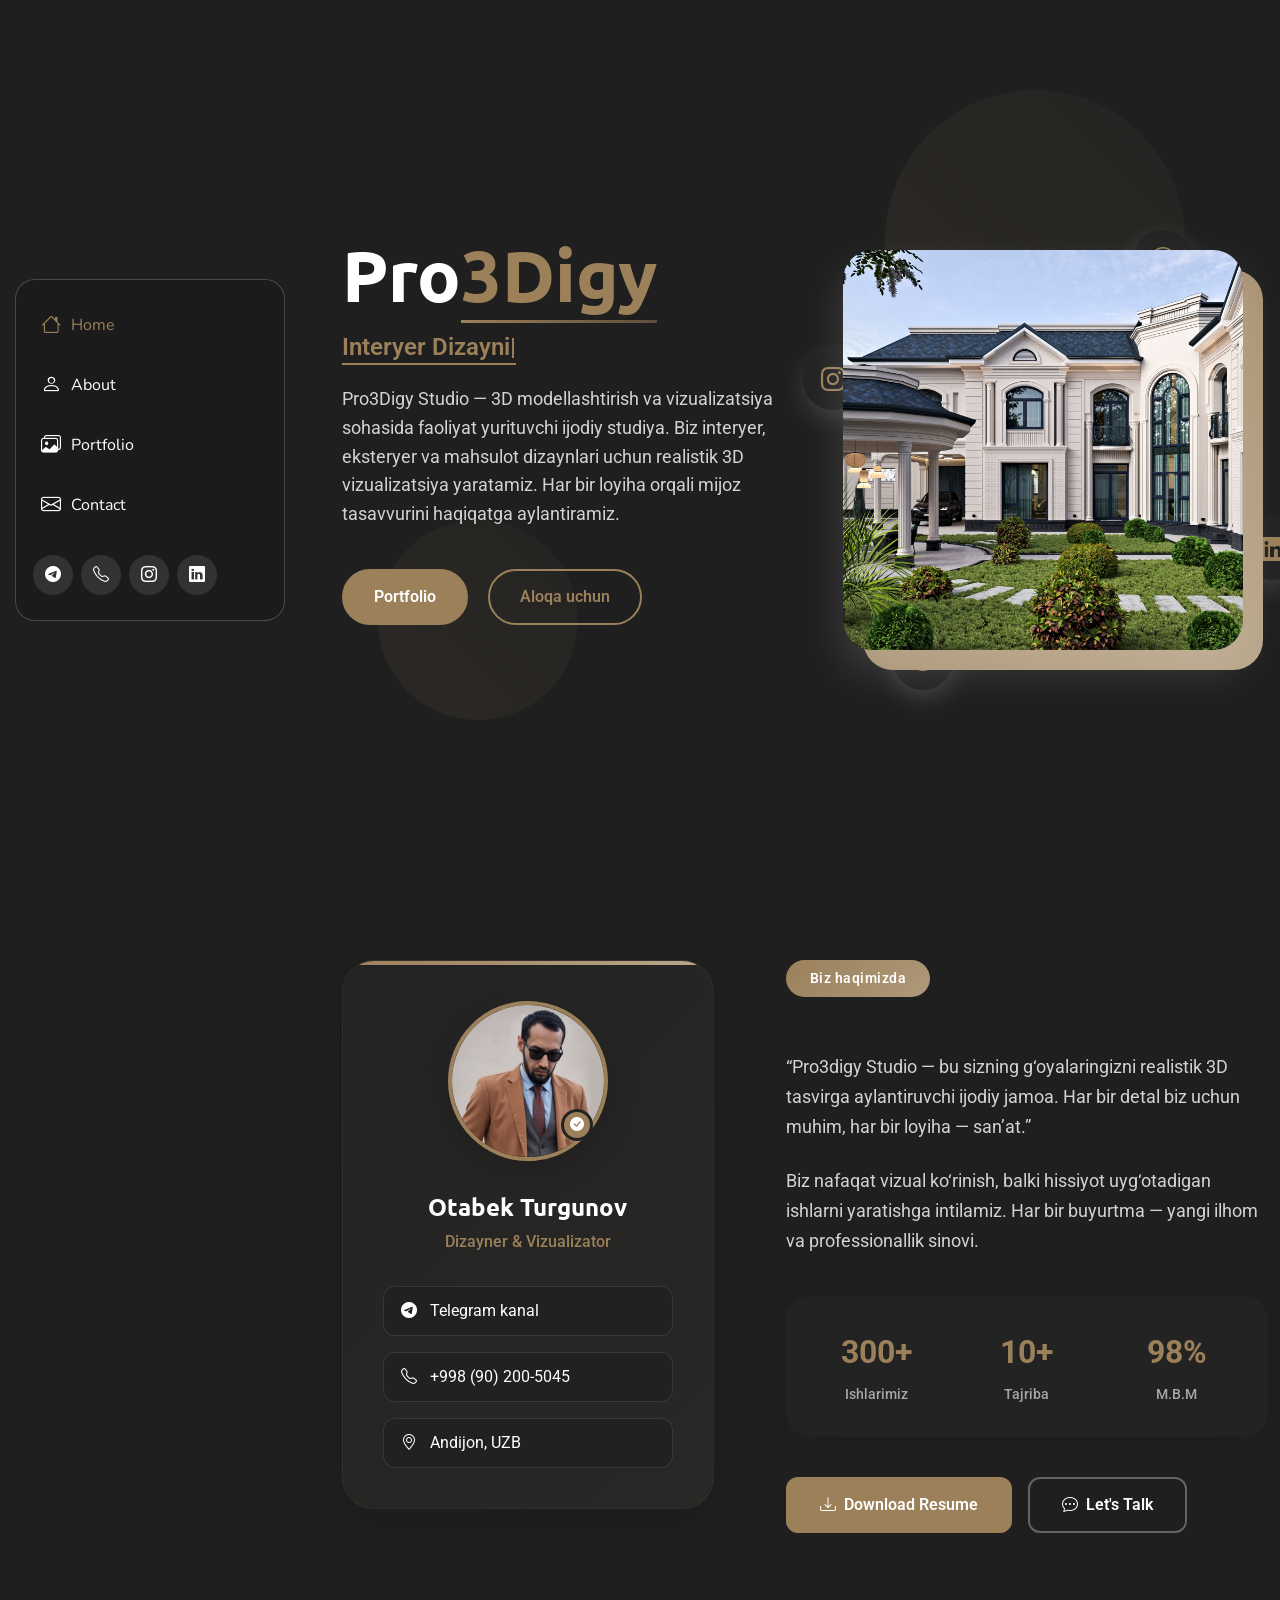
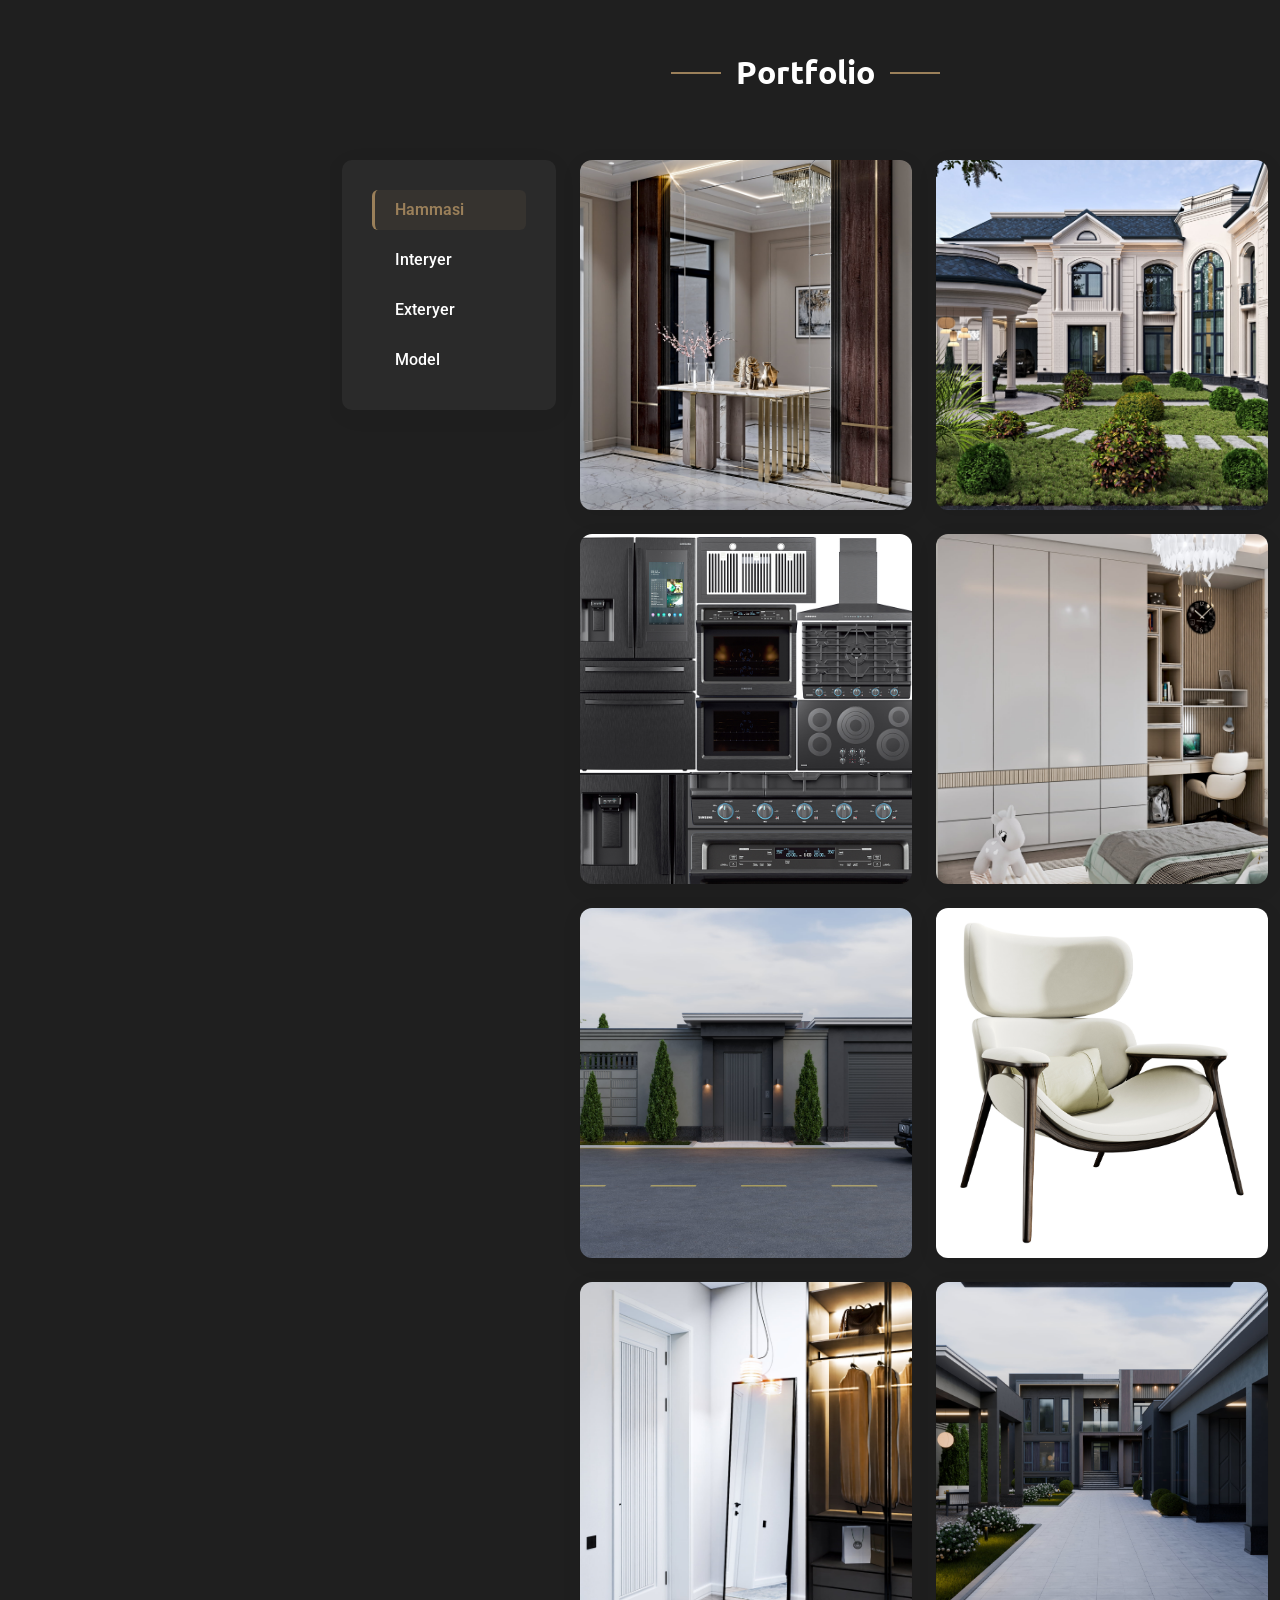
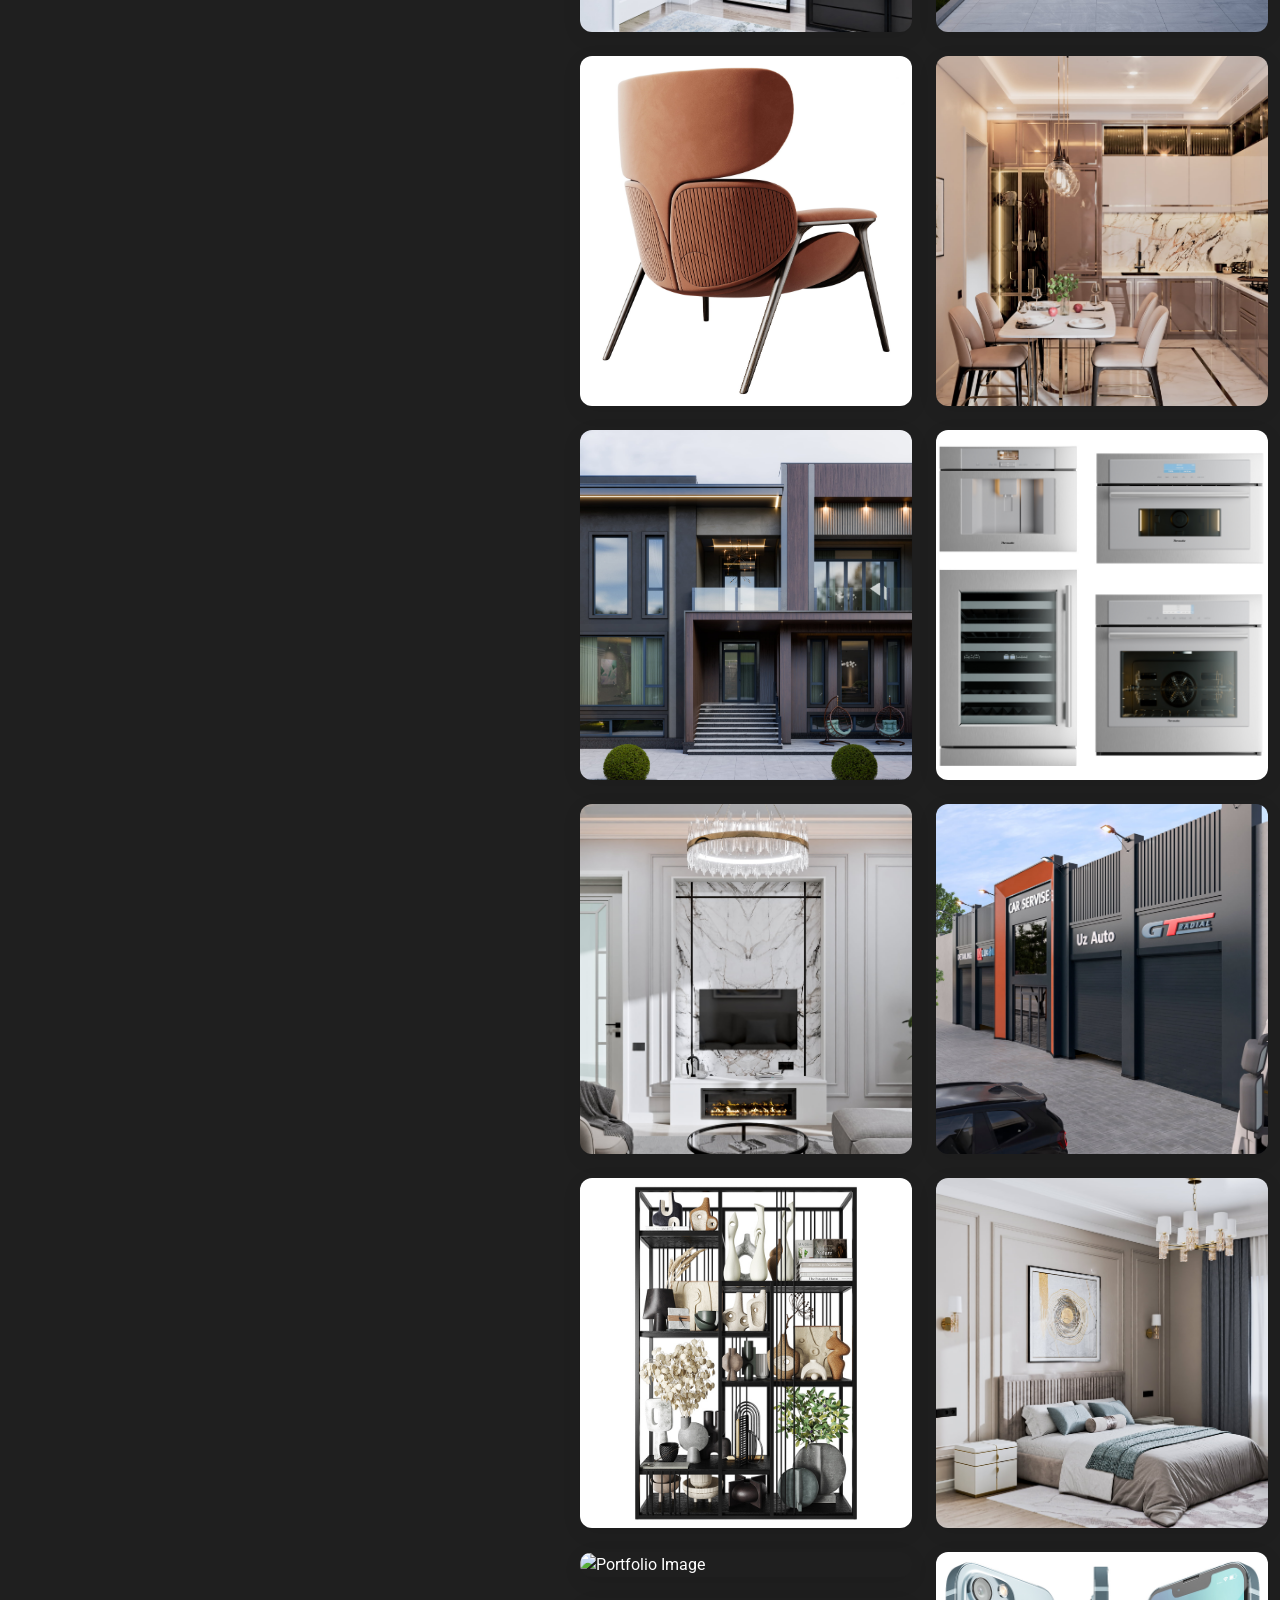
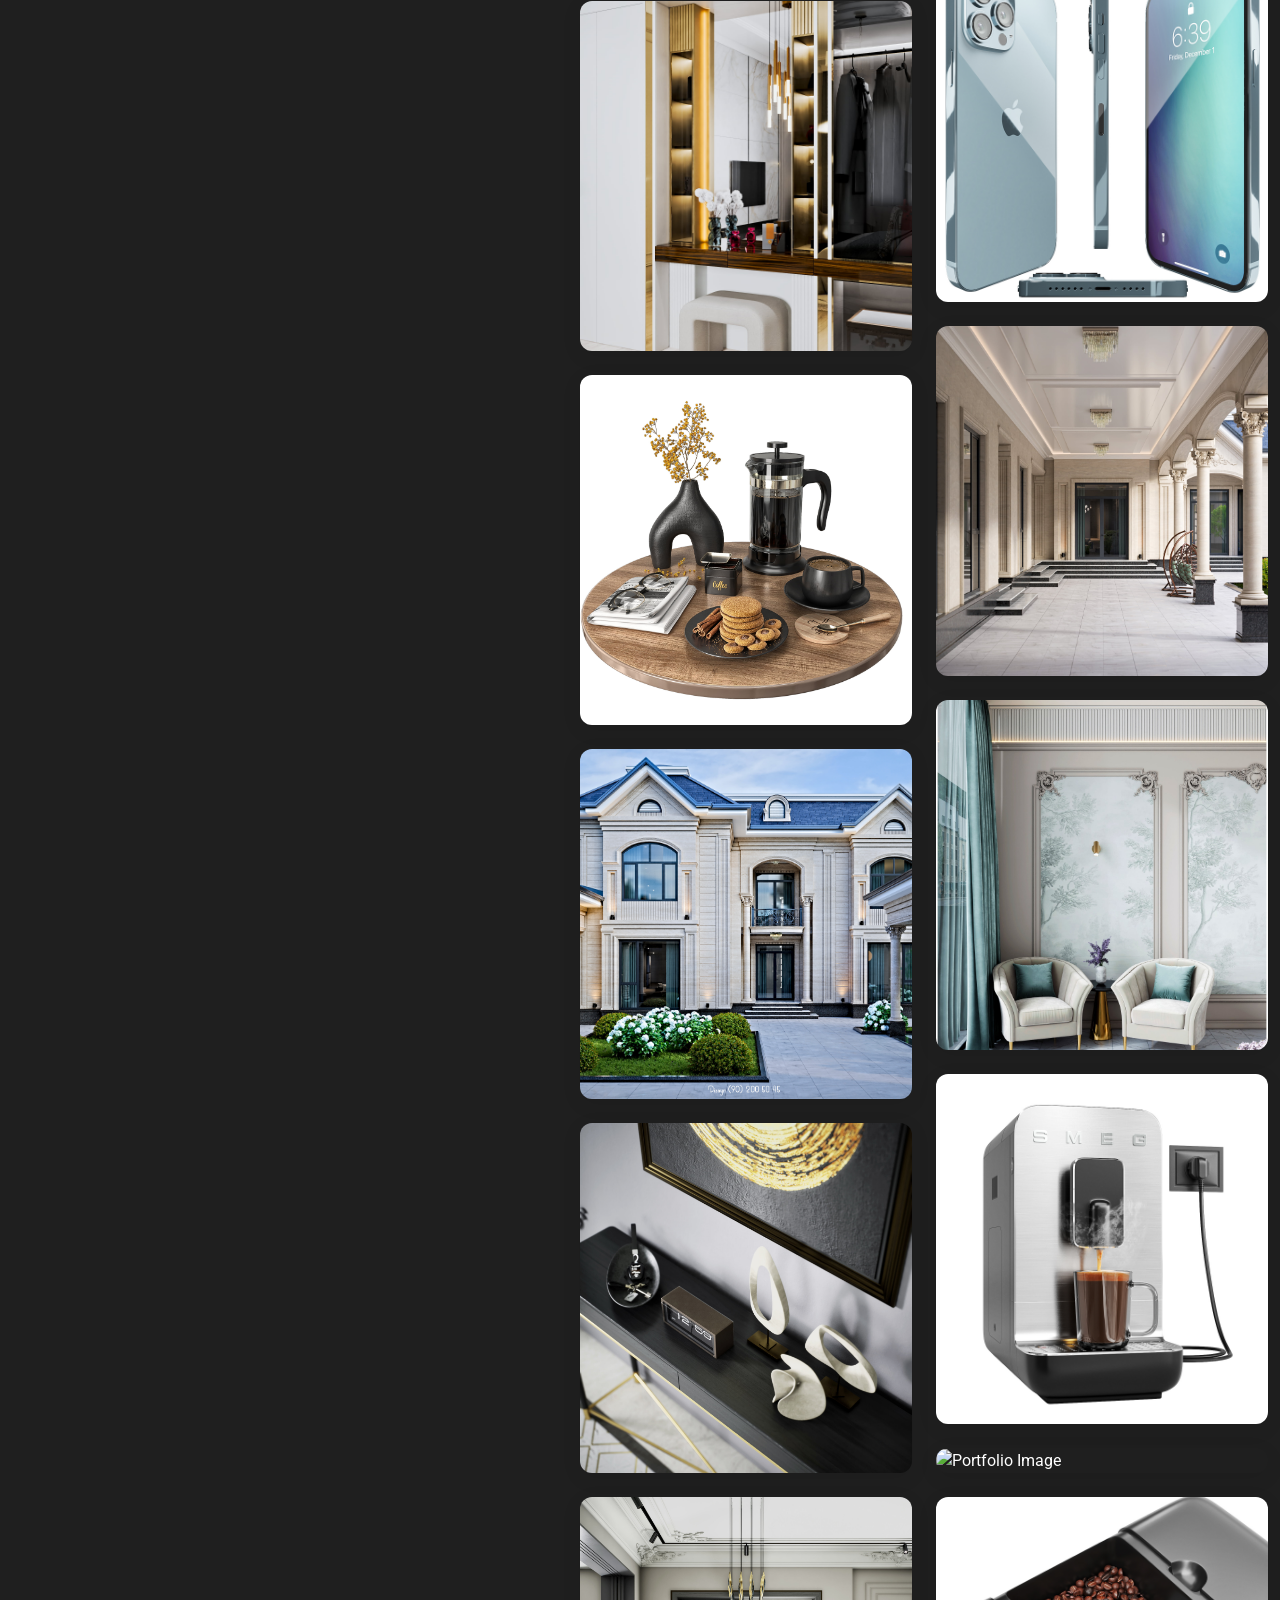
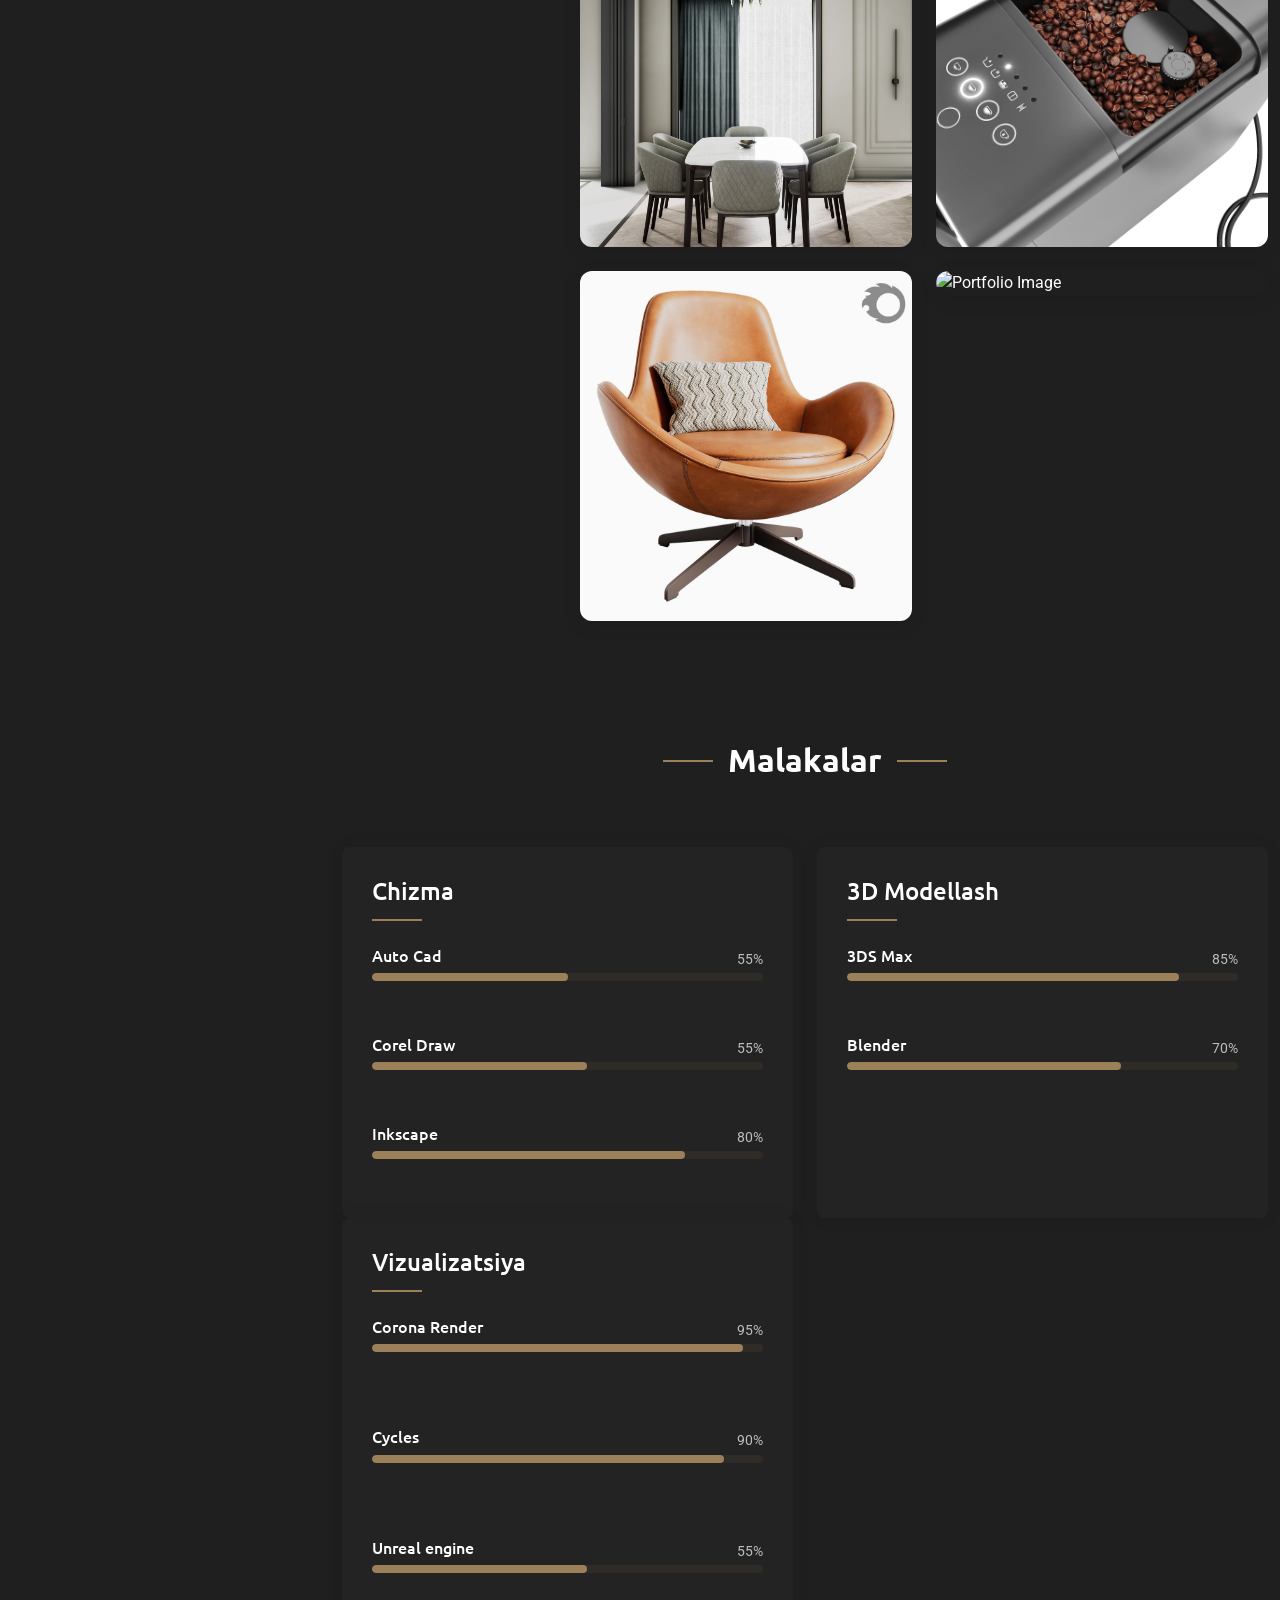
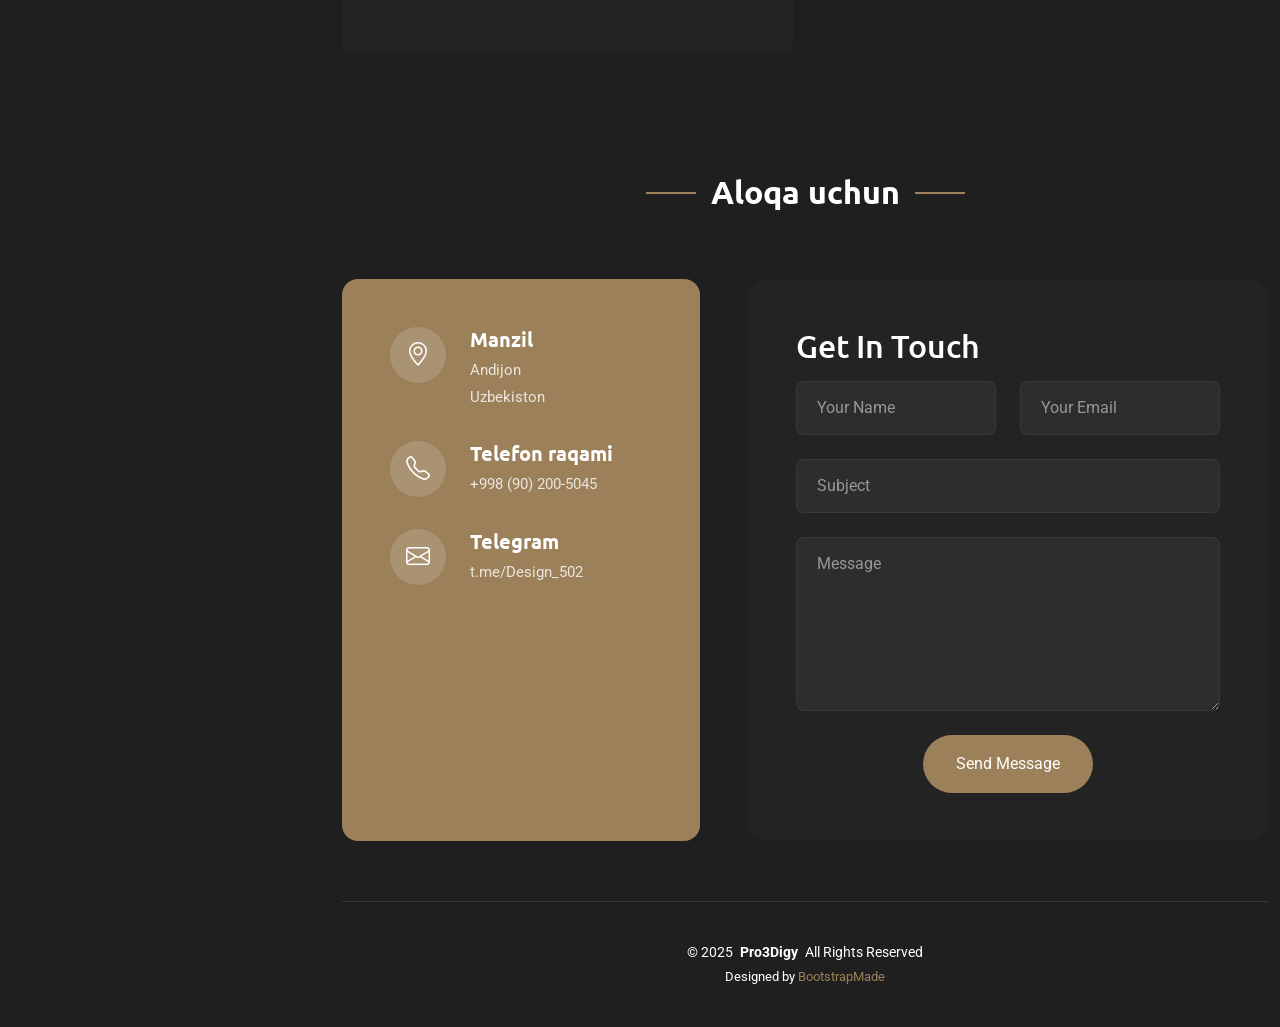
==== commit a7de71c3: "Update index.html" ====
--- a/index.html
+++ b/index.html
@@ -135,9 +135,9 @@
                 <p class="profession">Dizayner &amp; Vizualizator</p>
 
                 <div class="contact-links">
-                  <a class="contact-item">
-                    <i class="bi bi-envelope"></i>
-                    Designbek1987@gmail.com
+                  <a href="https://t.me/Pro3Digy" class="contact-item">
+                    <i class="bi bi-telegram"></i>
+                    Telegram kanal
                   </a>
                   <a class="contact-item">
                     <i class="bi bi-telephone"></i>
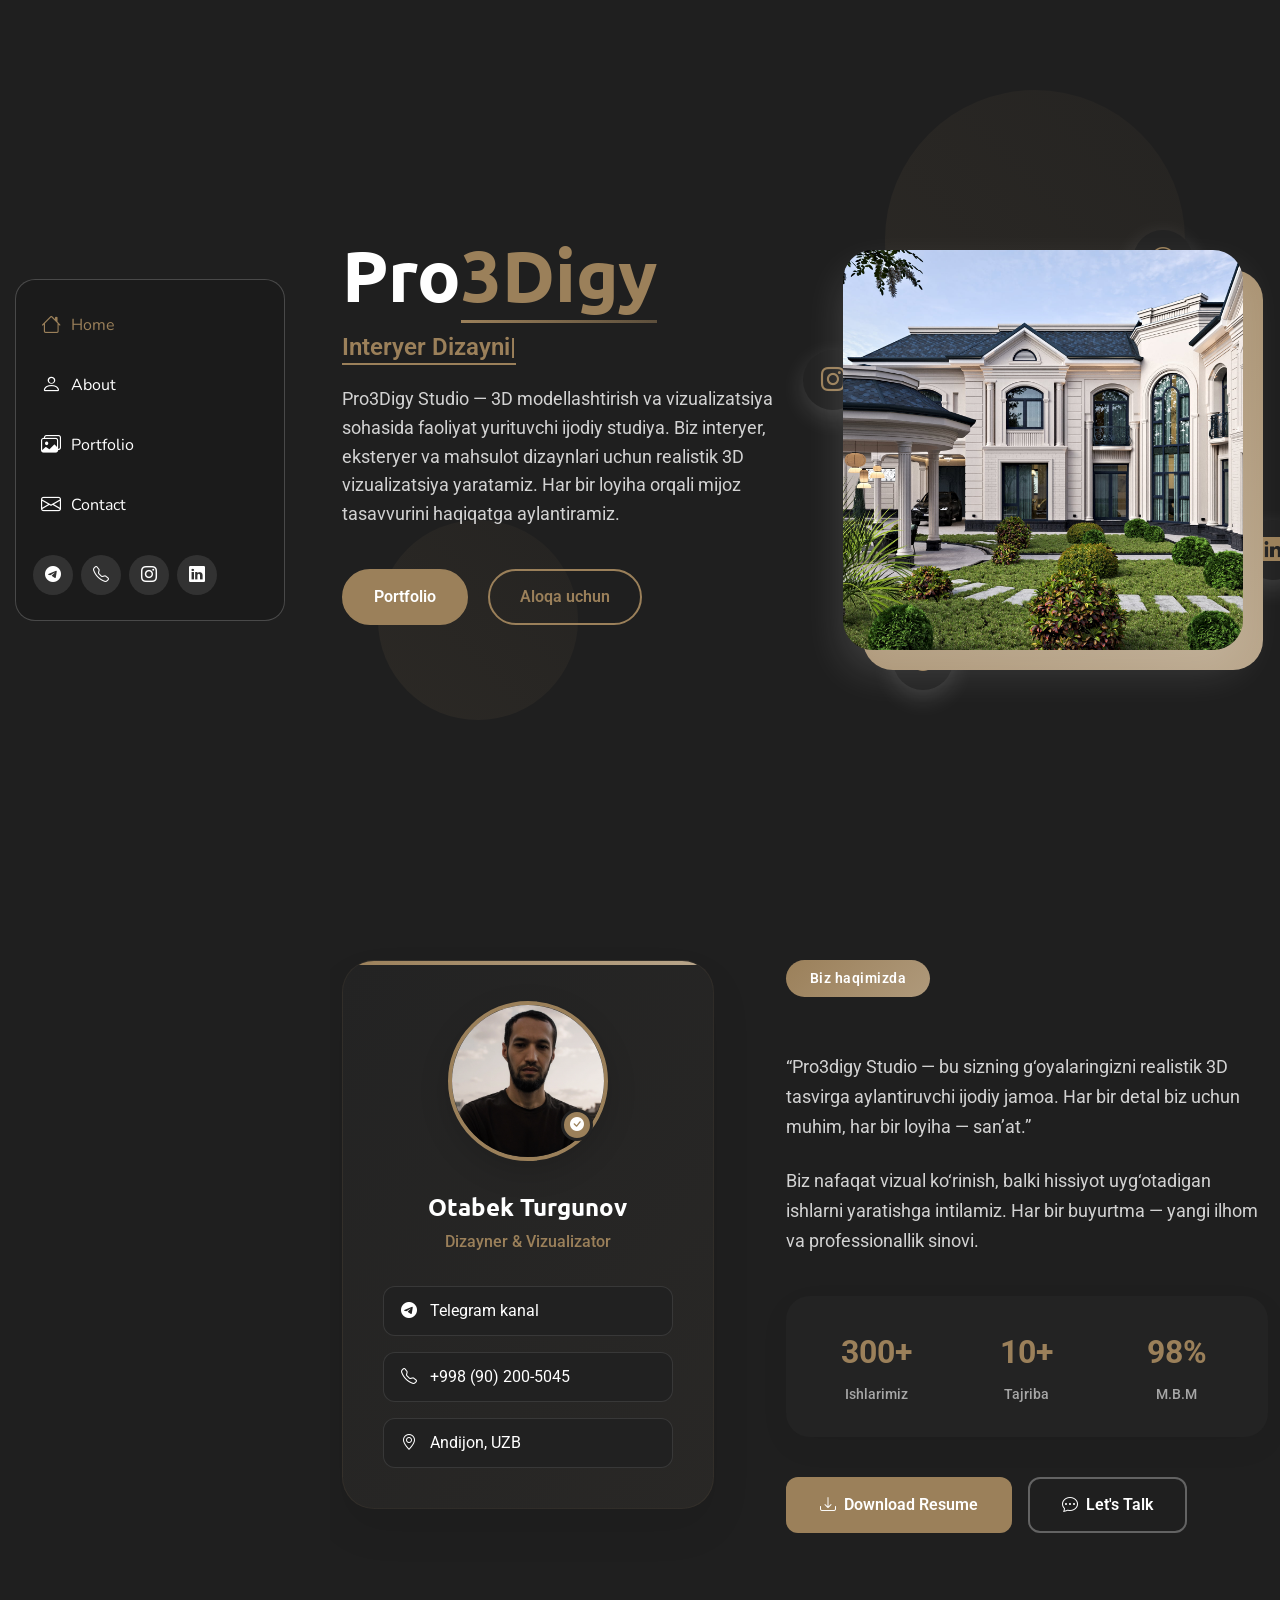
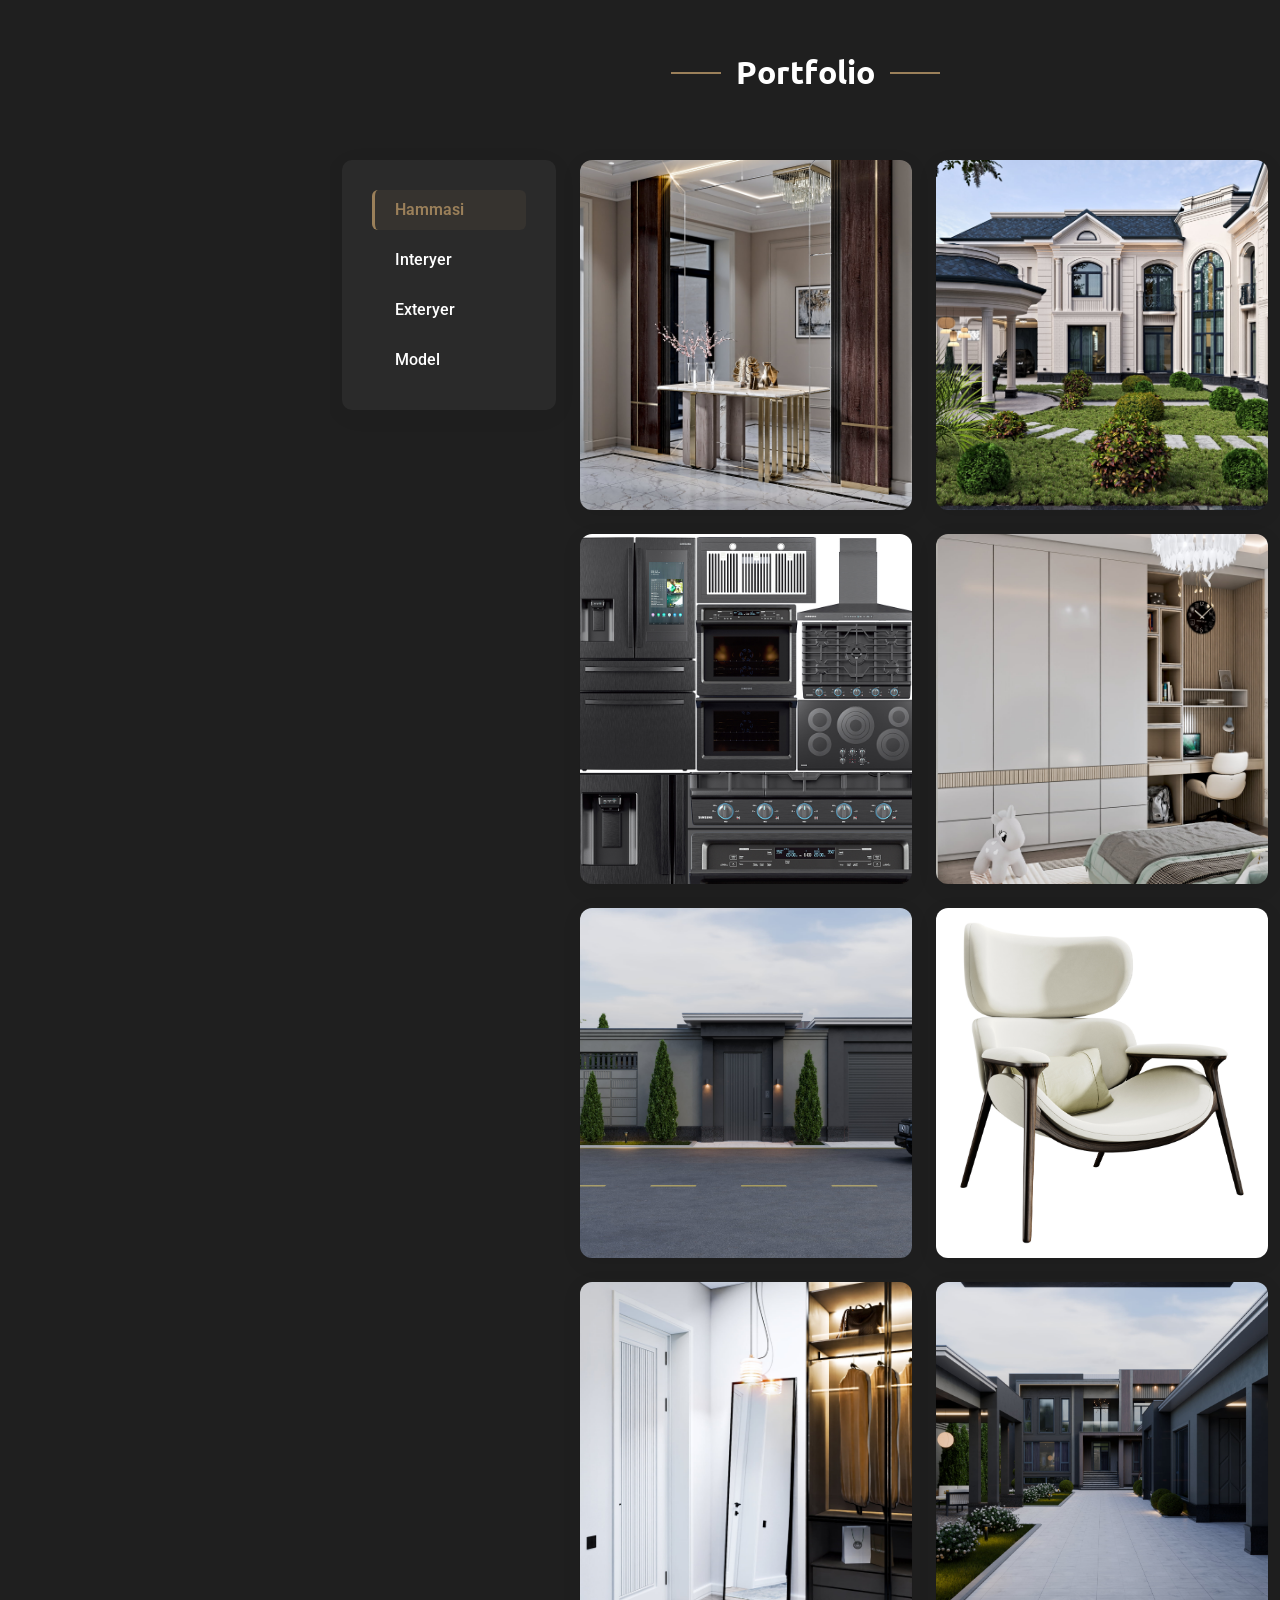
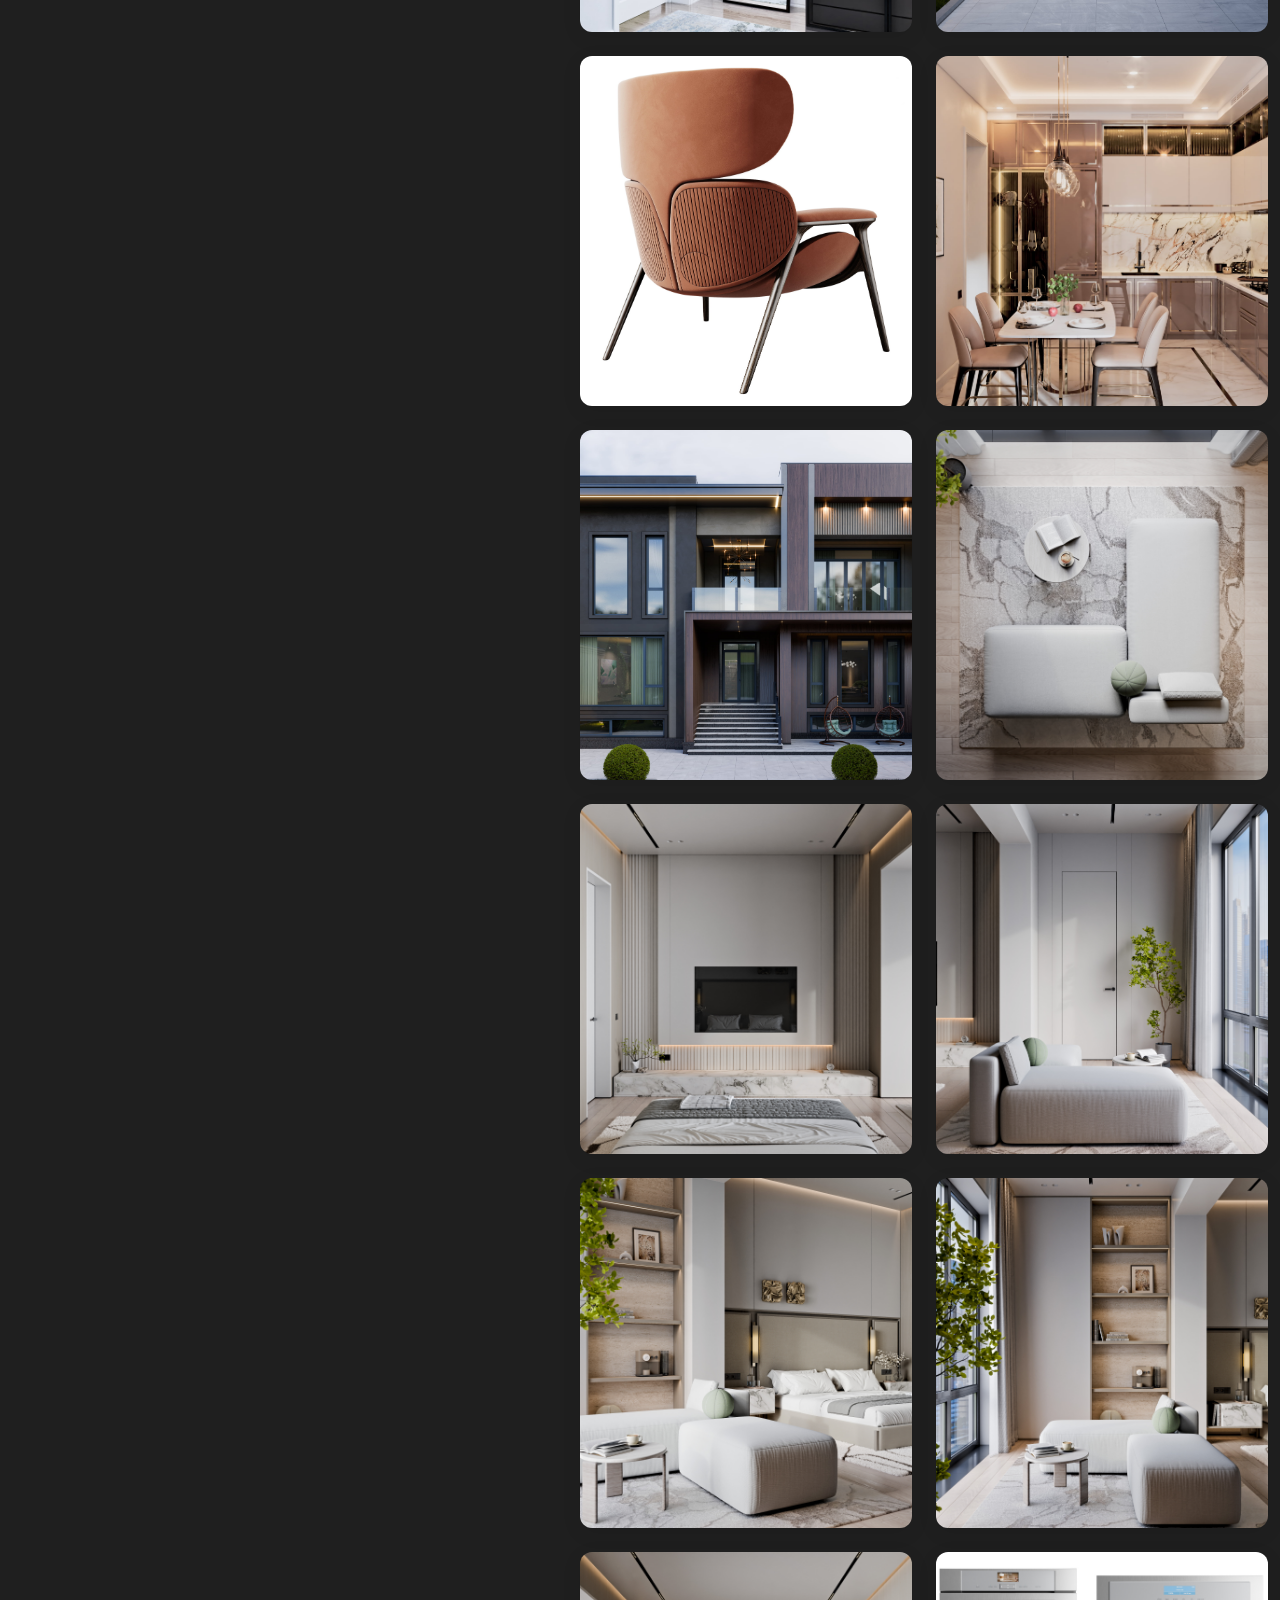
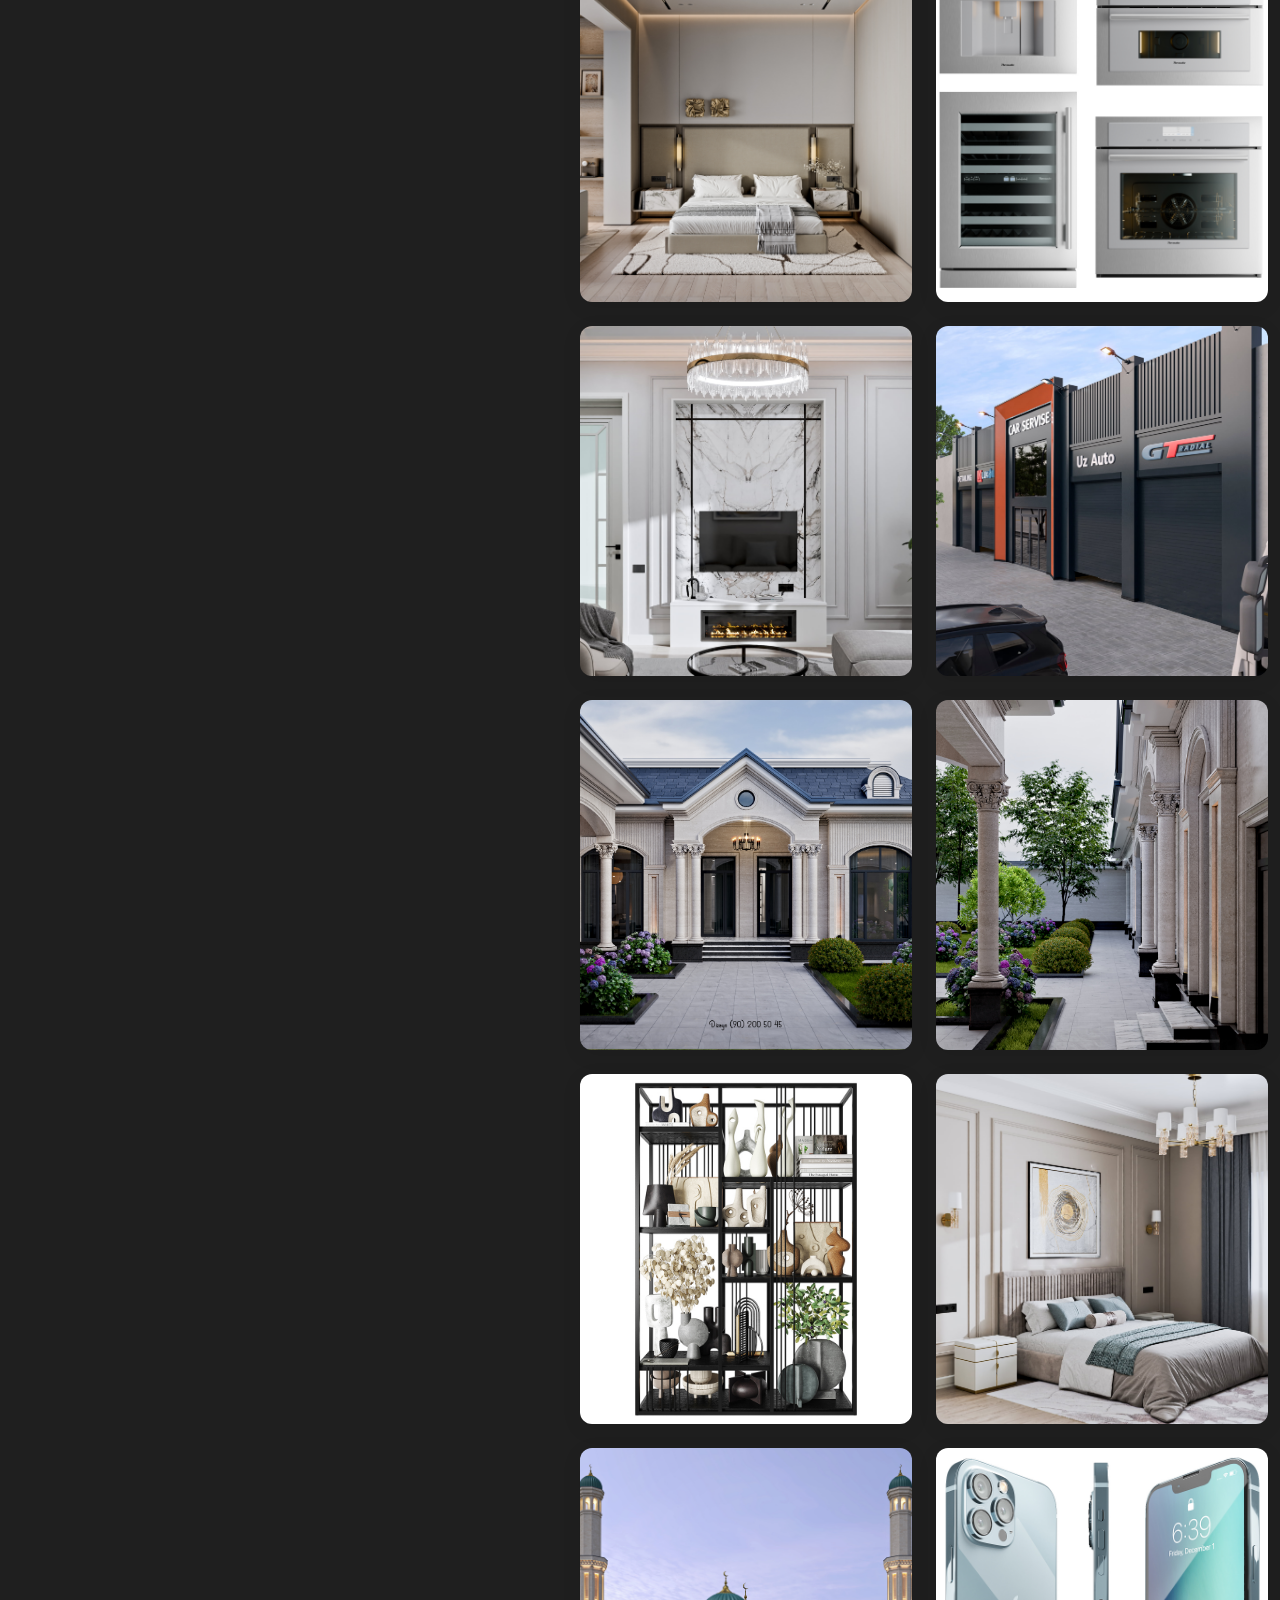
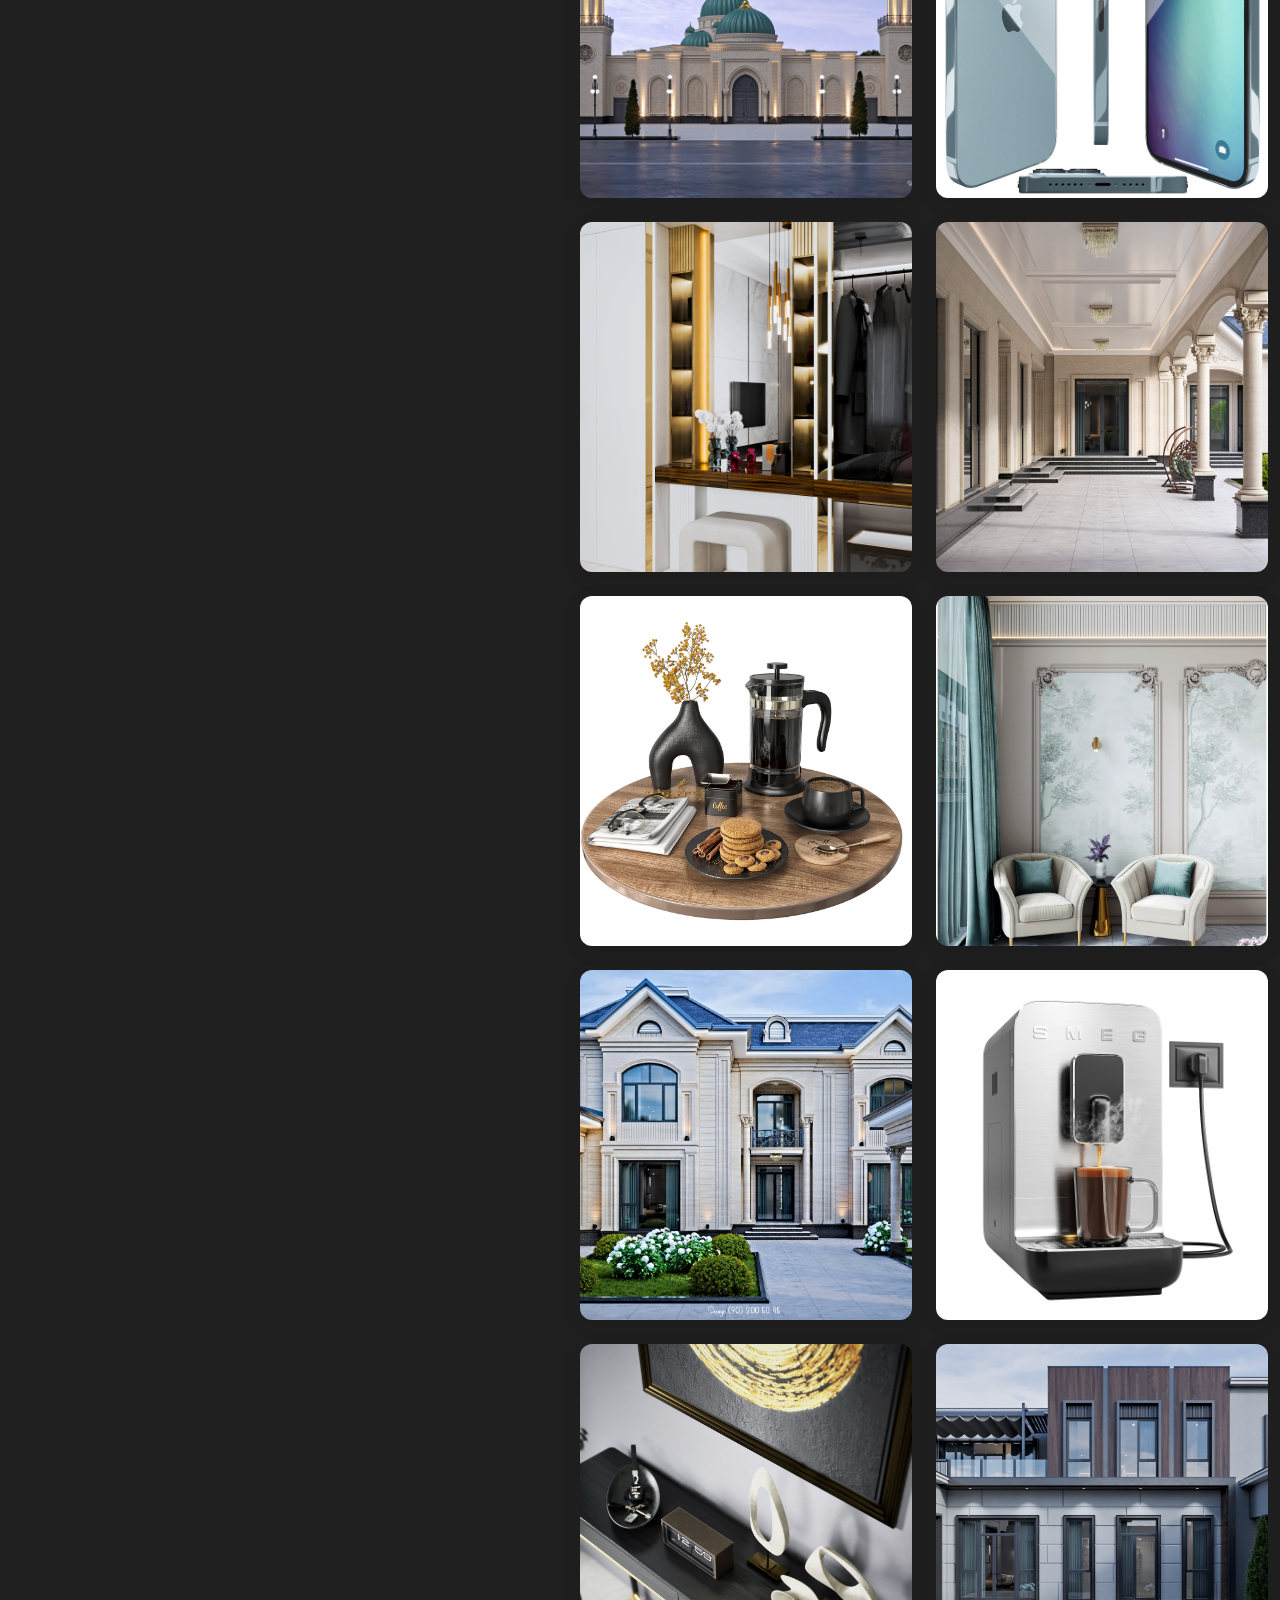
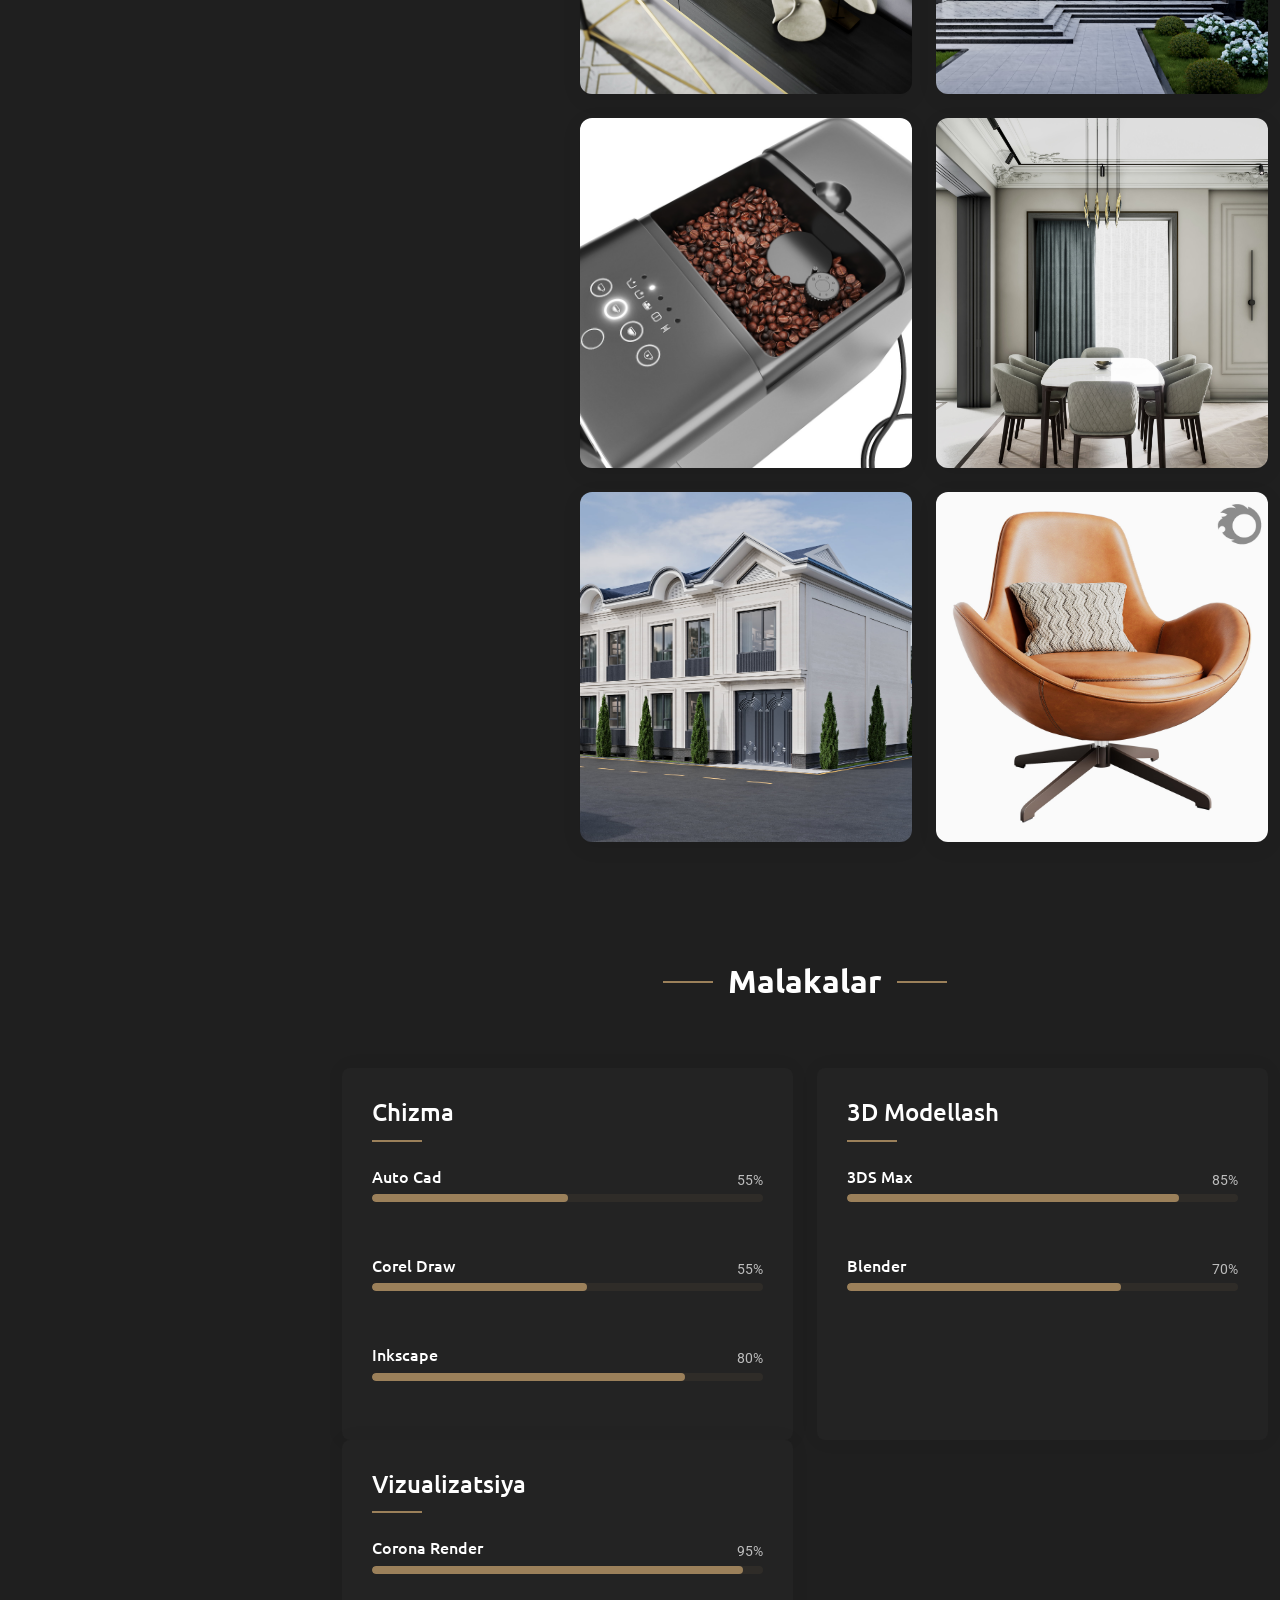
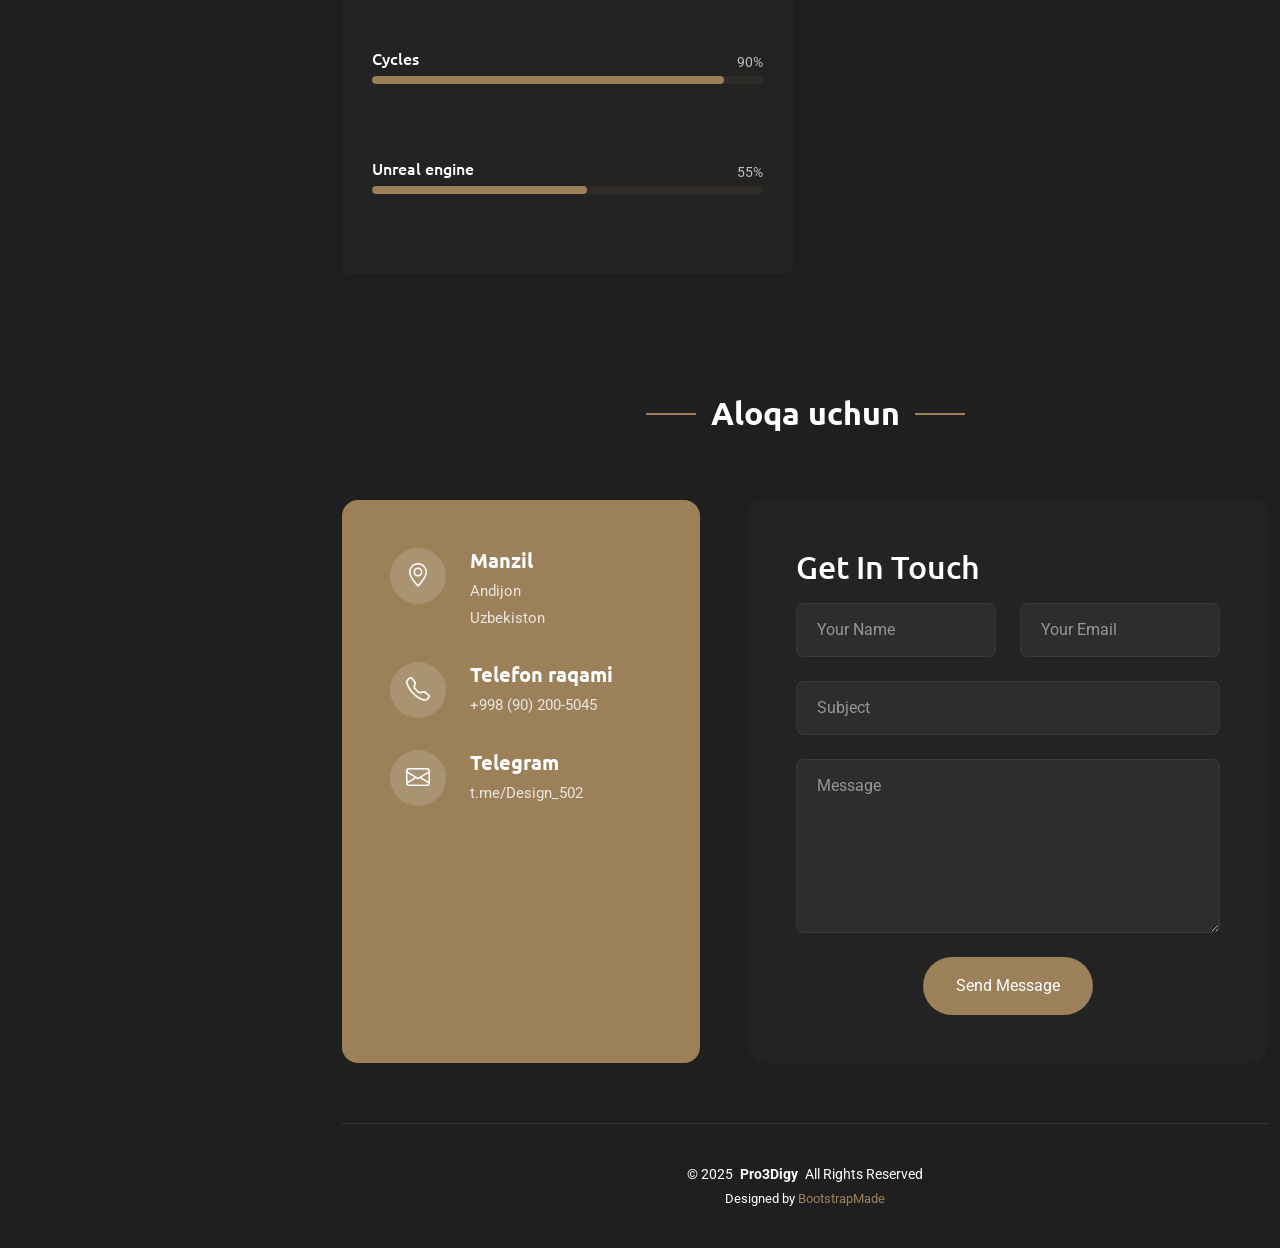
==== commit 8f5ef8e0: "Initial commit" ====
--- a/index.html
+++ b/index.html
@@ -377,6 +377,90 @@
                     </div>
                   </div>
                 </div>     <!-- End Exteryer End -->
+
+                <div class="col-lg-6 col-md-6 portfolio-item isotope-item filter-Interyer"> <!--Interyer uchun-->
+                  <div class="portfolio-wrap">
+                    <img src="assets/img/Interior/fs1 (1).jpg" class="img-fluid" alt="Portfolio Image" loading="lazy">
+                    <div class="portfolio-info">
+                      <div class="content">
+                        <span class="category">Interyer</span>
+                       <div class="portfolio-links">
+                          <a href="assets/img/Interior/fs1 (1).jpg" class="glightbox"><i class="bi bi-plus-lg"></i></a>
+                        </div>
+                      </div>
+                    </div>
+                  </div>
+                </div>     <!-- End Interyer End -->
+
+                <div class="col-lg-6 col-md-6 portfolio-item isotope-item filter-Interyer"> <!--Interyer uchun-->
+                  <div class="portfolio-wrap">
+                    <img src="assets/img/Interior/fs1 (2).jpg" class="img-fluid" alt="Portfolio Image" loading="lazy">
+                    <div class="portfolio-info">
+                      <div class="content">
+                        <span class="category">Interyer</span>
+                       <div class="portfolio-links">
+                          <a href="assets/img/Interior/fs1 (2).jpg" class="glightbox"><i class="bi bi-plus-lg"></i></a>
+                        </div>
+                      </div>
+                    </div>
+                  </div>
+                </div>     <!-- End Interyer End -->
+
+                <div class="col-lg-6 col-md-6 portfolio-item isotope-item filter-Interyer"> <!--Interyer uchun-->
+                  <div class="portfolio-wrap">
+                    <img src="assets/img/Interior/fs1 (3).jpg" class="img-fluid" alt="Portfolio Image" loading="lazy">
+                    <div class="portfolio-info">
+                      <div class="content">
+                        <span class="category">Interyer</span>
+                       <div class="portfolio-links">
+                          <a href="assets/img/Interior/fs1 (3).jpg" class="glightbox"><i class="bi bi-plus-lg"></i></a>
+                        </div>
+                      </div>
+                    </div>
+                  </div>
+                </div>     <!-- End Interyer End -->
+
+                <div class="col-lg-6 col-md-6 portfolio-item isotope-item filter-Interyer"> <!--Interyer uchun-->
+                  <div class="portfolio-wrap">
+                    <img src="assets/img/Interior/fs1 (4).jpg" class="img-fluid" alt="Portfolio Image" loading="lazy">
+                    <div class="portfolio-info">
+                      <div class="content">
+                        <span class="category">Interyer</span>
+                       <div class="portfolio-links">
+                          <a href="assets/img/Interior/fs1 (4).jpg" class="glightbox"><i class="bi bi-plus-lg"></i></a>
+                        </div>
+                      </div>
+                    </div>
+                  </div>
+                </div>     <!-- End Interyer End -->
+
+                <div class="col-lg-6 col-md-6 portfolio-item isotope-item filter-Interyer"> <!--Interyer uchun-->
+                  <div class="portfolio-wrap">
+                    <img src="assets/img/Interior/fs1 (5).jpg" class="img-fluid" alt="Portfolio Image" loading="lazy">
+                    <div class="portfolio-info">
+                      <div class="content">
+                        <span class="category">Interyer</span>
+                       <div class="portfolio-links">
+                          <a href="assets/img/Interior/fs1 (5).jpg" class="glightbox"><i class="bi bi-plus-lg"></i></a>
+                        </div>
+                      </div>
+                    </div>
+                  </div>
+                </div>     <!-- End Interyer End -->
+
+                <div class="col-lg-6 col-md-6 portfolio-item isotope-item filter-Interyer"> <!--Interyer uchun-->
+                  <div class="portfolio-wrap">
+                    <img src="assets/img/Interior/fs1 (6).jpg" class="img-fluid" alt="Portfolio Image" loading="lazy">
+                    <div class="portfolio-info">
+                      <div class="content">
+                        <span class="category">Interyer</span>
+                       <div class="portfolio-links">
+                          <a href="assets/img/Interior/fs1 (6).jpg" class="glightbox"><i class="bi bi-plus-lg"></i></a>
+                        </div>
+                      </div>
+                    </div>
+                  </div>
+                </div>     <!-- End Interyer End -->
  
                 <div class="col-lg-6 col-md-6 portfolio-item isotope-item filter-Model">  <!--Model uchun-->
                   <div class="portfolio-wrap">
@@ -414,6 +498,34 @@
                         <span class="category">Exteryer</span>
                         <div class="portfolio-links">
                           <a href="assets/img/Exterior/FSH (1).jpg" class="glightbox" ><i class="bi bi-plus-lg"></i></a>
+                          </div>
+                      </div>
+                    </div>
+                  </div>
+                </div>     <!-- End Exteryer End -->
+
+                <div class="col-lg-6 col-md-6 portfolio-item isotope-item filter-Exteryer"> <!--Exteryer uchun-->
+                  <div class="portfolio-wrap">
+                    <img src="assets/img/Exterior/hq1 (1).jpg" class="img-fluid" alt="Portfolio Image" loading="lazy">
+                    <div class="portfolio-info">
+                      <div class="content">
+                        <span class="category">Exteryer</span>
+                        <div class="portfolio-links">
+                          <a href="assets/img/Exterior/hq1 (1).jpg" class="glightbox" ><i class="bi bi-plus-lg"></i></a>
+                          </div>
+                      </div>
+                    </div>
+                  </div>
+                </div>     <!-- End Exteryer End -->
+
+                          <div class="col-lg-6 col-md-6 portfolio-item isotope-item filter-Exteryer"> <!--Exteryer uchun-->
+                  <div class="portfolio-wrap">
+                    <img src="assets/img/Exterior/hq1 (2).jpg" class="img-fluid" alt="Portfolio Image" loading="lazy">
+                    <div class="portfolio-info">
+                      <div class="content">
+                        <span class="category">Exteryer</span>
+                        <div class="portfolio-links">
+                          <a href="assets/img/Exterior/hq1 (2).jpg" class="glightbox" ><i class="bi bi-plus-lg"></i></a>
                           </div>
                       </div>
                     </div>
